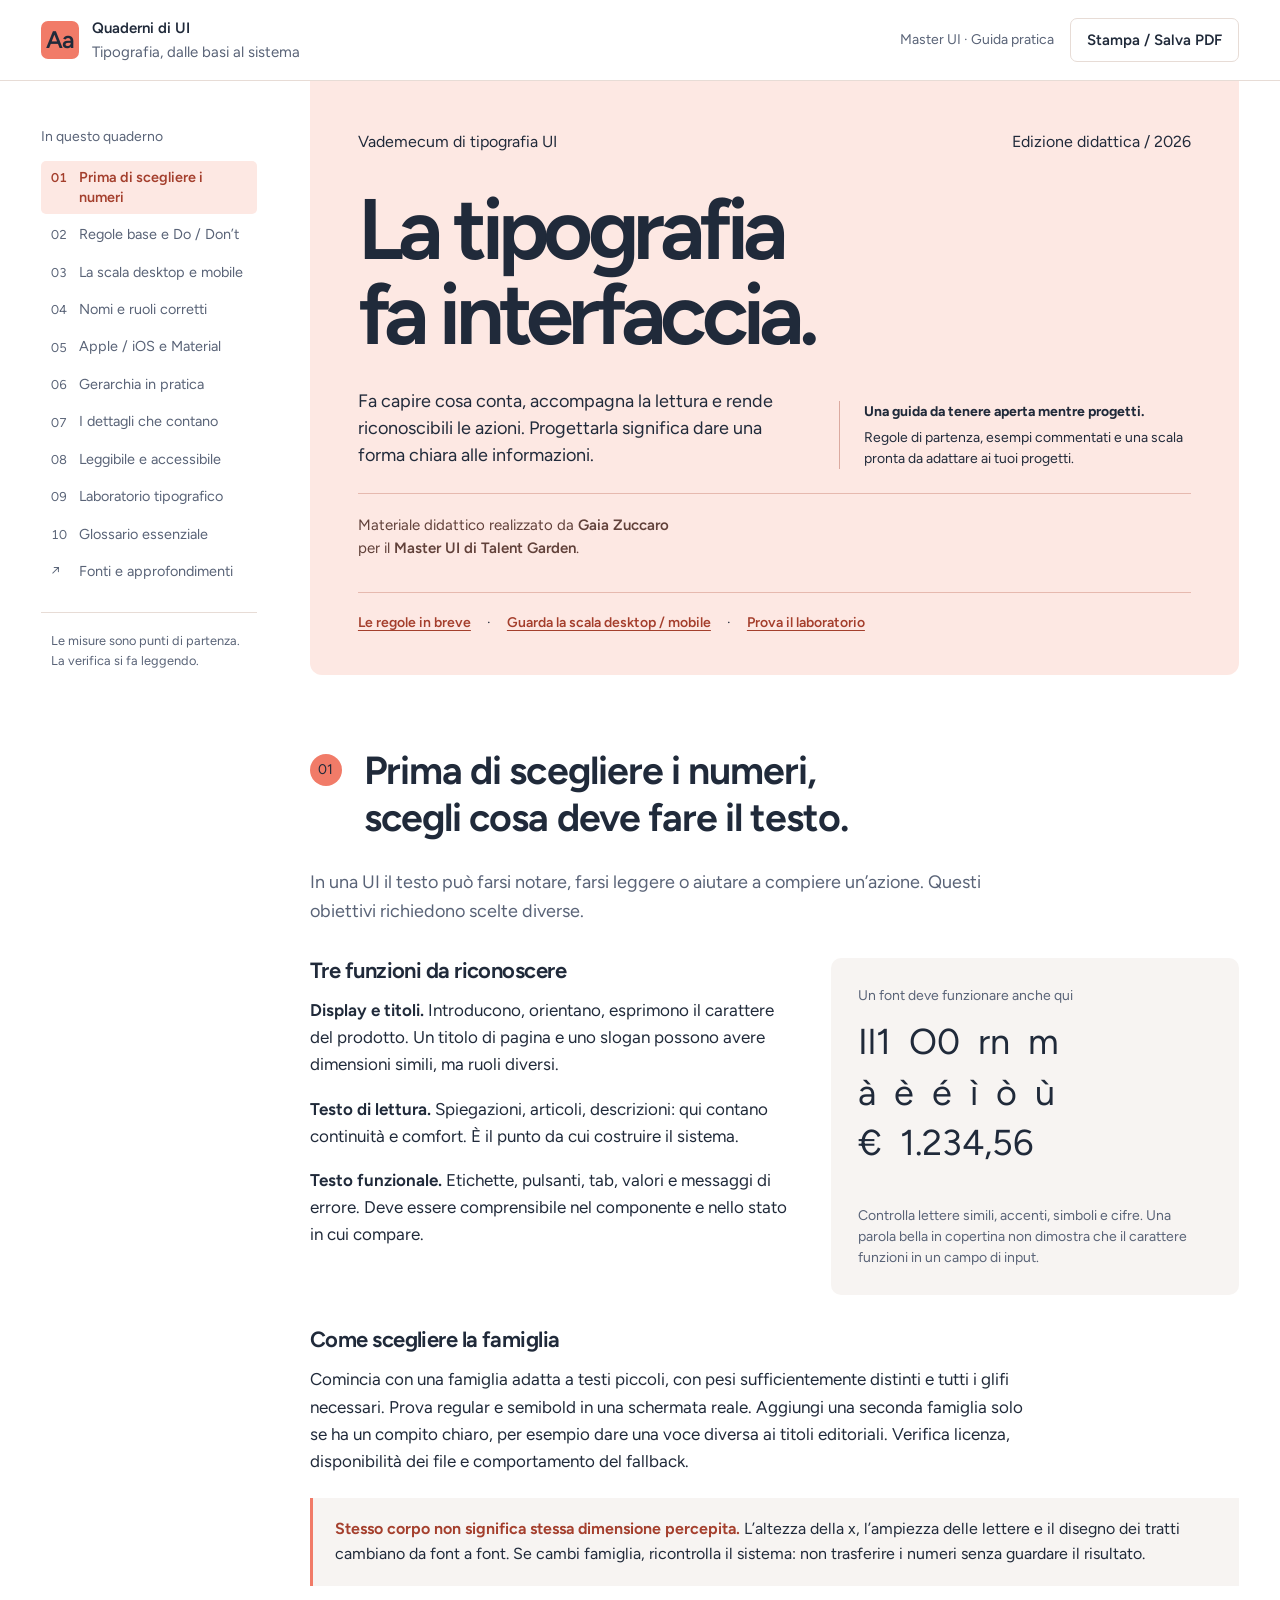
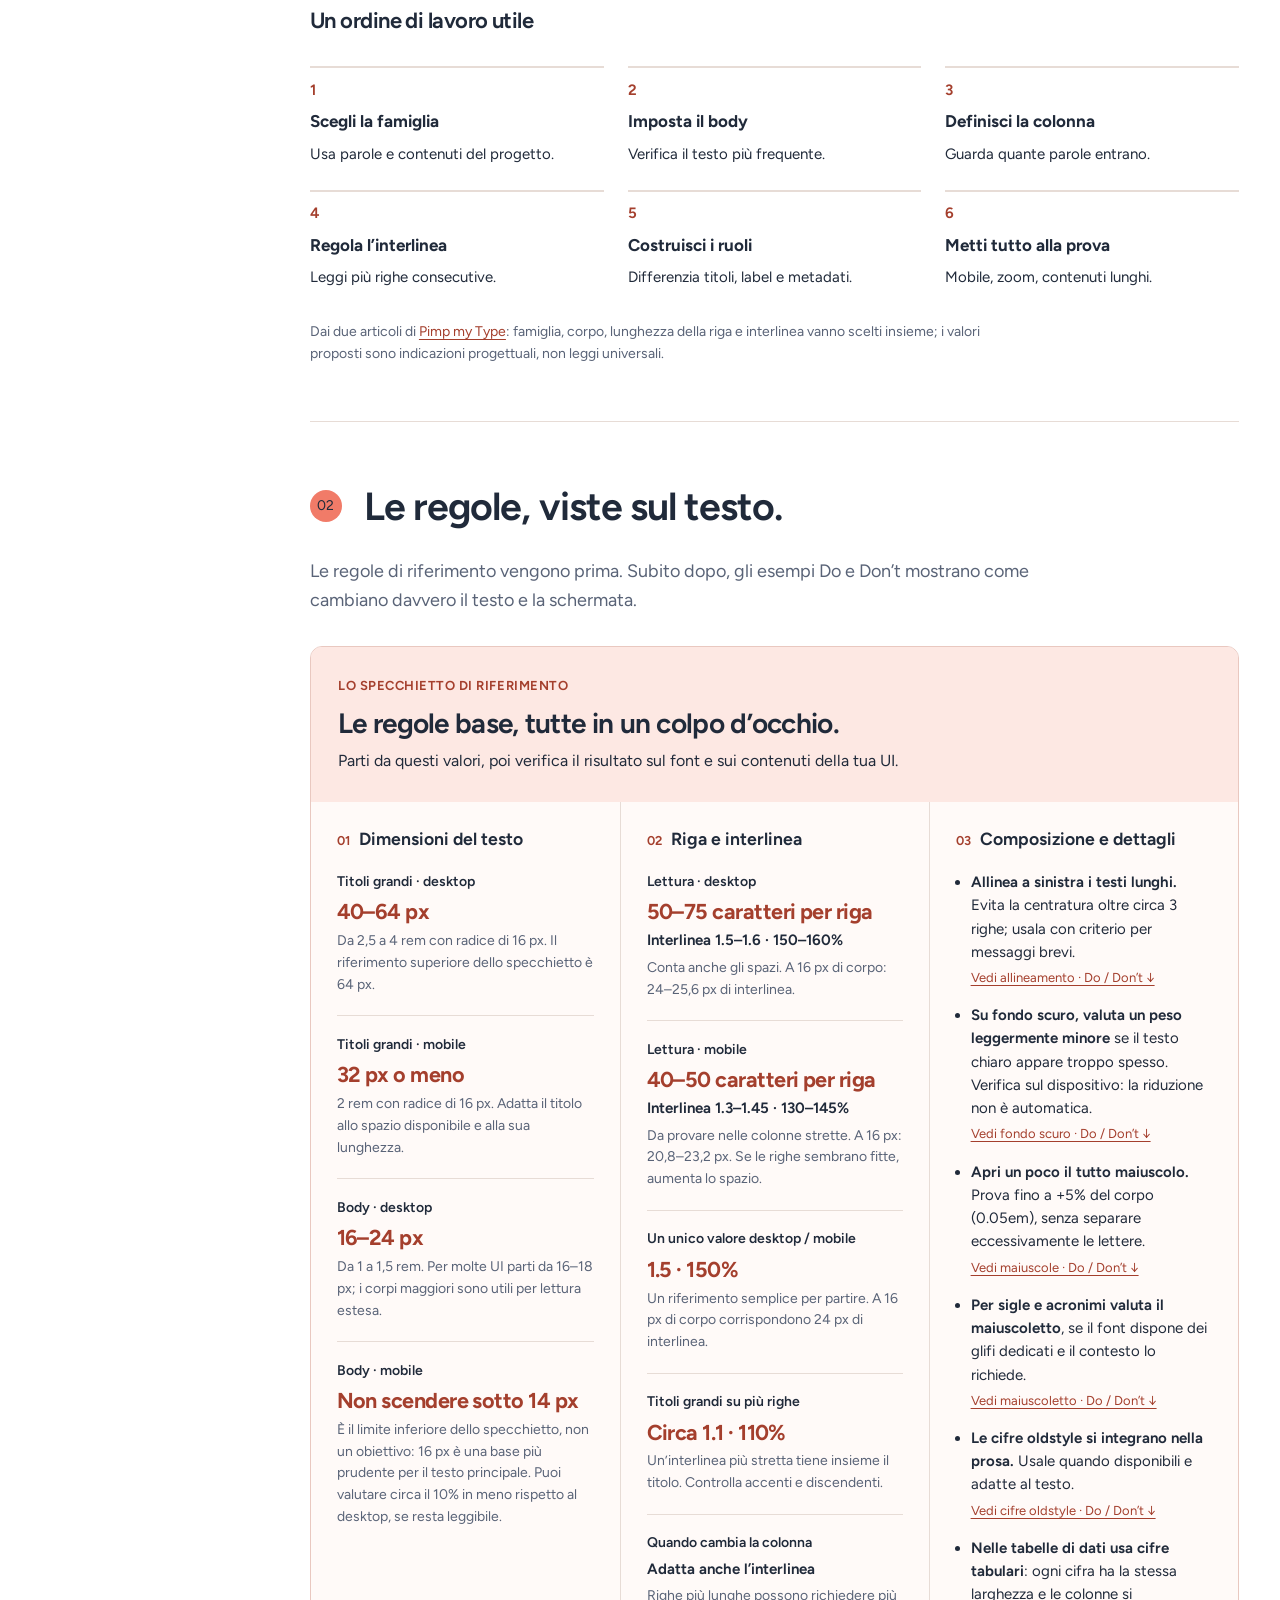
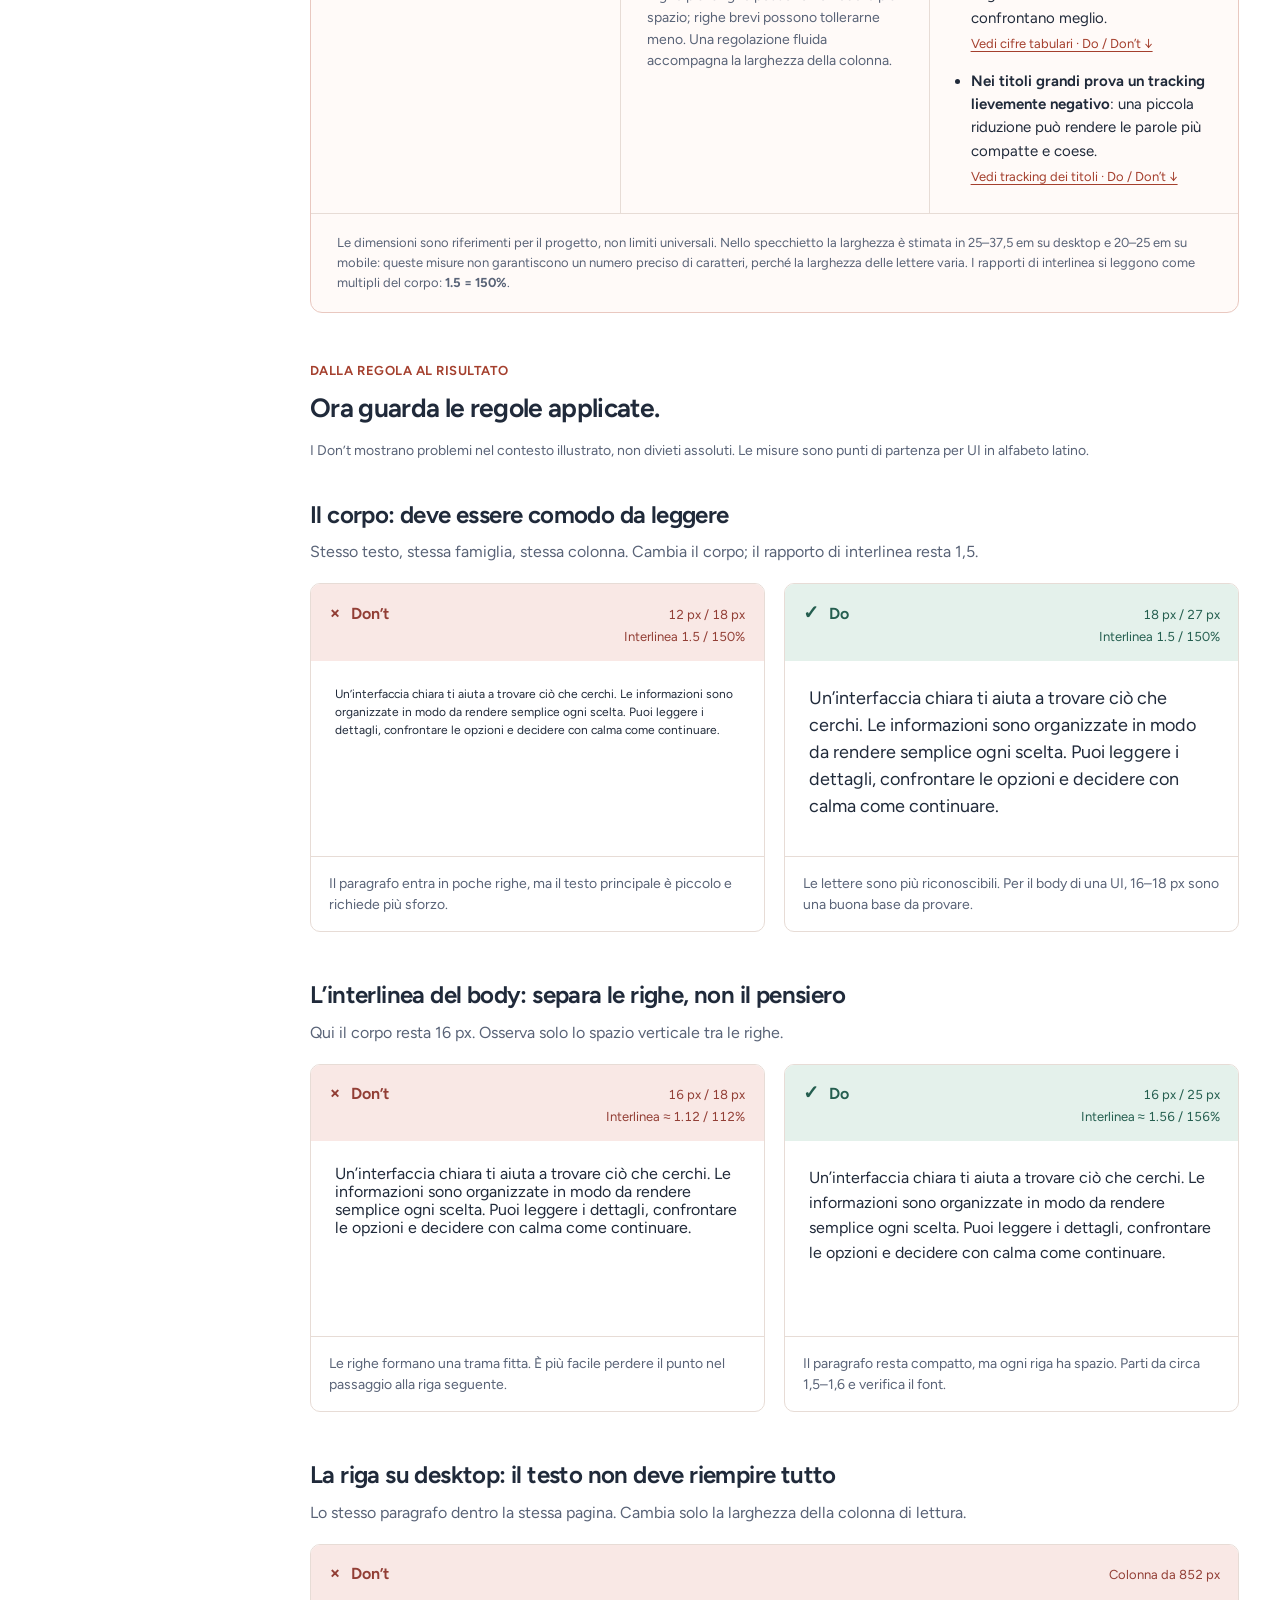
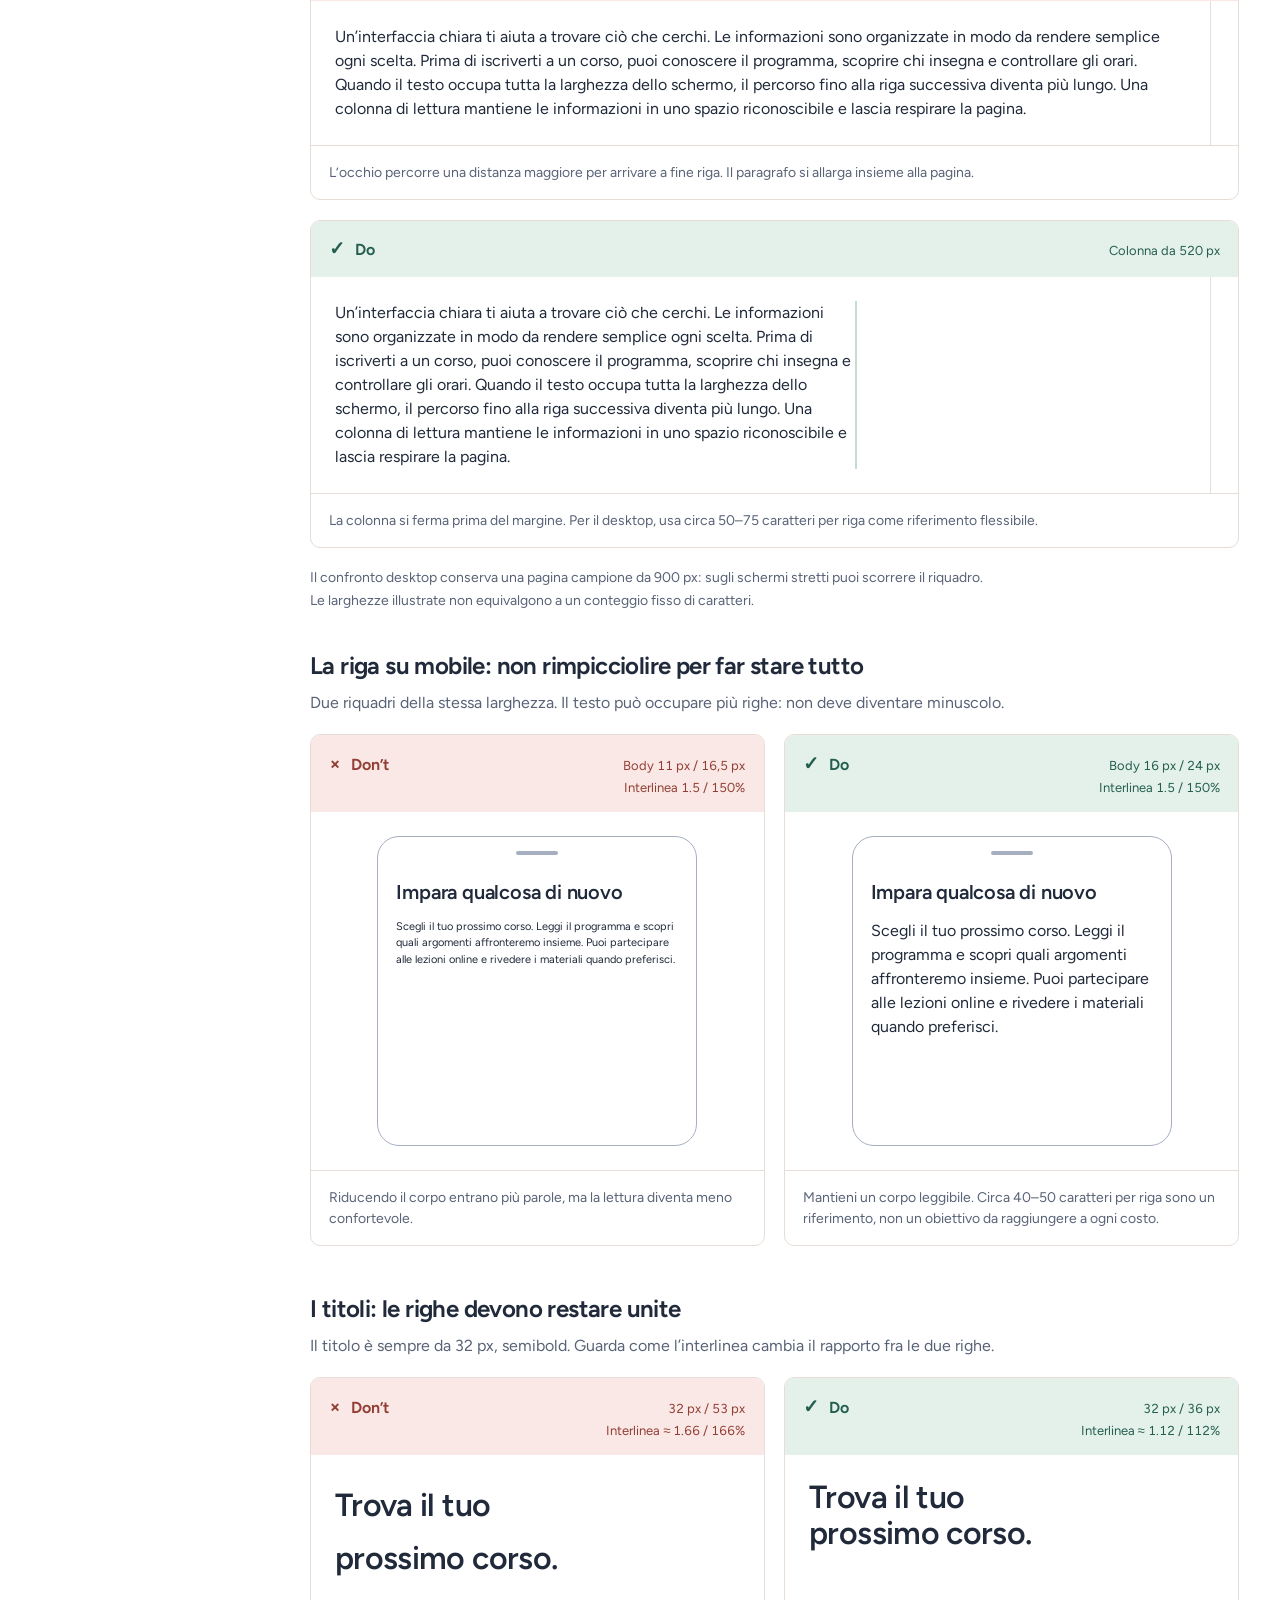
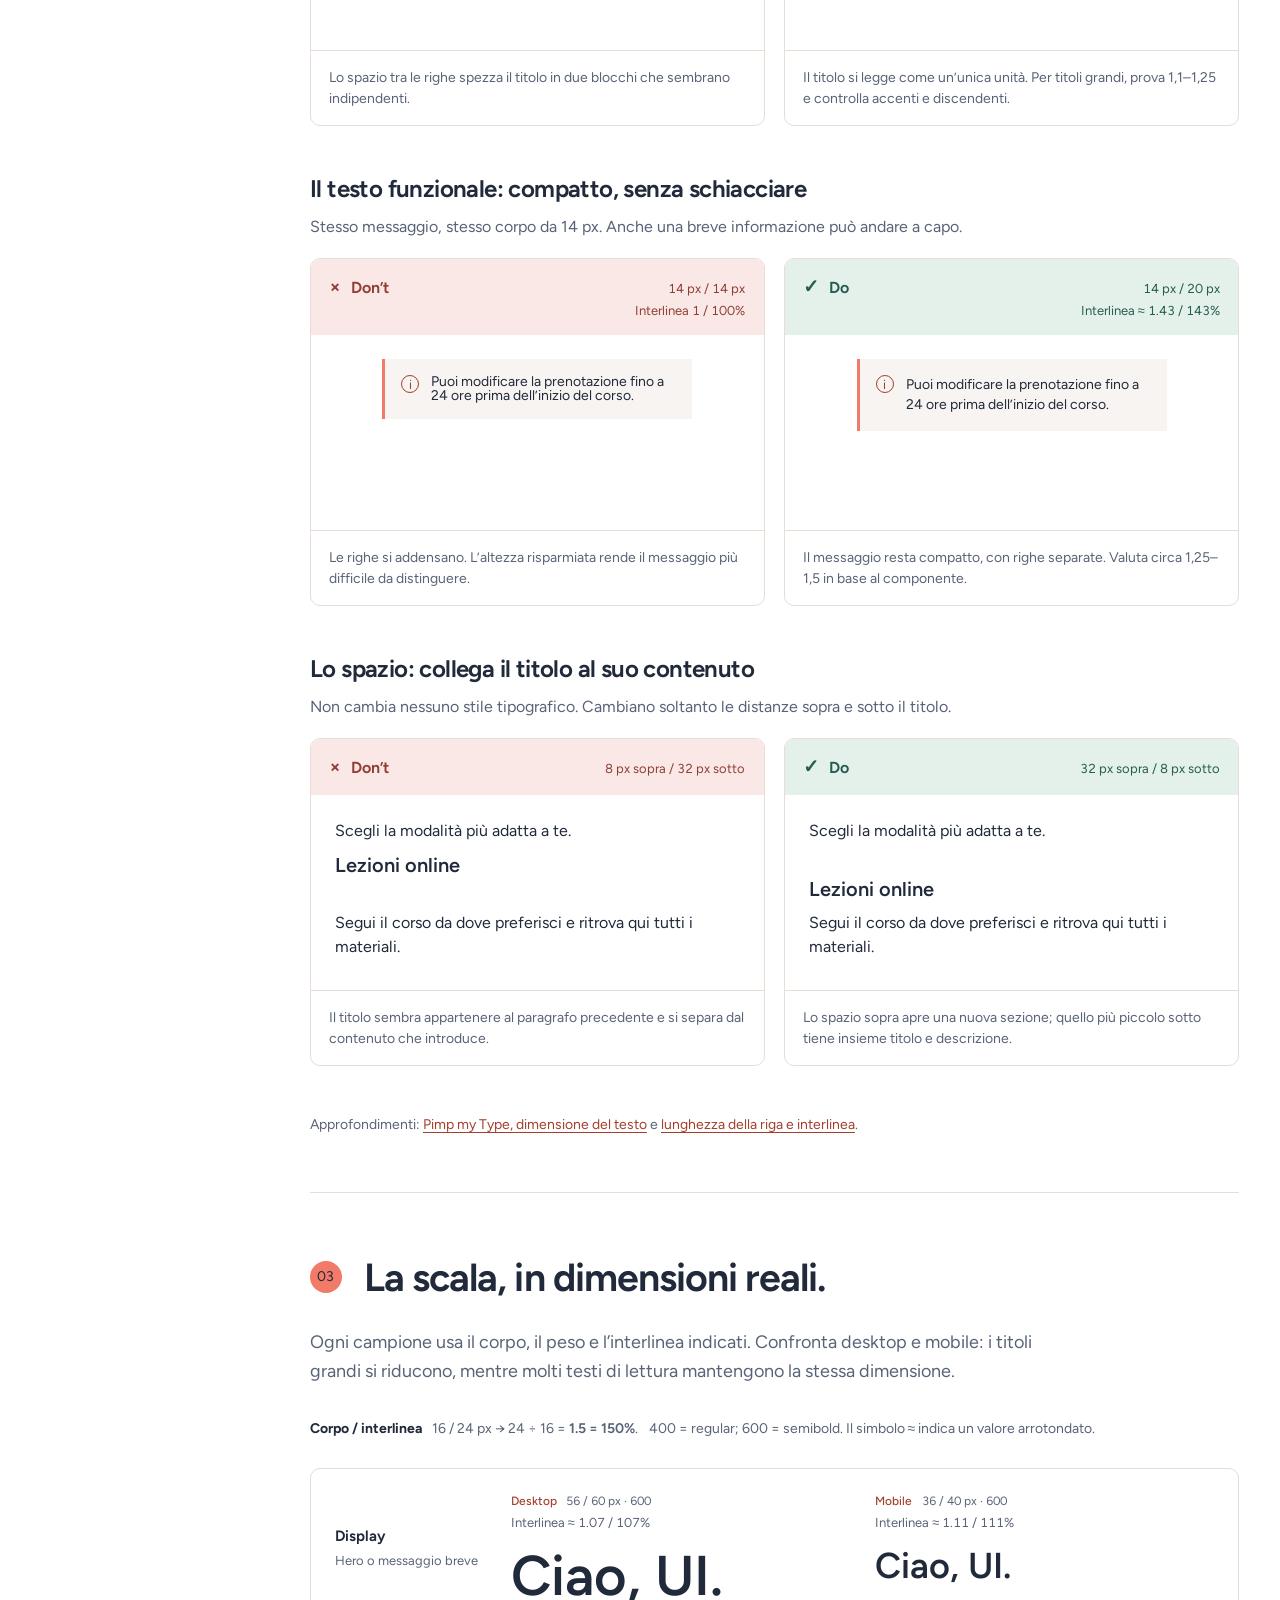
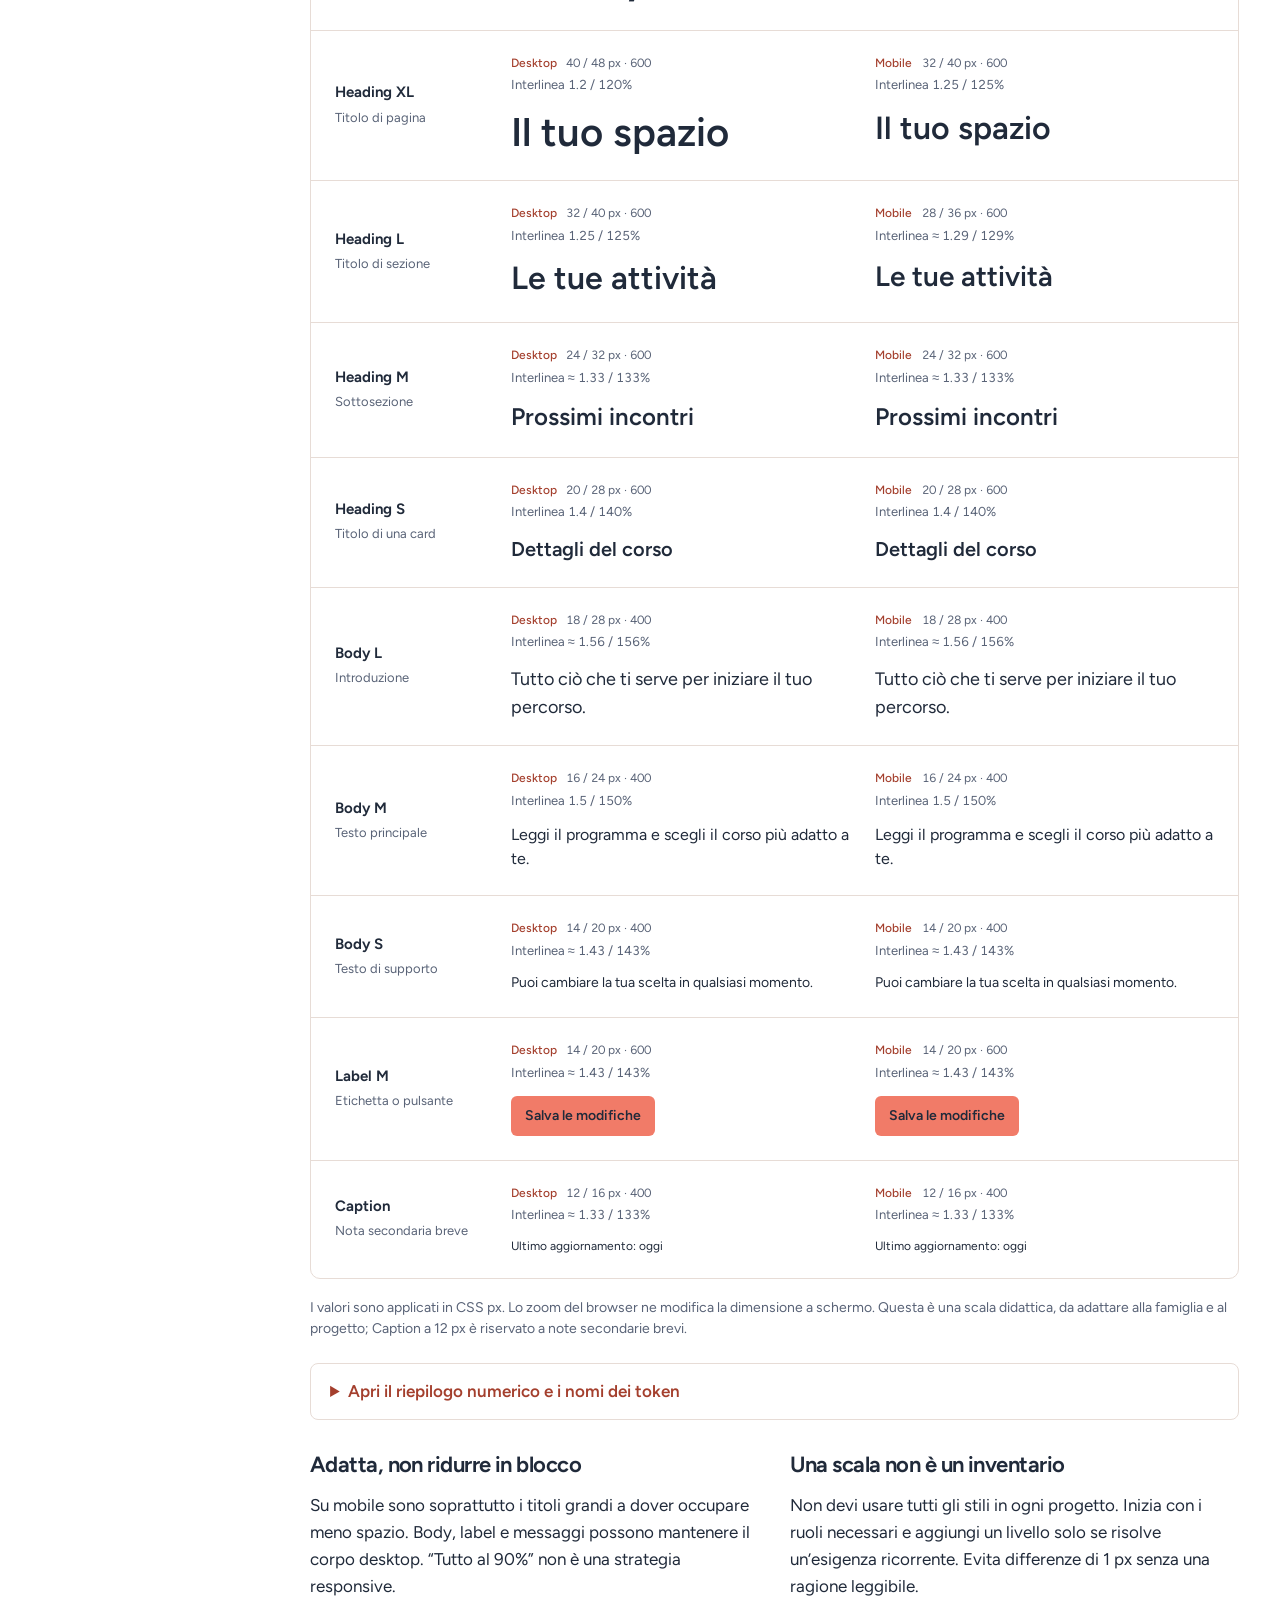
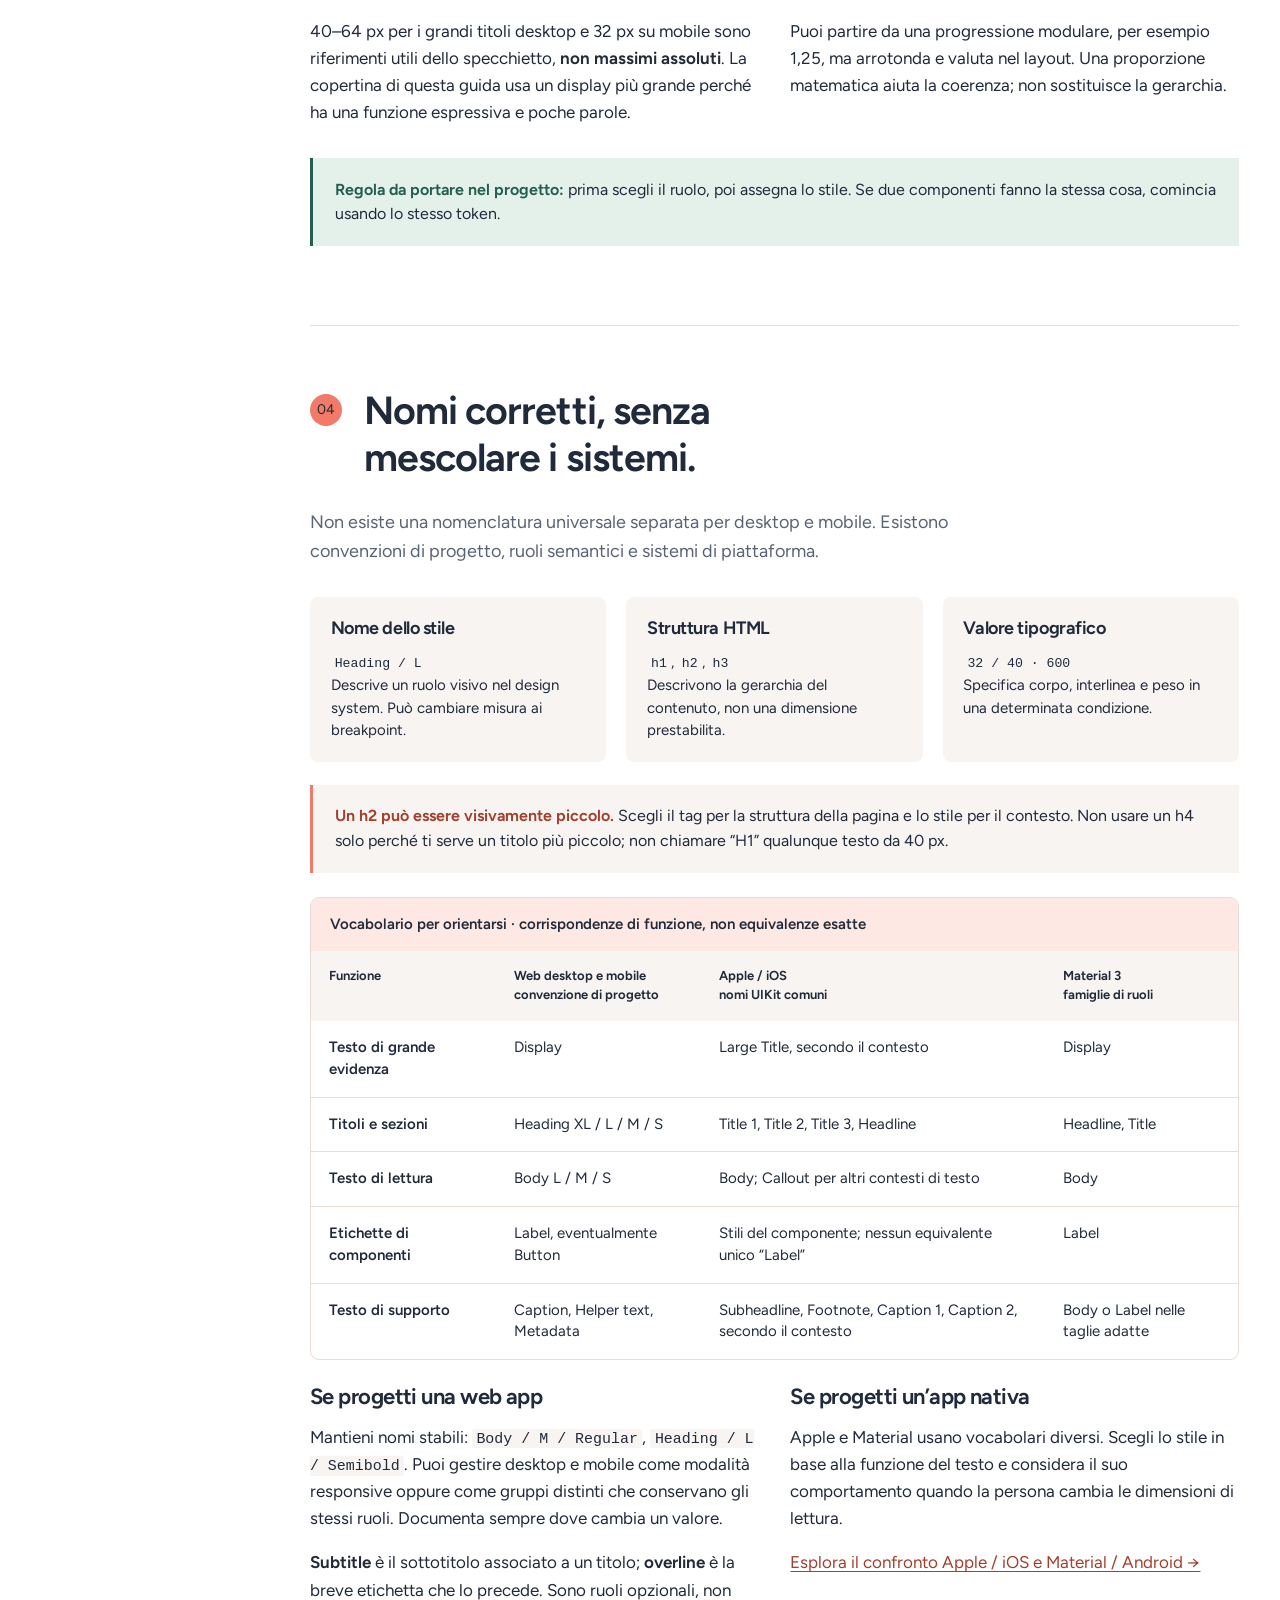
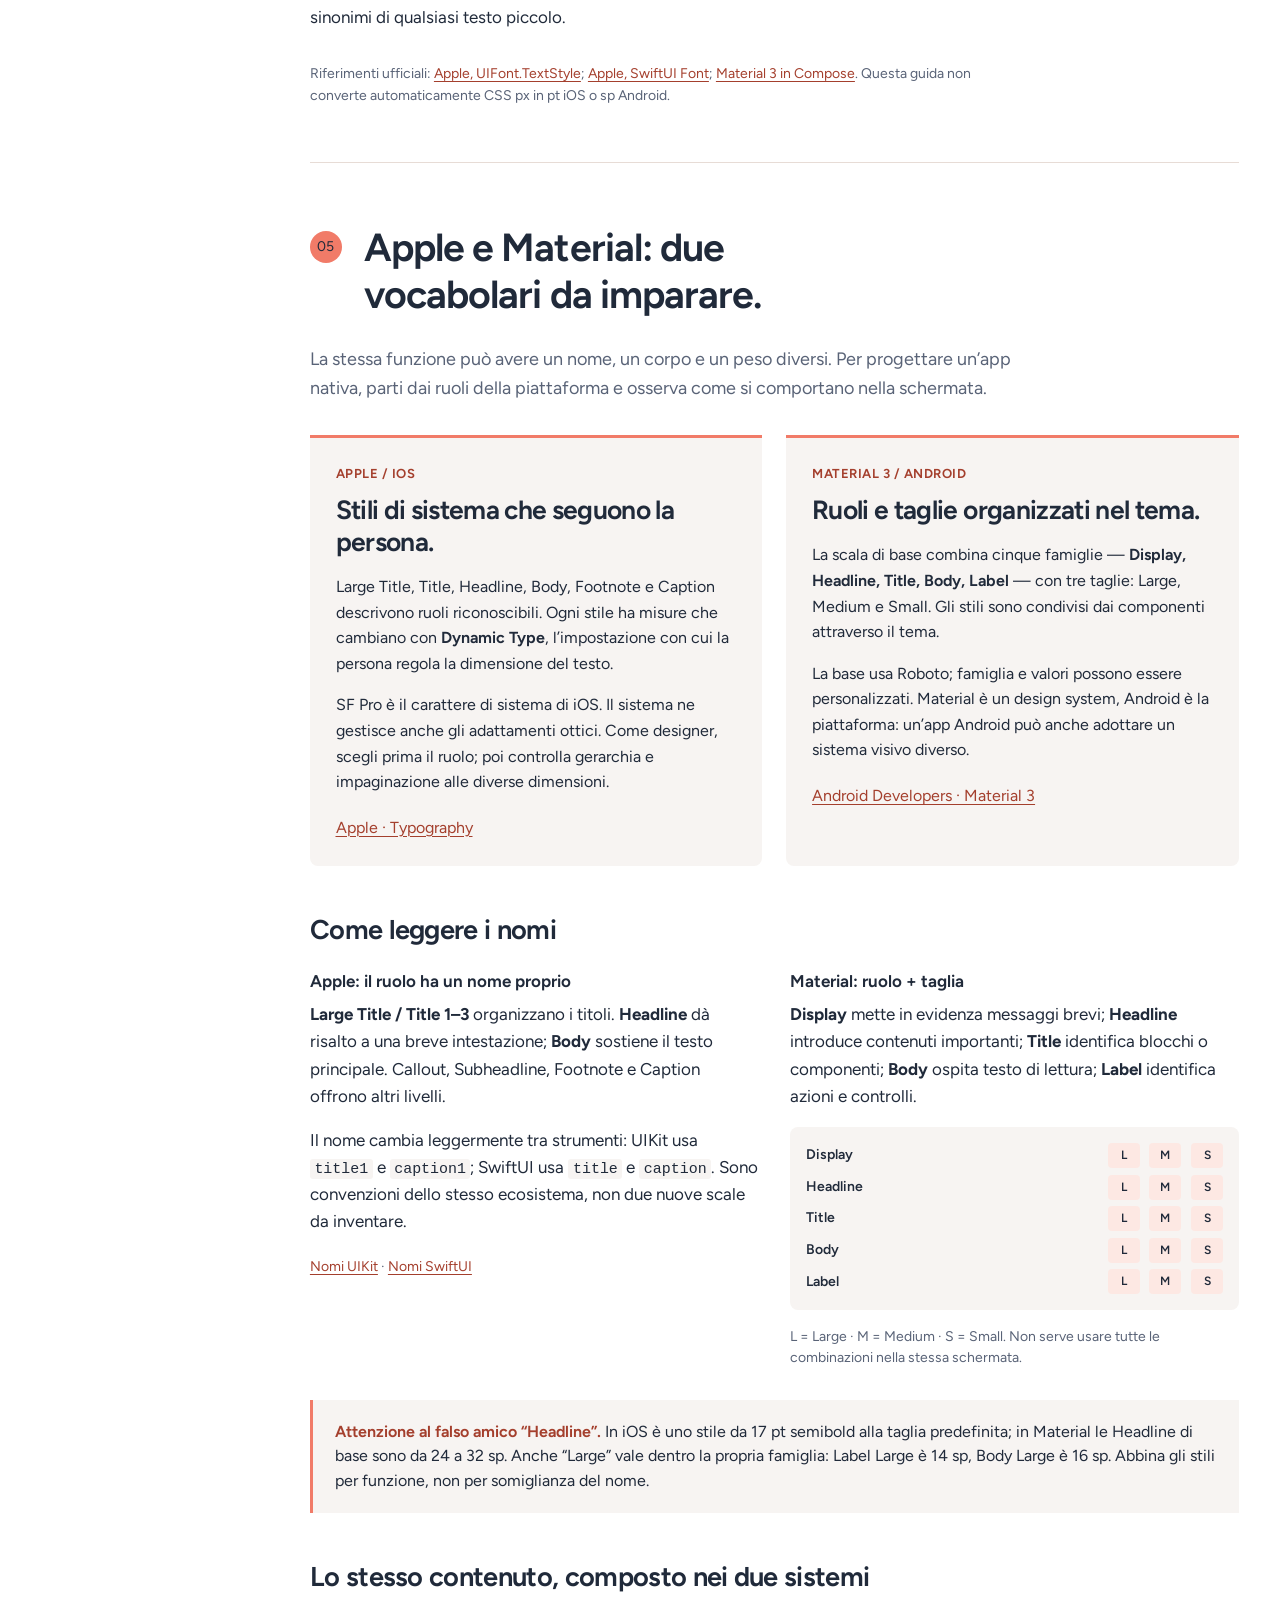
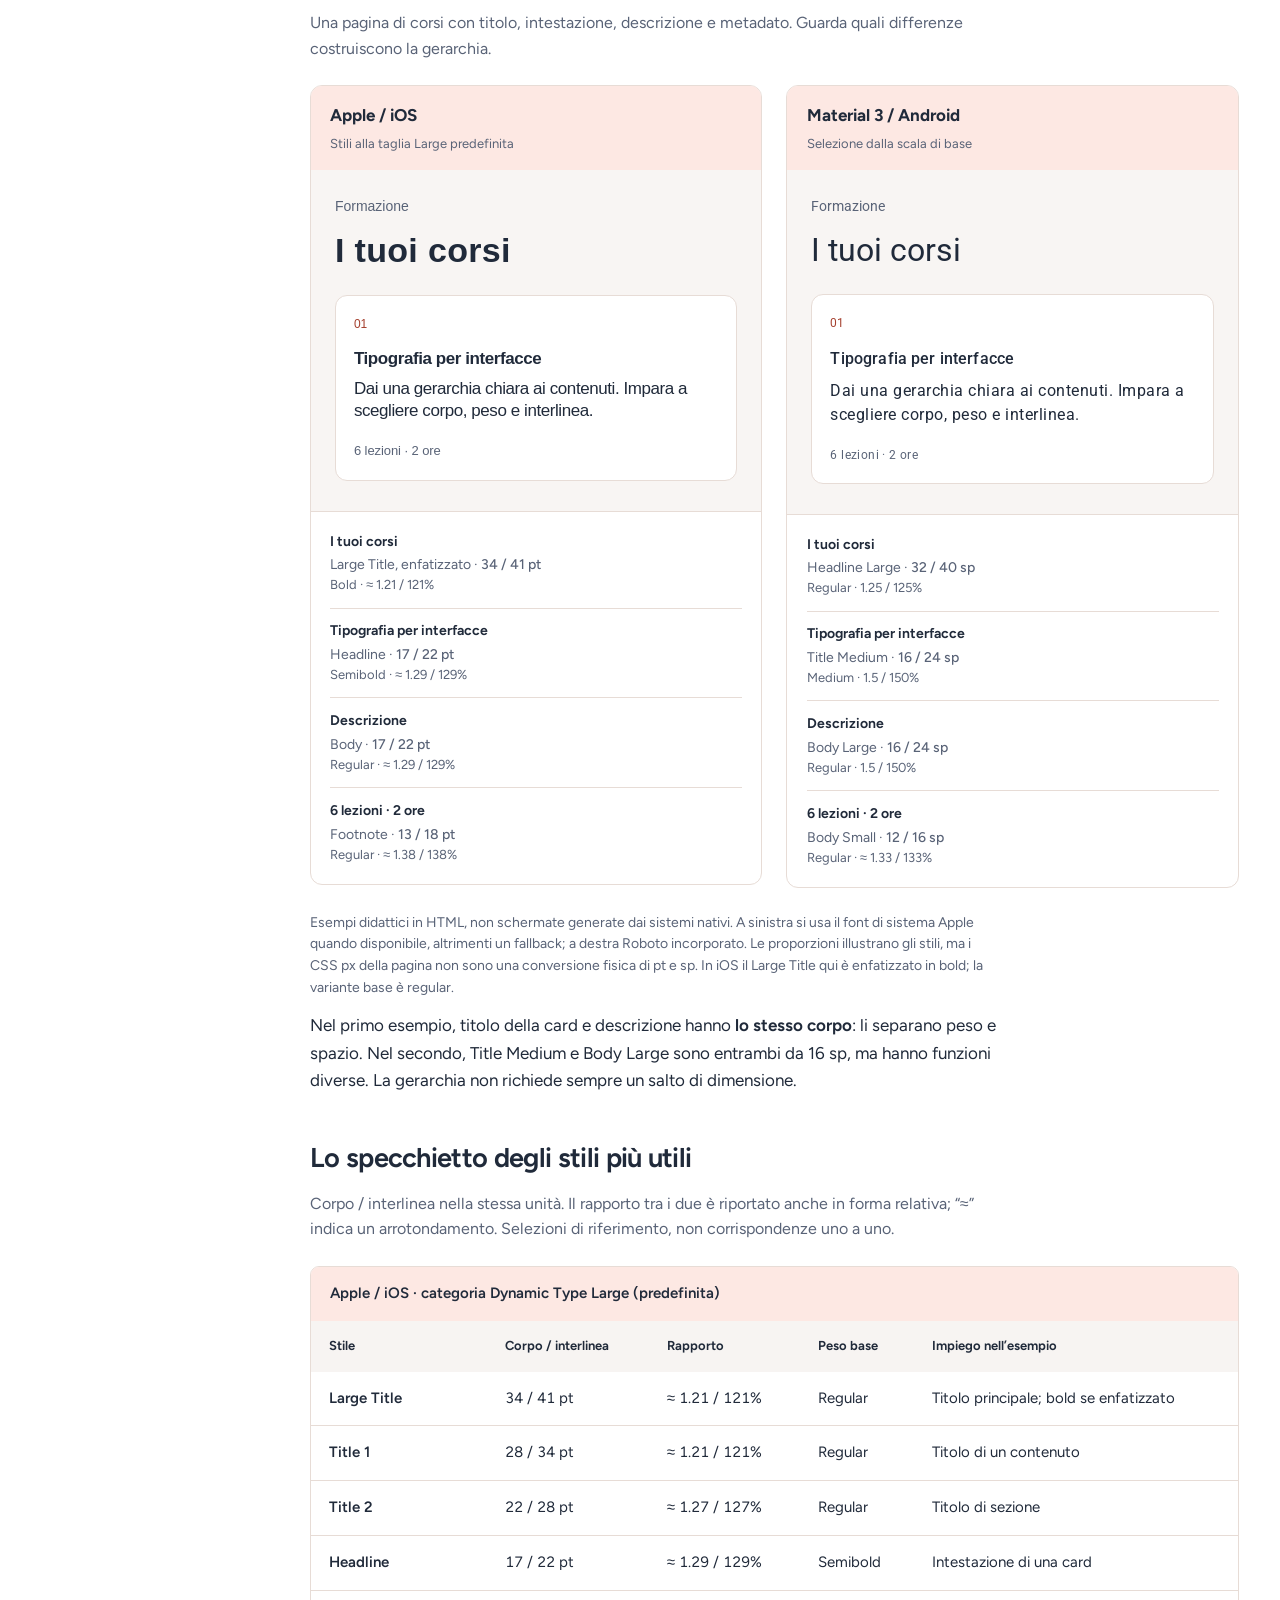
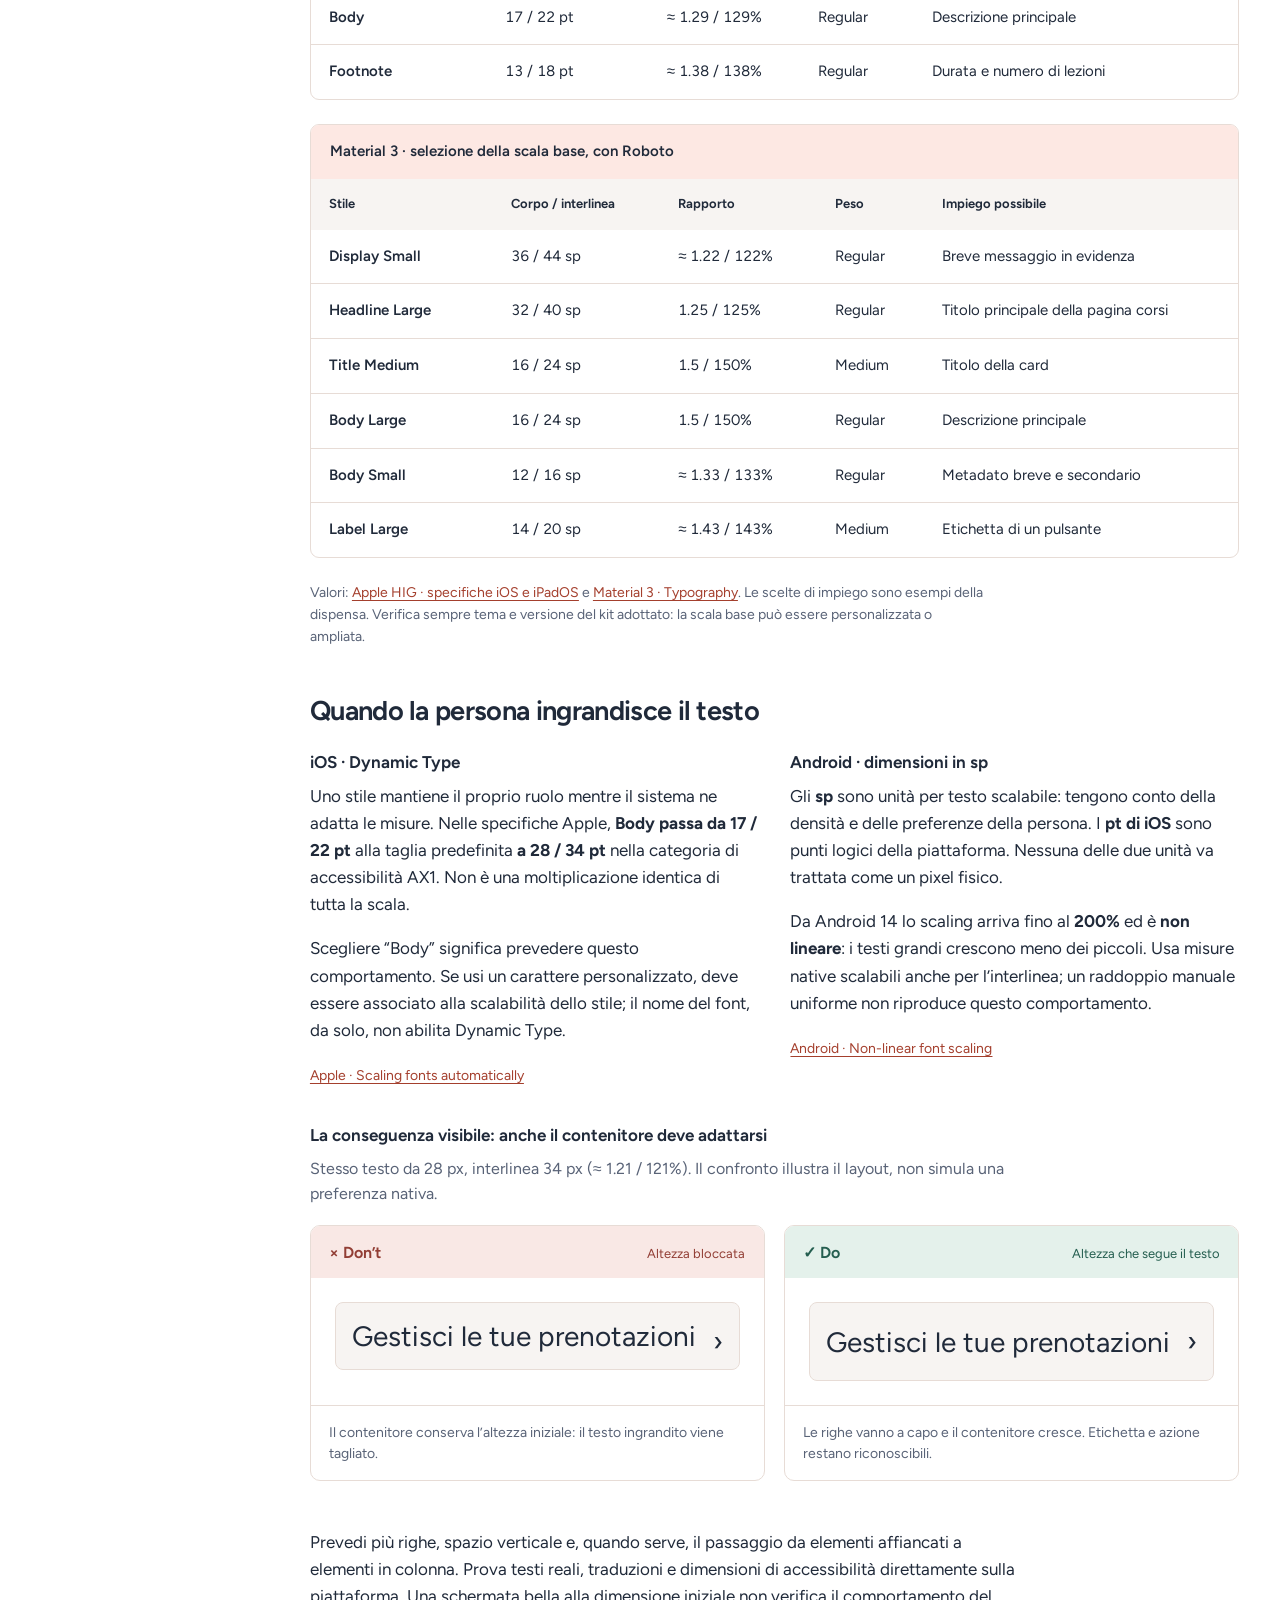
==== vademecum-tipografia-ui.html @ 77ad52da "Pubblica il vademecum di tipografia UI per Talent Garden" ====
<!DOCTYPE html>

<html lang="it">
<head>
<meta charset="utf-8"/>
<meta content="width=device-width, initial-scale=1" name="viewport"/>
<meta content="Un vademecum di tipografia UI per studenti di master: gerarchia, dimensioni, interlinea, nomenclature desktop e mobile, accessibilità ed esempi visivi." name="description"/>
<meta content="#f17b68" name="theme-color"/>
<title>La tipografia fa interfaccia — Vademecum UI</title>
<!-- Copyright 2022 The Figtree Project Authors (https://github.com/erikdkennedy/figtree)

This Font Software is licensed under the SIL Open Font License, Version 1.1.
This license is copied below, and is also available with a FAQ at:
http://scripts.sil.org/OFL


—————————————————————————————-
SIL OPEN FONT LICENSE Version 1.1 - 26 February 2007
—————————————————————————————-

PREAMBLE
The goals of the Open Font License (OFL) are to stimulate worldwide
development of collaborative font projects, to support the font creation
efforts of academic and linguistic communities, and to provide a free and
open framework in which fonts may be shared and improved in partnership
with others.

The OFL allows the licensed fonts to be used, studied, modified and
redistributed freely as long as they are not sold by themselves. The
fonts, including any derivative works, can be bundled, embedded, 
redistributed and/or sold with any software provided that any reserved
names are not used by derivative works. The fonts and derivatives,
however, cannot be released under any other type of license. The
requirement for fonts to remain under this license does not apply
to any document created using the fonts or their derivatives.

DEFINITIONS
"Font Software" refers to the set of files released by the Copyright
Holder(s) under this license and clearly marked as such. This may
include source files, build scripts and documentation.

"Reserved Font Name" refers to any names specified as such after the
copyright statement(s).

"Original Version" refers to the collection of Font Software components as
distributed by the Copyright Holder(s).

"Modified Version" refers to any derivative made by adding to, deleting,
or substituting — in part or in whole — any of the components of the
Original Version, by changing formats or by porting the Font Software to a
new environment.

"Author" refers to any designer, engineer, programmer, technical
writer or other person who contributed to the Font Software.

PERMISSION & CONDITIONS
Permission is hereby granted, free of charge, to any person obtaining
a copy of the Font Software, to use, study, copy, merge, embed, modify,
redistribute, and sell modified and unmodified copies of the Font
Software, subject to the following conditions:

1) Neither the Font Software nor any of its individual components,
in Original or Modified Versions, may be sold by itself.

2) Original or Modified Versions of the Font Software may be bundled,
redistributed and/or sold with any software, provided that each copy
contains the above copyright notice and this license. These can be
included either as stand-alone text files, human-readable headers or
in the appropriate machine-readable metadata fields within text or
binary files as long as those fields can be easily viewed by the user.

3) No Modified Version of the Font Software may use the Reserved Font
Name(s) unless explicit written permission is granted by the corresponding
Copyright Holder. This restriction only applies to the primary font name as
presented to the users.

4) The name(s) of the Copyright Holder(s) or the Author(s) of the Font
Software shall not be used to promote, endorse or advertise any
Modified Version, except to acknowledge the contribution(s) of the
Copyright Holder(s) and the Author(s) or with their explicit written
permission.

5) The Font Software, modified or unmodified, in part or in whole,
must be distributed entirely under this license, and must not be
distributed under any other license. The requirement for fonts to
remain under this license does not apply to any document created
using the Font Software.

TERMINATION
This license becomes null and void if any of the above conditions are
not met.

DISCLAIMER
THE FONT SOFTWARE IS PROVIDED "AS IS", WITHOUT WARRANTY OF ANY KIND,
EXPRESS OR IMPLIED, INCLUDING BUT NOT LIMITED TO ANY WARRANTIES OF
MERCHANTABILITY, FITNESS FOR A PARTICULAR PURPOSE AND NONINFRINGEMENT
OF COPYRIGHT, PATENT, TRADEMARK, OR OTHER RIGHT. IN NO EVENT SHALL THE
COPYRIGHT HOLDER BE LIABLE FOR ANY CLAIM, DAMAGES OR OTHER LIABILITY,
INCLUDING ANY GENERAL, SPECIAL, INDIRECT, INCIDENTAL, OR CONSEQUENTIAL
DAMAGES, WHETHER IN AN ACTION OF CONTRACT, TORT OR OTHERWISE, ARISING
FROM, OUT OF THE USE OR INABILITY TO USE THE FONT SOFTWARE OR FROM
OTHER DEALINGS IN THE FONT SOFTWARE.
 -->
<style>
@font-face{font-family:Figtree;src:url('[data-uri]') format('truetype');font-weight:300 900;font-style:normal;font-display:swap}
:root{--paper:#fff;--ink:#202a3a;--muted:#596377;--primary:#f17b68;--accent:#a43f2d;--accent-soft:#fde8e3;--tint:#f7f4f2;--line:#e7dcd6;--green:#245e4f;--mint:#e4f1eb;--rose:#f9e8e5;--red:#923e35;--font:Figtree,'Avenir Next','Segoe UI',sans-serif}
*{box-sizing:border-box}html{font-size:100%;scroll-behavior:smooth;scroll-padding-top:6rem}body{margin:0;color:var(--ink);background:var(--paper);font:400 1.0625rem/1.6 var(--font);text-rendering:optimizeLegibility}button,input,select{font:inherit}button,a,input,select{touch-action:manipulation}button{cursor:pointer}a{color:var(--accent);text-underline-offset:.2em;text-decoration-thickness:1px}a:hover{text-decoration-thickness:2px}a:focus-visible,button:focus-visible,input:focus-visible,select:focus-visible,summary:focus-visible,[tabindex]:focus-visible{outline:3px solid var(--accent);outline-offset:4px}p{margin:0 0 1em}p:last-child{margin-bottom:0}h1,h2,h3,h4{line-height:1.2;font-weight:650;margin:0 0 .6em;letter-spacing:-.025em}h2{font-size:clamp(1.875rem,1.45rem + 1.25vw,2.6rem);max-width:24ch;text-wrap:balance}h3{font-size:1.375rem}h4{font-size:1.0625rem;letter-spacing:0}ul,ol{padding-left:1.2em;margin:.7em 0 1.3em}li+li{margin-top:.45em}strong{font-weight:650}small,.small{font-size:.875rem;line-height:1.5}code{font:.88em/1.55 ui-monospace,SFMono-Regular,Consolas,monospace;overflow-wrap:anywhere;background:var(--tint);padding:.12em .3em;border-radius:3px}pre{max-width:100%;overflow:auto;white-space:pre-wrap;word-break:break-word;padding:1.4rem;background:var(--tint);border-radius:8px;font-size:.875rem}pre code{padding:0;background:none}figure{margin:0}button,.button{display:inline-flex;align-items:center;justify-content:center;gap:.5rem;border:1px solid var(--line);border-radius:7px;background:white;color:var(--ink);padding:.6rem 1rem;font-weight:600;font-size:.9375rem;line-height:1.4;text-decoration:none;min-height:44px}button:hover,.button:hover{background:var(--tint)}.primary{background:var(--primary);color:#fff;border-color:var(--primary)}.primary:hover{background:#e86f5c}.muted{color:var(--muted)}.measure{max-width:65ch}.skip{position:fixed;left:1rem;top:-5rem;z-index:100;background:#fff;padding:.6rem 1rem}.skip:focus{top:1rem}.topbar{height:auto;min-height:76px;display:flex;align-items:center;justify-content:space-between;gap:1rem;padding:1rem 3.2vw;border-bottom:1px solid var(--line);background:#fff;position:sticky;top:0;z-index:10}.brand{display:flex;align-items:center;gap:.8rem;color:var(--ink);text-decoration:none;font-size:.9375rem;font-weight:600}.brand-mark{display:grid;place-items:center;background:var(--primary);color:white;width:38px;height:38px;border-radius:7px;font-size:1.5rem;letter-spacing:-.06em;flex-shrink:0}.top-actions{display:flex;gap:1rem;align-items:center}.edition{font-size:.875rem;color:var(--muted)}.layout{max-width:1510px;margin:auto;display:grid;grid-template-columns:228px minmax(0,1fr);gap:3.2vw;padding:0 3.2vw}.sidebar{position:sticky;top:102px;align-self:start;max-height:calc(100vh - 122px);overflow:auto;padding:24px 12px 30px 0}.sidebar-label{font-size:.875rem;color:var(--muted);margin:0 0 .8rem}.sidebar nav{display:grid;gap:4px}.sidebar a{color:var(--muted);font-size:.9rem;padding:7px 10px;line-height:1.35;display:flex;gap:10px;border-radius:5px;text-decoration:none}.sidebar a span{font-variant-numeric:tabular-nums;font-size:.8rem;min-width:18px;padding-top:.08rem}.sidebar a:hover{background:var(--tint);color:var(--accent)}.sidebar a[aria-current="location"]{background:var(--accent-soft);color:#a43f2d;font-weight:600}.sidebar-foot{border-top:1px solid var(--line);margin-top:24px;padding:18px 10px 0;font-size:.8rem;color:var(--muted);line-height:1.5}.mobile-index{display:none}main{min-width:0;padding-bottom:2rem}.hero{background:var(--accent-soft);border-radius:0 0 12px 12px;padding:3rem 3rem 2.5rem;margin-bottom:3.5rem;position:relative}.hero-kicker{font-size:1rem;margin-bottom:2rem;display:flex;justify-content:space-between;gap:1rem}.hero h1{font-size:clamp(3.5rem,2rem + 4.2vw,6.6rem);line-height:.99;letter-spacing:-.065em;font-weight:650;max-width:12ch;margin-bottom:2rem;overflow-wrap:normal}.hero-intro{display:grid;grid-template-columns:1.25fr 1fr;gap:2.5rem;align-items:end}.hero-intro p{max-width:39ch;font-size:1.125rem;line-height:1.5;margin:0}.hero-meta{border-left:1px solid #dbaaa0;padding-left:1.5rem;font-size:.875rem;line-height:1.5}.hero-meta b{display:block;margin-bottom:.35rem}.hero-foot{border-top:1px solid #e6b9af;margin-top:2rem;padding-top:1.2rem;display:flex;gap:1rem;flex-wrap:wrap;font-size:.875rem}.hero-foot a{font-weight:600;color:#a43f2d}.chapter{padding:1rem 0 3.5rem;margin-bottom:2.8rem;border-bottom:1px solid var(--line);scroll-margin-top:6rem}.chapter-title{display:flex;align-items:flex-start;gap:1.4rem;margin-bottom:1.4rem}.chapter-num{font-size:.875rem;line-height:1;display:grid;place-items:center;background:var(--primary);color:#fff;min-width:32px;height:32px;border-radius:50%;margin-top:.45rem}.chapter-title h2{margin-bottom:.3rem}.intro{color:var(--muted);font-size:1.125rem;max-width:61ch;line-height:1.6;margin-bottom:2rem}.split{display:grid;grid-template-columns:minmax(0,1.2fr) minmax(0,1fr);gap:2rem;align-items:start;margin:1.5rem 0 2rem}.split.equal{grid-template-columns:1fr 1fr}.note{border-left:3px solid var(--primary);background:var(--tint);padding:1.2rem 1.4rem;margin:1.4rem 0}.note p{font-size:1rem;line-height:1.55}.note strong{color:#a43f2d}.note.mint{background:var(--mint);border-color:var(--green)}.note.mint strong{color:var(--green)}.specimen{border-radius:10px;background:var(--tint);padding:1.7rem;min-width:0}.specimen figcaption{font-size:.875rem;color:var(--muted);line-height:1.5;margin-top:1.2rem}.sample-word{font-size:4.5rem;line-height:1.25;letter-spacing:-.045em;margin:.2rem 0}.specimen-label{font-size:.875rem;display:block;color:var(--muted);margin-bottom:.65rem}.comparison{display:grid;grid-template-columns:1fr 1fr;gap:1.2rem;margin:1.5rem 0}.example{padding:1.5rem;background:var(--tint);border-radius:9px;min-width:0}.example.good{background:var(--mint)}.example.bad{background:var(--rose)}.example-title{font-size:.875rem;display:block;font-weight:600;color:var(--green);margin-bottom:1rem}.bad .example-title{color:var(--red)}.example p{font-size:1rem}.font-test{font-size:2.25rem;line-height:1.4;word-spacing:.25em;overflow-wrap:anywhere}.quick-grid{display:grid;grid-template-columns:1fr 1fr;gap:0 2.5rem;margin:1.5rem 0}.quick-item{border-top:1px solid var(--line);padding:1.2rem 0;display:grid;grid-template-columns:88px 1fr;gap:1rem}.quick-item b{font-size:1.375rem;line-height:1.3;letter-spacing:-.025em;color:var(--accent)}.quick-item p{font-size:.9375rem;line-height:1.5}.quick-item p strong{display:block;color:var(--ink)}.source-note{font-size:.875rem;line-height:1.55;color:var(--muted);margin-top:1.3rem;max-width:75ch}.steps{counter-reset:step;list-style:none;padding:0;display:grid;grid-template-columns:repeat(3,1fr);gap:1.5rem;margin:2rem 0}.steps li{margin:0;counter-increment:step;padding-top:.6rem;border-top:2px solid var(--line);font-size:.9375rem}.steps li::before{content:counter(step);display:block;color:var(--accent);font-weight:650;margin-bottom:.4rem}.steps b{display:block;font-size:1.0625rem;margin-bottom:.4rem}.table-wrap{width:100%;overflow-x:auto;overscroll-behavior-x:contain;margin:1.5rem 0;border:1px solid var(--line);border-radius:9px}.data-table{border-collapse:collapse;width:100%;font-size:.9375rem;line-height:1.45;min-width:675px}.data-table caption{text-align:left;padding:1rem 1.2rem;font-weight:600;background:var(--accent-soft)}.data-table th,.data-table td{padding:1rem 1.1rem;vertical-align:top;text-align:left;border-bottom:1px solid var(--line)}.data-table thead{background:var(--tint)}.data-table thead th{font-size:.8125rem;font-weight:650}.data-table tbody th{font-weight:600;min-width:152px}.data-table tbody th small{display:block;color:var(--muted);font-weight:400;margin-top:.2rem}.data-table tr:last-child>*{border-bottom:0}.data-table .numeric{white-space:nowrap;font-variant-numeric:tabular-nums}.data-table tbody tr:hover{background:#fff8f5}.data-table code{font-size:.8rem}.legend{display:flex;gap:.65rem;align-items:baseline;flex-wrap:wrap;font-size:.875rem;line-height:1.5;color:var(--muted)}.legend b{color:var(--ink)}.role-map{display:grid;grid-template-columns:repeat(3,minmax(0,1fr));gap:1.25rem;margin-top:1.5rem}.role-map>div{padding:1.3rem;background:var(--tint);border-radius:8px}.role-map h3{font-size:1.125rem}.role-map p{font-size:.9375rem;line-height:1.5}.demo-toolbar{display:flex;align-items:center;justify-content:space-between;gap:1rem;flex-wrap:wrap;margin-bottom:1.5rem}.segmented{display:flex;gap:3px;background:var(--tint);padding:4px;border-radius:9px}.segmented button{border:0;background:transparent;min-height:40px;padding:.45rem .85rem}.segmented button[aria-pressed="true"]{background:var(--primary);color:#fff}.ui-demo{padding:2rem;background:var(--tint);border-radius:10px}.ui-surface{width:100%;max-width:680px;margin:0 auto;background:white;padding:2rem;border:1px solid var(--line);border-radius:10px;transition:max-width .2s}.ui-surface.mobile{max-width:360px}.ui-heading{font-size:2.5rem;line-height:1.2;font-weight:650;letter-spacing:-.03em;margin:.25rem 0 1rem}.ui-surface.mobile .ui-heading{font-size:2rem;line-height:1.25}.ui-body{font-size:1rem;line-height:1.5;max-width:52ch}.ui-label{font-size:.875rem;line-height:1.43;font-weight:600}.ui-meta{font-size:.875rem;line-height:1.43;color:var(--muted)}.ui-demo-caption{font-size:.875rem;color:var(--muted);margin:1rem 0 0}.ui-field{border:1px solid #8994aa;border-radius:6px;padding:.7rem .8rem;font-size:1rem;line-height:1.5;margin:.4rem 0 1.25rem}.mock-button{display:inline-block;background:var(--primary);color:#fff;padding:.7rem 1.15rem;border-radius:7px;font-size:.875rem;font-weight:600}.rules{display:grid;grid-template-columns:1fr 1fr;gap:1.6rem 2rem}.rule{border-top:1px solid var(--line);padding-top:1.2rem}.rule h3{font-size:1.2rem}.rule p{font-size:1rem;line-height:1.6}.lab{border:1px solid var(--line);border-radius:12px;overflow:hidden;margin:1.5rem 0}.lab-controls{background:var(--accent-soft);padding:1.5rem;display:grid;grid-template-columns:repeat(3,minmax(0,1fr));gap:1.5rem}.control label{display:flex;justify-content:space-between;gap:1rem;font-size:.9375rem;font-weight:600}.control input{width:100%;accent-color:var(--accent);height:32px;margin:.5rem 0 0}.control output{font-variant-numeric:tabular-nums;font-weight:400}.lab-stage{padding:2rem;background:#fff}.lab-sample{font-size:18px;line-height:1.55;max-width:60ch;margin:0 auto;overflow-wrap:anywhere}.lab-readout{background:var(--tint);padding:1rem 1.5rem;display:flex;justify-content:space-between;gap:1rem;align-items:center;font-size:.875rem}.lab-readout p{margin:0;max-width:65ch}.lab-presets{display:flex;gap:.5rem;flex-wrap:wrap;margin:1rem 0}.lab-note{font-size:.875rem;color:var(--muted);margin:1rem 0}.glossary{display:grid;grid-template-columns:1fr 1fr;gap:0 2rem;margin:1.5rem 0}.glossary>div{padding:1rem 0;border-top:1px solid var(--line)}.glossary dt{font-weight:650;font-size:1rem;margin-bottom:.35rem}.glossary dd{margin:0;font-size:.9375rem;line-height:1.55}.checklist{padding:0;list-style:none;margin:1.5rem 0}.checklist li{margin:0;border-bottom:1px solid var(--line)}.checklist label{display:flex;align-items:flex-start;gap:.85rem;padding:1rem .2rem;cursor:pointer}.checklist input{accent-color:var(--accent);width:20px;height:20px;flex-shrink:0;margin:3px 0 0}.checklist span{font-size:1rem;line-height:1.5}.checklist input:checked+span{color:var(--muted)}.check-progress{color:var(--accent);font-weight:600}.exercise{background:var(--accent-soft);padding:2rem;border-radius:10px;margin:2rem 0}.exercise h3{font-size:1.5rem}.exercise p,.exercise li{font-size:1rem}.sources{padding:0;list-style:none;display:grid;grid-template-columns:1fr 1fr;gap:1.3rem 2rem}.sources li{margin:0;font-size:.9375rem;line-height:1.5}.sources a{font-weight:600}.sources small{display:block;margin-top:.2rem;color:var(--muted)}.back-top{font-size:.9375rem}.footer{font-size:.875rem;color:var(--muted);padding:1rem 0 2rem;display:flex;justify-content:space-between;gap:1.5rem}.license{font-size:.8125rem;margin-top:1.5rem;color:var(--muted)}.license pre{font-size:.75rem}.sr-only{position:absolute;width:1px;height:1px;padding:0;margin:-1px;overflow:hidden;clip:rect(0,0,0,0);white-space:nowrap;border:0}
@media(min-width:1500px){.layout{gap:50px}}
@media(max-width:1120px){.layout{grid-template-columns:185px minmax(0,1fr);gap:28px;padding:0 24px}.sidebar a{font-size:.84375rem}.hero{padding:2.5rem 2rem}.hero h1{font-size:4.8rem}.hero-intro{grid-template-columns:1fr}.hero-meta{display:none}.role-map{grid-template-columns:1fr}.quick-grid{gap:0 1.5rem}.quick-item{grid-template-columns:70px 1fr}}
@media(max-width:850px){.topbar{position:relative;padding:1rem 22px}.layout{display:block;padding:0 22px}.sidebar{display:none}.mobile-index{display:block;padding:1rem 0}.mobile-index summary{font-weight:600;cursor:pointer}.mobile-index nav{display:grid;grid-template-columns:1fr 1fr;gap:.6rem 1rem;margin:1rem 0}.mobile-index a{font-size:.9375rem;padding:.25rem 0}.hero{border-radius:10px;margin-top:.2rem}.hero h1{font-size:clamp(3.3rem,9.7vw,5.2rem)}.hero-intro{grid-template-columns:1.3fr 1fr}.hero-meta{display:block}.chapter{scroll-margin-top:1.5rem}html{scroll-padding-top:1rem}}
@media(max-width:590px){body{font-size:1rem}.topbar{padding:.9rem 18px}.brand{font-size:.8125rem;gap:.55rem}.brand-mark{width:32px;height:32px;font-size:1.3rem}.edition{display:none}.topbar button{font-size:.8125rem;padding:.5rem .7rem}.layout{padding:0 18px}.hero{padding:1.7rem 1.3rem 1.4rem;margin-bottom:2.3rem}.hero-kicker{font-size:.875rem;margin-bottom:1.6rem}.hero-kicker span:last-child{display:none}.hero h1{font-size:clamp(2.6rem,10.3vw,4rem);letter-spacing:-.055em}.hero-intro{grid-template-columns:1fr;gap:1rem}.hero-intro p{font-size:1.0625rem}.hero-meta{display:none}.hero-foot{gap:.5rem 1.5rem;font-size:.8125rem}.chapter{padding-bottom:2.5rem;margin-bottom:2rem}.chapter-title{gap:.85rem}.chapter-num{min-width:27px;height:27px;margin-top:.25rem;font-size:.8125rem}.intro{font-size:1.0625rem}.split,.split.equal,.comparison,.quick-grid,.rules,.glossary,.sources{grid-template-columns:1fr}.split{gap:1rem}.quick-item{grid-template-columns:85px 1fr}.steps{grid-template-columns:1fr 1fr}.lab-controls{grid-template-columns:1fr;gap:.7rem;padding:1.2rem}.lab-stage{padding:1.2rem}.lab-readout{align-items:flex-start;flex-direction:column}.lab-presets button{font-size:.875rem}.ui-demo{padding:1rem}.ui-surface{padding:1.3rem}.ui-heading{font-size:2rem}.exercise{padding:1.4rem}.footer{flex-direction:column;gap:.4rem}.mobile-index nav{grid-template-columns:1fr 1fr}.sample-word{font-size:3.7rem}.table-wrap{border-radius:6px}.data-table{font-size:.875rem}.data-table th,.data-table td{padding:.8rem}.demo-toolbar{align-items:flex-start;flex-direction:column}}
@media(prefers-reduced-motion:reduce){html{scroll-behavior:auto}*{transition:none!important}}
@page{size:A4;margin:16mm 15mm 18mm}
@media print{html{font-size:10pt;scroll-behavior:auto}body{font-size:10.5pt;line-height:1.5;color:#172131}.topbar,.sidebar,.mobile-index,.skip,.no-print,.back-top{display:none!important}.layout{display:block;padding:0;max-width:none}main{padding:0}.hero{margin:0 0 12mm;padding:12mm;background:#fde8e3!important;border-radius:6px;break-inside:avoid}.hero h1{font-size:53pt;max-width:11ch}.hero-kicker{margin-bottom:6mm}.hero-intro{grid-template-columns:1.2fr 1fr}.hero-meta{display:block}.hero-foot{display:none}.chapter{margin:0;padding:9mm 0 5mm;break-before:page;border:none;scroll-margin:0}.chapter-title{break-after:avoid}.chapter h2{font-size:25pt}.chapter h3{break-after:avoid}.intro{font-size:11.5pt;margin-bottom:6mm}.split{gap:7mm}.example,.specimen,.note,.rule,.exercise,.quick-item,.glossary>div{break-inside:avoid}.table-wrap{overflow:visible;border:none}.data-table{min-width:0;font-size:9pt}.data-table th,.data-table td{padding:3mm 2.5mm}.data-table thead{display:table-header-group}.data-table tr{break-inside:avoid}.data-table tbody th{min-width:0}.data-table code{font-size:8pt}.data-table caption{background:#fde8e3!important}.chapter-num{background:#f17b68!important;color:white!important}.sources{gap:4mm 6mm}.sources li{break-inside:avoid;font-size:9.5pt}.sources a::after{content:'\A' attr(href);white-space:pre-wrap;display:block;font-size:7.5pt;line-height:1.4;font-weight:400;color:#596377;overflow-wrap:anywhere;margin-top:1mm}.lab{break-inside:avoid}.lab-controls{display:none}.lab-stage{padding:6mm}.lab-sample{font-size:11pt!important;line-height:1.55!important;max-width:60ch!important}.lab-readout button,.lab-presets,.checklist input,.license{display:none}.checklist label{padding:3mm 0;break-inside:avoid}.checklist label::before{content:'□';font-size:12pt}.checklist input:checked+span{color:inherit}.check-progress{display:none}.role-map{grid-template-columns:repeat(3,1fr);gap:4mm}.role-map>div{padding:4mm}.role-map p{font-size:9.5pt}.ui-demo{break-inside:avoid}.ui-surface{max-width:100%!important}.ui-surface .ui-heading{font-size:26pt!important}.footer{margin-top:7mm}.print-color{print-color-adjust:exact;-webkit-print-color-adjust:exact}p,li{orphans:3;widows:3}a{color:#a43f2d}}
@media print{.chapter{break-before:auto;padding:7mm 0 3mm}#basi{break-before:page}.chapter-title{margin-bottom:4mm}.intro{margin-bottom:5mm;break-after:avoid}.split,.comparison{margin:5mm 0;gap:6mm;break-inside:avoid}.note{padding:4mm;margin:5mm 0}.quick-grid{margin:4mm 0}.quick-item{padding:3mm 0}.steps{margin:5mm 0;gap:4mm}.table-wrap{break-inside:avoid}.data-table{font-size:8.5pt;line-height:1.35}.data-table th,.data-table td{padding:2.5mm 2mm}.data-table tbody th small{font-size:8pt}.rule{padding-top:3mm}.rules{gap:4mm 6mm}.ui-demo{padding:5mm}.ui-surface{padding:5mm}.footer{margin-top:3mm;padding:0;break-inside:avoid}.glossary>div{padding:3mm 0}.sources{gap:3mm 5mm}.source-note{margin-top:3mm}.ui-demo-caption{margin-top:3mm}.exercise{margin:5mm 0;padding:5mm}.hero{margin-bottom:0}.hero h1{letter-spacing:-.045em}.hero-meta{font-size:10pt}.hero-intro p{font-size:12pt}}
@media print{html{font-size:9pt}body{font-size:10pt;line-height:1.42}.chapter{break-before:page;padding:0}.chapter-title{margin-bottom:3mm}.chapter h2{font-size:23pt;max-width:29ch}.intro{font-size:11pt;margin-bottom:4mm}.split,.comparison{margin:4mm 0;gap:5mm}.note{margin:4mm 0;padding:3.5mm}.steps{margin:4mm 0;gap:3mm}.quick-item{padding:2.5mm 0}.specimen{padding:5mm}.source-note{font-size:8.5pt}.rules{gap:4mm 5mm}.rule p{font-size:9.5pt;line-height:1.45}.data-table{font-size:8.5pt;line-height:1.3}.data-table th,.data-table td{padding:2mm}.data-table caption{padding:3mm}.data-table thead th{font-size:8pt}.data-table tbody th small{margin:0}.data-table code{font-size:7.5pt}.table-wrap{margin:4mm 0}.role-map{margin-top:4mm}.role-map p{font-size:9pt}.checklist span{font-size:9.5pt}.checklist label{padding:2.5mm 0}.exercise{font-size:9.5pt;margin:5mm 0;padding:5mm}.exercise p,.exercise li{font-size:9.5pt}.exercise h3{font-size:16pt}.glossary dd{font-size:9pt}.glossary dt{font-size:10pt}.glossary>div{padding:3mm 0}.sources li{font-size:9pt}.sources small{font-size:8.5pt}.sources a::after{font-size:7pt}.sources{gap:3mm 5mm}pre{font-size:8.5pt;line-height:1.25;padding:4mm;break-inside:avoid}pre code{line-height:1.25}.hero{padding:14mm}.hero h1{font-size:53pt}.ui-body{font-size:10pt;line-height:1.5}.ui-label,.ui-meta{font-size:9pt}.ui-field{font-size:10pt}.ui-surface .ui-heading{font-size:24pt!important}}
@media print{#scala .data-table th,#scala .data-table td{padding-top:1.3mm;padding-bottom:1.3mm}#scala .split p{font-size:9.5pt}#corpo .quick-item{padding:2mm 0}#corpo .note{margin:3mm 0}#handoff pre{padding:3mm;line-height:1.2}#handoff pre code{line-height:1.2}#handoff .split p{margin-bottom:.7em}#handoff .split{margin:3mm 0}}

/* Applied examples: the sample text uses explicit CSS pixel sizes. */
.demo-case{margin:2.4rem 0 3rem;break-inside:avoid}
.demo-case>h3{max-width:36ch;font-size:1.5rem;line-height:1.25;margin-bottom:.6rem}
.demo-intro{max-width:70ch;font-size:1rem;color:var(--muted);margin-bottom:1.15rem}
.do-dont{display:grid;grid-template-columns:minmax(0,1fr) minmax(0,1fr);gap:1.2rem;align-items:stretch}
.demo-panel{margin:0;border:1px solid var(--line);border-radius:10px;overflow:hidden;min-width:0;display:flex;flex-direction:column;background:#fff;break-inside:avoid}
.demo-panel>header{padding:.9rem 1.15rem;display:flex;align-items:baseline;justify-content:space-between;gap:1rem;background:var(--rose);color:var(--red);font-size:.8125rem;line-height:1.45;flex-wrap:wrap}
.demo-panel.do>header{background:var(--mint);color:var(--green)}
.demo-panel>header b{font-size:1rem;font-weight:650;white-space:nowrap}.demo-panel>header b span{font-size:1.2em;padding-right:.3em}
.demo-panel>header>span{text-align:right;font-variant-numeric:tabular-nums}
.demo-surface{padding:1.5rem;min-height:195px;flex:1;min-width:0;display:flex;align-items:flex-start}
.applied-text{margin:0;letter-spacing:normal;font-weight:400;color:var(--ink);text-wrap:wrap;font-family:var(--font);overflow-wrap:break-word}
.demo-panel figcaption{font-size:.875rem;line-height:1.5;color:var(--muted);border-top:1px solid var(--line);padding:1rem 1.15rem;margin:0}
.wide-case .do-dont{grid-template-columns:1fr}.wide-case .demo-surface{display:block;padding:0;min-height:0}.desktop-scroll{overflow-x:auto;max-width:100%;overscroll-behavior-x:contain}.desktop-canvas{width:900px;padding:24px;min-height:0;background:linear-gradient(to right,transparent calc(100% - 1px),var(--line) 1px);background-size:100% 100%}.measure-short{border-right:2px solid #c5dcd2;padding-right:0;box-sizing:content-box}.demo-footnote{margin-top:-1.8rem;font-size:.875rem;color:var(--muted);max-width:75ch}
.phone-sample{width:320px;max-width:100%;margin:0 auto;padding:14px 18px 24px;border:1px solid #a5afc0;border-radius:22px;min-height:310px;background:#fff}.phone-bar{height:4px;width:42px;border-radius:4px;background:#a5afc0;margin:0 auto 24px}.phone-heading{font-size:20px;line-height:26px;font-weight:600;margin:0 0 14px;letter-spacing:-.01em}
.alert-sample{display:flex;gap:12px;background:var(--tint);border-left:3px solid var(--primary);padding:16px;max-width:310px;margin:0 auto}.alert-symbol{flex-shrink:0;font-size:13px;line-height:18px;width:18px;height:18px;text-align:center;border:1px solid var(--accent);color:var(--accent);border-radius:50%}.spacing-sample{width:100%}
.visual-scale{margin:1.8rem 0 1.1rem;border:1px solid var(--line);border-radius:10px;overflow:hidden}
.scale-row{display:grid;grid-template-columns:150px minmax(0,1fr) minmax(0,1fr);gap:1.6rem;padding:1.5rem;border-bottom:1px solid var(--line);break-inside:avoid}
.scale-row:last-child{border-bottom:0}.scale-role{align-self:center}.scale-role h3{font-size:.9375rem;letter-spacing:0;margin:0 0 .35rem;line-height:1.3}.scale-role p{font-size:.8125rem;color:var(--muted);line-height:1.45;margin:0}.scale-cell{min-width:0}.scale-values{display:flex;gap:.6rem;flex-wrap:wrap;align-items:baseline;font-size:.75rem;line-height:1.4;color:var(--muted);margin-bottom:.8rem;font-variant-numeric:tabular-nums}.scale-values b{font-weight:500;color:var(--accent)}.scale-values span{white-space:nowrap}.scale-sample{margin:0;letter-spacing:0;overflow-wrap:normal}.scale-button{display:inline-block;background:var(--primary);color:white;border-radius:6px;padding:10px 14px}.scale-button .scale-sample{color:white}.scale-reference{border:1px solid var(--line);border-radius:8px;padding:1rem 1.2rem;margin:1.5rem 0 2rem}.scale-reference summary{font-weight:600;color:var(--accent);cursor:pointer;line-height:1.4}.scale-reference>.table-wrap{margin-bottom:1rem}.details-notes-title{margin-top:3rem}.amount-demo{width:100%;font-variant-numeric:lining-nums proportional-nums}.amount-demo>div{display:grid;grid-template-columns:minmax(0,1fr) 100px;gap:16px;align-items:baseline;padding:8px 0;border-bottom:1px solid var(--line)}.amount-demo span{font-size:14px;line-height:20px}.amount-demo b{font-size:20px;line-height:28px;font-weight:400;text-align:left;white-space:nowrap}.amount-good{font-variant-numeric:lining-nums tabular-nums}.amount-good b{text-align:right}
@media(max-width:1200px){.scale-row{grid-template-columns:minmax(0,1fr) minmax(0,1fr);gap:1rem}.scale-role{grid-column:1/-1;display:flex;align-items:baseline;gap:1rem}.scale-role h3{margin:0}.scale-role p{margin:0}}
@media(max-width:1100px) and (min-width:851px){.do-dont{grid-template-columns:1fr}.demo-surface{min-height:0}}
@media(max-width:650px){.do-dont{grid-template-columns:1fr}.demo-surface{min-height:0;padding:1.2rem}.demo-case{margin:2rem 0 2.5rem}.demo-case>h3{font-size:1.25rem}.scale-row{grid-template-columns:1fr;padding:1.25rem;gap:1.2rem}.scale-role{grid-column:auto;flex-wrap:wrap;gap:.3rem .8rem}.scale-values{margin-bottom:.5rem}.scale-cell+.scale-cell{padding-top:1rem;border-top:1px dashed var(--line)}.demo-panel>header>span{text-align:left}.scale-sample{overflow-wrap:break-word}.amount-demo>div{grid-template-columns:minmax(0,1fr) 92px;gap:8px}.amount-demo b{font-size:18px}.desktop-scroll{scrollbar-width:thin}}
@media print{.demo-case{margin:6mm 0;break-inside:avoid}.demo-case>h3{font-size:15pt;max-width:none;break-after:avoid}.demo-intro{font-size:10pt;margin-bottom:3mm;break-after:avoid}.do-dont{grid-template-columns:minmax(0,1fr) minmax(0,1fr);gap:4mm}.demo-panel{break-inside:avoid;border-radius:5px}.demo-panel>header{padding:3mm;font-size:8pt;gap:2mm;print-color-adjust:exact;-webkit-print-color-adjust:exact}.demo-panel>header b{font-size:10pt}.demo-panel figcaption{font-size:9pt;padding:3mm}.demo-surface{padding:4mm;min-height:0}.demo-footnote{margin-top:0;font-size:9pt}.phone-sample{width:100%;min-height:0;padding:12px 14px 18px}.phone-bar{margin-bottom:15px}.desktop-scroll{overflow:visible}.desktop-canvas{width:100%;padding:4mm;background:none}.desktop-canvas .measure-long{width:100%!important}.wide-case .demo-panel>header>span{display:none}.wide-case .dont>header::after{content:'Colonna a tutta pagina';font-size:9pt}.wide-case .do>header::after{content:'Colonna limitata';font-size:9pt}.wide-case .measure-short{max-width:100%}.alert-sample{padding:12px}.visual-scale{overflow:visible;border:0;margin:4mm 0}.scale-row{grid-template-columns:90px minmax(0,1fr) minmax(0,1fr);gap:4mm;padding:4mm 0;break-inside:avoid}.scale-role{grid-column:auto;display:block}.scale-role h3{font-size:9pt;margin-bottom:2mm}.scale-role p{font-size:8pt}.scale-cell+.scale-cell{padding:0;border:0}.scale-values{font-size:8pt;gap:2mm;margin-bottom:2mm}.scale-sample{overflow-wrap:normal}.scale-button{print-color-adjust:exact;-webkit-print-color-adjust:exact}#corpo>.note{margin:5mm 0;break-inside:avoid}#corpo .demo-case{break-inside:avoid}.amount-demo>div{grid-template-columns:minmax(0,1fr) 86px;gap:8px}.amount-demo b{font-size:18px}.details-notes-title{margin-top:5mm}}


.relative-leading{display:block;font-size:.8125rem;line-height:1.45;white-space:normal!important;font-weight:400;margin-top:.2rem}
.scale-values .relative-leading{flex-basis:100%;margin-top:-.3rem;color:var(--muted)}
.details-edge-cases{margin-top:2rem}
@media print{.relative-leading{font-size:8pt}.scale-values .relative-leading{margin-top:0}.scale-row{padding:3mm 0}.scale-values{gap:1mm}.details-edge-cases{margin-top:4mm}}

/* Quick reference and platform-specific teaching examples. */
@font-face{font-family:NativeRoboto;src:url('[data-uri]') format('truetype');font-weight:100 900;font-style:normal;font-display:swap}
.eyebrow{display:block;font-size:.8125rem;font-weight:650;letter-spacing:.04em;text-transform:uppercase;color:var(--accent);margin-bottom:.65rem}
.rules-sheet{margin:2rem 0 3rem;border:1px solid #e9c8c0;border-radius:12px;overflow:hidden;background:#fffaf8;scroll-margin-top:7rem}
.rules-sheet-heading{padding:1.8rem 1.7rem;background:var(--accent-soft)}.rules-sheet-heading h3{font-size:1.75rem;line-height:1.15;max-width:30ch;margin-bottom:.6rem}.rules-sheet-heading p{font-size:1rem;max-width:64ch;line-height:1.5}
.rules-sheet-grid{display:grid;grid-template-columns:repeat(3,minmax(0,1fr))}.rules-sheet-column{padding:1.6rem}.rules-sheet-column+.rules-sheet-column{border-left:1px solid var(--line)}.rules-sheet-column h4{font-size:1.1rem;display:flex;align-items:baseline;gap:.6rem;margin-bottom:1.4rem}.rules-sheet-column h4>span{font-size:.8rem;color:var(--accent)}.rules-sheet-column dl{margin:0}.rules-sheet-column dl>div+div{margin-top:1.25rem;padding-top:1.1rem;border-top:1px solid var(--line)}.rules-sheet-column dt{font-size:.875rem;font-weight:600;margin-bottom:.25rem}.rules-sheet-column dd{margin:0}.rules-sheet-column dd>b{display:block;font-size:1.35rem;letter-spacing:-.025em;line-height:1.3;color:var(--accent);margin-bottom:.3rem}.rules-sheet-column dd>strong{display:block;font-size:.9375rem;line-height:1.45;margin-bottom:.3rem}.rules-sheet-column small{display:block;font-size:.875rem;line-height:1.55;color:var(--muted)}.rules-sheet-column ul{margin:0;padding-left:1em;font-size:.9375rem;line-height:1.55}.rules-sheet-column li+li{margin-top:1rem}.rules-sheet-foot{border-top:1px solid var(--line);padding:1.2rem 1.6rem;font-size:.8125rem;line-height:1.55;color:var(--muted);margin:0}.examples-heading{margin:2rem 0 1rem}.examples-heading h3{font-size:1.65rem}
.platform-intros{display:grid;grid-template-columns:1fr 1fr;gap:1.5rem;margin:2rem 0 3rem}.platform-intros article{padding:1.6rem;background:var(--tint);border-top:3px solid var(--primary);border-radius:0 0 8px 8px}.platform-intros h3{font-size:1.65rem;line-height:1.2}.platform-intros p{font-size:1rem}.native-block{margin:3rem 0}.native-block>h3{font-size:1.7rem;max-width:35ch}.material-matrix{display:grid;grid-template-columns:minmax(0,1fr) repeat(3,32px);gap:.4rem .6rem;align-items:center;padding:1rem;background:var(--tint);border-radius:8px;margin:1rem 0;font-size:.875rem}.material-matrix b{font-size:.75rem;font-weight:600;background:var(--accent-soft);border-radius:4px;text-align:center;padding:3px}.material-matrix span{font-weight:600}.native-examples{display:grid;grid-template-columns:1fr 1fr;gap:1.5rem;align-items:start;margin:1.5rem 0}.native-example{border:1px solid var(--line);border-radius:12px;overflow:hidden;min-width:0}.native-example-label{background:var(--accent-soft);padding:1rem 1.2rem;display:grid;gap:.25rem;font-size:1.0625rem}.native-example-label>span{font-size:.8125rem;color:var(--muted)}.native-screen{padding:26px 24px 30px;min-height:340px;background:#f8f5f3}.native-ios{font-family:-apple-system,BlinkMacSystemFont,'Segoe UI',sans-serif}.native-material{font-family:NativeRoboto,Roboto,sans-serif}.native-screen p{margin:0;letter-spacing:normal;overflow-wrap:break-word}.native-screen .native-navigation{font-size:14px;line-height:20px;color:var(--muted);margin-bottom:14px}.native-screen .ios-large-title{font-size:34px;line-height:41px;font-weight:700;letter-spacing:.01em}.native-screen .m3-headline{font-size:32px;line-height:40px;font-weight:400}.native-course{margin-top:24px;padding:20px 18px;background:white;border:1px solid var(--line);border-radius:12px}.native-step{display:block;font-size:12px;line-height:16px;color:var(--accent);font-variant-numeric:tabular-nums;margin-bottom:16px}.native-screen .ios-headline{font-size:17px;line-height:22px;font-weight:600;letter-spacing:-.43px}.native-screen .ios-body{font-size:17px;line-height:22px;font-weight:400;letter-spacing:-.43px;margin-top:8px}.native-screen .ios-footnote{font-size:13px;line-height:18px;font-weight:400;letter-spacing:-.08px;margin-top:20px;color:var(--muted)}.native-screen .m3-title{font-size:16px;line-height:24px;font-weight:500;letter-spacing:.15px}.native-screen .m3-body{font-size:16px;line-height:24px;font-weight:400;letter-spacing:.5px;margin-top:8px}.native-screen .m3-support{font-size:12px;line-height:16px;font-weight:400;letter-spacing:.4px;margin-top:20px;color:var(--muted)}.native-example figcaption{padding:1.2rem;border-top:1px solid var(--line);font-size:.875rem;line-height:1.45}.native-example dl{margin:0}.native-example dl>div+div{margin-top:.8rem;padding-top:.8rem;border-top:1px solid var(--line)}.native-example dt{font-weight:650;margin-bottom:.2rem}.native-example dd{margin:0;color:var(--muted)}.native-example dd b{font-weight:500;white-space:nowrap}.native-example dd small{display:block;font-size:.8125rem}.native-table{min-width:640px}.native-table td:nth-child(2),.native-table td:nth-child(3){white-space:nowrap;font-variant-numeric:tabular-nums}.native-resize-row{display:flex;align-items:center;gap:16px;width:100%;background:var(--tint);padding:16px;border:1px solid var(--line);border-radius:8px}.native-resize-row p{min-width:0;margin:0;font:400 28px/34px var(--font);overflow-wrap:break-word}.native-resize-row>span{font-size:28px;flex-shrink:0;margin-left:auto}.native-resize-row.is-fixed{height:68px;overflow:hidden;align-items:flex-start}.native-reflow .demo-surface{min-height:0}.tracking-postscript{font-size:1.1rem;line-height:1.6;max-width:70ch;border-left:3px solid var(--primary);padding:1rem 1.2rem;background:var(--tint);margin:1.4rem 0}.tracking-title{font:600 40px/44px var(--font);margin:0;overflow-wrap:break-word}.tracking-comparison .demo-panel:not(.do)>header{background:var(--tint);color:var(--muted)}
@media(max-width:1200px){.rules-sheet-grid{grid-template-columns:1fr 1fr}.rules-sheet-column:last-child{grid-column:1/-1;border-left:0;border-top:1px solid var(--line)}.rules-sheet-column:last-child ul{columns:2;column-gap:2rem}.rules-sheet-column:last-child li{break-inside:avoid}.native-screen{padding:24px 16px}.native-course{padding:18px 14px}}
@media(max-width:1050px) and (min-width:851px){.native-examples,.platform-intros{grid-template-columns:1fr}.native-screen{padding:24px;min-height:0}.native-example figcaption dl{display:grid;grid-template-columns:1fr 1fr;gap:1rem}.native-example dl>div+div{border:0;padding:0;margin:0}}
@media(max-width:650px){.rules-sheet-grid,.platform-intros,.native-examples{grid-template-columns:1fr}.rules-sheet-column+.rules-sheet-column{border-left:0;border-top:1px solid var(--line)}.rules-sheet-column:last-child ul{columns:1}.rules-sheet-heading,.rules-sheet-column{padding:1.3rem}.rules-sheet-column:last-child{grid-column:auto}.rules-sheet-heading h3{font-size:1.5rem}.rules-sheet-foot{padding:1.3rem}.native-block>h3{font-size:1.4rem}.native-block{margin:2rem 0}.native-screen{min-height:0}.platform-intros article{padding:1.3rem}.platform-intros h3{font-size:1.4rem}.native-block .split.equal{grid-template-columns:1fr}.native-screen .ios-large-title{font-size:34px}.tracking-title{font-size:40px}.tracking-postscript{font-size:1rem}.native-reflow .demo-surface{padding:1rem}.native-resize-row{padding:12px;gap:8px}}
@media print{.rules-sheet{margin:4mm 0 7mm;background:#fffaf8!important;break-inside:avoid}.rules-sheet-heading{padding:4mm}.rules-sheet-heading h3{font-size:19pt}.rules-sheet-heading p{font-size:10pt}.rules-sheet-grid{grid-template-columns:repeat(3,minmax(0,1fr))}.rules-sheet-column{padding:4mm 3mm}.rules-sheet-column:last-child{grid-column:auto;border-left:1px solid var(--line);border-top:0}.rules-sheet-column:last-child ul{columns:1}.rules-sheet-column h4{font-size:11pt;margin-bottom:3mm}.rules-sheet-column dt{font-size:9pt}.rules-sheet-column small,.rules-sheet-column ul{font-size:8.5pt;line-height:1.4}.rules-sheet-column dd>b{font-size:13pt}.rules-sheet-column dd>strong{font-size:9pt}.rules-sheet-column dl>div+div{margin-top:3mm;padding-top:3mm}.rules-sheet-column li+li{margin-top:2.5mm}.rules-sheet-foot{font-size:8pt;padding:3mm}.eyebrow{font-size:8pt}.examples-heading{break-before:page;break-after:avoid;margin:0}.platform-intros{gap:5mm;margin:5mm 0;break-inside:avoid}.platform-intros article{padding:4mm}.platform-intros h3{font-size:16pt}.platform-intros p{font-size:10pt}.native-block{margin:6mm 0}.native-block>h3{font-size:17pt}.native-examples{grid-template-columns:1fr 1fr;gap:5mm;break-inside:avoid}.native-example{break-inside:avoid}.native-example-label{padding:3mm}.native-screen{padding:18px 14px;min-height:350px}.native-course{padding:16px 12px}.native-example figcaption{padding:3mm;font-size:9pt}.native-example dd small{font-size:8pt}.native-example dl>div+div{margin-top:2mm;padding-top:2mm}.native-table{min-width:0}.native-table td:nth-child(2),.native-table td:nth-child(3){white-space:normal}.native-block .table-wrap{break-inside:avoid}.native-decisions{break-inside:avoid}.tracking-postscript{font-size:10pt;padding:3mm}.tracking-title{font-size:40px!important;line-height:44px!important}.material-matrix{padding:3mm}.native-example-label,.platform-intros article,.native-screen{print-color-adjust:exact;-webkit-print-color-adjust:exact}}

.tracking-comparison{margin-bottom:1.3rem}
@media print{.footer{display:none!important}.tracking-comparison{margin-bottom:4mm}}

/* Real OpenType features in the embedded Roboto font. */
.detail-applied{scroll-margin-top:7rem}.rule-reminder{max-width:72ch;border-left:3px solid var(--primary);background:var(--tint);padding:1rem 1.2rem;font-size:1rem;line-height:1.55;margin:1.2rem 0}.rule-reminder>b{color:var(--accent)}.detail-note.demo-footnote{margin:1rem 0 0;max-width:78ch}.dark-demo-surface{background:#202a3a;color:#f2f3f7;print-color-adjust:exact;-webkit-print-color-adjust:exact;align-items:stretch}.dark-ui-sample{width:100%}.dark-ui-title{font:600 22px/28px var(--font);letter-spacing:-.015em;margin:0 0 16px;color:#f2f3f7}.dark-ui-body{font-family:var(--font);font-size:18px;line-height:27px;margin:0;letter-spacing:normal;color:#f2f3f7}.uppercase-card{width:100%;padding:20px;background:var(--tint);border:1px solid var(--line);border-radius:9px}.uppercase-label{font:600 16px/24px var(--font);color:var(--accent);margin:0 0 12px}.uppercase-card-title{font:600 24px/30px var(--font);letter-spacing:-.025em;margin:0 0 12px}.uppercase-card-body{font:400 16px/24px var(--font);letter-spacing:normal;margin:0}.glyph-demo-surface{display:flex;flex-direction:column;justify-content:space-between;gap:28px}.glyph-prose{font:400 22px/33px NativeRoboto,Roboto,sans-serif;letter-spacing:normal;margin:0;overflow-wrap:break-word;font-synthesis:none}.faux-smallcaps{font-size:75%;font-variant-caps:normal}.true-smallcaps{font-variant-caps:all-small-caps;font-synthesis:none}.glyph-enlargement{width:100%;padding-top:16px;border-top:1px solid var(--line)}.glyph-enlargement-label{display:block;font:400 .8125rem/1.5 var(--font);color:var(--muted);margin-bottom:10px}.glyph-enlargement>p{font:400 36px/48px NativeRoboto,Roboto,sans-serif;margin:0;letter-spacing:normal;overflow-wrap:break-word;font-synthesis:none}.glyph-enlargement .glyph-lowercase{color:var(--muted)}.lining-figures{font-variant-numeric:lining-nums proportional-nums}.oldstyle-figures{font-variant-numeric:oldstyle-nums proportional-nums}.glyph-enlargement>.figure-specimen{display:table;font-size:48px;line-height:64px;background:linear-gradient(to bottom,transparent 49px,#baa69b 49px,#baa69b 50px,transparent 50px);padding:0 6px}.glyph-enlargement>.figure-specimen.oldstyle-figures{font-variant-numeric:oldstyle-nums proportional-nums}.rules-sheet-column li>a{display:block;margin-top:.25rem;font-size:.8125rem}.detail-applied .do-dont{margin-top:1rem}
@media(max-width:650px){.uppercase-card{padding:16px}.glyph-enlargement>p{font-size:32px;line-height:44px}.rule-reminder{padding:.9rem 1rem}.glyph-prose{font-size:22px;line-height:33px}}
@media print{.detail-applied{break-inside:avoid}.rule-reminder{font-size:9.5pt;padding:3mm;margin:3mm 0}.detail-note.demo-footnote{font-size:8.5pt;line-height:1.4;margin-top:3mm}.glyph-demo-surface{gap:5mm}.glyph-enlargement{padding-top:3mm}.glyph-enlargement-label{font-size:8pt}.glyph-enlargement>p{font-size:32px;line-height:44px}.glyph-enlargement>.figure-specimen{font-size:48px;line-height:64px}.uppercase-card{padding:14px}.rules-sheet-column li>a{font-size:8pt}.rules-sheet-column li+li{margin-top:2mm}}

.author-credit{margin:1.5rem 0 0;padding-top:1.2rem;border-top:1px solid #e6b9af;font-size:.9375rem;line-height:1.55;color:#61413a}.author-credit strong{font-weight:600}.tracking-comparison .dont>header{background:var(--rose)!important;color:var(--red)!important}
@media print{.author-credit{margin-top:7mm;padding-top:5mm;font-size:10pt}}

/* Talent Garden primary observed in the official site CSS (2026-10-01):
   https://talentgarden.com/hubfs/hub_generated/template_assets/1/173606809205/1790863797959/template_global.min.css
   #F17B68 / rgb(241 123 104). #A43F2D is a derived text tone for contrast. */
.primary,.brand-mark,.chapter-num,.mock-button,.scale-button,.scale-button .scale-sample,.segmented button[aria-pressed="true"]{color:var(--ink)}
@media print{.chapter-num{background:var(--primary)!important;color:var(--ink)!important}}

</style>
<meta content="Gaia Zuccaro" name="author"/></head>
<body id="inizio">
<a class="skip" href="#contenuto">Salta al contenuto</a>
<header class="topbar">
<a aria-label="Tipografia UI, inizio" class="brand" href="#inizio"><span aria-hidden="true" class="brand-mark">Aa</span><span>Quaderni di UI<br/><span class="muted" style="font-weight:400">Tipografia, dalle basi al sistema</span></span></a>
<div class="top-actions"><span class="edition">Master UI · Guida pratica</span><button id="print-button" type="button">Stampa / Salva PDF</button></div>
</header>
<div class="layout">
<aside aria-label="Indice della guida" class="sidebar">
<p class="sidebar-label">In questo quaderno</p>
<nav id="desktop-nav">
<a href="#basi"><span>01</span>Prima di scegliere i numeri</a>
<a href="#corpo"><span>02</span>Regole base e Do / Don’t</a>
<a href="#scala"><span>03</span>La scala desktop e mobile</a>
<a href="#nomi"><span>04</span>Nomi e ruoli corretti</a>
<a href="#piattaforme"><span>05</span>Apple / iOS e Material</a>
<a href="#gerarchia"><span>06</span>Gerarchia in pratica</a>
<a href="#dettagli"><span>07</span>I dettagli che contano</a>
<a href="#accessibilita"><span>08</span>Leggibile e accessibile</a>
<a href="#laboratorio"><span>09</span>Laboratorio tipografico</a>
<a href="#glossario"><span>10</span>Glossario essenziale</a>
<a href="#fonti"><span>↗</span>Fonti e approfondimenti</a>
</nav>
<p class="sidebar-foot">Le misure sono punti di partenza.<br/>La verifica si fa leggendo.</p>
</aside>
<main id="contenuto">
<details class="mobile-index"><summary>Esplora il vademecum</summary><nav aria-label="Indice mobile" id="mobile-nav"></nav></details>
<div class="hero print-color">
<div class="hero-kicker"><span>Vademecum di tipografia UI</span><span>Edizione didattica / 2026</span></div>
<h1>La tipografia<br/>fa interfaccia.</h1>
<div class="hero-intro"><p>Fa capire cosa conta, accompagna la lettura e rende riconoscibili le azioni. Progettarla significa dare una forma chiara alle informazioni.</p><div class="hero-meta"><b>Una guida da tenere aperta mentre progetti.</b>Regole di partenza, esempi commentati e una scala pronta da adattare ai tuoi progetti.</div></div>
<p class="author-credit">Materiale didattico realizzato da <strong>Gaia Zuccaro</strong><br/>per il <strong>Master UI di Talent Garden</strong>.</p><div class="hero-foot"><a href="#regole-base">Le regole in breve</a><span aria-hidden="true">·</span><a href="#scala">Guarda la scala desktop / mobile</a><span aria-hidden="true">·</span><a href="#laboratorio">Prova il laboratorio</a></div>
</div>
<section aria-labelledby="basi-title" class="chapter" id="basi">
<div class="chapter-title"><span aria-hidden="true" class="chapter-num print-color">01</span><h2 id="basi-title">Prima di scegliere i numeri, scegli cosa deve fare il testo.</h2></div>
<p class="intro">In una UI il testo può farsi notare, farsi leggere o aiutare a compiere un’azione. Questi obiettivi richiedono scelte diverse.</p>
<div class="split">
<div><h3>Tre funzioni da riconoscere</h3><p><strong>Display e titoli.</strong> Introducono, orientano, esprimono il carattere del prodotto. Un titolo di pagina e uno slogan possono avere dimensioni simili, ma ruoli diversi.</p><p><strong>Testo di lettura.</strong> Spiegazioni, articoli, descrizioni: qui contano continuità e comfort. È il punto da cui costruire il sistema.</p><p><strong>Testo funzionale.</strong> Etichette, pulsanti, tab, valori e messaggi di errore. Deve essere comprensibile nel componente e nello stato in cui compare.</p></div>
<figure class="specimen"><span class="specimen-label">Un font deve funzionare anche qui</span><p class="font-test">Il1 O0 rn m<br/>à è é ì ò ù<br/>€ 1.234,56</p><figcaption>Controlla lettere simili, accenti, simboli e cifre. Una parola bella in copertina non dimostra che il carattere funzioni in un campo di input.</figcaption></figure>
</div>
<h3>Come scegliere la famiglia</h3><p class="measure">Comincia con una famiglia adatta a testi piccoli, con pesi sufficientemente distinti e tutti i glifi necessari. Prova regular e semibold in una schermata reale. Aggiungi una seconda famiglia solo se ha un compito chiaro, per esempio dare una voce diversa ai titoli editoriali. Verifica licenza, disponibilità dei file e comportamento del fallback.</p>
<div class="note"><p><strong>Stesso corpo non significa stessa dimensione percepita.</strong> L’altezza della x, l’ampiezza delle lettere e il disegno dei tratti cambiano da font a font. Se cambi famiglia, ricontrolla il sistema: non trasferire i numeri senza guardare il risultato.</p></div>
<h3>Un ordine di lavoro utile</h3>
<ol class="steps"><li><b>Scegli la famiglia</b>Usa parole e contenuti del progetto.</li><li><b>Imposta il body</b>Verifica il testo più frequente.</li><li><b>Definisci la colonna</b>Guarda quante parole entrano.</li><li><b>Regola l’interlinea</b>Leggi più righe consecutive.</li><li><b>Costruisci i ruoli</b>Differenzia titoli, label e metadati.</li><li><b>Metti tutto alla prova</b>Mobile, zoom, contenuti lunghi.</li></ol>
<p class="source-note">Dai due articoli di <a href="#fonte-pmt-size">Pimp my Type</a>: famiglia, corpo, lunghezza della riga e interlinea vanno scelti insieme; i valori proposti sono indicazioni progettuali, non leggi universali.</p>
</section>
<section aria-labelledby="corpo-title" class="chapter" id="corpo">
<div class="chapter-title"><span aria-hidden="true" class="chapter-num print-color">02</span><h2 id="corpo-title">Le regole, viste sul testo.</h2></div>
<p class="intro">Le regole di riferimento vengono prima. Subito dopo, gli esempi Do e Don’t mostrano come cambiano davvero il testo e la schermata.</p><div class="rules-sheet print-color" id="regole-base">
<div class="rules-sheet-heading"><span class="eyebrow">Lo specchietto di riferimento</span><h3>Le regole base, tutte in un colpo d’occhio.</h3><p>Parti da questi valori, poi verifica il risultato sul font e sui contenuti della tua UI.</p></div>
<div class="rules-sheet-grid">
<div class="rules-sheet-column"><h4><span>01</span> Dimensioni del testo</h4><dl>
<div><dt>Titoli grandi · desktop</dt><dd><b>40–64 px</b><small>Da 2,5 a 4 rem con radice di 16 px. Il riferimento superiore dello specchietto è 64 px.</small></dd></div>
<div><dt>Titoli grandi · mobile</dt><dd><b>32 px o meno</b><small>2 rem con radice di 16 px. Adatta il titolo allo spazio disponibile e alla sua lunghezza.</small></dd></div>
<div><dt>Body · desktop</dt><dd><b>16–24 px</b><small>Da 1 a 1,5 rem. Per molte UI parti da 16–18 px; i corpi maggiori sono utili per lettura estesa.</small></dd></div>
<div><dt>Body · mobile</dt><dd><b>Non scendere sotto 14 px</b><small>È il limite inferiore dello specchietto, non un obiettivo: 16 px è una base più prudente per il testo principale. Puoi valutare circa il 10% in meno rispetto al desktop, se resta leggibile.</small></dd></div>
</dl></div>
<div class="rules-sheet-column"><h4><span>02</span> Riga e interlinea</h4><dl>
<div><dt>Lettura · desktop</dt><dd><b>50–75 caratteri per riga</b><strong>Interlinea 1.5–1.6 · 150–160%</strong><small>Conta anche gli spazi. A 16 px di corpo: 24–25,6 px di interlinea.</small></dd></div>
<div><dt>Lettura · mobile</dt><dd><b>40–50 caratteri per riga</b><strong>Interlinea 1.3–1.45 · 130–145%</strong><small>Da provare nelle colonne strette. A 16 px: 20,8–23,2 px. Se le righe sembrano fitte, aumenta lo spazio.</small></dd></div>
<div><dt>Un unico valore desktop / mobile</dt><dd><b>1.5 · 150%</b><small>Un riferimento semplice per partire. A 16 px di corpo corrispondono 24 px di interlinea.</small></dd></div>
<div><dt>Titoli grandi su più righe</dt><dd><b>Circa 1.1 · 110%</b><small>Un’interlinea più stretta tiene insieme il titolo. Controlla accenti e discendenti.</small></dd></div>
<div><dt>Quando cambia la colonna</dt><dd><strong>Adatta anche l’interlinea</strong><small>Righe più lunghe possono richiedere più spazio; righe brevi possono tollerarne meno. Una regolazione fluida accompagna la larghezza della colonna.</small></dd></div>
</dl></div>
<div class="rules-sheet-column"><h4><span>03</span> Composizione e dettagli</h4><ul>
<li><strong>Allinea a sinistra i testi lunghi.</strong> Evita la centratura oltre circa 3 righe; usala con criterio per messaggi brevi.<a href="#esempio-allineamento">Vedi allineamento · Do / Don’t ↓</a></li>
<li><strong>Su fondo scuro, valuta un peso leggermente minore</strong> se il testo chiaro appare troppo spesso. Verifica sul dispositivo: la riduzione non è automatica.<a href="#esempio-fondo-scuro">Vedi fondo scuro · Do / Don’t ↓</a></li>
<li><strong>Apri un poco il tutto maiuscolo.</strong> Prova fino a +5% del corpo (0.05em), senza separare eccessivamente le lettere.<a href="#esempio-maiuscole">Vedi maiuscole · Do / Don’t ↓</a></li>
<li><strong>Per sigle e acronimi valuta il maiuscoletto</strong>, se il font dispone dei glifi dedicati e il contesto lo richiede.<a href="#esempio-maiuscoletto">Vedi maiuscoletto · Do / Don’t ↓</a></li>
<li><strong>Le cifre oldstyle si integrano nella prosa.</strong> Usale quando disponibili e adatte al testo.<a href="#esempio-oldstyle">Vedi cifre oldstyle · Do / Don’t ↓</a></li>
<li><strong>Nelle tabelle di dati usa cifre tabulari</strong>: ogni cifra ha la stessa larghezza e le colonne si confrontano meglio.<a href="#esempio-tabulari">Vedi cifre tabulari · Do / Don’t ↓</a></li>
<li><strong>Nei titoli grandi prova un tracking lievemente negativo</strong>: una piccola riduzione può rendere le parole più compatte e coese. <a href="#tracking-titoli">Vedi tracking dei titoli · Do / Don’t ↓</a></li>
</ul></div>
</div>
<p class="rules-sheet-foot">Le dimensioni sono riferimenti per il progetto, non limiti universali. Nello specchietto la larghezza è stimata in 25–37,5 em su desktop e 20–25 em su mobile: queste misure non garantiscono un numero preciso di caratteri, perché la larghezza delle lettere varia. I rapporti di interlinea si leggono come multipli del corpo: <b>1.5 = 150%</b>.</p>
</div>
<div class="examples-heading"><span class="eyebrow">Dalla regola al risultato</span><h3>Ora guarda le regole applicate.</h3></div>
<p class="small muted">I Don’t mostrano problemi nel contesto illustrato, non divieti assoluti. Le misure sono punti di partenza per UI in alfabeto latino.</p>
<article class="demo-case" id="esempio-corpo">
<h3>Il corpo: deve essere comodo da leggere</h3><p class="demo-intro">Stesso testo, stessa famiglia, stessa colonna. Cambia il corpo; il rapporto di interlinea resta 1,5.</p>
<div class="do-dont">
<figure class="demo-panel dont"><header><b><span aria-hidden="true">×</span> Don’t</b><span>12 px / 18 px<small class="relative-leading">Interlinea 1.5 / 150%</small></span></header><div class="demo-surface"><p class="applied-text" style="font-size:12px;line-height:18px">Un’interfaccia chiara ti aiuta a trovare ciò che cerchi. Le informazioni sono organizzate in modo da rendere semplice ogni scelta. Puoi leggere i dettagli, confrontare le opzioni e decidere con calma come continuare.</p></div><figcaption>Il paragrafo entra in poche righe, ma il testo principale è piccolo e richiede più sforzo.</figcaption></figure>
<figure class="demo-panel do"><header><b><span aria-hidden="true">✓</span> Do</b><span>18 px / 27 px<small class="relative-leading">Interlinea 1.5 / 150%</small></span></header><div class="demo-surface"><p class="applied-text" style="font-size:18px;line-height:27px">Un’interfaccia chiara ti aiuta a trovare ciò che cerchi. Le informazioni sono organizzate in modo da rendere semplice ogni scelta. Puoi leggere i dettagli, confrontare le opzioni e decidere con calma come continuare.</p></div><figcaption>Le lettere sono più riconoscibili. Per il body di una UI, 16–18 px sono una buona base da provare.</figcaption></figure>
</div></article>
<article class="demo-case">
<h3>L’interlinea del body: separa le righe, non il pensiero</h3><p class="demo-intro">Qui il corpo resta 16 px. Osserva solo lo spazio verticale tra le righe.</p>
<div class="do-dont">
<figure class="demo-panel dont"><header><b><span aria-hidden="true">×</span> Don’t</b><span>16 px / 18 px<small class="relative-leading">Interlinea ≈ 1.12 / 112%</small></span></header><div class="demo-surface"><p class="applied-text" style="font-size:16px;line-height:18px">Un’interfaccia chiara ti aiuta a trovare ciò che cerchi. Le informazioni sono organizzate in modo da rendere semplice ogni scelta. Puoi leggere i dettagli, confrontare le opzioni e decidere con calma come continuare.</p></div><figcaption>Le righe formano una trama fitta. È più facile perdere il punto nel passaggio alla riga seguente.</figcaption></figure>
<figure class="demo-panel do"><header><b><span aria-hidden="true">✓</span> Do</b><span>16 px / 25 px<small class="relative-leading">Interlinea ≈ 1.56 / 156%</small></span></header><div class="demo-surface"><p class="applied-text" style="font-size:16px;line-height:25px">Un’interfaccia chiara ti aiuta a trovare ciò che cerchi. Le informazioni sono organizzate in modo da rendere semplice ogni scelta. Puoi leggere i dettagli, confrontare le opzioni e decidere con calma come continuare.</p></div><figcaption>Il paragrafo resta compatto, ma ogni riga ha spazio. Parti da circa 1,5–1,6 e verifica il font.</figcaption></figure>
</div></article>
<article class="demo-case wide-case">
<h3>La riga su desktop: il testo non deve riempire tutto</h3><p class="demo-intro">Lo stesso paragrafo dentro la stessa pagina. Cambia solo la larghezza della colonna di lettura.</p>
<div class="do-dont">
<figure class="demo-panel dont"><header><b><span aria-hidden="true">×</span> Don’t</b><span>Colonna da 852 px</span></header><div class="demo-surface"><div aria-label="Esempio desktop con riga lunga, scorribile" class="desktop-scroll" role="region" tabindex="0"><div class="desktop-canvas"><p class="applied-text measure-long" style="font-size:16px;line-height:24px;width:852px">Un’interfaccia chiara ti aiuta a trovare ciò che cerchi. Le informazioni sono organizzate in modo da rendere semplice ogni scelta. Prima di iscriverti a un corso, puoi conoscere il programma, scoprire chi insegna e controllare gli orari. Quando il testo occupa tutta la larghezza dello schermo, il percorso fino alla riga successiva diventa più lungo. Una colonna di lettura mantiene le informazioni in uno spazio riconoscibile e lascia respirare la pagina.</p></div></div></div><figcaption>L’occhio percorre una distanza maggiore per arrivare a fine riga. Il paragrafo si allarga insieme alla pagina.</figcaption></figure>
<figure class="demo-panel do"><header><b><span aria-hidden="true">✓</span> Do</b><span>Colonna da 520 px</span></header><div class="demo-surface"><div aria-label="Esempio desktop con colonna limitata, scorribile" class="desktop-scroll" role="region" tabindex="0"><div class="desktop-canvas"><p class="applied-text measure-short" style="font-size:16px;line-height:24px;width:520px">Un’interfaccia chiara ti aiuta a trovare ciò che cerchi. Le informazioni sono organizzate in modo da rendere semplice ogni scelta. Prima di iscriverti a un corso, puoi conoscere il programma, scoprire chi insegna e controllare gli orari. Quando il testo occupa tutta la larghezza dello schermo, il percorso fino alla riga successiva diventa più lungo. Una colonna di lettura mantiene le informazioni in uno spazio riconoscibile e lascia respirare la pagina.</p></div></div></div><figcaption>La colonna si ferma prima del margine. Per il desktop, usa circa 50–75 caratteri per riga come riferimento flessibile.</figcaption></figure>
</div></article>
<p class="demo-footnote">Il confronto desktop conserva una pagina campione da 900 px: sugli schermi stretti puoi scorrere il riquadro. Le larghezze illustrate non equivalgono a un conteggio fisso di caratteri.</p>
<article class="demo-case">
<h3>La riga su mobile: non rimpicciolire per far stare tutto</h3><p class="demo-intro">Due riquadri della stessa larghezza. Il testo può occupare più righe: non deve diventare minuscolo.</p>
<div class="do-dont">
<figure class="demo-panel dont"><header><b><span aria-hidden="true">×</span> Don’t</b><span>Body 11 px / 16,5 px<small class="relative-leading">Interlinea 1.5 / 150%</small></span></header><div class="demo-surface"><div class="phone-sample"><div aria-hidden="true" class="phone-bar"></div><p class="phone-heading">Impara qualcosa di nuovo</p><p class="applied-text" style="font-size:11px;line-height:16.5px">Scegli il tuo prossimo corso. Leggi il programma e scopri quali argomenti affronteremo insieme. Puoi partecipare alle lezioni online e rivedere i materiali quando preferisci.</p></div></div><figcaption>Riducendo il corpo entrano più parole, ma la lettura diventa meno confortevole.</figcaption></figure>
<figure class="demo-panel do"><header><b><span aria-hidden="true">✓</span> Do</b><span>Body 16 px / 24 px<small class="relative-leading">Interlinea 1.5 / 150%</small></span></header><div class="demo-surface"><div class="phone-sample"><div aria-hidden="true" class="phone-bar"></div><p class="phone-heading">Impara qualcosa di nuovo</p><p class="applied-text" style="font-size:16px;line-height:24px">Scegli il tuo prossimo corso. Leggi il programma e scopri quali argomenti affronteremo insieme. Puoi partecipare alle lezioni online e rivedere i materiali quando preferisci.</p></div></div><figcaption>Mantieni un corpo leggibile. Circa 40–50 caratteri per riga sono un riferimento, non un obiettivo da raggiungere a ogni costo.</figcaption></figure>
</div></article>
<article class="demo-case">
<h3>I titoli: le righe devono restare unite</h3><p class="demo-intro">Il titolo è sempre da 32 px, semibold. Guarda come l’interlinea cambia il rapporto fra le due righe.</p>
<div class="do-dont">
<figure class="demo-panel dont"><header><b><span aria-hidden="true">×</span> Don’t</b><span>32 px / 53 px<small class="relative-leading">Interlinea ≈ 1.66 / 166%</small></span></header><div class="demo-surface"><p class="applied-text" style="font-size:32px;line-height:53px;font-weight:600;letter-spacing:-.02em">Trova il tuo<br/>prossimo corso.</p></div><figcaption>Lo spazio tra le righe spezza il titolo in due blocchi che sembrano indipendenti.</figcaption></figure>
<figure class="demo-panel do"><header><b><span aria-hidden="true">✓</span> Do</b><span>32 px / 36 px<small class="relative-leading">Interlinea ≈ 1.12 / 112%</small></span></header><div class="demo-surface"><p class="applied-text" style="font-size:32px;line-height:36px;font-weight:600;letter-spacing:-.02em">Trova il tuo<br/>prossimo corso.</p></div><figcaption>Il titolo si legge come un’unica unità. Per titoli grandi, prova 1,1–1,25 e controlla accenti e discendenti.</figcaption></figure>
</div></article>
<article class="demo-case">
<h3>Il testo funzionale: compatto, senza schiacciare</h3><p class="demo-intro">Stesso messaggio, stesso corpo da 14 px. Anche una breve informazione può andare a capo.</p>
<div class="do-dont">
<figure class="demo-panel dont"><header><b><span aria-hidden="true">×</span> Don’t</b><span>14 px / 14 px<small class="relative-leading">Interlinea 1 / 100%</small></span></header><div class="demo-surface"><div class="alert-sample"><span aria-hidden="true" class="alert-symbol">i</span><p class="applied-text" style="font-size:14px;line-height:14px">Puoi modificare la prenotazione fino a 24 ore prima dell’inizio del corso.</p></div></div><figcaption>Le righe si addensano. L’altezza risparmiata rende il messaggio più difficile da distinguere.</figcaption></figure>
<figure class="demo-panel do"><header><b><span aria-hidden="true">✓</span> Do</b><span>14 px / 20 px<small class="relative-leading">Interlinea ≈ 1.43 / 143%</small></span></header><div class="demo-surface"><div class="alert-sample"><span aria-hidden="true" class="alert-symbol">i</span><p class="applied-text" style="font-size:14px;line-height:20px">Puoi modificare la prenotazione fino a 24 ore prima dell’inizio del corso.</p></div></div><figcaption>Il messaggio resta compatto, con righe separate. Valuta circa 1,25–1,5 in base al componente.</figcaption></figure>
</div></article>
<article class="demo-case">
<h3>Lo spazio: collega il titolo al suo contenuto</h3><p class="demo-intro">Non cambia nessuno stile tipografico. Cambiano soltanto le distanze sopra e sotto il titolo.</p>
<div class="do-dont">
<figure class="demo-panel dont"><header><b><span aria-hidden="true">×</span> Don’t</b><span>8 px sopra / 32 px sotto</span></header><div class="demo-surface"><div class="spacing-sample"><p class="applied-text" style="font-size:16px;line-height:24px">Scegli la modalità più adatta a te.</p><p class="applied-text" style="font-size:20px;line-height:28px;font-weight:600;margin-top:8px;margin-bottom:32px">Lezioni online</p><p class="applied-text" style="font-size:16px;line-height:24px">Segui il corso da dove preferisci e ritrova qui tutti i materiali.</p></div></div><figcaption>Il titolo sembra appartenere al paragrafo precedente e si separa dal contenuto che introduce.</figcaption></figure>
<figure class="demo-panel do"><header><b><span aria-hidden="true">✓</span> Do</b><span>32 px sopra / 8 px sotto</span></header><div class="demo-surface"><div class="spacing-sample"><p class="applied-text" style="font-size:16px;line-height:24px">Scegli la modalità più adatta a te.</p><p class="applied-text" style="font-size:20px;line-height:28px;font-weight:600;margin-top:32px;margin-bottom:8px">Lezioni online</p><p class="applied-text" style="font-size:16px;line-height:24px">Segui il corso da dove preferisci e ritrova qui tutti i materiali.</p></div></div><figcaption>Lo spazio sopra apre una nuova sezione; quello più piccolo sotto tiene insieme titolo e descrizione.</figcaption></figure>
</div></article>
<p class="source-note">Approfondimenti: <a href="https://pimpmytype.com/font-size/">Pimp my Type, dimensione del testo</a> e <a href="https://pimpmytype.com/line-length-line-height/">lunghezza della riga e interlinea</a>.</p>
</section>
<section aria-labelledby="scala-title" class="chapter" id="scala">
<div class="chapter-title"><span aria-hidden="true" class="chapter-num print-color">03</span><h2 id="scala-title">La scala, in dimensioni reali.</h2></div>
<p class="intro">Ogni campione usa il corpo, il peso e l’interlinea indicati. Confronta desktop e mobile: i titoli grandi si riducono, mentre molti testi di lettura mantengono la stessa dimensione.</p>
<div class="legend"><b>Corpo / interlinea</b><span>16 / 24 px → 24 ÷ 16 = <strong>1.5 = 150%</strong>.</span><span>400 = regular; 600 = semibold. Il simbolo ≈ indica un valore arrotondato.</span></div>
<div aria-label="Campioni della scala tipografica su desktop e mobile" class="visual-scale"><div class="scale-row"><div class="scale-role"><h3>Display</h3><p>Hero o messaggio breve</p></div><div class="scale-cell"><div class="scale-values"><b>Desktop</b><span>56 / 60 px · 600</span><span class="relative-leading">Interlinea ≈ 1.07 / 107%</span></div><p class="applied-text scale-sample" style="font-size:56px;line-height:60px;font-weight:600">Ciao, UI.</p></div><div class="scale-cell"><div class="scale-values"><b>Mobile</b><span>36 / 40 px · 600</span><span class="relative-leading">Interlinea ≈ 1.11 / 111%</span></div><p class="applied-text scale-sample" style="font-size:36px;line-height:40px;font-weight:600">Ciao, UI.</p></div></div><div class="scale-row"><div class="scale-role"><h3>Heading XL</h3><p>Titolo di pagina</p></div><div class="scale-cell"><div class="scale-values"><b>Desktop</b><span>40 / 48 px · 600</span><span class="relative-leading">Interlinea 1.2 / 120%</span></div><p class="applied-text scale-sample" style="font-size:40px;line-height:48px;font-weight:600">Il tuo spazio</p></div><div class="scale-cell"><div class="scale-values"><b>Mobile</b><span>32 / 40 px · 600</span><span class="relative-leading">Interlinea 1.25 / 125%</span></div><p class="applied-text scale-sample" style="font-size:32px;line-height:40px;font-weight:600">Il tuo spazio</p></div></div><div class="scale-row"><div class="scale-role"><h3>Heading L</h3><p>Titolo di sezione</p></div><div class="scale-cell"><div class="scale-values"><b>Desktop</b><span>32 / 40 px · 600</span><span class="relative-leading">Interlinea 1.25 / 125%</span></div><p class="applied-text scale-sample" style="font-size:32px;line-height:40px;font-weight:600">Le tue attività</p></div><div class="scale-cell"><div class="scale-values"><b>Mobile</b><span>28 / 36 px · 600</span><span class="relative-leading">Interlinea ≈ 1.29 / 129%</span></div><p class="applied-text scale-sample" style="font-size:28px;line-height:36px;font-weight:600">Le tue attività</p></div></div><div class="scale-row"><div class="scale-role"><h3>Heading M</h3><p>Sottosezione</p></div><div class="scale-cell"><div class="scale-values"><b>Desktop</b><span>24 / 32 px · 600</span><span class="relative-leading">Interlinea ≈ 1.33 / 133%</span></div><p class="applied-text scale-sample" style="font-size:24px;line-height:32px;font-weight:600">Prossimi incontri</p></div><div class="scale-cell"><div class="scale-values"><b>Mobile</b><span>24 / 32 px · 600</span><span class="relative-leading">Interlinea ≈ 1.33 / 133%</span></div><p class="applied-text scale-sample" style="font-size:24px;line-height:32px;font-weight:600">Prossimi incontri</p></div></div><div class="scale-row"><div class="scale-role"><h3>Heading S</h3><p>Titolo di una card</p></div><div class="scale-cell"><div class="scale-values"><b>Desktop</b><span>20 / 28 px · 600</span><span class="relative-leading">Interlinea 1.4 / 140%</span></div><p class="applied-text scale-sample" style="font-size:20px;line-height:28px;font-weight:600">Dettagli del corso</p></div><div class="scale-cell"><div class="scale-values"><b>Mobile</b><span>20 / 28 px · 600</span><span class="relative-leading">Interlinea 1.4 / 140%</span></div><p class="applied-text scale-sample" style="font-size:20px;line-height:28px;font-weight:600">Dettagli del corso</p></div></div><div class="scale-row"><div class="scale-role"><h3>Body L</h3><p>Introduzione</p></div><div class="scale-cell"><div class="scale-values"><b>Desktop</b><span>18 / 28 px · 400</span><span class="relative-leading">Interlinea ≈ 1.56 / 156%</span></div><p class="applied-text scale-sample" style="font-size:18px;line-height:28px;font-weight:400">Tutto ciò che ti serve per iniziare il tuo percorso.</p></div><div class="scale-cell"><div class="scale-values"><b>Mobile</b><span>18 / 28 px · 400</span><span class="relative-leading">Interlinea ≈ 1.56 / 156%</span></div><p class="applied-text scale-sample" style="font-size:18px;line-height:28px;font-weight:400">Tutto ciò che ti serve per iniziare il tuo percorso.</p></div></div><div class="scale-row"><div class="scale-role"><h3>Body M</h3><p>Testo principale</p></div><div class="scale-cell"><div class="scale-values"><b>Desktop</b><span>16 / 24 px · 400</span><span class="relative-leading">Interlinea 1.5 / 150%</span></div><p class="applied-text scale-sample" style="font-size:16px;line-height:24px;font-weight:400">Leggi il programma e scegli il corso più adatto a te.</p></div><div class="scale-cell"><div class="scale-values"><b>Mobile</b><span>16 / 24 px · 400</span><span class="relative-leading">Interlinea 1.5 / 150%</span></div><p class="applied-text scale-sample" style="font-size:16px;line-height:24px;font-weight:400">Leggi il programma e scegli il corso più adatto a te.</p></div></div><div class="scale-row"><div class="scale-role"><h3>Body S</h3><p>Testo di supporto</p></div><div class="scale-cell"><div class="scale-values"><b>Desktop</b><span>14 / 20 px · 400</span><span class="relative-leading">Interlinea ≈ 1.43 / 143%</span></div><p class="applied-text scale-sample" style="font-size:14px;line-height:20px;font-weight:400">Puoi cambiare la tua scelta in qualsiasi momento.</p></div><div class="scale-cell"><div class="scale-values"><b>Mobile</b><span>14 / 20 px · 400</span><span class="relative-leading">Interlinea ≈ 1.43 / 143%</span></div><p class="applied-text scale-sample" style="font-size:14px;line-height:20px;font-weight:400">Puoi cambiare la tua scelta in qualsiasi momento.</p></div></div><div class="scale-row"><div class="scale-role"><h3>Label M</h3><p>Etichetta o pulsante</p></div><div class="scale-cell"><div class="scale-values"><b>Desktop</b><span>14 / 20 px · 600</span><span class="relative-leading">Interlinea ≈ 1.43 / 143%</span></div><div class="scale-button"><p class="applied-text scale-sample" style="font-size:14px;line-height:20px;font-weight:600">Salva le modifiche</p></div></div><div class="scale-cell"><div class="scale-values"><b>Mobile</b><span>14 / 20 px · 600</span><span class="relative-leading">Interlinea ≈ 1.43 / 143%</span></div><div class="scale-button"><p class="applied-text scale-sample" style="font-size:14px;line-height:20px;font-weight:600">Salva le modifiche</p></div></div></div><div class="scale-row"><div class="scale-role"><h3>Caption</h3><p>Nota secondaria breve</p></div><div class="scale-cell"><div class="scale-values"><b>Desktop</b><span>12 / 16 px · 400</span><span class="relative-leading">Interlinea ≈ 1.33 / 133%</span></div><p class="applied-text scale-sample" style="font-size:12px;line-height:16px;font-weight:400">Ultimo aggiornamento: oggi</p></div><div class="scale-cell"><div class="scale-values"><b>Mobile</b><span>12 / 16 px · 400</span><span class="relative-leading">Interlinea ≈ 1.33 / 133%</span></div><p class="applied-text scale-sample" style="font-size:12px;line-height:16px;font-weight:400">Ultimo aggiornamento: oggi</p></div></div></div><p class="small muted">I valori sono applicati in CSS px. Lo zoom del browser ne modifica la dimensione a schermo. Questa è una scala didattica, da adattare alla famiglia e al progetto; Caption a 12 px è riservato a note secondarie brevi.</p><details class="scale-reference no-print"><summary>Apri il riepilogo numerico e i nomi dei token</summary><div aria-label="Scala tipografica desktop e mobile, scorribile orizzontalmente" class="table-wrap" role="region" tabindex="0">
<table class="data-table"><caption>Scala proposta · valori in CSS px, da adattare al font</caption><thead><tr><th scope="col">Stile / token</th><th scope="col">Desktop<br/>corpo / interlinea</th><th scope="col">Mobile<br/>corpo / interlinea</th><th scope="col">Peso</th><th scope="col">Quando usarlo</th></tr></thead><tbody>
<tr><th scope="row">Display<small><code>display.lg</code></small></th><td class="numeric">56 / 60<small class="relative-leading">≈ 1.07 / 107%</small></td><td class="numeric">36 / 40<small class="relative-leading">≈ 1.11 / 111%</small></td><td>600</td><td>Hero o messaggio editoriale breve. Opzionale.</td></tr>
<tr><th scope="row">Heading XL<small><code>heading.xl</code></small></th><td class="numeric">40 / 48<small class="relative-leading">1.2 / 120%</small></td><td class="numeric">32 / 40<small class="relative-leading">1.25 / 125%</small></td><td>600</td><td>Titolo principale di pagina.</td></tr>
<tr><th scope="row">Heading L<small><code>heading.lg</code></small></th><td class="numeric">32 / 40<small class="relative-leading">1.25 / 125%</small></td><td class="numeric">28 / 36<small class="relative-leading">≈ 1.29 / 129%</small></td><td>600</td><td>Titolo di sezione.</td></tr>
<tr><th scope="row">Heading M<small><code>heading.md</code></small></th><td class="numeric">24 / 32<small class="relative-leading">≈ 1.33 / 133%</small></td><td class="numeric">24 / 32<small class="relative-leading">≈ 1.33 / 133%</small></td><td>600</td><td>Sottosezione o gruppo rilevante.</td></tr>
<tr><th scope="row">Heading S<small><code>heading.sm</code></small></th><td class="numeric">20 / 28<small class="relative-leading">1.4 / 140%</small></td><td class="numeric">20 / 28<small class="relative-leading">1.4 / 140%</small></td><td>600</td><td>Titolo di card o piccolo blocco.</td></tr>
<tr><th scope="row">Body L<small><code>body.lg</code></small></th><td class="numeric">18 / 28<small class="relative-leading">≈ 1.56 / 156%</small></td><td class="numeric">18 / 28<small class="relative-leading">≈ 1.56 / 156%</small></td><td>400</td><td>Introduzione o lettura più distesa.</td></tr>
<tr><th scope="row">Body M<small><code>body.md</code></small></th><td class="numeric">16 / 24<small class="relative-leading">1.5 / 150%</small></td><td class="numeric">16 / 24<small class="relative-leading">1.5 / 150%</small></td><td>400</td><td>Testo standard, descrizioni e input.</td></tr>
<tr><th scope="row">Body S<small><code>body.sm</code></small></th><td class="numeric">14 / 20<small class="relative-leading">≈ 1.43 / 143%</small></td><td class="numeric">14 / 20<small class="relative-leading">≈ 1.43 / 143%</small></td><td>400</td><td>Testo di supporto breve. Verifica la leggibilità.</td></tr>
<tr><th scope="row">Label M<small><code>label.md</code></small></th><td class="numeric">14 / 20<small class="relative-leading">≈ 1.43 / 143%</small></td><td class="numeric">14 / 20<small class="relative-leading">≈ 1.43 / 143%</small></td><td>600</td><td>Etichette, tab e pulsanti. Valuta 16 px se serve.</td></tr>
<tr><th scope="row">Caption<small><code>caption</code></small></th><td class="numeric">12 / 16<small class="relative-leading">≈ 1.33 / 133%</small></td><td class="numeric">12 / 16<small class="relative-leading">≈ 1.33 / 133%</small></td><td>400</td><td>Nota secondaria molto breve; preferisci 14 px quando possibile.</td></tr>
</tbody></table></div>
<p class="small muted">Su schermi piccoli la tabella scorre lateralmente. I nomi e i valori sono una proposta didattica, non la scala ufficiale di Apple o Material.</p></details>
<div class="split equal"><div><h3>Adatta, non ridurre in blocco</h3><p>Su mobile sono soprattutto i titoli grandi a dover occupare meno spazio. Body, label e messaggi possono mantenere il corpo desktop. “Tutto al 90%” non è una strategia responsive.</p><p>40–64 px per i grandi titoli desktop e 32 px su mobile sono riferimenti utili dello specchietto, <strong>non massimi assoluti</strong>. La copertina di questa guida usa un display più grande perché ha una funzione espressiva e poche parole.</p></div><div><h3>Una scala non è un inventario</h3><p>Non devi usare tutti gli stili in ogni progetto. Inizia con i ruoli necessari e aggiungi un livello solo se risolve un’esigenza ricorrente. Evita differenze di 1 px senza una ragione leggibile.</p><p>Puoi partire da una progressione modulare, per esempio 1,25, ma arrotonda e valuta nel layout. Una proporzione matematica aiuta la coerenza; non sostituisce la gerarchia.</p></div></div>
<div class="note mint"><p><strong>Regola da portare nel progetto:</strong> prima scegli il ruolo, poi assegna lo stile. Se due componenti fanno la stessa cosa, comincia usando lo stesso token.</p></div>
</section>
<section aria-labelledby="nomi-title" class="chapter" id="nomi">
<div class="chapter-title"><span aria-hidden="true" class="chapter-num print-color">04</span><h2 id="nomi-title">Nomi corretti, senza mescolare i sistemi.</h2></div>
<p class="intro">Non esiste una nomenclatura universale separata per desktop e mobile. Esistono convenzioni di progetto, ruoli semantici e sistemi di piattaforma.</p>
<div class="role-map"><div><h3>Nome dello stile</h3><p><code>Heading / L</code><br/>Descrive un ruolo visivo nel design system. Può cambiare misura ai breakpoint.</p></div><div><h3>Struttura HTML</h3><p><code>h1</code>, <code>h2</code>, <code>h3</code><br/>Descrivono la gerarchia del contenuto, non una dimensione prestabilita.</p></div><div><h3>Valore tipografico</h3><p><code>32 / 40 · 600</code><br/>Specifica corpo, interlinea e peso in una determinata condizione.</p></div></div>
<div class="note"><p><strong>Un h2 può essere visivamente piccolo.</strong> Scegli il tag per la struttura della pagina e lo stile per il contesto. Non usare un h4 solo perché ti serve un titolo più piccolo; non chiamare “H1” qualunque testo da 40 px.</p></div>
<div aria-label="Confronto delle nomenclature tipografiche" class="table-wrap" role="region" tabindex="0">
<table class="data-table"><caption>Vocabolario per orientarsi · corrispondenze di funzione, non equivalenze esatte</caption><thead><tr><th scope="col">Funzione</th><th scope="col">Web desktop e mobile<br/>convenzione di progetto</th><th scope="col">Apple / iOS<br/>nomi UIKit comuni</th><th scope="col">Material 3<br/>famiglie di ruoli</th></tr></thead><tbody>
<tr><th scope="row">Testo di grande evidenza</th><td>Display</td><td>Large Title, secondo il contesto</td><td>Display</td></tr>
<tr><th scope="row">Titoli e sezioni</th><td>Heading XL / L / M / S</td><td>Title 1, Title 2, Title 3, Headline</td><td>Headline, Title</td></tr>
<tr><th scope="row">Testo di lettura</th><td>Body L / M / S</td><td>Body; Callout per altri contesti di testo</td><td>Body</td></tr>
<tr><th scope="row">Etichette di componenti</th><td>Label, eventualmente Button</td><td>Stili del componente; nessun equivalente unico “Label”</td><td>Label</td></tr>
<tr><th scope="row">Testo di supporto</th><td>Caption, Helper text, Metadata</td><td>Subheadline, Footnote, Caption 1, Caption 2, secondo il contesto</td><td>Body o Label nelle taglie adatte</td></tr>
</tbody></table></div>
<div class="split equal"><div><h3>Se progetti una web app</h3><p>Mantieni nomi stabili: <code>Body / M / Regular</code>, <code>Heading / L / Semibold</code>. Puoi gestire desktop e mobile come modalità responsive oppure come gruppi distinti che conservano gli stessi ruoli. Documenta sempre dove cambia un valore.</p><p><strong>Subtitle</strong> è il sottotitolo associato a un titolo; <strong>overline</strong> è la breve etichetta che lo precede. Sono ruoli opzionali, non sinonimi di qualsiasi testo piccolo.</p></div><div><h3>Se progetti un’app nativa</h3><p>Apple e Material usano vocabolari diversi. Scegli lo stile in base alla funzione del testo e considera il suo comportamento quando la persona cambia le dimensioni di lettura.</p><p><a href="#piattaforme">Esplora il confronto Apple / iOS e Material / Android →</a></p></div></div>
<p class="source-note">Riferimenti ufficiali: <a href="https://developer.apple.com/documentation/uikit/uifont/textstyle">Apple, UIFont.TextStyle</a>; <a href="https://developer.apple.com/documentation/swiftui/font/title">Apple, SwiftUI Font</a>; <a href="https://developer.android.com/develop/ui/compose/designsystems/material3">Material 3 in Compose</a>. Questa guida non converte automaticamente CSS px in pt iOS o sp Android.</p>
</section>
<section aria-labelledby="piattaforme-title" class="chapter" id="piattaforme">
<div class="chapter-title"><span aria-hidden="true" class="chapter-num print-color">05</span><h2 id="piattaforme-title">Apple e Material: due vocabolari da imparare.</h2></div>
<p class="intro">La stessa funzione può avere un nome, un corpo e un peso diversi. Per progettare un’app nativa, parti dai ruoli della piattaforma e osserva come si comportano nella schermata.</p>
<div class="platform-intros">
<article><span class="eyebrow">Apple / iOS</span><h3>Stili di sistema che seguono la persona.</h3><p>Large Title, Title, Headline, Body, Footnote e Caption descrivono ruoli riconoscibili. Ogni stile ha misure che cambiano con <strong>Dynamic Type</strong>, l’impostazione con cui la persona regola la dimensione del testo.</p><p>SF Pro è il carattere di sistema di iOS. Il sistema ne gestisce anche gli adattamenti ottici. Come designer, scegli prima il ruolo; poi controlla gerarchia e impaginazione alle diverse dimensioni.</p><p class="source-note"><a href="https://developer.apple.com/design/human-interface-guidelines/typography">Apple · Typography</a></p></article>
<article><span class="eyebrow">Material 3 / Android</span><h3>Ruoli e taglie organizzati nel tema.</h3><p>La scala di base combina cinque famiglie — <strong>Display, Headline, Title, Body, Label</strong> — con tre taglie: Large, Medium e Small. Gli stili sono condivisi dai componenti attraverso il tema.</p><p>La base usa Roboto; famiglia e valori possono essere personalizzati. Material è un design system, Android è la piattaforma: un’app Android può anche adottare un sistema visivo diverso.</p><p class="source-note"><a href="https://developer.android.com/develop/ui/compose/designsystems/material3">Android Developers · Material 3</a></p></article>
</div>
<div class="native-block">
<h3>Come leggere i nomi</h3>
<div class="split equal"><div><h4>Apple: il ruolo ha un nome proprio</h4><p><b>Large Title / Title 1–3</b> organizzano i titoli. <b>Headline</b> dà risalto a una breve intestazione; <b>Body</b> sostiene il testo principale. Callout, Subheadline, Footnote e Caption offrono altri livelli.</p><p>Il nome cambia leggermente tra strumenti: UIKit usa <code>title1</code> e <code>caption1</code>; SwiftUI usa <code>title</code> e <code>caption</code>. Sono convenzioni dello stesso ecosistema, non due nuove scale da inventare.</p><p class="source-note"><a href="https://developer.apple.com/documentation/uikit/uifont/textstyle">Nomi UIKit</a> · <a href="https://developer.apple.com/documentation/swiftui/font/title">Nomi SwiftUI</a></p></div><div><h4>Material: ruolo + taglia</h4><p><b>Display</b> mette in evidenza messaggi brevi; <b>Headline</b> introduce contenuti importanti; <b>Title</b> identifica blocchi o componenti; <b>Body</b> ospita testo di lettura; <b>Label</b> identifica azioni e controlli.</p><div aria-label="Le 15 combinazioni della scala base Material" class="material-matrix"><span>Display</span><b>L</b><b>M</b><b>S</b><span>Headline</span><b>L</b><b>M</b><b>S</b><span>Title</span><b>L</b><b>M</b><b>S</b><span>Body</span><b>L</b><b>M</b><b>S</b><span>Label</span><b>L</b><b>M</b><b>S</b></div><p class="small muted">L = Large · M = Medium · S = Small. Non serve usare tutte le combinazioni nella stessa schermata.</p></div></div>
<div class="note"><p><strong>Attenzione al falso amico “Headline”.</strong> In iOS è uno stile da 17 pt semibold alla taglia predefinita; in Material le Headline di base sono da 24 a 32 sp. Anche “Large” vale dentro la propria famiglia: Label Large è 14 sp, Body Large è 16 sp. Abbina gli stili per funzione, non per somiglianza del nome.</p></div>
</div>
<div class="native-block" id="esempi-nativi">
<h3>Lo stesso contenuto, composto nei due sistemi</h3><p class="demo-intro">Una pagina di corsi con titolo, intestazione, descrizione e metadato. Guarda quali differenze costruiscono la gerarchia.</p>
<div class="native-examples">
<figure class="native-example"><div class="native-example-label"><b>Apple / iOS</b><span>Stili alla taglia Large predefinita</span></div><div class="native-screen native-ios"><p class="native-navigation">Formazione</p><p class="ios-large-title">I tuoi corsi</p><div class="native-course"><span class="native-step">01</span><p class="ios-headline">Tipografia per interfacce</p><p class="ios-body">Dai una gerarchia chiara ai contenuti. Impara a scegliere corpo, peso e interlinea.</p><p class="ios-footnote">6 lezioni · 2 ore</p></div></div><figcaption><dl><div><dt>I tuoi corsi</dt><dd>Large Title, enfatizzato · <b>34 / 41 pt</b><small>Bold · ≈ 1.21 / 121%</small></dd></div><div><dt>Tipografia per interfacce</dt><dd>Headline · <b>17 / 22 pt</b><small>Semibold · ≈ 1.29 / 129%</small></dd></div><div><dt>Descrizione</dt><dd>Body · <b>17 / 22 pt</b><small>Regular · ≈ 1.29 / 129%</small></dd></div><div><dt>6 lezioni · 2 ore</dt><dd>Footnote · <b>13 / 18 pt</b><small>Regular · ≈ 1.38 / 138%</small></dd></div></dl></figcaption></figure>
<figure class="native-example"><div class="native-example-label"><b>Material 3 / Android</b><span>Selezione dalla scala di base</span></div><div class="native-screen native-material"><p class="native-navigation">Formazione</p><p class="m3-headline">I tuoi corsi</p><div class="native-course"><span class="native-step">01</span><p class="m3-title">Tipografia per interfacce</p><p class="m3-body">Dai una gerarchia chiara ai contenuti. Impara a scegliere corpo, peso e interlinea.</p><p class="m3-support">6 lezioni · 2 ore</p></div></div><figcaption><dl><div><dt>I tuoi corsi</dt><dd>Headline Large · <b>32 / 40 sp</b><small>Regular · 1.25 / 125%</small></dd></div><div><dt>Tipografia per interfacce</dt><dd>Title Medium · <b>16 / 24 sp</b><small>Medium · 1.5 / 150%</small></dd></div><div><dt>Descrizione</dt><dd>Body Large · <b>16 / 24 sp</b><small>Regular · 1.5 / 150%</small></dd></div><div><dt>6 lezioni · 2 ore</dt><dd>Body Small · <b>12 / 16 sp</b><small>Regular · ≈ 1.33 / 133%</small></dd></div></dl></figcaption></figure>
</div>
<p class="source-note">Esempi didattici in HTML, non schermate generate dai sistemi nativi. A sinistra si usa il font di sistema Apple quando disponibile, altrimenti un fallback; a destra Roboto incorporato. Le proporzioni illustrano gli stili, ma i CSS px della pagina non sono una conversione fisica di pt e sp. In iOS il Large Title qui è enfatizzato in bold; la variante base è regular.</p>
<p class="measure">Nel primo esempio, titolo della card e descrizione hanno <strong>lo stesso corpo</strong>: li separano peso e spazio. Nel secondo, Title Medium e Body Large sono entrambi da 16 sp, ma hanno funzioni diverse. La gerarchia non richiede sempre un salto di dimensione.</p>
</div>
<div class="native-block">
<h3>Lo specchietto degli stili più utili</h3><p class="demo-intro">Corpo / interlinea nella stessa unità. Il rapporto tra i due è riportato anche in forma relativa; “≈” indica un arrotondamento. Selezioni di riferimento, non corrispondenze uno a uno.</p>
<div aria-label="Stili Apple iOS" class="table-wrap" role="region" tabindex="0"><table class="data-table native-table"><caption>Apple / iOS · categoria Dynamic Type Large (predefinita)</caption><thead><tr><th scope="col">Stile</th><th scope="col">Corpo / interlinea</th><th scope="col">Rapporto</th><th scope="col">Peso base</th><th scope="col">Impiego nell’esempio</th></tr></thead><tbody>
<tr><th scope="row">Large Title</th><td>34 / 41 pt</td><td>≈ 1.21 / 121%</td><td>Regular</td><td>Titolo principale; bold se enfatizzato</td></tr>
<tr><th scope="row">Title 1</th><td>28 / 34 pt</td><td>≈ 1.21 / 121%</td><td>Regular</td><td>Titolo di un contenuto</td></tr>
<tr><th scope="row">Title 2</th><td>22 / 28 pt</td><td>≈ 1.27 / 127%</td><td>Regular</td><td>Titolo di sezione</td></tr>
<tr><th scope="row">Headline</th><td>17 / 22 pt</td><td>≈ 1.29 / 129%</td><td>Semibold</td><td>Intestazione di una card</td></tr>
<tr><th scope="row">Body</th><td>17 / 22 pt</td><td>≈ 1.29 / 129%</td><td>Regular</td><td>Descrizione principale</td></tr>
<tr><th scope="row">Footnote</th><td>13 / 18 pt</td><td>≈ 1.38 / 138%</td><td>Regular</td><td>Durata e numero di lezioni</td></tr>
</tbody></table></div>
<div aria-label="Stili Material 3" class="table-wrap" role="region" tabindex="0"><table class="data-table native-table"><caption>Material 3 · selezione della scala base, con Roboto</caption><thead><tr><th scope="col">Stile</th><th scope="col">Corpo / interlinea</th><th scope="col">Rapporto</th><th scope="col">Peso</th><th scope="col">Impiego possibile</th></tr></thead><tbody>
<tr><th scope="row">Display Small</th><td>36 / 44 sp</td><td>≈ 1.22 / 122%</td><td>Regular</td><td>Breve messaggio in evidenza</td></tr>
<tr><th scope="row">Headline Large</th><td>32 / 40 sp</td><td>1.25 / 125%</td><td>Regular</td><td>Titolo principale della pagina corsi</td></tr>
<tr><th scope="row">Title Medium</th><td>16 / 24 sp</td><td>1.5 / 150%</td><td>Medium</td><td>Titolo della card</td></tr>
<tr><th scope="row">Body Large</th><td>16 / 24 sp</td><td>1.5 / 150%</td><td>Regular</td><td>Descrizione principale</td></tr>
<tr><th scope="row">Body Small</th><td>12 / 16 sp</td><td>≈ 1.33 / 133%</td><td>Regular</td><td>Metadato breve e secondario</td></tr>
<tr><th scope="row">Label Large</th><td>14 / 20 sp</td><td>≈ 1.43 / 143%</td><td>Medium</td><td>Etichetta di un pulsante</td></tr>
</tbody></table></div>
<p class="source-note">Valori: <a href="https://developer.apple.com/design/human-interface-guidelines/typography">Apple HIG · specifiche iOS e iPadOS</a> e <a href="https://developer.android.com/develop/ui/compose/designsystems/material3#typography">Material 3 · Typography</a>. Le scelte di impiego sono esempi della dispensa. Verifica sempre tema e versione del kit adottato: la scala base può essere personalizzata o ampliata.</p>
</div>
<div class="native-block">
<h3>Quando la persona ingrandisce il testo</h3>
<div class="split equal"><div><h4>iOS · Dynamic Type</h4><p>Uno stile mantiene il proprio ruolo mentre il sistema ne adatta le misure. Nelle specifiche Apple, <b>Body passa da 17 / 22 pt</b> alla taglia predefinita <b>a 28 / 34 pt</b> nella categoria di accessibilità AX1. Non è una moltiplicazione identica di tutta la scala.</p><p>Scegliere “Body” significa prevedere questo comportamento. Se usi un carattere personalizzato, deve essere associato alla scalabilità dello stile; il nome del font, da solo, non abilita Dynamic Type.</p><p class="source-note"><a href="https://developer.apple.com/documentation/uikit/scaling-fonts-automatically">Apple · Scaling fonts automatically</a></p></div><div><h4>Android · dimensioni in sp</h4><p>Gli <b>sp</b> sono unità per testo scalabile: tengono conto della densità e delle preferenze della persona. I <b>pt di iOS</b> sono punti logici della piattaforma. Nessuna delle due unità va trattata come un pixel fisico.</p><p>Da Android 14 lo scaling arriva fino al <b>200%</b> ed è <b>non lineare</b>: i testi grandi crescono meno dei piccoli. Usa misure native scalabili anche per l’interlinea; un raddoppio manuale uniforme non riproduce questo comportamento.</p><p class="source-note"><a href="https://developer.android.com/about/versions/14/features#non-linear-font-scaling">Android · Non-linear font scaling</a></p></div></div>
<article class="demo-case native-reflow"><h4>La conseguenza visibile: anche il contenitore deve adattarsi</h4><p class="demo-intro">Stesso testo da 28 px, interlinea 34 px (≈ 1.21 / 121%). Il confronto illustra il layout, non simula una preferenza nativa.</p><div class="do-dont">
<figure class="demo-panel dont"><header><b>× Don’t</b><span>Altezza bloccata</span></header><div class="demo-surface"><div class="native-resize-row is-fixed"><p>Gestisci le tue prenotazioni</p><span aria-hidden="true">›</span></div></div><figcaption>Il contenitore conserva l’altezza iniziale: il testo ingrandito viene tagliato.</figcaption></figure>
<figure class="demo-panel do"><header><b>✓ Do</b><span>Altezza che segue il testo</span></header><div class="demo-surface"><div class="native-resize-row"><p>Gestisci le tue prenotazioni</p><span aria-hidden="true">›</span></div></div><figcaption>Le righe vanno a capo e il contenitore cresce. Etichetta e azione restano riconoscibili.</figcaption></figure>
</div></article>
<p class="measure">Prevedi più righe, spazio verticale e, quando serve, il passaggio da elementi affiancati a elementi in colonna. Prova testi reali, traduzioni e dimensioni di accessibilità direttamente sulla piattaforma. Una schermata bella alla dimensione iniziale non verifica il comportamento del sistema.</p><p class="source-note"><a href="https://developer.apple.com/videos/play/wwdc2024/10074/">Apple WWDC · Get started with Dynamic Type</a></p>
</div>
<div class="native-block native-decisions"><h3>Come scegliere, nel progetto</h3><ol class="steps"><li><b>Nomina la funzione</b>“Titolo della card”, “descrizione”, “azione”. Parti dal contenuto.</li><li><b>Abbina un ruolo nativo</b>Per esempio Headline iOS o Title Medium Material per una breve intestazione.</li><li><b>Componi la schermata</b>Confronta peso, spazio e contrasto. Non trasferire soltanto i numeri.</li><li><b>Definisci il carattere del brand</b>Un font personalizzato è possibile in entrambi i sistemi. Ricontrolla misure e resa.</li><li><b>Verifica lo scaling</b>Stessi contenuti a dimensioni standard e di accessibilità, senza informazioni tagliate.</li><li><b>Documenta le eccezioni</b>Se cambi un ruolo, spiega dove si applica; riutilizzalo con coerenza.</li></ol><p class="note"><strong>Un prodotto, due interpretazioni coerenti.</strong> Mantieni la priorità delle informazioni e il tono del brand. Lascia che nomi, misure e comportamento rispondano alla piattaforma: coerenza significa riconoscere lo stesso prodotto, senza pretendere che ogni etichetta abbia lo stesso numero.</p></div>
</section>
<section aria-labelledby="gerarchia-title" class="chapter" id="gerarchia">
<div class="chapter-title"><span aria-hidden="true" class="chapter-num print-color">06</span><h2 id="gerarchia-title">La gerarchia si deve vedere prima di leggere.</h2></div>
<p class="intro">Dimensione, peso, spazio e posizione lavorano insieme. Non affidare tutta la differenza al colore.</p>
<div class="demo-toolbar"><h3 style="margin:0">Gli stessi ruoli, due larghezze</h3><div aria-label="Larghezza dell’esempio" class="segmented no-print" role="group"><button aria-pressed="true" data-preview="desktop" type="button">Desktop</button><button aria-pressed="false" data-preview="mobile" type="button">Mobile</button></div></div>
<figure class="ui-demo"><div class="ui-surface" id="ui-surface"><p class="ui-meta">Il tuo profilo</p><p class="ui-heading">Come ti chiami?</p><p class="ui-body">Il tuo nome aiuta il team a riconoscerti. Puoi modificarlo in qualsiasi momento dalle impostazioni.</p><p class="ui-label" style="margin:1.5rem 0 0">Nome e cognome</p><div class="ui-field">Giulia Rossi</div><span class="mock-button">Salva il nome</span><p class="ui-meta" style="margin-top:1rem">Visibile solo alle persone del tuo team.</p></div><figcaption class="ui-demo-caption">Esempio visivo, non un modulo attivo. Heading XL: 40 / 48 → 32 / 40. Body M: 16 / 24. Label M: 14 / 20, semibold. Testo di supporto: Body S.</figcaption></figure>
<div class="split equal"><div><h3>Rendi leggibili le relazioni</h3><p>Un titolo deve stare più vicino al contenuto che introduce che al blocco precedente. Una label deve essere associata al proprio campo, anche quando compare un errore.</p><p>In una card bastano spesso tre livelli: titolo, descrizione e metadato. Se ogni riga sembra un titolo, il percorso di lettura scompare.</p></div><div><h3>Usa il peso con intenzione</h3><p>Regular per la lettura, medium o semibold per etichette e titoli sono una base da provare. Non evidenziare interi paragrafi: scegli poche parole che aiutino a orientarsi.</p><p>I numeri 400 e 600 indicano valori di peso, ma la differenza visiva cambia tra famiglie. Verifica anche che i pesi richiesti esistano: un grassetto simulato può alterare il disegno.</p></div></div>
<div class="note mint"><p><strong>Test rapido:</strong> guarda la schermata per pochi secondi. Riesci a individuare titolo, contenuto principale e azione? Se servono spiegazioni, intervieni su gerarchia e raggruppamenti.</p></div>
</section>
<section aria-labelledby="dettagli-title" class="chapter" id="dettagli"><div class="chapter-title"><span aria-hidden="true" class="chapter-num print-color">07</span><h2 id="dettagli-title">I dettagli che fanno la differenza.</h2></div><p class="intro">Le sette regole dello specchietto, applicate al testo. In ogni confronto guarda che cosa cambia e in quale contesto la scelta funziona.</p><p class="small muted">I Don’t mostrano un problema preciso nell’esempio: non trasformano ogni variante tipografica in una scelta sempre giusta o sempre sbagliata.</p><article class="demo-case" id="esempio-allineamento">
<h3>Allineamento: osserva dove comincia ogni riga</h3><p class="demo-intro">Lo stesso paragrafo lungo, con la stessa colonna. Cambia solo l’allineamento.</p>
<div class="do-dont">
<figure class="demo-panel dont"><header><b><span aria-hidden="true">×</span> Don’t</b><span>Paragrafo centrato</span></header><div class="demo-surface"><p class="applied-text" style="font-size:16px;line-height:24px;text-align:center">Puoi organizzare le lezioni secondo i tuoi impegni. Scegli un orario, consulta i materiali del corso e ritrova qui le attività che hai iniziato. Il tuo percorso resta sempre a portata di mano.</p></div><figcaption>L’inizio delle righe si sposta continuamente: il punto di ritorno è meno prevedibile.</figcaption></figure>
<figure class="demo-panel do"><header><b><span aria-hidden="true">✓</span> Do</b><span>Paragrafo a sinistra</span></header><div class="demo-surface"><p class="applied-text" style="font-size:16px;line-height:24px;text-align:left">Puoi organizzare le lezioni secondo i tuoi impegni. Scegli un orario, consulta i materiali del corso e ritrova qui le attività che hai iniziato. Il tuo percorso resta sempre a portata di mano.</p></div><figcaption>Il margine sinistro stabile accompagna la lettura. La centratura può invece funzionare per titoli o messaggi brevi.</figcaption></figure>
</div></article><article class="demo-case detail-applied" id="esempio-fondo-scuro">
<h3>Fondo scuro: alleggerisci il peso quando il testo appare troppo denso</h3>
<p class="rule-reminder"><b>La regola.</b> Il testo chiaro su fondo scuro può sembrare più spesso. Se succede, prova un peso leggermente minore, mantenendo tratti ben definiti e un buon contrasto.</p>
<p class="demo-intro">Stesso sfondo, colore, corpo e interlinea. Cambia soltanto il peso del paragrafo: 600 → 450. Il valore giusto dipende dal font e dallo schermo.</p>
<div class="do-dont">
<figure class="demo-panel dont"><header><b><span aria-hidden="true">×</span> Don’t</b><span>Tutto il paragrafo in semibold</span></header><div class="demo-surface dark-demo-surface"><div class="dark-ui-sample"><p class="dark-ui-title">Il tuo prossimo corso</p><p class="dark-ui-body" style="font-weight:600">Esplora il programma e scegli la lezione da cui iniziare. Puoi ritrovare qui i materiali e continuare quando preferisci.</p></div></div><figcaption>Il testo di lettura ha troppo peso rispetto al titolo: il blocco appare fitto e la gerarchia si attenua.</figcaption></figure>
<figure class="demo-panel do"><header><b><span aria-hidden="true">✓</span> Do</b><span>Un peso più leggero, ma stabile</span></header><div class="demo-surface dark-demo-surface"><div class="dark-ui-sample"><p class="dark-ui-title">Il tuo prossimo corso</p><p class="dark-ui-body" style="font-weight:450">Esplora il programma e scegli la lezione da cui iniziare. Puoi ritrovare qui i materiali e continuare quando preferisci.</p></div></div><figcaption>Il paragrafo risulta meno denso e il titolo resta in evidenza. Alleggerire non significa scegliere automaticamente un peso thin.</figcaption></figure>
</div><p class="demo-footnote detail-note">Campione: Figtree, body 18 / 27 px · interlinea 1.5 / 150%. Riduci il peso soltanto se la resa lo richiede; non applicare la stessa correzione a tutti i testi della modalità scura.</p>
</article>
<article class="demo-case detail-applied" id="esempio-maiuscole">
<h3>Tutto maiuscolo: lascia un po’ di spazio tra le lettere</h3>
<p class="rule-reminder"><b>La regola.</b> Per una breve etichetta tutta maiuscola, prova una lieve apertura del tracking, fino a circa +5% del corpo. Controlla che la parola resti unita.</p>
<p class="demo-intro">La stessa etichetta di categoria sopra la stessa card. A sinistra è compressa; a destra ha una piccola apertura.</p>
<div class="do-dont">
<figure class="demo-panel dont"><header><b><span aria-hidden="true">×</span> Don’t</b><span>Tracking −0.04em · −4% del corpo</span></header><div class="demo-surface"><div class="uppercase-card"><p class="uppercase-label" style="letter-spacing:-.04em">LEZIONI ONLINE</p><p class="uppercase-card-title">Impara al tuo ritmo</p><p class="uppercase-card-body">Segui il corso e ritrova tutti i materiali nella tua area personale.</p></div></div><figcaption>Le maiuscole sono strette fra loro: la sequenza forma un blocco più chiuso e alcune coppie sembrano schiacciate.</figcaption></figure>
<figure class="demo-panel do"><header><b><span aria-hidden="true">✓</span> Do</b><span>Tracking +0.05em · +5% del corpo</span></header><div class="demo-surface"><div class="uppercase-card"><p class="uppercase-label" style="letter-spacing:.05em">LEZIONI ONLINE</p><p class="uppercase-card-title">Impara al tuo ritmo</p><p class="uppercase-card-body">Segui il corso e ritrova tutti i materiali nella tua area personale.</p></div></div><figcaption>Un po’ di spazio rende più distinte le lettere. L’etichetta conserva un ritmo compatto e resta separata dal titolo.</figcaption></figure>
</div><p class="demo-footnote detail-note">Etichetta: 16 / 24 px · interlinea 1.5 / 150% · semibold. Il tracking normale può già funzionare: il Don’t mostra una compressione eccessiva, non un obbligo di aprire ogni maiuscola. Per pulsanti e testi lunghi, valuta prima il sentence case.</p>
</article>
<article class="demo-case detail-applied" id="esempio-maiuscoletto">
<h3>Sigle nella prosa: usa un vero maiuscoletto</h3>
<p class="rule-reminder"><b>La regola.</b> Se scegli il maiuscoletto per integrare una sigla nel testo, usa i glifi disegnati dal font. Rimpicciolire normali maiuscole cambia anche lo spessore dei tratti.</p>
<p class="demo-intro">Stesso font e stesso paragrafo. Guarda il peso delle sigle rispetto alle minuscole. Sotto trovi un dettaglio ingrandito.</p>
<div class="do-dont">
<figure class="demo-panel dont"><header><b><span aria-hidden="true">×</span> Don’t</b><span>Maiuscole ridotte artificialmente</span></header><div class="demo-surface glyph-demo-surface"><p class="glyph-prose">Il corso di <span class="faux-smallcaps">UI</span> e <span class="faux-smallcaps">UX</span> ti aiuta a progettare interfacce chiare. Per gli esempi usiamo <span class="faux-smallcaps">HTML</span>.</p><div aria-hidden="true" class="glyph-enlargement"><span class="glyph-enlargement-label">Dettaglio ingrandito</span><p><span class="faux-smallcaps">UI UX HTML</span><span class="glyph-lowercase"> abc</span></p></div></div><figcaption>Le sigle sono maiuscole portate al 75% del corpo: anche i tratti si assottigliano e il peso si allontana da quello del testo.</figcaption></figure>
<figure class="demo-panel do"><header><b><span aria-hidden="true">✓</span> Do</b><span>Maiuscoletto disegnato nel font</span></header><div class="demo-surface glyph-demo-surface"><p class="glyph-prose">Il corso di <span class="true-smallcaps">UI</span> e <span class="true-smallcaps">UX</span> ti aiuta a progettare interfacce chiare. Per gli esempi usiamo <span class="true-smallcaps">HTML</span>.</p><div aria-hidden="true" class="glyph-enlargement"><span class="glyph-enlargement-label">Dettaglio ingrandito</span><p><span class="true-smallcaps">UI UX HTML</span><span class="glyph-lowercase"> abc</span></p></div></div><figcaption>Altezza, proporzioni e peso sono progettati per convivere con le minuscole: le sigle si inseriscono nel paragrafo in modo più omogeneo.</figcaption></figure>
</div><p class="demo-footnote detail-note">Campione: Roboto, 22 / 33 px · interlinea 1.5 / 150%, con veri glifi small caps incorporati. È una scelta adatta ad alcuni testi editoriali: nelle etichette di una UI, le normali sigle maiuscole possono restare la soluzione più chiara.</p>
</article>
<article class="demo-case detail-applied" id="esempio-oldstyle">
<h3>Cifre oldstyle: segui il ritmo della prosa con coerenza</h3>
<p class="rule-reminder"><b>La regola.</b> Le cifre oldstyle hanno altezze diverse e alcune scendono sotto la linea di base: possono integrarsi con il ritmo delle minuscole. Quando le scegli per un paragrafo, mantieni coerente il trattamento dei numeri.</p>
<p class="demo-intro">Lo stesso breve testo editoriale. A sinistra vengono mescolate cifre lining e oldstyle; a destra tutti i numeri usano le oldstyle.</p>
<div class="do-dont">
<figure class="demo-panel dont"><header><b><span aria-hidden="true">×</span> Don’t</b><span>Varianti mescolate senza motivo</span></header><div class="demo-surface glyph-demo-surface"><p class="glyph-prose">Dal <span class="lining-figures">2019</span> raccogliamo storie di design. Nel <span class="oldstyle-figures">2026</span> l’archivio supera i <span class="lining-figures">365</span> progetti raccontati.</p><div aria-hidden="true" class="glyph-enlargement"><span class="glyph-enlargement-label">Lining accanto a oldstyle</span><p class="figure-specimen"><span class="lining-figures">35</span><span class="oldstyle-figures">79</span></p></div></div><figcaption>Numeri con lo stesso ruolo cambiano disegno: alcuni hanno un’altezza uniforme, altri ascendenti e discendenti. Il ritmo diventa discontinuo.</figcaption></figure>
<figure class="demo-panel do"><header><b><span aria-hidden="true">✓</span> Do</b><span>Oldstyle coerenti nel paragrafo</span></header><div class="demo-surface glyph-demo-surface"><p class="glyph-prose oldstyle-figures">Dal 2019 raccogliamo storie di design. Nel 2026 l’archivio supera i 365 progetti raccontati.</p><div aria-hidden="true" class="glyph-enlargement"><span class="glyph-enlargement-label">Tutte oldstyle · osserva le discendenti</span><p class="figure-specimen oldstyle-figures">3579</p></div></div><figcaption>Il trattamento è uniforme. Le cifre entrano nel ritmo della prosa senza assumere tutte l’altezza delle maiuscole.</figcaption></figure>
</div><p class="demo-footnote detail-note">Campione: Roboto, 22 / 33 px · interlinea 1.5 / 150%. Le cifre lining non sono un errore: sono spesso adatte alle UI. Il Don’t riguarda il mescolare varianti senza una funzione. Per importi e dati da confrontare, conta soprattutto la larghezza tabulare: guarda l’esempio successivo.</p>
</article>
<article class="demo-case" id="esempio-tabulari">
<h3>Numeri: fai combaciare le colonne</h3><p class="demo-intro">Gli stessi prezzi, con due modi diversi di comporli.</p>
<div class="do-dont">
<figure class="demo-panel dont"><header><b><span aria-hidden="true">×</span> Don’t</b><span>Cifre proporzionali, importi a sinistra</span></header><div class="demo-surface"><div class="amount-demo amount-bad"><div><span>Corso base</span><b>111,00 €</b></div><div><span>Corso avanzato</span><b>888,00 €</b></div><div><span>Workshop</span><b>28,50 €</b></div></div></div><figcaption>Le cifre hanno larghezze diverse e i decimali non creano una colonna stabile.</figcaption></figure>
<figure class="demo-panel do"><header><b><span aria-hidden="true">✓</span> Do</b><span>Cifre tabulari, importi a destra</span></header><div class="demo-surface"><div class="amount-demo amount-good"><div><span>Corso base</span><b>111,00 €</b></div><div><span>Corso avanzato</span><b>888,00 €</b></div><div><span>Workshop</span><b>28,50 €</b></div></div></div><figcaption>Le cifre tabulari e l’allineamento a destra rendono più facile confrontare gli importi.</figcaption></figure>
</div></article><article class="demo-case" id="tracking-titoli">
<h3>Nei titoli grandi, una lieve chiusura può aiutare</h3>
<p class="tracking-postscript"><strong>Postilla sul tracking.</strong> Nei titoli di grande corpo, ridurre leggermente la spaziatura tra le lettere può rendere le parole più compatte e visivamente coese, aiutando a percepire il titolo come un’unità. La riduzione deve essere lieve: le forme devono restare ben distinguibili.</p>
<p class="demo-intro">Lo stesso titolo, 40 px semibold con interlinea 44 px (1.1 / 110%). A sinistra il tracking è troppo aperto per l’effetto compatto cercato; a destra è lievemente negativo.</p>
<div class="do-dont tracking-comparison">
<figure class="demo-panel dont"><header><b><span aria-hidden="true">×</span> Don’t</b><span>+0.06em · +6% del corpo</span></header><div class="demo-surface"><p class="tracking-title" style="letter-spacing:.06em">Dai forma<br/>alle idee.</p></div><figcaption>Qui l’apertura aggiunta disperde le lettere e rende il titolo meno coeso. Non serve applicare ai titoli lo stesso tracking di una label tutta maiuscola.</figcaption></figure>
<figure class="demo-panel do"><header><b><span aria-hidden="true">✓</span> Do</b><span>−0.025em · −2,5% del corpo</span></header><div class="demo-surface"><p class="tracking-title" style="letter-spacing:-.025em">Dai forma<br/>alle idee.</p></div><figcaption>In questo esempio si sottrae 1 px alla spaziatura tra le lettere. La parola è più compatta e le forme restano distinguibili.</figcaption></figure>
</div>
<p class="measure"><strong>Parti comunque dalla spaziatura del font:</strong> il tracking normale può già funzionare bene. <strong>Come provarlo:</strong> per un titolo grande, confronta il valore di partenza con una piccola riduzione, per esempio da <b>−1% a −3% del corpo</b> (−0.01em / −0.03em). È un intervallo di prova proposto qui, non una regola per ogni font. Guarda le coppie ravvicinate, le forme tonde e gli accenti. Non usare il tracking per far entrare a forza un titolo.</p>
<p class="source-note">Per titoli piccoli e testo di lettura, conserva di norma la spaziatura del font. Nei sistemi nativi parti dai valori dello stile: i font Apple hanno adattamenti ottici gestiti dal sistema e Material prevede valori di tracking nei suoi stili. Non aggiungere automaticamente un’altra riduzione. Riferimenti: <a href="https://developer.mozilla.org/en-US/docs/Web/CSS/Reference/Properties/letter-spacing">MDN · Letter-spacing</a> e <a href="https://developer.apple.com/design/human-interface-guidelines/typography">Apple · Typography</a>. Qui la percentuale indica una quota del corpo, non una dichiarazione CSS in percentuale.</p>
</article><article class="demo-case" id="esempio-tracking-body">
<h3>Tracking: le lettere hanno bisogno del proprio spazio</h3><p class="demo-intro">Stesso font, corpo e testo. Qui il confronto rende visibile un tracking troppo negativo.</p>
<div class="do-dont">
<figure class="demo-panel dont"><header><b><span aria-hidden="true">×</span> Don’t</b><span>Letter-spacing −0,07em</span></header><div class="demo-surface"><p class="applied-text" style="font-size:16px;line-height:24px;letter-spacing:-.07em">Prenotazione confermata. Riceverai i dettagli del corso via email.</p></div><figcaption>Le lettere diventano troppo vicine: comprimere il testo non è un buon modo per farlo entrare.</figcaption></figure>
<figure class="demo-panel do"><header><b><span aria-hidden="true">✓</span> Do</b><span>Letter-spacing normale</span></header><div class="demo-surface"><p class="applied-text" style="font-size:16px;line-height:24px;letter-spacing:normal">Prenotazione confermata. Riceverai i dettagli del corso via email.</p></div><figcaption>La spaziatura progettata nel font mantiene le forme più distinguibili nel testo piccolo.</figcaption></figure>
</div></article><div class="measure details-edge-cases"><div><h3>Progetta anche i casi scomodi</h3><p>Prova titoli lunghi, email, prezzi, traduzioni e nomi reali. Non inserire ritorni a capo manuali solo per abbellire una schermata: su un’altra larghezza possono spezzare il senso.</p><p>Evita il troncamento di errori e istruzioni essenziali. Se tronchi nomi o valori per necessità, prevedi un modo accessibile per recuperarne il contenuto completo.</p><p>Usa gli accenti corretti: “È”, non “E’”. Tieni insieme elementi come “20 €” quando la separazione renderebbe ambiguo il testo.</p></div></div><p class="source-note">Per le proprietà e il supporto del font: <a href="https://developer.mozilla.org/en-US/docs/Web/CSS/Reference/Properties/font-variant-numeric">MDN, font-variant-numeric</a> e <a href="https://developer.mozilla.org/en-US/docs/Web/CSS/Reference/Properties/font-variant-caps">font-variant-caps</a>.</p></section>
<section aria-labelledby="accessibilita-title" class="chapter" id="accessibilita">
<div class="chapter-title"><span aria-hidden="true" class="chapter-num print-color">08</span><h2 id="accessibilita-title">La leggibilità non si misura solo in pixel.</h2></div>
<p class="intro">Una buona base tipografica deve funzionare anche quando le persone ingrandiscono il testo o modificano le spaziature.</p>
<div class="rules">
<div class="rule"><h3>Contrasto del testo</h3><p>Per WCAG 2.2 AA: almeno <strong>4,5:1</strong> per il testo normale e <strong>3:1</strong> per il testo grande, cioè almeno 24 CSS px regular o circa 18,67 CSS px bold. “Heading” non significa automaticamente “testo grande”. Verifica testo secondario e placeholder; non arrotondare per superare la soglia.</p><p class="source-note"><a href="https://www.w3.org/WAI/WCAG22/Understanding/contrast-minimum.html">WCAG 1.4.3 · Contrast (Minimum)</a></p></div>
<div class="rule"><h3>Testo ingrandito</h3><p>Il testo deve poter arrivare al <strong>200%</strong> senza perdita di contenuto o funzionalità, salvo le eccezioni del criterio. Controlla pulsanti, label, messaggi e componenti con altezze fisse. Un design in rem aiuta, ma da solo non dimostra la conformità.</p><p class="source-note"><a href="https://www.w3.org/WAI/WCAG22/Understanding/resize-text.html">WCAG 1.4.4 · Resize Text</a></p></div>
<div class="rule"><h3>Contenuto che si riadatta</h3><p>Per contenuti a scorrimento verticale, verifica il reflow a <strong>320 CSS px</strong>: niente perdita di informazioni né scorrimento in due direzioni, salvo contenuti che richiedono una disposizione bidimensionale, come alcune tabelle. Un test tipico è una viewport di 1280 px al 400% di zoom.</p><p class="source-note"><a href="https://www.w3.org/WAI/WCAG22/Understanding/reflow.html">WCAG 1.4.10 · Reflow</a></p></div>
<div class="rule"><h3>Spaziature personalizzabili</h3><p>Verifica che l’utente possa impostare insieme: interlinea <strong>1,5×</strong>, spazio dopo i paragrafi <strong>2×</strong>, tra lettere <strong>0,12×</strong> e tra parole <strong>0,16×</strong> il corpo, senza perdite. Sono valori di prova per la personalizzazione, non lo stile obbligatorio della tua UI.</p><p class="source-note"><a href="https://www.w3.org/WAI/WCAG22/Understanding/text-spacing.html">WCAG 1.4.12 · Text Spacing</a></p></div>
</div>
<div class="note"><p><strong>14 px non è un “minimo WCAG”.</strong> Questi criteri non fissano un corpo minimo universale. In questa guida 16 px è la base progettuale del body; 12–14 px richiedono cautela e non sono una buona scorciatoia per far entrare informazioni importanti.</p></div>
<p class="measure">Nella UI, la dimensione del testo e l’area interattiva sono decisioni diverse: una label da 14 px non deve produrre un pulsante alto 14 px. Usa spazio interno adeguato e verifica separatamente l’accessibilità dei controlli. Non usare il placeholder come unica etichetta del campo.</p>
<p class="small muted">Questa selezione riguarda la tipografia; non sostituisce una valutazione completa dell’accessibilità del prodotto.</p>
</section>
<section aria-labelledby="laboratorio-title" class="chapter" id="laboratorio">
<div class="chapter-title"><span aria-hidden="true" class="chapter-num print-color">09</span><h2 id="laboratorio-title">Muovi una variabile. Guarda cosa cambia.</h2></div>
<p class="intro">Un piccolo laboratorio per allenare l’occhio. Parti dalla base, allarga la colonna, poi cerca un’interlinea che renda facile tornare all’inizio della riga.</p>
<noscript><p class="note">Il testo e la guida sono disponibili senza JavaScript. Attivalo per usare i controlli del laboratorio.</p></noscript>
<div aria-label="Configurazioni del laboratorio" class="lab-presets no-print" role="group"><button data-preset="base" type="button">Base di lettura</button><button data-preset="dense" type="button">Riga lunga e densa</button><button data-preset="narrow" type="button">Colonna stretta</button></div>
<div class="lab">
<div class="lab-controls print-color">
<div class="control"><label for="font-size">Corpo <output for="font-size" id="size-value">18 px</output></label><input aria-describedby="lab-help" id="font-size" max="26" min="14" step="1" type="range" value="18"/></div>
<div class="control"><label for="line-height">Interlinea <output for="line-height" id="height-value">1.55 / 155%</output></label><input id="line-height" max="200" min="110" step="5" type="range" value="155"/></div>
<div class="control"><label for="line-width">Larghezza massima <output for="line-width" id="width-value">60 ch</output></label><input id="line-width" max="85" min="25" step="1" type="range" value="60"/></div>
</div>
<div class="lab-stage"><p class="lab-sample" id="lab-sample">Prima di scegliere un nuovo carattere, osserva il testo che hai davanti. Una persona deve capire dove si trova, quali informazioni le servono e cosa può fare. La tipografia costruisce questo percorso attraverso differenze di dimensione, peso e spazio. Un paragrafo ben composto permette di seguire il pensiero senza perdere il punto. Quando cambi la larghezza della colonna, cambia anche il ritmo: alcune righe diventano più lunghe, altre si spezzano prima. Non esiste un numero capace di decidere al posto tuo. Leggi, confronta e correggi una scelta alla volta.</p></div>
<div class="lab-readout"><p aria-live="polite" id="lab-status" role="status">18 px di corpo × 1.55 (155%) = 27,9 px di interlinea.</p><button class="no-print" id="lab-reset" type="button">Ripristina</button></div>
</div>
<p class="lab-note" id="lab-help">La larghezza è un limite massimo: se lo spazio disponibile è minore, il testo si restringe. I ch non contano i caratteri effettivi. In stampa il campione torna alla configurazione di lettura.</p>
<div class="split equal"><div><h3>Osserva il ritorno a capo</h3><p>Con una riga larga e un’interlinea molto stretta, riesci a trovare facilmente l’inizio della riga successiva? Aumenta l’interlinea senza cambiare il corpo e confronta.</p></div><div><h3>Osserva la coesione</h3><p>Con una colonna stretta e molta interlinea, le righe sembrano ancora un paragrafo? Riduci lo spazio gradualmente, senza comprimere accenti e discendenti.</p></div></div>
</section>
<section aria-labelledby="glossario-title" class="chapter" id="glossario">
<div class="chapter-title"><span aria-hidden="true" class="chapter-num print-color">10</span><h2 id="glossario-title">Il lessico essenziale.</h2></div>
<p class="intro">Le parole da usare quando progetti, fai una review o consegni il lavoro a chi sviluppa.</p>
<dl class="glossary">
<div><dt>Carattere tipografico · Typeface</dt><dd>Il disegno delle lettere. Una famiglia raccoglie varianti coerenti, come pesi e corsivi.</dd></div>
<div><dt>Font</dt><dd>L’implementazione utilizzabile del carattere. Un font variabile può contenere più pesi o altri assi nello stesso file.</dd></div>
<div><dt>Glifo · Glyph</dt><dd>Una forma disegnata nel font: una lettera, una cifra, un segno o una variante. Carattere testuale e glifo non coincidono sempre uno a uno.</dd></div>
<div><dt>Corpo · Font size</dt><dd>La dimensione nominale del font. Non è l’altezza visibile di ogni lettera.</dd></div>
<div><dt>Altezza della x · X-height</dt><dd>L’altezza della minuscola x, riferimento per il corpo visivo delle minuscole.</dd></div>
<div><dt>Linea di base · Baseline</dt><dd>La linea su cui si appoggiano molte lettere. Le discendenti, come in p e g, scendono sotto.</dd></div>
<div><dt>Interlinea · Leading / Line-height</dt><dd>Nel lavoro UI indica comunemente il passo tra le righe. In CSS line-height governa la line box, non soltanto lo spazio bianco tra i glifi.</dd></div>
<div><dt>Giustezza · Measure / Line length</dt><dd>La larghezza del blocco di testo; si può descrivere anche con un numero indicativo di caratteri per riga.</dd></div>
<div><dt>Peso · Weight</dt><dd>Lo spessore relativo dei tratti, per esempio regular, medium e bold. I nomi e la resa dipendono dalla famiglia.</dd></div>
<div><dt>Tracking · Letter-spacing</dt><dd>La variazione della spaziatura applicata a una sequenza di caratteri.</dd></div>
<div><dt>Crenatura · Kerning</dt><dd>L’aggiustamento della distanza di specifiche coppie di glifi, come AV. Non è la spaziatura uniforme dell’intera parola.</dd></div>
<div><dt>Maiuscoletto · Small caps</dt><dd>Glifi con forma di maiuscole e dimensioni vicine alle minuscole, idealmente disegnati appositamente.</dd></div>
<div><dt>Cifre tabulari · Tabular figures</dt><dd>Cifre che occupano tutte la stessa larghezza, utili per colonne e valori che si aggiornano.</dd></div>
<div><dt>Cifre proporzionali · Proportional figures</dt><dd>Cifre la cui larghezza varia secondo il disegno, utili quando il ritmo del testo conta più dell’allineamento in colonna.</dd></div>
<div><dt>Cifre allineate / elzeviriane · Lining / Oldstyle</dt><dd>Le lining hanno altezza uniforme; le oldstyle alternano altezze e possono avere ascendenti o discendenti. È una scelta distinta dalla larghezza delle cifre.</dd></div>
<div><dt>Scala e token tipografici · Type scale / Type tokens</dt><dd>La scala organizza i livelli; i token nominano valori o stili riutilizzabili, così una modifica resta coerente nel prodotto.</dd></div>
</dl>
</section>
<section aria-labelledby="fonti-title" class="chapter" id="fonti">
<div class="chapter-title"><h2 id="fonti-title">Da dove partire per approfondire.</h2></div>
<p class="intro">Materiale didattico realizzato da Gaia Zuccaro per il Master UI di Talent Garden. La dispensa sviluppa lo specchietto della docente con spiegazioni, esempi e riferimenti di approfondimento.</p>
<ul class="sources">
<li id="fonte-pmt-size"><a href="https://pimpmytype.com/font-size/">Pimp my Type · What’s the right font size in web design?</a><small>Oliver Schöndorfer. Corpo del testo, funzione e dimensione percepita. Aggiornato il 27 maggio 2023.</small></li>
<li><a href="https://pimpmytype.com/line-length-line-height/">Pimp my Type · The ideal line length &amp; line height in web design</a><small>Oliver Schöndorfer. Relazione tra colonna e interlinea. Aggiornato il 18 novembre 2022.</small></li>
<li><a href="https://www.w3.org/WAI/WCAG22/Understanding/contrast-minimum.html">W3C · Contrast (Minimum), 1.4.3</a><small>Soglie di contrasto per testo normale e grande.</small></li>
<li><a href="https://www.w3.org/WAI/WCAG22/Understanding/resize-text.html">W3C · Resize Text, 1.4.4</a><small>Ingrandimento del testo fino al 200%.</small></li>
<li><a href="https://www.w3.org/WAI/WCAG22/Understanding/reflow.html">W3C · Reflow, 1.4.10</a><small>Adattamento del contenuto a viewport strette.</small></li>
<li><a href="https://www.w3.org/WAI/WCAG22/Understanding/text-spacing.html">W3C · Text Spacing, 1.4.12</a><small>Personalizzazione della spaziatura senza perdita di contenuti.</small></li>
<li><a href="https://developer.apple.com/documentation/uikit/uifont/textstyle">Apple · UIFont.TextStyle</a><small>Nomi degli stili tipografici UIKit.</small></li>
<li><a href="https://developer.apple.com/documentation/swiftui/font/title">Apple · SwiftUI Font</a><small>Convenzioni degli stili tipografici in SwiftUI.</small></li>
<li><a href="https://developer.android.com/develop/ui/compose/designsystems/material3">Android Developers · Material 3 in Compose</a><small>Display, Headline, Title, Body e Label.</small></li>
<li><a href="https://developer.android.com/codelabs/m3-design-theming?hl=en">Android Developers · Accessible Material Design 3</a><small>Testo scalabile e uso delle unità sp.</small></li>
<li><a href="https://developer.mozilla.org/en-US/docs/Web/CSS/Reference/Values/length">MDN · Unità di lunghezza CSS</a><small>Definizioni di px, rem, em e ch.</small></li>
<li><a href="https://developer.mozilla.org/en-US/docs/Web/CSS/Reference/Properties/font-variant-numeric">MDN · Font-variant-numeric</a><small>Varianti numeriche e proprietà OpenType.</small></li>
<li><a href="https://developer.mozilla.org/en-US/docs/Web/CSS/Reference/Properties/font-variant-caps">MDN · Font-variant-caps</a><small>Maiuscoletto e comportamento dei glifi alternativi.</small></li>
<li><a href="https://developer.apple.com/design/human-interface-guidelines/typography">Apple · Typography</a><small>Specifiche iOS, Dynamic Type e font di sistema.</small></li><li><a href="https://developer.apple.com/documentation/uikit/scaling-fonts-automatically">Apple · Scaling fonts automatically</a><small>Comportamento degli stili e dei font personalizzati.</small></li><li><a href="https://developer.apple.com/videos/play/wwdc2024/10074/">Apple WWDC · Get started with Dynamic Type</a><small>Adattare il layout alle dimensioni di accessibilità.</small></li><li><a href="https://developer.android.com/about/versions/14/features#non-linear-font-scaling">Android · Non-linear font scaling</a><small>Scaling fino al 200% da Android 14.</small></li><li><a href="https://developer.mozilla.org/en-US/docs/Web/CSS/Reference/Properties/letter-spacing">MDN · Letter-spacing</a><small>Spaziatura tra lettere e leggibilità.</small></li></ul>
<p class="source-note">Fonti consultate il 1° ottobre 2026. Esempi riferiti a UI in alfabeto latino: altre scritture e lingue richiedono verifiche dedicate. Figtree e Roboto sono incorporati nel file con licenza SIL Open Font License 1.1. Il campione Apple usa il font di sistema del dispositivo.</p>
<details class="license"><summary>Licenza del font Figtree</summary><pre>Copyright 2022 The Figtree Project Authors (https://github.com/erikdkennedy/figtree)

This Font Software is licensed under the SIL Open Font License, Version 1.1.
This license is copied below, and is also available with a FAQ at:
http://scripts.sil.org/OFL


-----------------------------------------------------------
SIL OPEN FONT LICENSE Version 1.1 - 26 February 2007
-----------------------------------------------------------

PREAMBLE
The goals of the Open Font License (OFL) are to stimulate worldwide
development of collaborative font projects, to support the font creation
efforts of academic and linguistic communities, and to provide a free and
open framework in which fonts may be shared and improved in partnership
with others.

The OFL allows the licensed fonts to be used, studied, modified and
redistributed freely as long as they are not sold by themselves. The
fonts, including any derivative works, can be bundled, embedded, 
redistributed and/or sold with any software provided that any reserved
names are not used by derivative works. The fonts and derivatives,
however, cannot be released under any other type of license. The
requirement for fonts to remain under this license does not apply
to any document created using the fonts or their derivatives.

DEFINITIONS
&quot;Font Software&quot; refers to the set of files released by the Copyright
Holder(s) under this license and clearly marked as such. This may
include source files, build scripts and documentation.

&quot;Reserved Font Name&quot; refers to any names specified as such after the
copyright statement(s).

&quot;Original Version&quot; refers to the collection of Font Software components as
distributed by the Copyright Holder(s).

&quot;Modified Version&quot; refers to any derivative made by adding to, deleting,
or substituting -- in part or in whole -- any of the components of the
Original Version, by changing formats or by porting the Font Software to a
new environment.

&quot;Author&quot; refers to any designer, engineer, programmer, technical
writer or other person who contributed to the Font Software.

PERMISSION &amp; CONDITIONS
Permission is hereby granted, free of charge, to any person obtaining
a copy of the Font Software, to use, study, copy, merge, embed, modify,
redistribute, and sell modified and unmodified copies of the Font
Software, subject to the following conditions:

1) Neither the Font Software nor any of its individual components,
in Original or Modified Versions, may be sold by itself.

2) Original or Modified Versions of the Font Software may be bundled,
redistributed and/or sold with any software, provided that each copy
contains the above copyright notice and this license. These can be
included either as stand-alone text files, human-readable headers or
in the appropriate machine-readable metadata fields within text or
binary files as long as those fields can be easily viewed by the user.

3) No Modified Version of the Font Software may use the Reserved Font
Name(s) unless explicit written permission is granted by the corresponding
Copyright Holder. This restriction only applies to the primary font name as
presented to the users.

4) The name(s) of the Copyright Holder(s) or the Author(s) of the Font
Software shall not be used to promote, endorse or advertise any
Modified Version, except to acknowledge the contribution(s) of the
Copyright Holder(s) and the Author(s) or with their explicit written
permission.

5) The Font Software, modified or unmodified, in part or in whole,
must be distributed entirely under this license, and must not be
distributed under any other license. The requirement for fonts to
remain under this license does not apply to any document created
using the Font Software.

TERMINATION
This license becomes null and void if any of the above conditions are
not met.

DISCLAIMER
THE FONT SOFTWARE IS PROVIDED &quot;AS IS&quot;, WITHOUT WARRANTY OF ANY KIND,
EXPRESS OR IMPLIED, INCLUDING BUT NOT LIMITED TO ANY WARRANTIES OF
MERCHANTABILITY, FITNESS FOR A PARTICULAR PURPOSE AND NONINFRINGEMENT
OF COPYRIGHT, PATENT, TRADEMARK, OR OTHER RIGHT. IN NO EVENT SHALL THE
COPYRIGHT HOLDER BE LIABLE FOR ANY CLAIM, DAMAGES OR OTHER LIABILITY,
INCLUDING ANY GENERAL, SPECIAL, INDIRECT, INCIDENTAL, OR CONSEQUENTIAL
DAMAGES, WHETHER IN AN ACTION OF CONTRACT, TORT OR OTHERWISE, ARISING
FROM, OUT OF THE USE OR INABILITY TO USE THE FONT SOFTWARE OR FROM
OTHER DEALINGS IN THE FONT SOFTWARE.
</pre></details><details class="license"><summary>Licenza del font Roboto</summary><pre>Copyright 2011 The Roboto Project Authors (https://github.com/googlefonts/roboto-classic)

This Font Software is licensed under the SIL Open Font License, Version 1.1.
This license is copied below, and is also available with a FAQ at:
https://openfontlicense.org


-----------------------------------------------------------
SIL OPEN FONT LICENSE Version 1.1 - 26 February 2007
-----------------------------------------------------------

PREAMBLE
The goals of the Open Font License (OFL) are to stimulate worldwide
development of collaborative font projects, to support the font creation
efforts of academic and linguistic communities, and to provide a free and
open framework in which fonts may be shared and improved in partnership
with others.

The OFL allows the licensed fonts to be used, studied, modified and
redistributed freely as long as they are not sold by themselves. The
fonts, including any derivative works, can be bundled, embedded, 
redistributed and/or sold with any software provided that any reserved
names are not used by derivative works. The fonts and derivatives,
however, cannot be released under any other type of license. The
requirement for fonts to remain under this license does not apply
to any document created using the fonts or their derivatives.

DEFINITIONS
&quot;Font Software&quot; refers to the set of files released by the Copyright
Holder(s) under this license and clearly marked as such. This may
include source files, build scripts and documentation.

&quot;Reserved Font Name&quot; refers to any names specified as such after the
copyright statement(s).

&quot;Original Version&quot; refers to the collection of Font Software components as
distributed by the Copyright Holder(s).

&quot;Modified Version&quot; refers to any derivative made by adding to, deleting,
or substituting -- in part or in whole -- any of the components of the
Original Version, by changing formats or by porting the Font Software to a
new environment.

&quot;Author&quot; refers to any designer, engineer, programmer, technical
writer or other person who contributed to the Font Software.

PERMISSION &amp; CONDITIONS
Permission is hereby granted, free of charge, to any person obtaining
a copy of the Font Software, to use, study, copy, merge, embed, modify,
redistribute, and sell modified and unmodified copies of the Font
Software, subject to the following conditions:

1) Neither the Font Software nor any of its individual components,
in Original or Modified Versions, may be sold by itself.

2) Original or Modified Versions of the Font Software may be bundled,
redistributed and/or sold with any software, provided that each copy
contains the above copyright notice and this license. These can be
included either as stand-alone text files, human-readable headers or
in the appropriate machine-readable metadata fields within text or
binary files as long as those fields can be easily viewed by the user.

3) No Modified Version of the Font Software may use the Reserved Font
Name(s) unless explicit written permission is granted by the corresponding
Copyright Holder. This restriction only applies to the primary font name as
presented to the users.

4) The name(s) of the Copyright Holder(s) or the Author(s) of the Font
Software shall not be used to promote, endorse or advertise any
Modified Version, except to acknowledge the contribution(s) of the
Copyright Holder(s) and the Author(s) or with their explicit written
permission.

5) The Font Software, modified or unmodified, in part or in whole,
must be distributed entirely under this license, and must not be
distributed under any other license. The requirement for fonts to
remain under this license does not apply to any document created
using the Font Software.

TERMINATION
This license becomes null and void if any of the above conditions are
not met.

DISCLAIMER
THE FONT SOFTWARE IS PROVIDED &quot;AS IS&quot;, WITHOUT WARRANTY OF ANY KIND,
EXPRESS OR IMPLIED, INCLUDING BUT NOT LIMITED TO ANY WARRANTIES OF
MERCHANTABILITY, FITNESS FOR A PARTICULAR PURPOSE AND NONINFRINGEMENT
OF COPYRIGHT, PATENT, TRADEMARK, OR OTHER RIGHT. IN NO EVENT SHALL THE
COPYRIGHT HOLDER BE LIABLE FOR ANY CLAIM, DAMAGES OR OTHER LIABILITY,
INCLUDING ANY GENERAL, SPECIAL, INDIRECT, INCIDENTAL, OR CONSEQUENTIAL
DAMAGES, WHETHER IN AN ACTION OF CONTRACT, TORT OR OTHERWISE, ARISING
FROM, OUT OF THE USE OR INABILITY TO USE THE FONT SOFTWARE OR FROM
OTHER DEALINGS IN THE FONT SOFTWARE.
</pre></details>
</section>
<footer class="footer"><span>Gaia Zuccaro · Master UI · Talent Garden</span><a class="back-top" href="#inizio">Torna all’inizio ↑</a></footer>
</main></div>
<script>
(() => {
  'use strict';
  document.getElementById('print-button').addEventListener('click', () => window.print());
  const desktopNav = document.getElementById('desktop-nav');
  document.getElementById('mobile-nav').innerHTML = desktopNav.innerHTML;
  document.querySelectorAll('#mobile-nav a').forEach(link => link.addEventListener('click', () => { document.querySelector('.mobile-index').open = false; }));
  const navLinks = [...desktopNav.querySelectorAll('a')];
  const sections = [...document.querySelectorAll('section.chapter')];
  let ticking = false;
  function updateNav() {
    const target = [...sections].reverse().find(section => section.getBoundingClientRect().top <= 180) || sections[0];
    navLinks.forEach(link => { if (link.hash === '#' + target.id) link.setAttribute('aria-current', 'location'); else link.removeAttribute('aria-current'); });
    ticking = false;
  }
  window.addEventListener('scroll', () => { if (!ticking) { ticking = true; requestAnimationFrame(updateNav); } }, {passive:true});
  updateNav();
  document.querySelectorAll('[data-preview]').forEach(button => button.addEventListener('click', () => {
    document.querySelectorAll('[data-preview]').forEach(other => other.setAttribute('aria-pressed', String(other === button)));
    document.getElementById('ui-surface').classList.toggle('mobile', button.dataset.preview === 'mobile');
  }));
  const size = document.getElementById('font-size');
  const height = document.getElementById('line-height');
  const width = document.getElementById('line-width');
  const sample = document.getElementById('lab-sample');
  const format = number => new Intl.NumberFormat('it-IT', {maximumFractionDigits:2}).format(number);
  function updateLab() {
    const s = Number(size.value), h = Number(height.value) / 100, w = Number(width.value);
    sample.style.fontSize = s + 'px'; sample.style.lineHeight = h; sample.style.maxWidth = w + 'ch';
    document.getElementById('size-value').textContent = s + ' px';
    document.getElementById('height-value').textContent = h + ' / ' + format(h * 100) + '%';
    document.getElementById('width-value').textContent = w + ' ch';
    size.setAttribute('aria-valuetext', s + ' pixel'); height.setAttribute('aria-valuetext', format(h) + ' volte il corpo'); width.setAttribute('aria-valuetext', w + ' ch');
    document.getElementById('lab-status').textContent = s + ' px di corpo × ' + h + ' (' + format(h * 100) + '%) = ' + format(s * h) + ' px di interlinea.';
  }
  [size, height, width].forEach(input => input.addEventListener('input', updateLab));
  const presets = {base:[18,155,60], dense:[16,115,85], narrow:[18,150,32]};
  function applyPreset(name) { [size.value,height.value,width.value] = presets[name]; updateLab(); }
  document.querySelectorAll('[data-preset]').forEach(button => button.addEventListener('click', () => applyPreset(button.dataset.preset)));
  document.getElementById('lab-reset').addEventListener('click', () => applyPreset('base'));
  let previousPrintStatus;
  window.addEventListener('beforeprint', () => { previousPrintStatus = document.getElementById('lab-status').textContent; document.getElementById('lab-status').textContent = 'Campione di lettura per la stampa: corpo 11 pt, interlinea 1.55 / 155%.'; });
  window.addEventListener('afterprint', () => { if (previousPrintStatus) document.getElementById('lab-status').textContent = previousPrintStatus; });
  updateLab();
})();
</script>
</body>
</html>
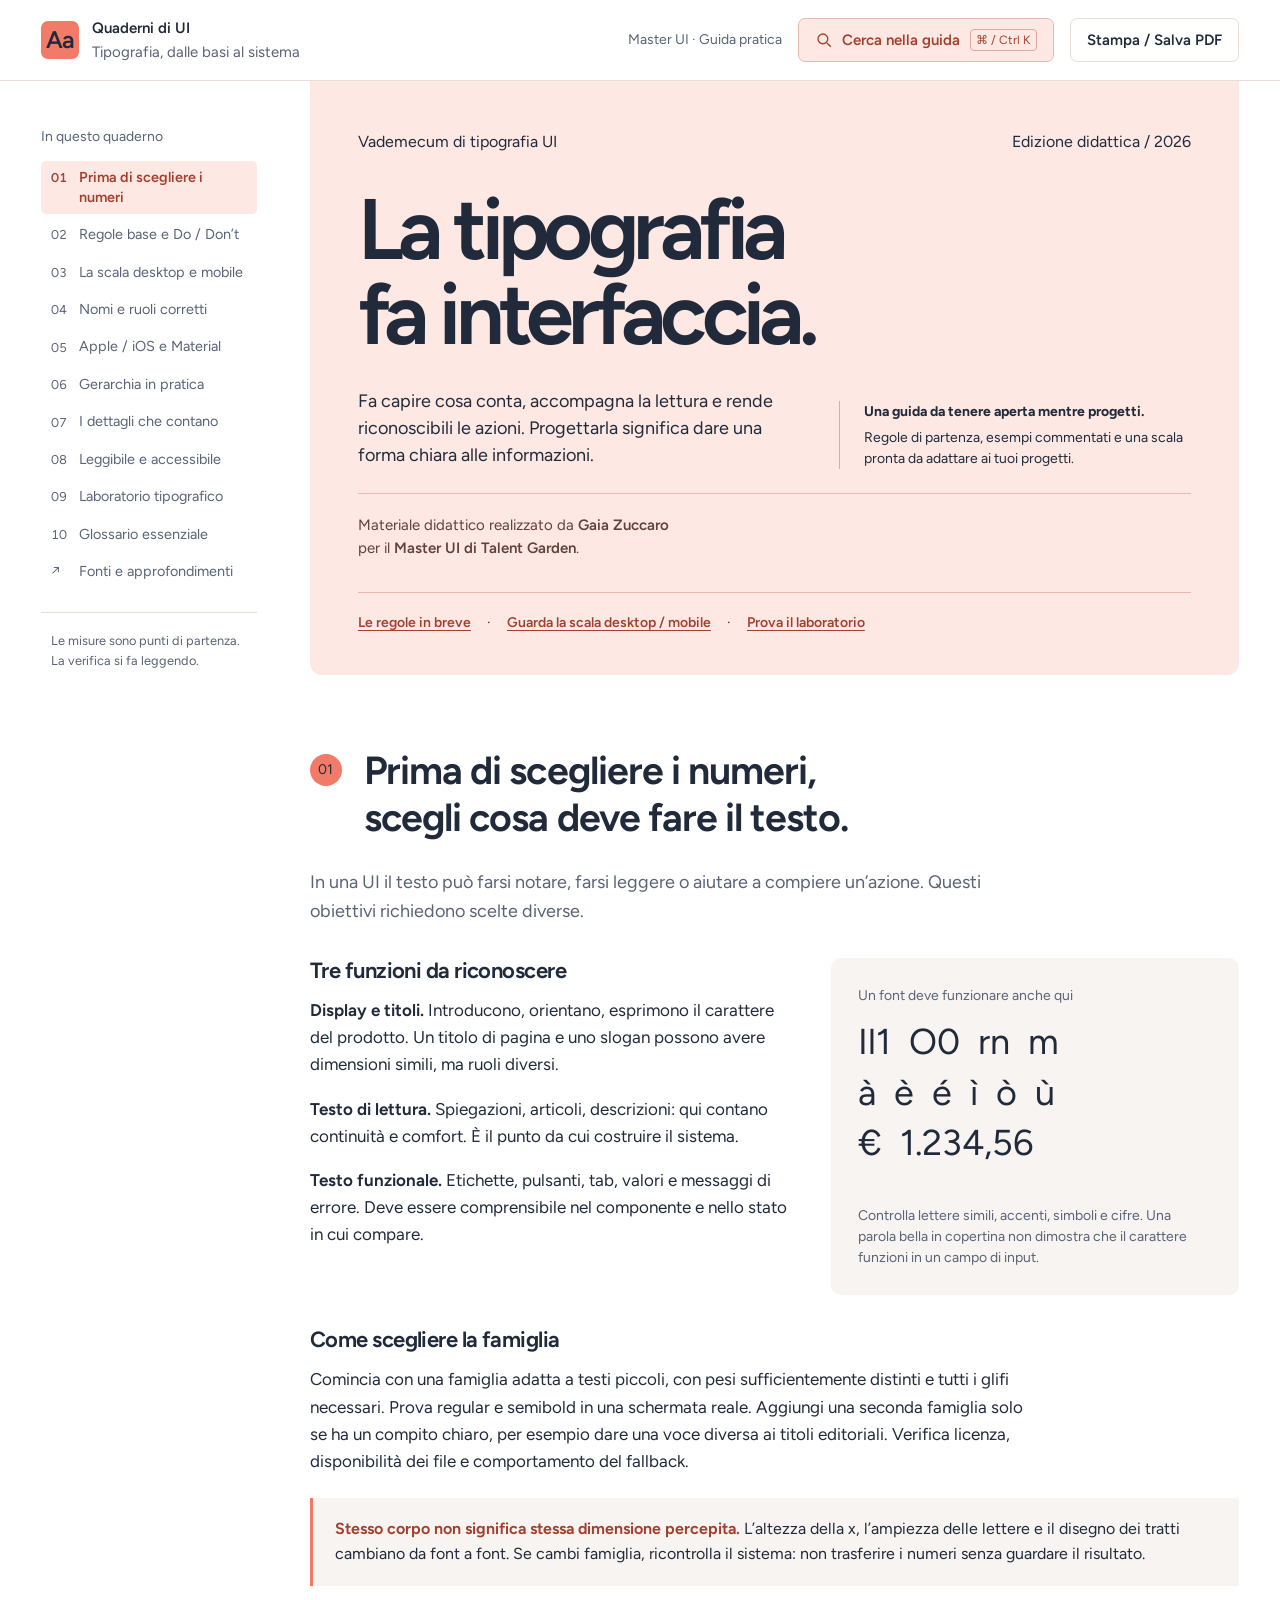
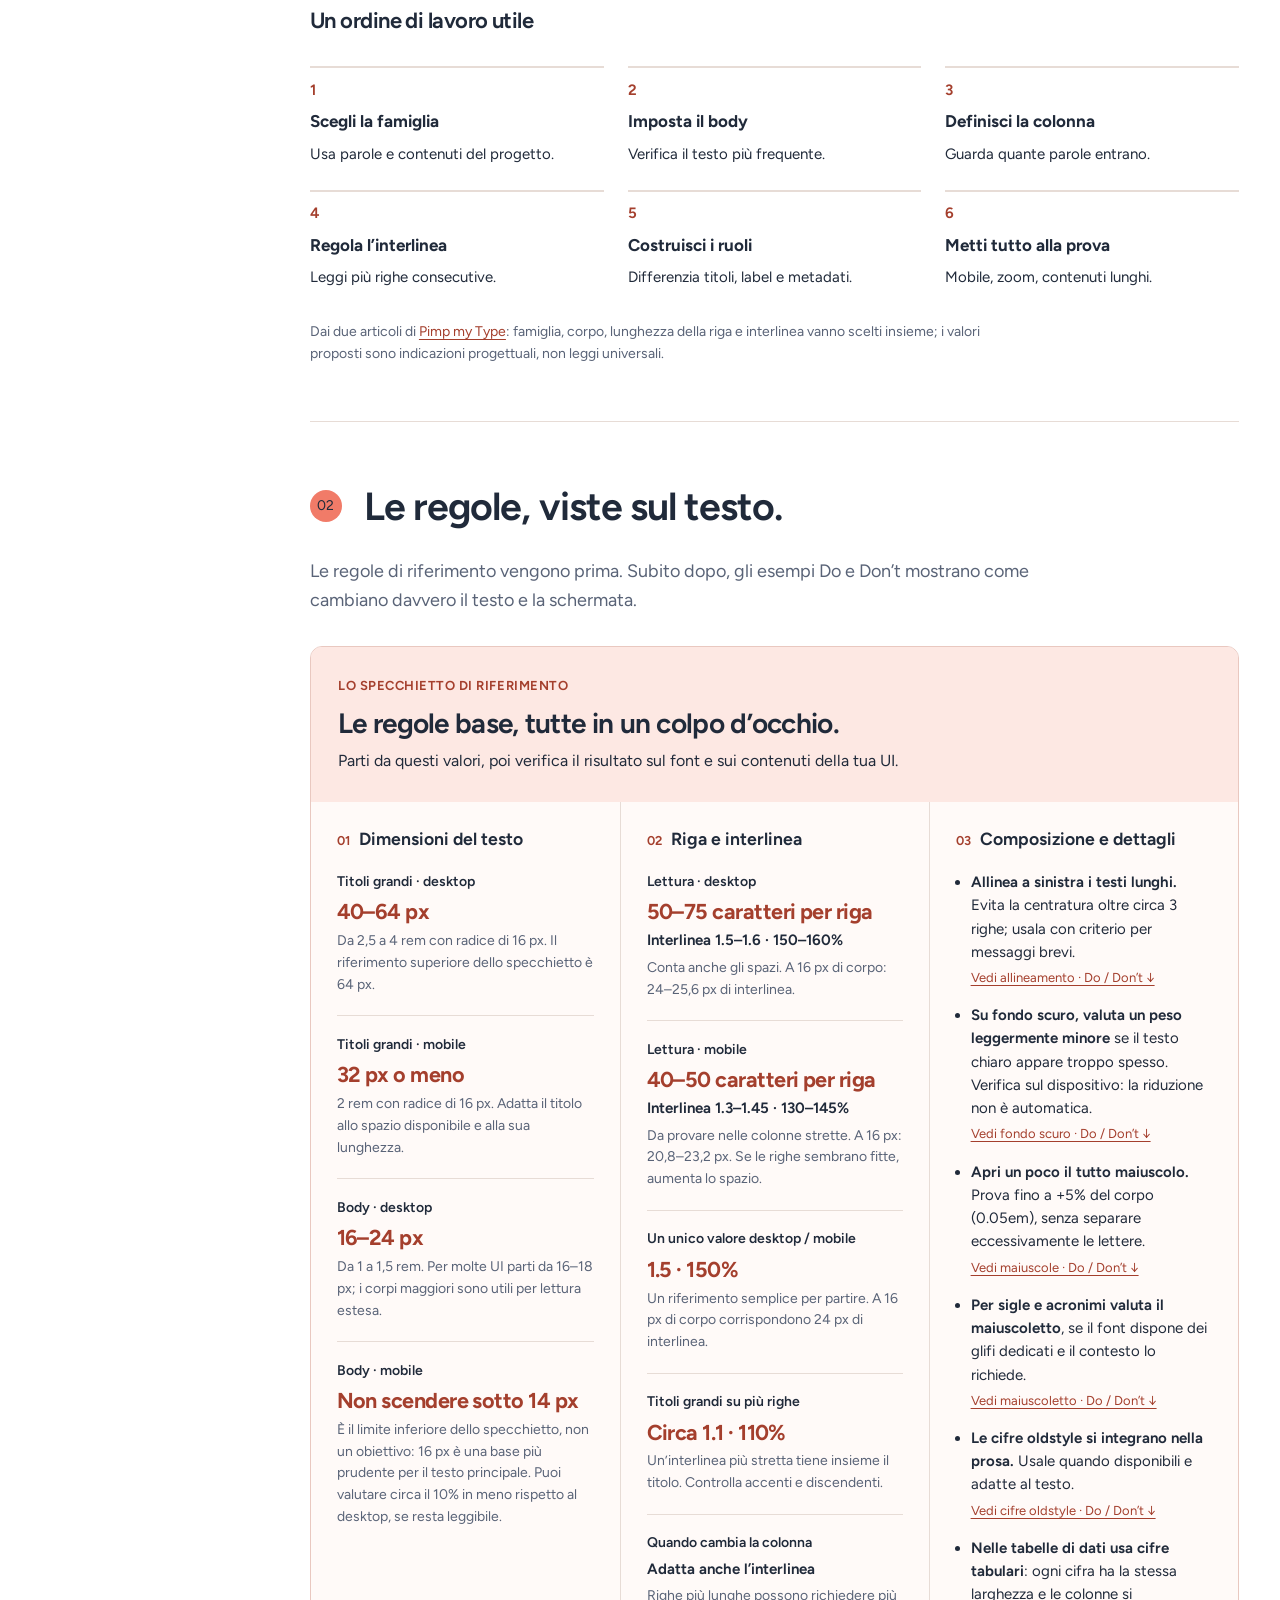
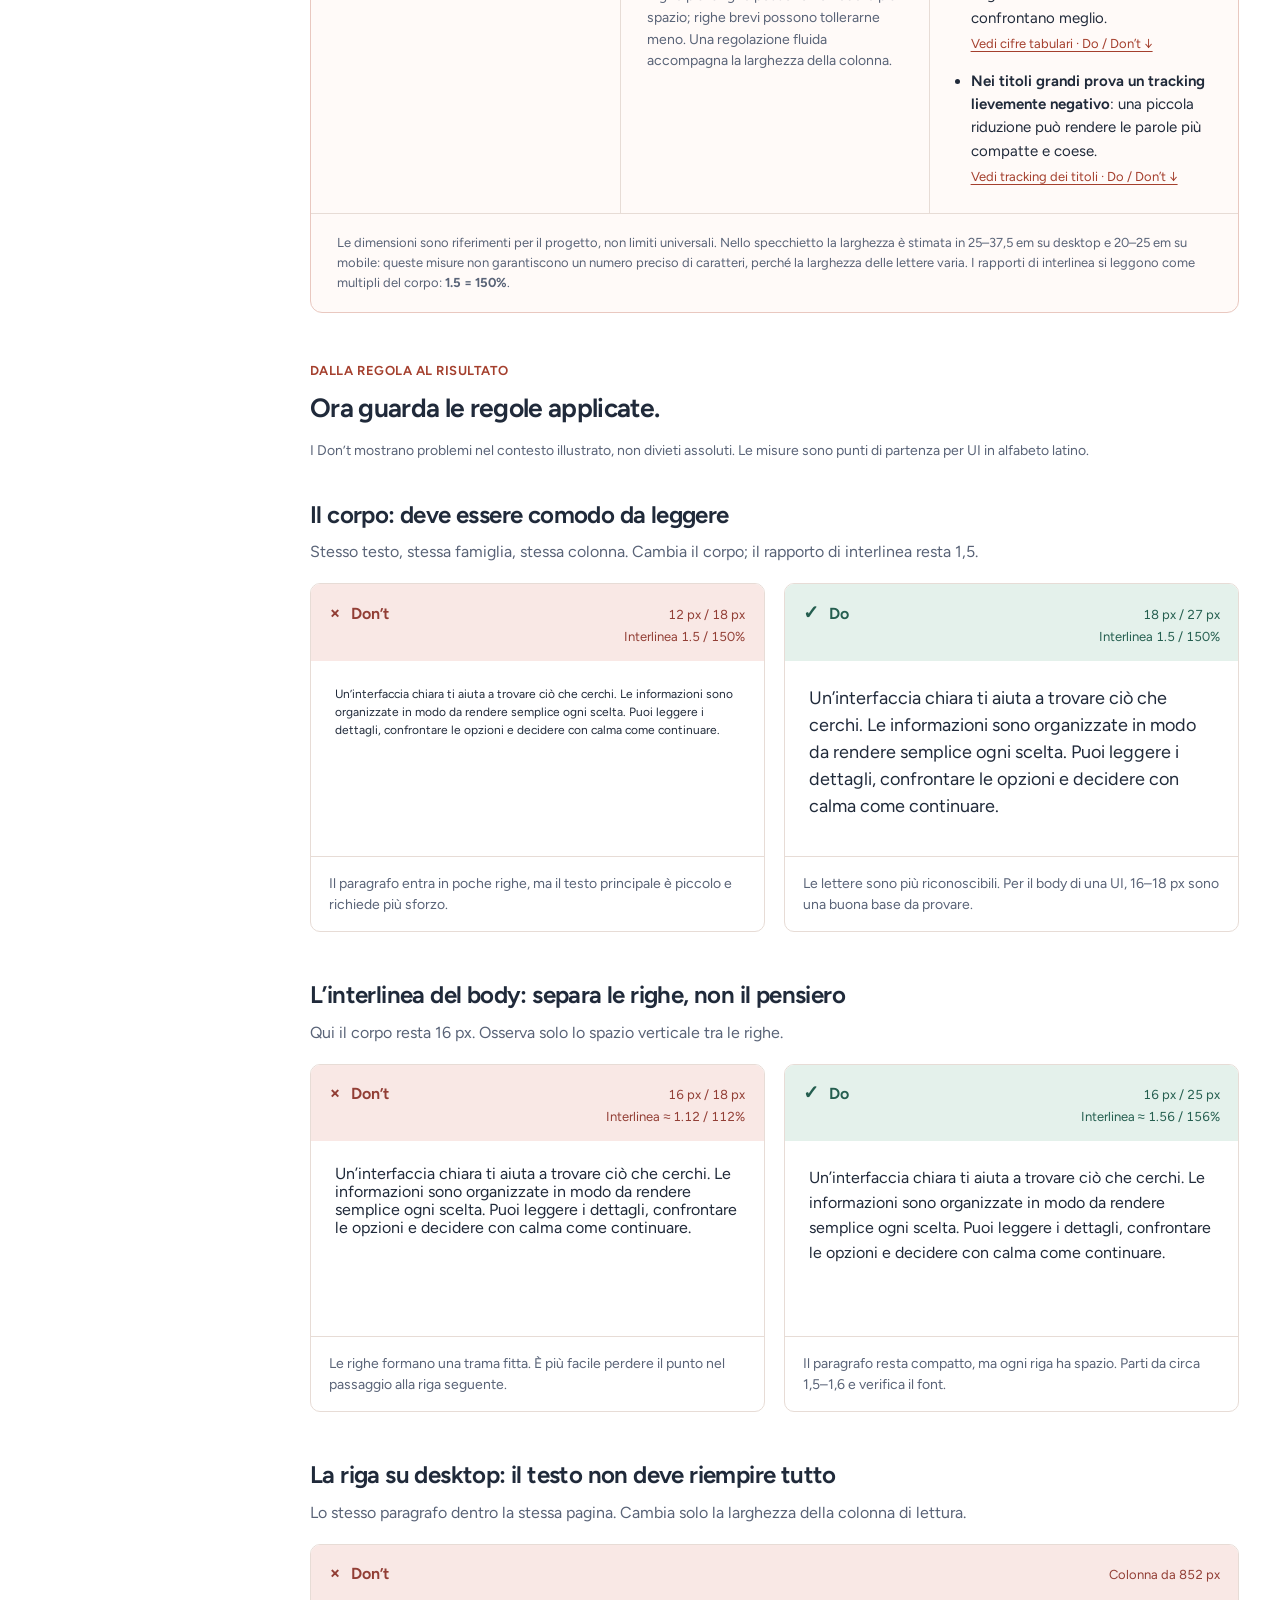
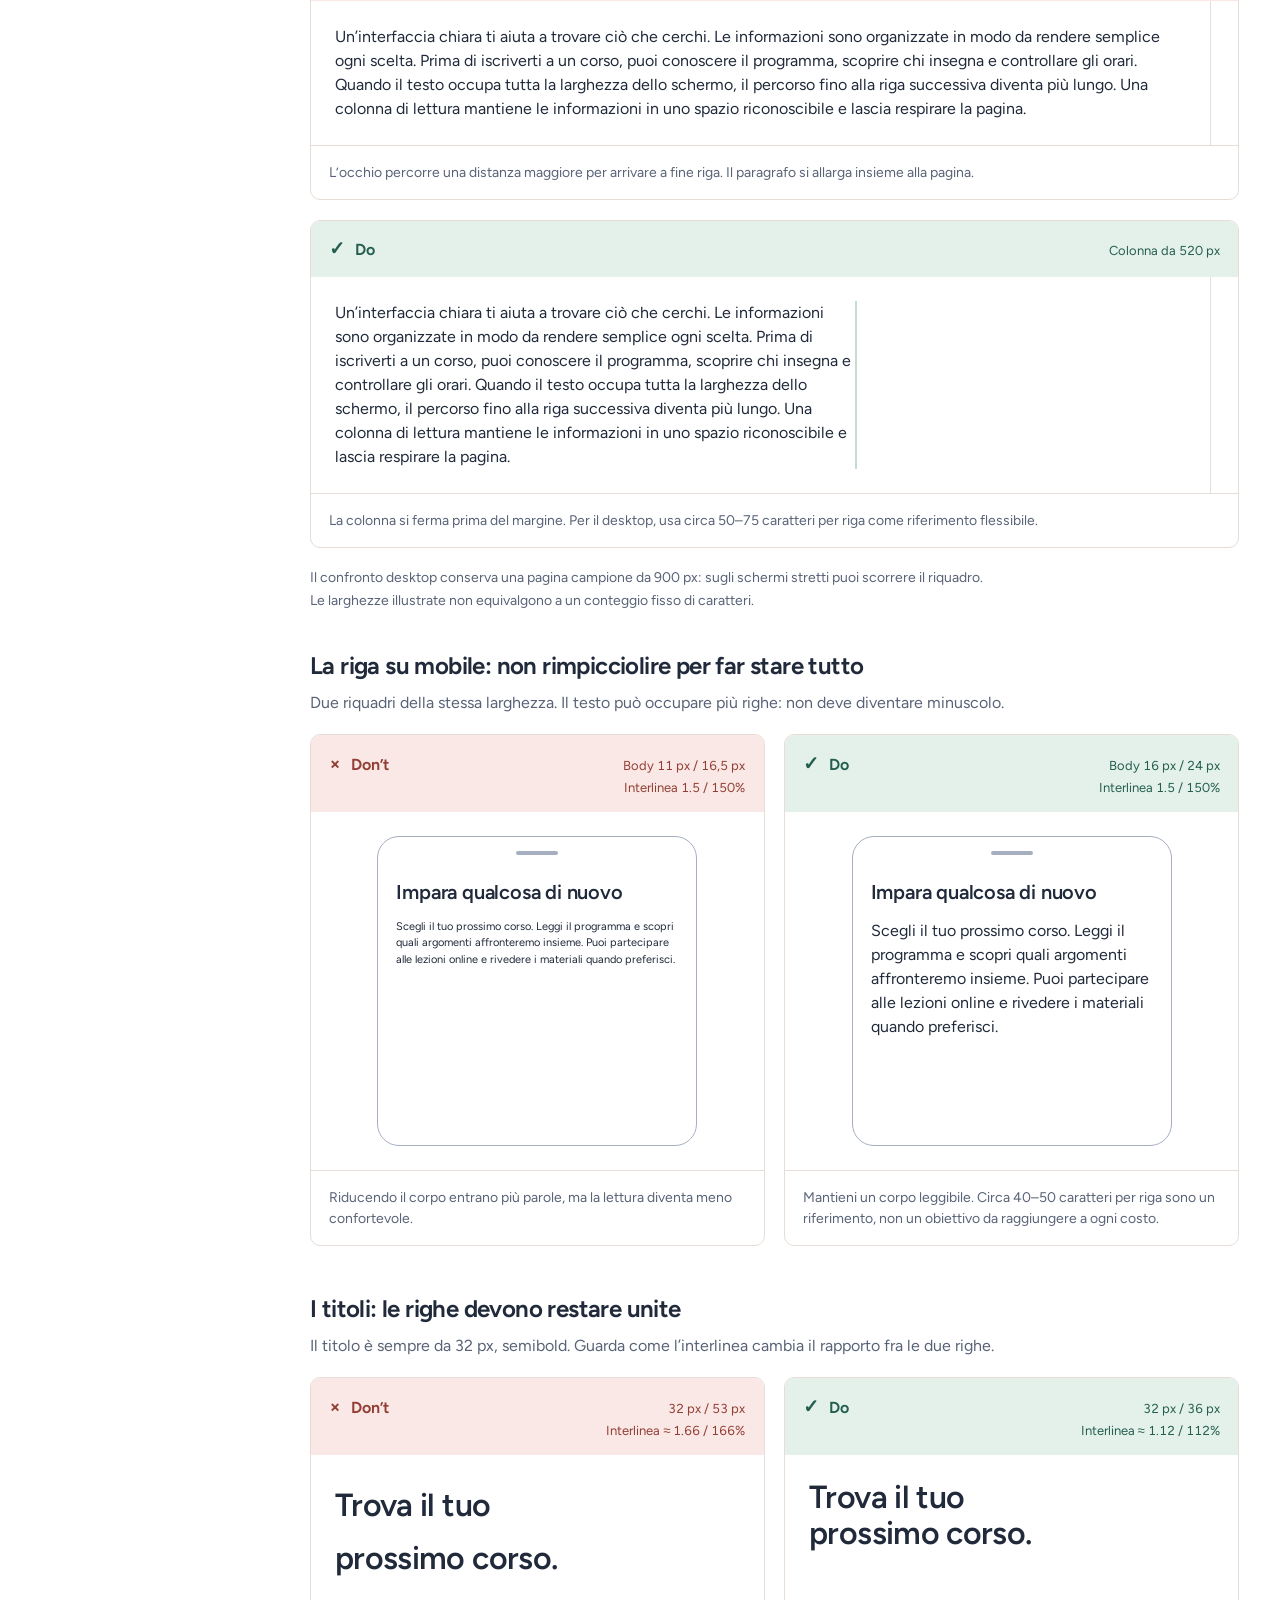
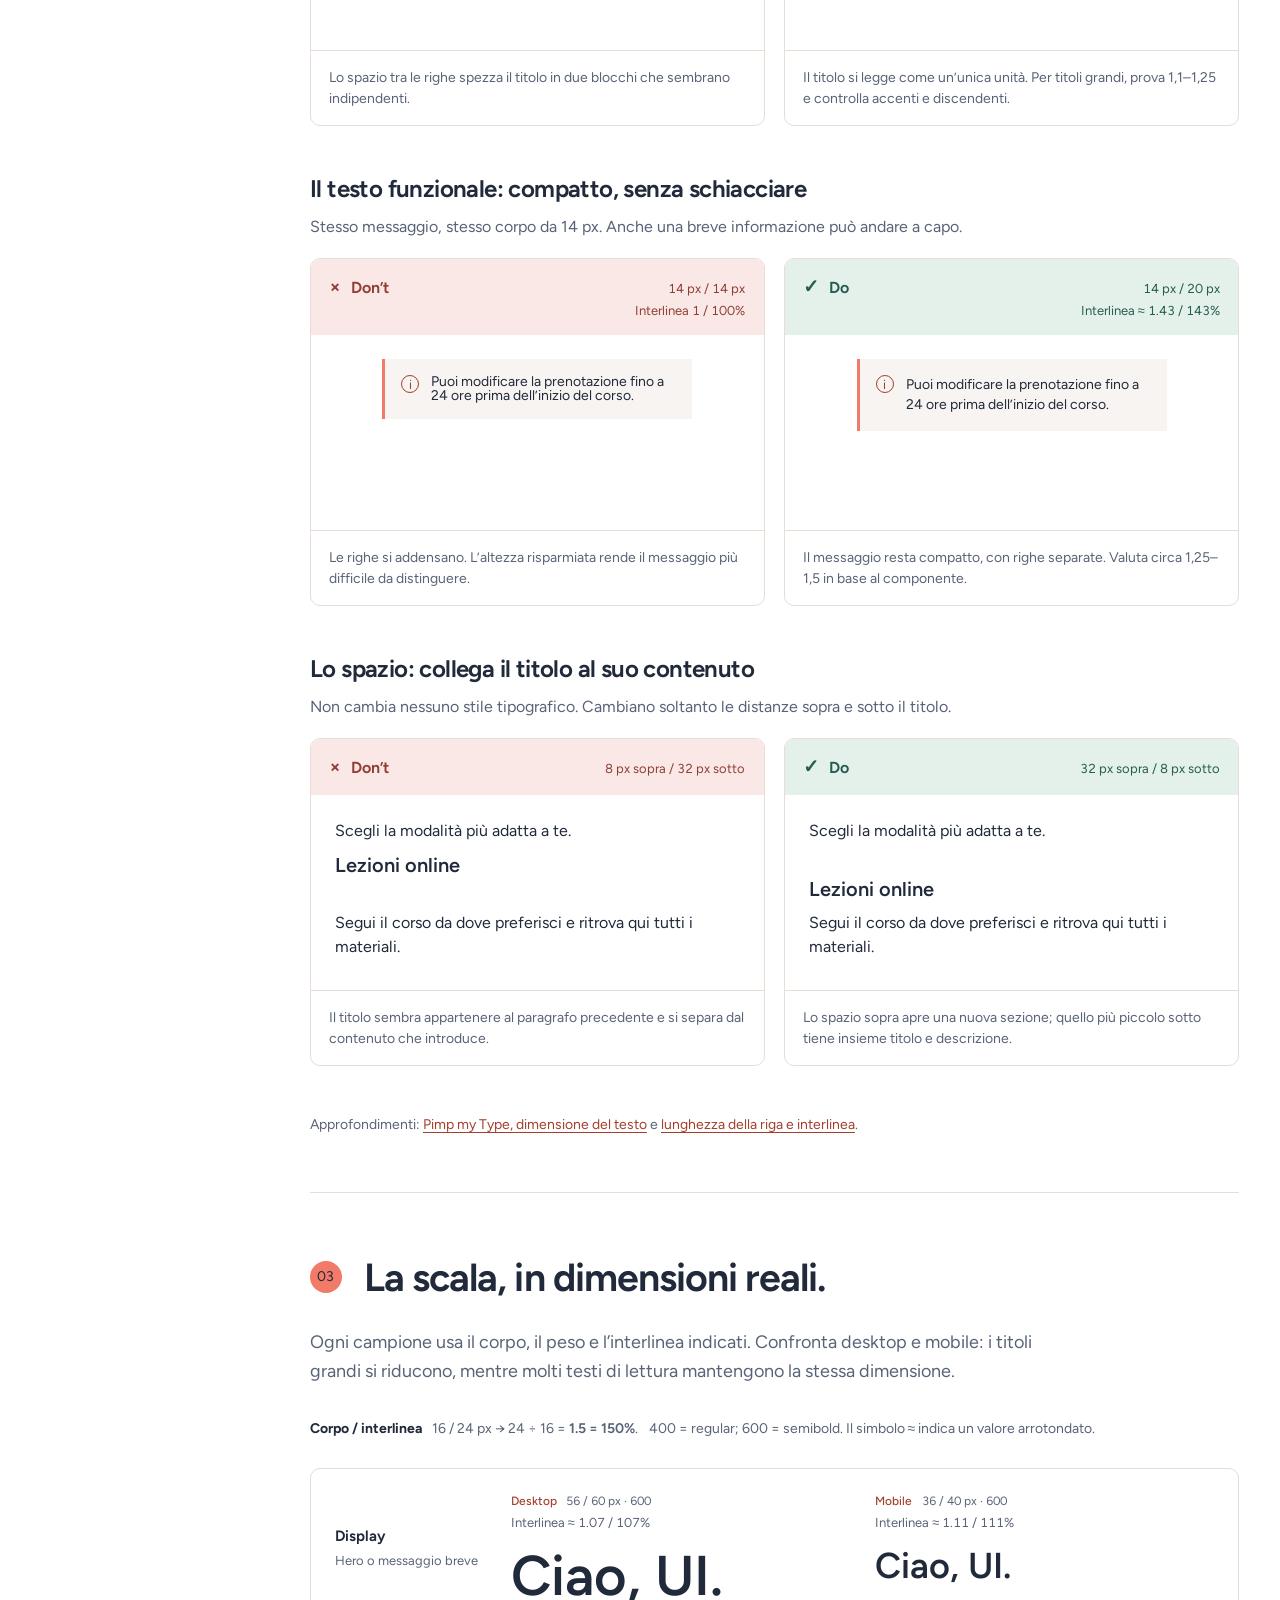
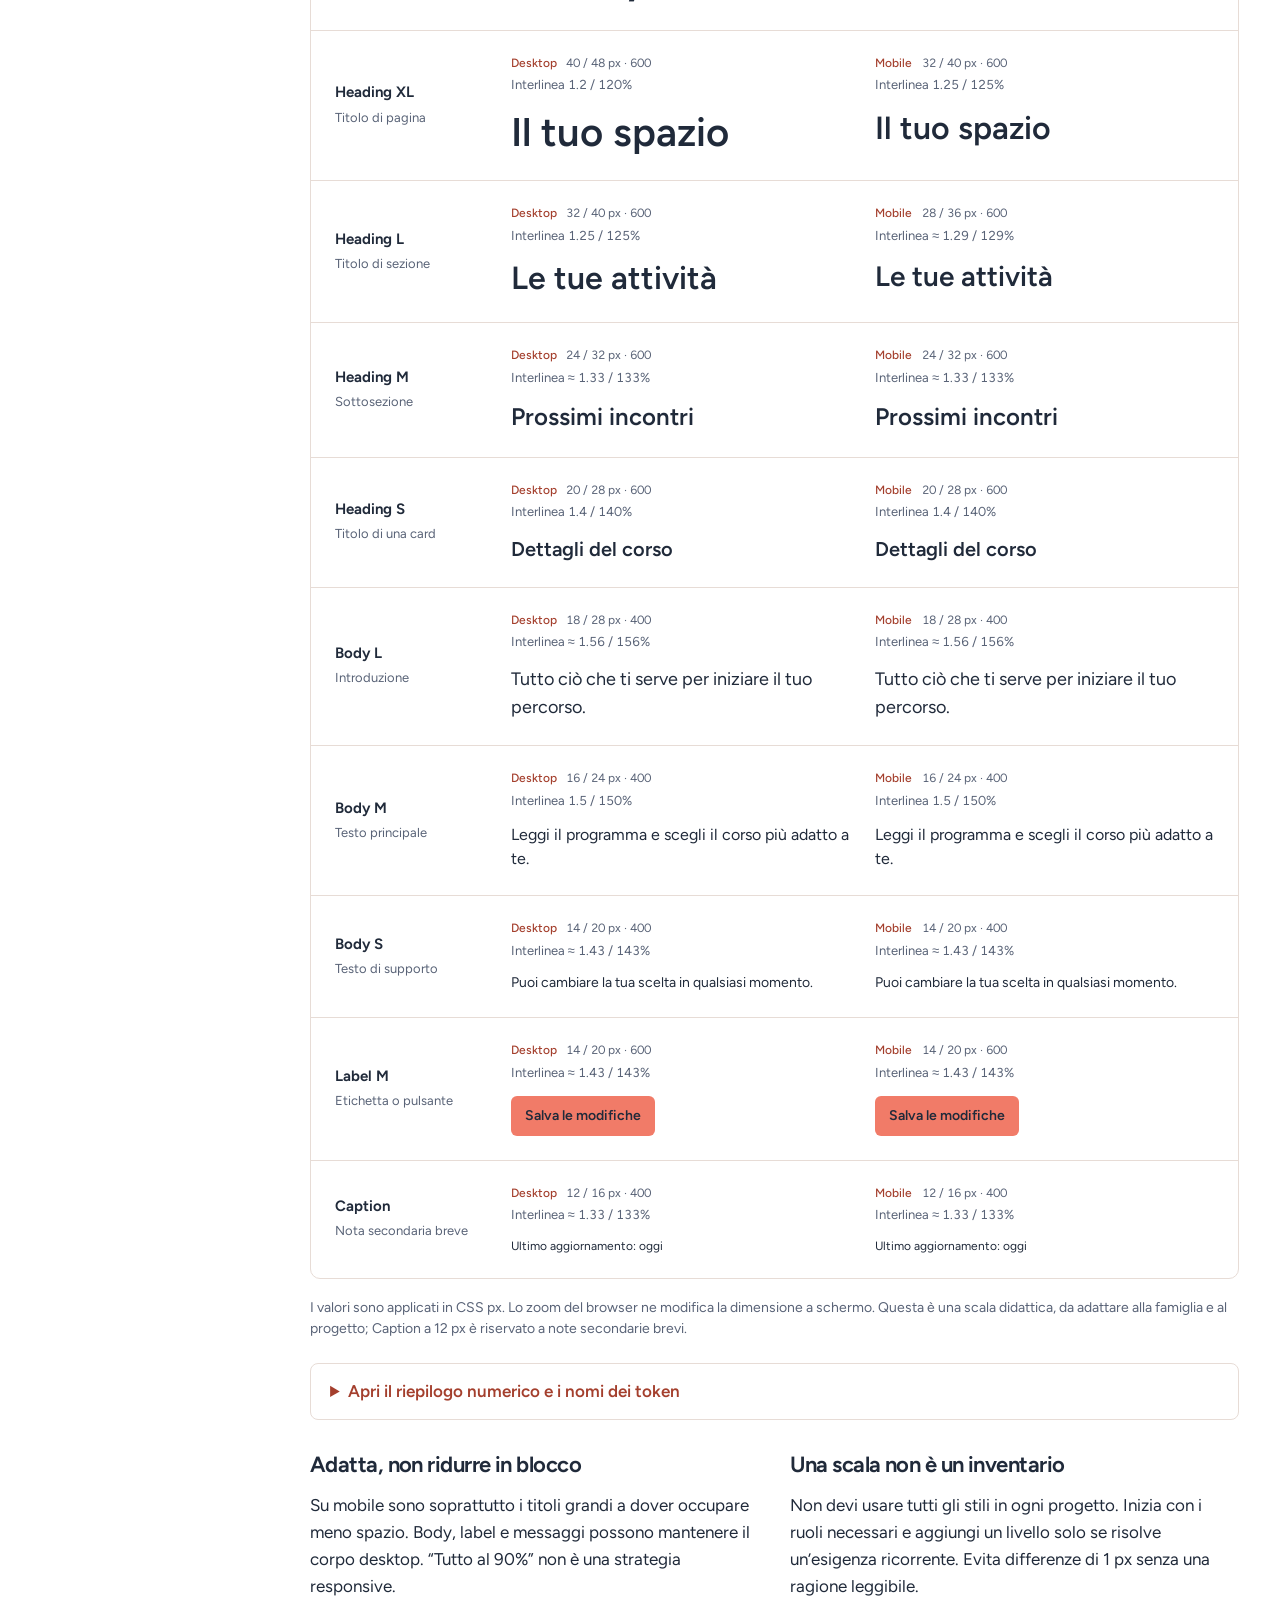
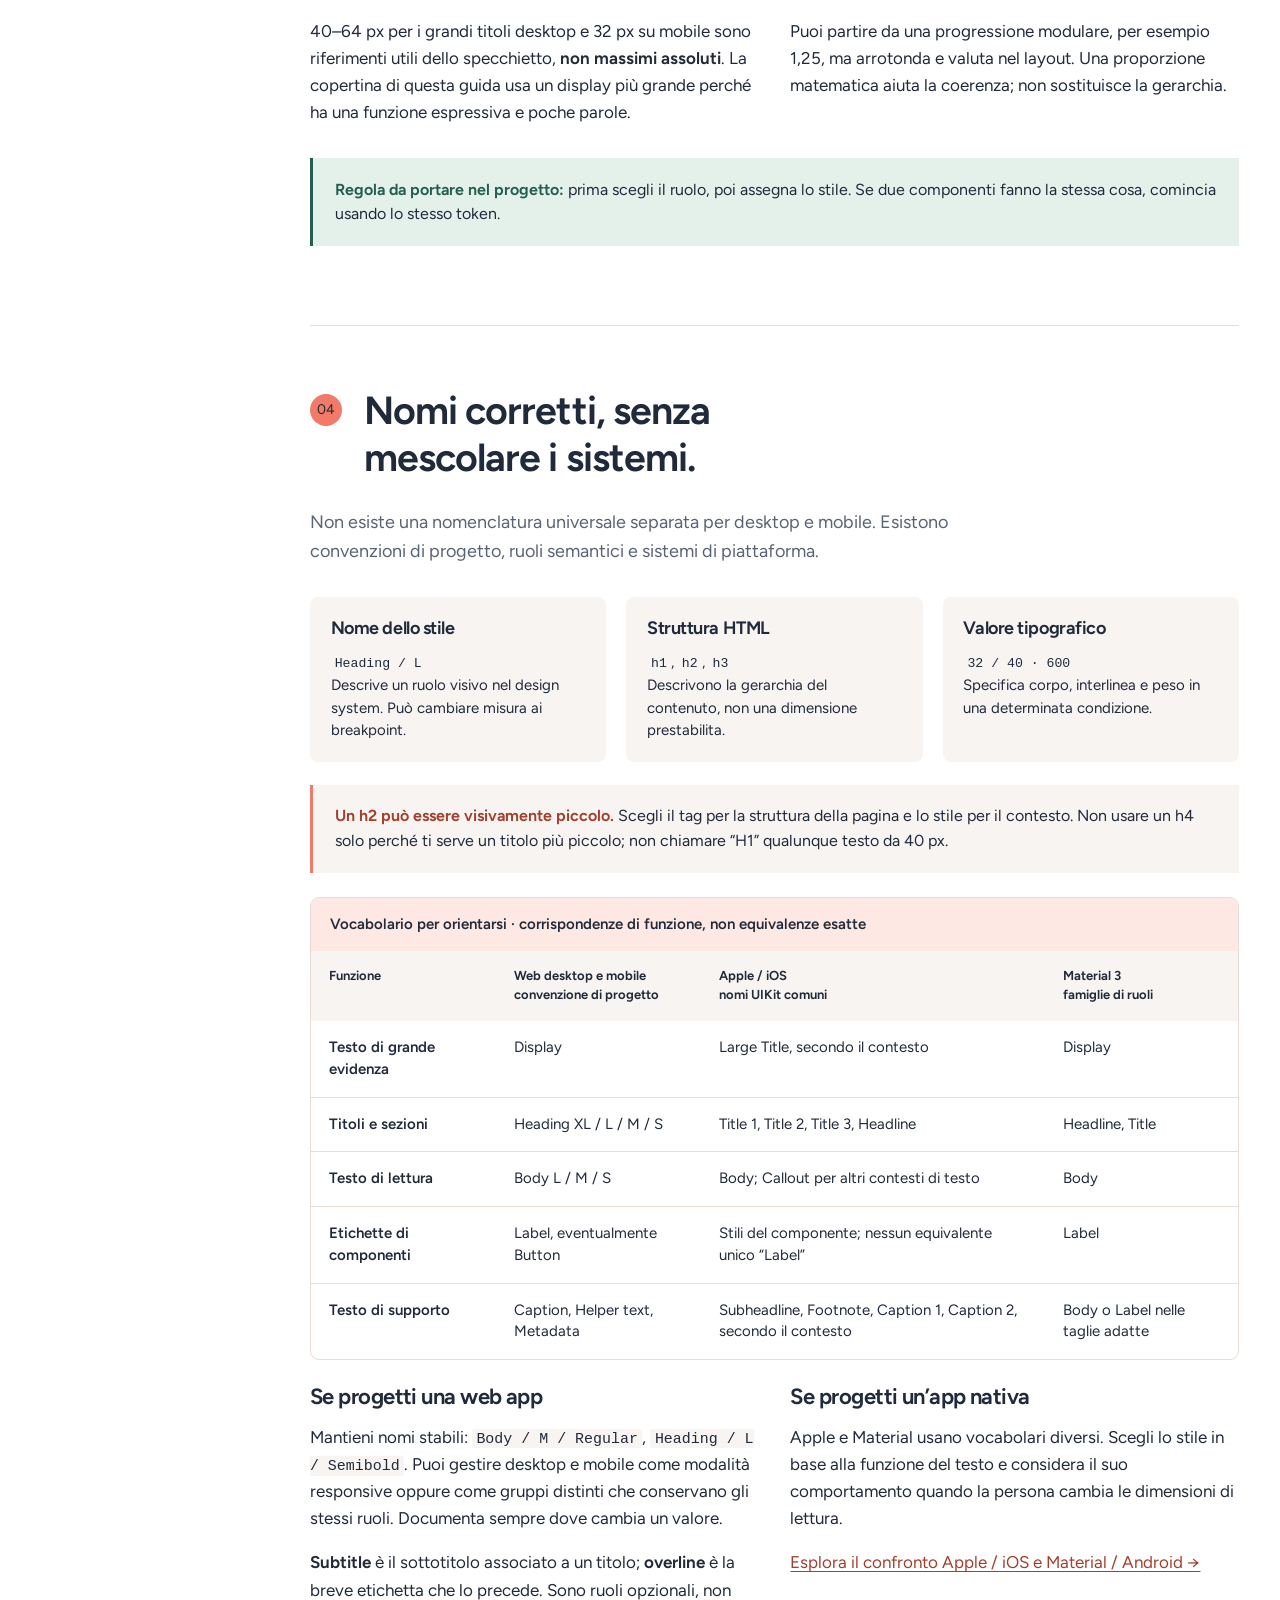
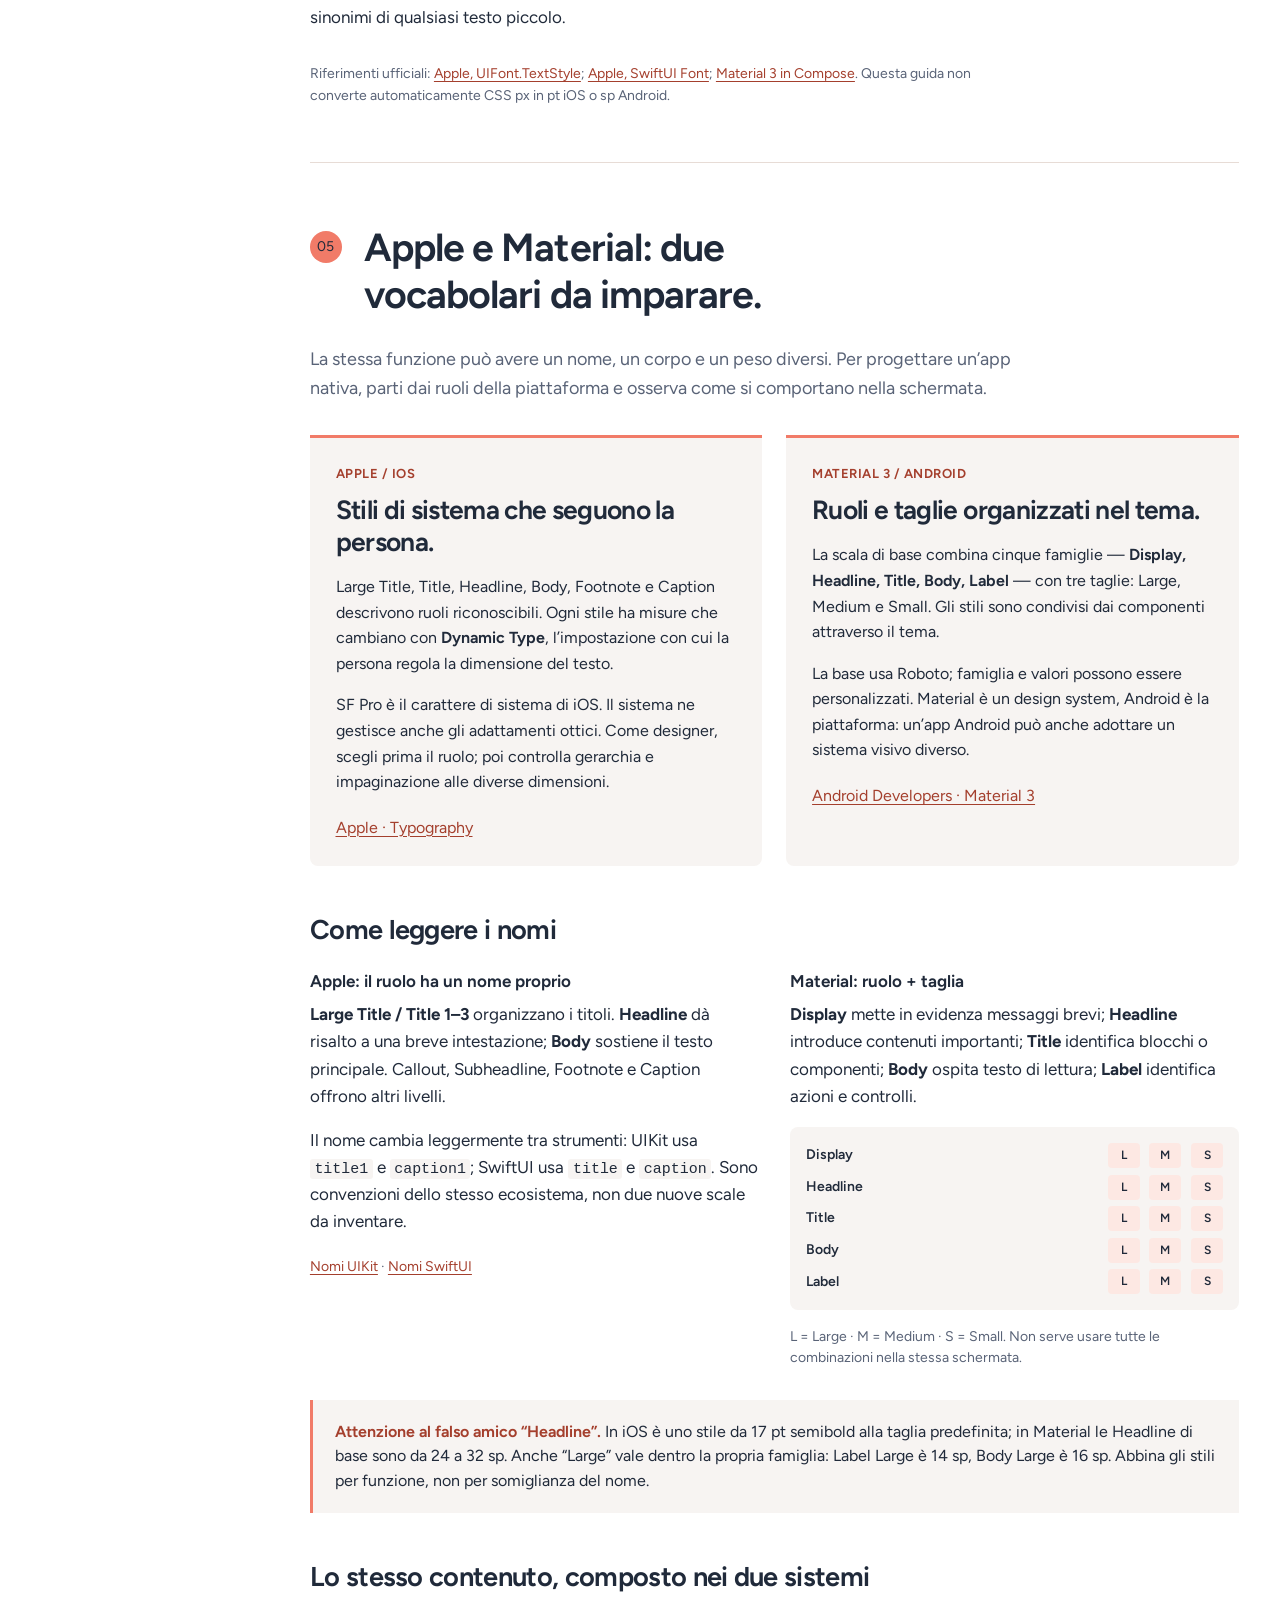
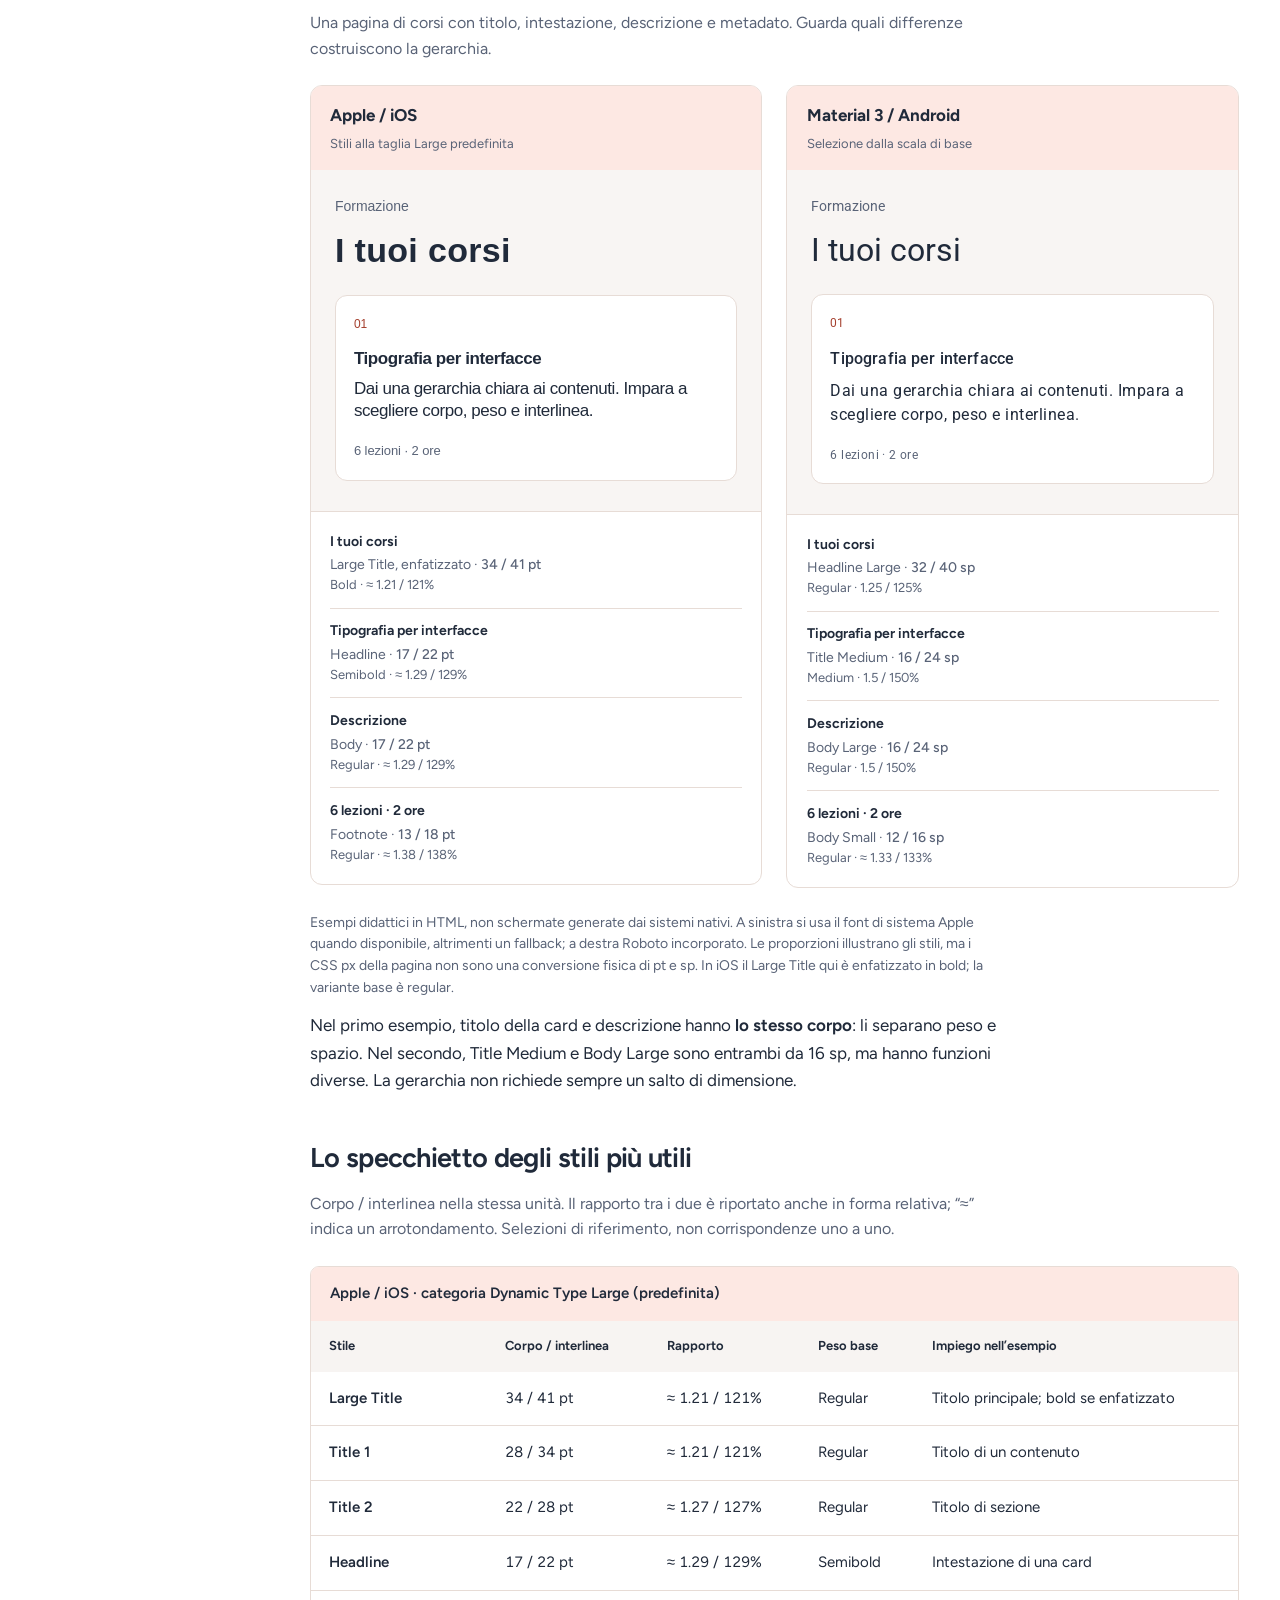
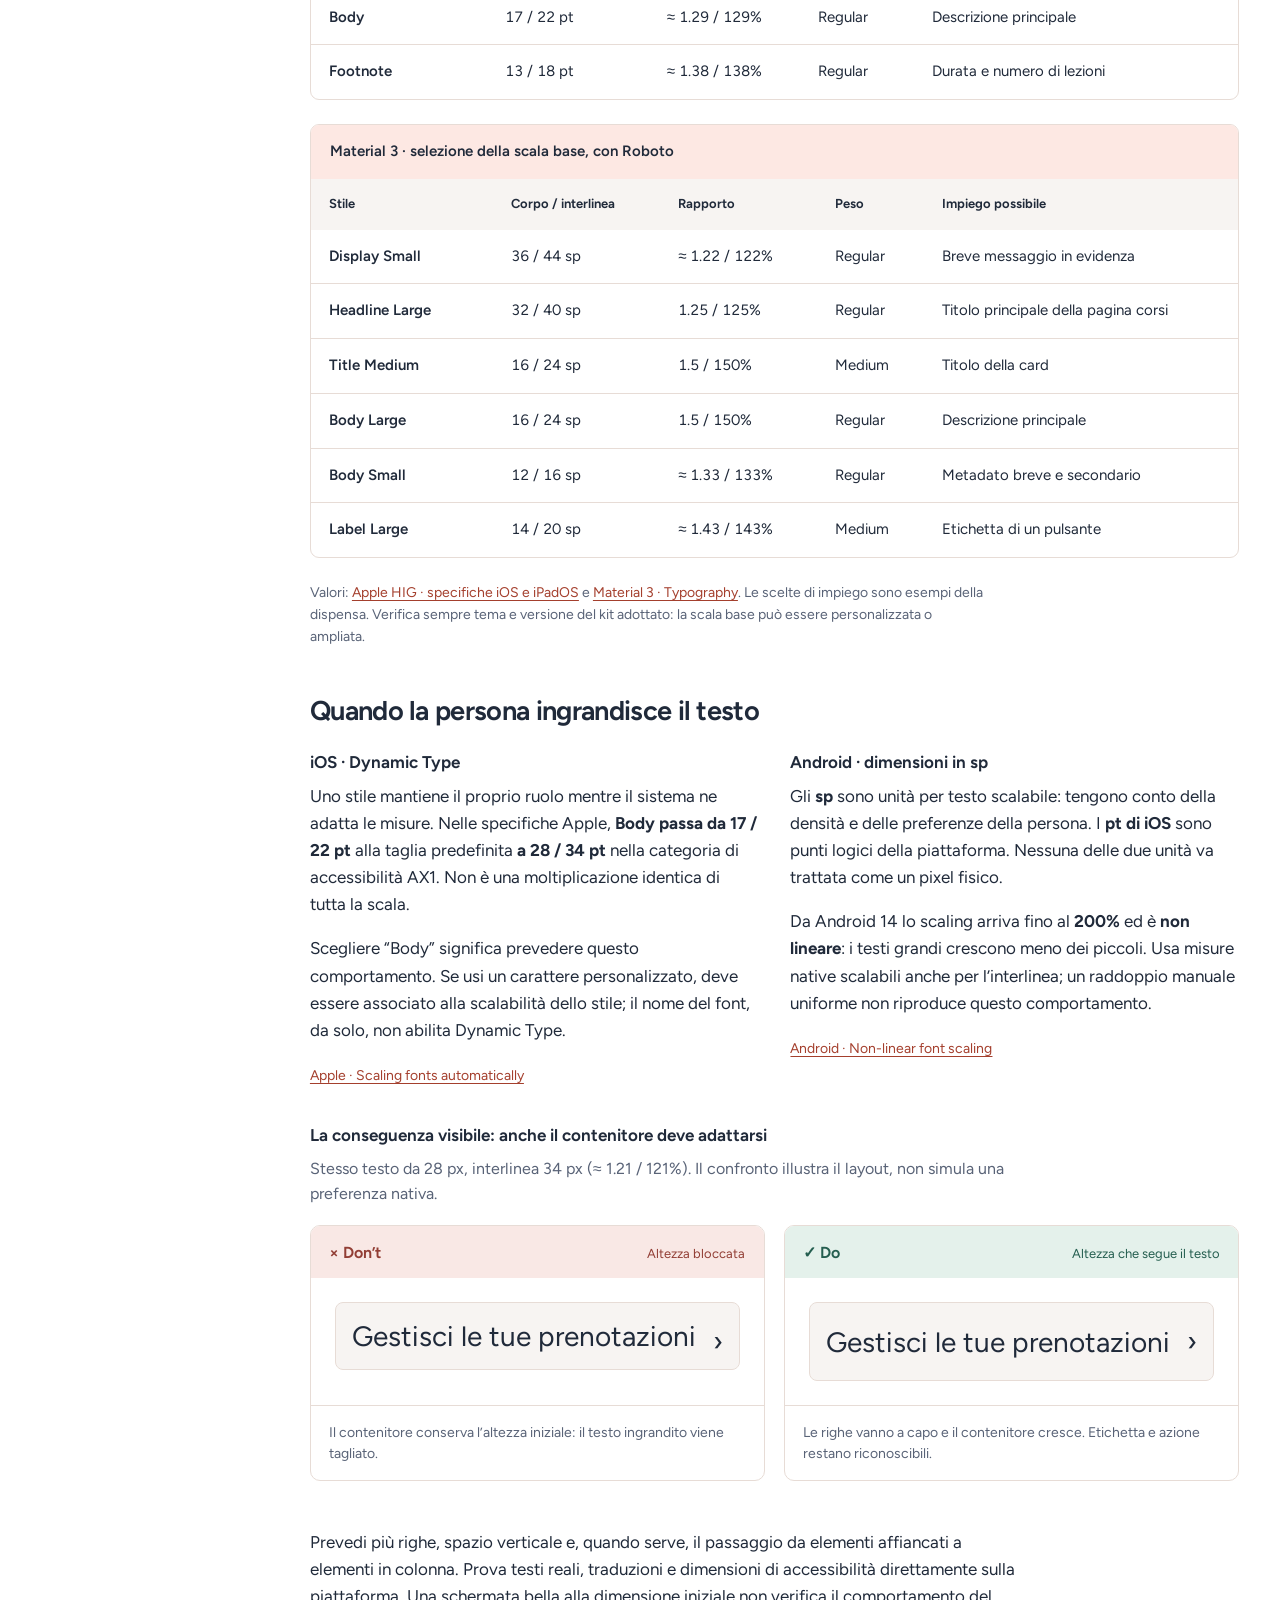
==== commit ee3f8287: "Aggiunge ricerca per domande e navigazione ai passaggi della guida" ====
--- a/vademecum-tipografia-ui.html
+++ b/vademecum-tipografia-ui.html
@@ -175,14 +175,28 @@
 .primary,.brand-mark,.chapter-num,.mock-button,.scale-button,.scale-button .scale-sample,.segmented button[aria-pressed="true"]{color:var(--ink)}
 @media print{.chapter-num{background:var(--primary)!important;color:var(--ink)!important}}
 
+
+/* Search inherits the guide's TAG palette and typography. */
+[hidden]{display:none!important}.search-trigger{background:var(--accent-soft);border-color:#e6b9af;color:var(--accent);gap:.6rem}.search-trigger svg{width:18px;height:18px;flex-shrink:0}.search-trigger kbd{font:400 .75rem/1 var(--font);padding:.25rem .35rem;border:1px solid #dbaaa0;border-radius:4px}.search-label-short{display:none}.search-dialog{padding:0;border:1px solid var(--line);border-radius:14px;width:min(760px,calc(100% - 40px));max-height:84vh;max-height:84dvh;margin:7vh auto auto;color:var(--ink);background:var(--paper);box-shadow:0 20px 80px #202a3a26;overflow:hidden}.search-dialog[open]{display:flex;flex-direction:column}.search-dialog::backdrop{background:rgb(32 42 58 / .38)}.search-dialog-top{padding:24px 26px 18px;border-bottom:1px solid var(--line);flex-shrink:0}.search-dialog-heading{display:flex;align-items:center;justify-content:space-between;gap:1rem;margin-bottom:12px}.search-dialog-heading h2{font-size:1.5rem;line-height:1.2;letter-spacing:-.025em;margin:0;max-width:none}.search-close{width:44px;min-width:44px;padding:0;font-size:1.5rem;border:0;background:var(--tint)}.search-help{font-size:.9375rem;line-height:1.5;color:var(--muted);margin:0 0 16px;max-width:60ch}.search-form{display:flex;gap:8px;align-items:center}.search-input-wrap{display:flex;align-items:center;min-width:0;flex:1;border:1px solid #97847c;border-radius:7px;background:white}.search-input-wrap:focus-within{outline:3px solid var(--accent);outline-offset:2px}.search-input-wrap input{font:400 1rem/1.5 var(--font);color:var(--ink);width:100%;min-width:0;padding:12px;border:0;background:transparent;outline:none;border-radius:7px}.search-input-wrap input::-webkit-search-cancel-button{display:none}.search-clear{border:0;padding:0;width:36px;min-width:36px;min-height:44px;color:var(--muted);background:transparent}.search-clear:hover{background:var(--tint)}.search-go{background:var(--primary);border-color:var(--primary);white-space:nowrap;min-height:48px;color:var(--ink)}.search-go:hover{background:#e86f5c}.search-go:disabled{background:var(--tint);color:var(--muted);border-color:var(--line);cursor:default}.search-body{overflow:auto;overscroll-behavior:contain;padding:18px 26px 24px;min-height:0}.search-status{font-size:.875rem;line-height:1.5;color:var(--muted);margin:0 0 14px}.search-results{list-style:none;padding:0;margin:0;display:grid;gap:10px}.search-results li{margin:0}.search-result{display:block;padding:16px 18px;border:1px solid var(--line);border-radius:8px;text-decoration:none;color:var(--ink);background:white;overflow-wrap:anywhere}.search-results li:first-child .search-result{border-color:#dbaaa0;background:#fffaf8}.search-result:hover{border-color:var(--accent);background:var(--tint)}.search-result-context{display:block;font-size:.75rem;color:var(--muted);margin-bottom:5px}.search-result-title{display:block;font-size:1.125rem;font-weight:650;line-height:1.3;letter-spacing:-.015em;margin-bottom:7px}.search-result-preview{display:block;font-size:.9375rem;line-height:1.5;color:var(--muted)}.search-result-action{display:block;font-size:.8125rem;font-weight:600;color:var(--accent);margin-top:10px}.search-result mark{background:var(--accent-soft);color:inherit;border-radius:2px}.search-suggestions{display:flex;flex-direction:column;align-items:stretch;gap:8px}.search-suggestions button{text-align:left;justify-content:flex-start;font-weight:400;line-height:1.5;background:var(--tint)}.search-suggestions button:hover{background:var(--accent-soft);border-color:#dbaaa0}.search-is-open{overflow:hidden}.search-hit{outline:3px solid var(--accent)!important;outline-offset:7px;border-radius:3px}.search-hit:focus{outline:3px solid var(--accent)}
+@media(max-width:1050px){.top-actions .edition{display:none}.search-trigger kbd{display:none}}
+@media(max-width:650px){.search-label-long{display:none}.search-label-short{display:inline}.topbar{gap:8px}.top-actions{gap:6px}.topbar .brand>span:last-child br,.topbar .brand .muted{display:none}.topbar .brand{font-size:.8125rem;gap:.5rem;min-width:0}.topbar .brand>span:last-child{max-width:75px;line-height:1.25}.topbar button{padding:.5rem .65rem}.print-label-long{display:none}.print-label-short{display:inline!important}.search-trigger{gap:.4rem}.search-dialog{width:calc(100% - 24px);margin:12px auto;max-height:calc(100dvh - 24px);border-radius:10px}.search-dialog-top{padding:16px}.search-dialog-heading h2{font-size:1.3rem}.search-help{font-size:.875rem}.search-form{gap:7px}.search-input-wrap input{padding:12px 8px}.search-go{padding:12px 10px}.search-body{padding:16px}.search-result{padding:14px}.search-result-title{font-size:1.0625rem}.search-result-preview{font-size:.875rem}.search-suggestions button{font-size:.9375rem}.search-hit{outline-offset:3px}}
+@media print{.search-dialog,.search-dialog::backdrop,[data-open-search],#search-navigation-status{display:none!important}.search-is-open{overflow:visible}.search-hit,.search-hit:focus{outline:0!important;box-shadow:none}}
+
 </style>
 <meta content="Gaia Zuccaro" name="author"/></head>
 <body id="inizio">
 <a class="skip" href="#contenuto">Salta al contenuto</a>
 <header class="topbar">
 <a aria-label="Tipografia UI, inizio" class="brand" href="#inizio"><span aria-hidden="true" class="brand-mark">Aa</span><span>Quaderni di UI<br/><span class="muted" style="font-weight:400">Tipografia, dalle basi al sistema</span></span></a>
-<div class="top-actions"><span class="edition">Master UI · Guida pratica</span><button id="print-button" type="button">Stampa / Salva PDF</button></div>
+<div class="top-actions"><span class="edition">Master UI · Guida pratica</span><button aria-controls="guide-search" aria-haspopup="dialog" class="search-trigger" data-open-search="" hidden="" type="button"><svg aria-hidden="true" fill="none" stroke="currentColor" stroke-width="1.8" viewbox="0 0 24 24"><circle cx="10.5" cy="10.5" r="6.5"></circle><path d="m16 16 5 5"></path></svg><span class="search-label-long">Cerca nella guida</span><span class="search-label-short">Cerca</span><kbd aria-hidden="true">⌘ / Ctrl K</kbd></button><button aria-label="Stampa o salva la guida in PDF" id="print-button" type="button"><span class="print-label-long">Stampa / Salva PDF</span><span class="print-label-short" style="display:none">PDF</span></button></div>
 </header>
+<dialog aria-describedby="guide-search-help" aria-labelledby="guide-search-title" class="search-dialog no-print" id="guide-search">
+<div class="search-dialog-top"><div class="search-dialog-heading"><h2 id="guide-search-title">Che cosa vuoi trovare?</h2><button aria-label="Chiudi la ricerca" class="search-close" id="guide-search-close" type="button">×</button></div>
+<p class="search-help" id="guide-search-help">Scrivi una domanda o un argomento. Ti mostro i passaggi della guida in cui trovarlo.</p>
+<form class="search-form" id="guide-search-form" role="search"><label class="sr-only" for="guide-search-input">Domanda o argomento da cercare nella guida</label><div class="search-input-wrap"><input aria-describedby="guide-search-help" autocomplete="off" enterkeyhint="go" id="guide-search-input" maxlength="240" placeholder="Es. Qual è il corpo minimo sul web?" type="search"/><button aria-label="Cancella la ricerca" class="search-clear" hidden="" id="guide-search-clear" type="button">×</button></div><button class="search-go" disabled="" id="guide-search-go" type="submit">Vai</button></form></div>
+<div class="search-body"><p aria-atomic="true" aria-live="polite" class="search-status" id="guide-search-status" role="status"></p><div class="search-suggestions" id="guide-search-suggestions"><button type="button">Qual è la dimensione minima del body sul web?</button><button type="button">Come regolo il tracking dei titoli?</button><button type="button">Quanta interlinea serve su mobile?</button></div><ol aria-label="Passaggi trovati" class="search-results" id="guide-search-results"></ol></div>
+</dialog><p aria-live="polite" class="sr-only" id="search-navigation-status" role="status"></p>
+
 <div class="layout">
 <aside aria-label="Indice della guida" class="sidebar">
 <p class="sidebar-label">In questo quaderno</p>
@@ -213,11 +227,11 @@
 <div class="chapter-title"><span aria-hidden="true" class="chapter-num print-color">01</span><h2 id="basi-title">Prima di scegliere i numeri, scegli cosa deve fare il testo.</h2></div>
 <p class="intro">In una UI il testo può farsi notare, farsi leggere o aiutare a compiere un’azione. Questi obiettivi richiedono scelte diverse.</p>
 <div class="split">
-<div><h3>Tre funzioni da riconoscere</h3><p><strong>Display e titoli.</strong> Introducono, orientano, esprimono il carattere del prodotto. Un titolo di pagina e uno slogan possono avere dimensioni simili, ma ruoli diversi.</p><p><strong>Testo di lettura.</strong> Spiegazioni, articoli, descrizioni: qui contano continuità e comfort. È il punto da cui costruire il sistema.</p><p><strong>Testo funzionale.</strong> Etichette, pulsanti, tab, valori e messaggi di errore. Deve essere comprensibile nel componente e nello stato in cui compare.</p></div>
+<div data-search-tags="" data-search-title="Tre funzioni da riconoscere" id="guida-basi-tre-funzioni-da-riconoscere"><h3>Tre funzioni da riconoscere</h3><p><strong>Display e titoli.</strong> Introducono, orientano, esprimono il carattere del prodotto. Un titolo di pagina e uno slogan possono avere dimensioni simili, ma ruoli diversi.</p><p><strong>Testo di lettura.</strong> Spiegazioni, articoli, descrizioni: qui contano continuità e comfort. È il punto da cui costruire il sistema.</p><p><strong>Testo funzionale.</strong> Etichette, pulsanti, tab, valori e messaggi di errore. Deve essere comprensibile nel componente e nello stato in cui compare.</p></div>
 <figure class="specimen"><span class="specimen-label">Un font deve funzionare anche qui</span><p class="font-test">Il1 O0 rn m<br/>à è é ì ò ù<br/>€ 1.234,56</p><figcaption>Controlla lettere simili, accenti, simboli e cifre. Una parola bella in copertina non dimostra che il carattere funzioni in un campo di input.</figcaption></figure>
 </div>
 <h3>Come scegliere la famiglia</h3><p class="measure">Comincia con una famiglia adatta a testi piccoli, con pesi sufficientemente distinti e tutti i glifi necessari. Prova regular e semibold in una schermata reale. Aggiungi una seconda famiglia solo se ha un compito chiaro, per esempio dare una voce diversa ai titoli editoriali. Verifica licenza, disponibilità dei file e comportamento del fallback.</p>
-<div class="note"><p><strong>Stesso corpo non significa stessa dimensione percepita.</strong> L’altezza della x, l’ampiezza delle lettere e il disegno dei tratti cambiano da font a font. Se cambi famiglia, ricontrolla il sistema: non trasferire i numeri senza guardare il risultato.</p></div>
+<div class="note" data-search-tags="" data-search-title="Stesso corpo non significa stessa dimensione percepita." id="guida-basi-stesso-corpo-non-significa-stessa-dimensione-percepita"><p><strong>Stesso corpo non significa stessa dimensione percepita.</strong> L’altezza della x, l’ampiezza delle lettere e il disegno dei tratti cambiano da font a font. Se cambi famiglia, ricontrolla il sistema: non trasferire i numeri senza guardare il risultato.</p></div>
 <h3>Un ordine di lavoro utile</h3>
 <ol class="steps"><li><b>Scegli la famiglia</b>Usa parole e contenuti del progetto.</li><li><b>Imposta il body</b>Verifica il testo più frequente.</li><li><b>Definisci la colonna</b>Guarda quante parole entrano.</li><li><b>Regola l’interlinea</b>Leggi più righe consecutive.</li><li><b>Costruisci i ruoli</b>Differenzia titoli, label e metadati.</li><li><b>Metti tutto alla prova</b>Mobile, zoom, contenuti lunghi.</li></ol>
 <p class="source-note">Dai due articoli di <a href="#fonte-pmt-size">Pimp my Type</a>: famiglia, corpo, lunghezza della riga e interlinea vanno scelti insieme; i valori proposti sono indicazioni progettuali, non leggi universali.</p>
@@ -228,17 +242,17 @@
 <div class="rules-sheet-heading"><span class="eyebrow">Lo specchietto di riferimento</span><h3>Le regole base, tutte in un colpo d’occhio.</h3><p>Parti da questi valori, poi verifica il risultato sul font e sui contenuti della tua UI.</p></div>
 <div class="rules-sheet-grid">
 <div class="rules-sheet-column"><h4><span>01</span> Dimensioni del testo</h4><dl>
-<div><dt>Titoli grandi · desktop</dt><dd><b>40–64 px</b><small>Da 2,5 a 4 rem con radice di 16 px. Il riferimento superiore dello specchietto è 64 px.</small></dd></div>
-<div><dt>Titoli grandi · mobile</dt><dd><b>32 px o meno</b><small>2 rem con radice di 16 px. Adatta il titolo allo spazio disponibile e alla sua lunghezza.</small></dd></div>
-<div><dt>Body · desktop</dt><dd><b>16–24 px</b><small>Da 1 a 1,5 rem. Per molte UI parti da 16–18 px; i corpi maggiori sono utili per lettura estesa.</small></dd></div>
-<div><dt>Body · mobile</dt><dd><b>Non scendere sotto 14 px</b><small>È il limite inferiore dello specchietto, non un obiettivo: 16 px è una base più prudente per il testo principale. Puoi valutare circa il 10% in meno rispetto al desktop, se resta leggibile.</small></dd></div>
+<div data-search-priority="3" data-search-tags="dimensione minimo massimo titolo heading web desktop font size" data-search-title="Titoli grandi su desktop: 40–64 px" id="regola-titoli-desktop"><dt>Titoli grandi · desktop</dt><dd><b>40–64 px</b><small>Da 2,5 a 4 rem con radice di 16 px. Il riferimento superiore dello specchietto è 64 px.</small></dd></div>
+<div data-search-priority="3" data-search-tags="dimensione titolo heading mobile telefono massimo" data-search-title="Titoli grandi su mobile: 32 px o meno" id="regola-titoli-mobile"><dt>Titoli grandi · mobile</dt><dd><b>32 px o meno</b><small>2 rem con radice di 16 px. Adatta il titolo allo spazio disponibile e alla sua lunghezza.</small></dd></div>
+<div data-search-priority="3" data-search-tags="body dimensione minima minimo web sito browser desktop testo principale paragrafo font size" data-search-title="Body sul web: da quale dimensione partire?" id="regola-body-web"><dt>Body · desktop</dt><dd><b>16–24 px</b><small>Da 1 a 1,5 rem. Per molte UI parti da 16–18 px; i corpi maggiori sono utili per lettura estesa.</small></dd></div>
+<div data-search-priority="3" data-search-tags="body dimensione minima minimo mobile smartphone telefono testo principale font size" data-search-title="Body su mobile: limite inferiore e base consigliata" id="regola-body-mobile"><dt>Body · mobile</dt><dd><b>Non scendere sotto 14 px</b><small>È il limite inferiore dello specchietto, non un obiettivo: 16 px è una base più prudente per il testo principale. Puoi valutare circa il 10% in meno rispetto al desktop, se resta leggibile.</small></dd></div>
 </dl></div>
 <div class="rules-sheet-column"><h4><span>02</span> Riga e interlinea</h4><dl>
-<div><dt>Lettura · desktop</dt><dd><b>50–75 caratteri per riga</b><strong>Interlinea 1.5–1.6 · 150–160%</strong><small>Conta anche gli spazi. A 16 px di corpo: 24–25,6 px di interlinea.</small></dd></div>
-<div><dt>Lettura · mobile</dt><dd><b>40–50 caratteri per riga</b><strong>Interlinea 1.3–1.45 · 130–145%</strong><small>Da provare nelle colonne strette. A 16 px: 20,8–23,2 px. Se le righe sembrano fitte, aumenta lo spazio.</small></dd></div>
-<div><dt>Un unico valore desktop / mobile</dt><dd><b>1.5 · 150%</b><small>Un riferimento semplice per partire. A 16 px di corpo corrispondono 24 px di interlinea.</small></dd></div>
-<div><dt>Titoli grandi su più righe</dt><dd><b>Circa 1.1 · 110%</b><small>Un’interlinea più stretta tiene insieme il titolo. Controlla accenti e discendenti.</small></dd></div>
-<div><dt>Quando cambia la colonna</dt><dd><strong>Adatta anche l’interlinea</strong><small>Righe più lunghe possono richiedere più spazio; righe brevi possono tollerarne meno. Una regolazione fluida accompagna la larghezza della colonna.</small></dd></div>
+<div data-search-priority="3" data-search-tags="lunghezza larghezza riga caratteri desktop interlinea body percentuale" data-search-title="Riga e interlinea su desktop" id="regola-riga-desktop"><dt>Lettura · desktop</dt><dd><b>50–75 caratteri per riga</b><strong>Interlinea 1.5–1.6 · 150–160%</strong><small>Conta anche gli spazi. A 16 px di corpo: 24–25,6 px di interlinea.</small></dd></div>
+<div data-search-priority="3" data-search-tags="lunghezza larghezza riga caratteri mobile interlinea body percentuale" data-search-title="Riga e interlinea su mobile" id="regola-riga-mobile"><dt>Lettura · mobile</dt><dd><b>40–50 caratteri per riga</b><strong>Interlinea 1.3–1.45 · 130–145%</strong><small>Da provare nelle colonne strette. A 16 px: 20,8–23,2 px. Se le righe sembrano fitte, aumenta lo spazio.</small></dd></div>
+<div data-search-priority="3" data-search-tags="interlinea unica body rapporto percentuale 1.5 150" data-search-title="Una sola interlinea per desktop e mobile" id="regola-interlinea-unica"><dt>Un unico valore desktop / mobile</dt><dd><b>1.5 · 150%</b><small>Un riferimento semplice per partire. A 16 px di corpo corrispondono 24 px di interlinea.</small></dd></div>
+<div data-search-priority="3" data-search-tags="interlinea titolo heading 1.1 110 rapporto percentuale" data-search-title="Interlinea dei titoli grandi" id="regola-interlinea-titoli"><dt>Titoli grandi su più righe</dt><dd><b>Circa 1.1 · 110%</b><small>Un’interlinea più stretta tiene insieme il titolo. Controlla accenti e discendenti.</small></dd></div>
+<div data-search-priority="3" data-search-tags="interlinea fluida responsive colonna larghezza riga" data-search-title="Come adattare l’interlinea alla colonna" id="regola-interlinea-fluida"><dt>Quando cambia la colonna</dt><dd><strong>Adatta anche l’interlinea</strong><small>Righe più lunghe possono richiedere più spazio; righe brevi possono tollerarne meno. Una regolazione fluida accompagna la larghezza della colonna.</small></dd></div>
 </dl></div>
 <div class="rules-sheet-column"><h4><span>03</span> Composizione e dettagli</h4><ul>
 <li><strong>Allinea a sinistra i testi lunghi.</strong> Evita la centratura oltre circa 3 righe; usala con criterio per messaggi brevi.<a href="#esempio-allineamento">Vedi allineamento · Do / Don’t ↓</a></li>
@@ -254,44 +268,44 @@
 </div>
 <div class="examples-heading"><span class="eyebrow">Dalla regola al risultato</span><h3>Ora guarda le regole applicate.</h3></div>
 <p class="small muted">I Don’t mostrano problemi nel contesto illustrato, non divieti assoluti. Le misure sono punti di partenza per UI in alfabeto latino.</p>
-<article class="demo-case" id="esempio-corpo">
+<article class="demo-case" data-search-tags="esempio esempi confronto do dont body dimensione leggibilita esempio piccolo grande" data-search-title="Il corpo: deve essere comodo da leggere" id="esempio-corpo">
 <h3>Il corpo: deve essere comodo da leggere</h3><p class="demo-intro">Stesso testo, stessa famiglia, stessa colonna. Cambia il corpo; il rapporto di interlinea resta 1,5.</p>
 <div class="do-dont">
 <figure class="demo-panel dont"><header><b><span aria-hidden="true">×</span> Don’t</b><span>12 px / 18 px<small class="relative-leading">Interlinea 1.5 / 150%</small></span></header><div class="demo-surface"><p class="applied-text" style="font-size:12px;line-height:18px">Un’interfaccia chiara ti aiuta a trovare ciò che cerchi. Le informazioni sono organizzate in modo da rendere semplice ogni scelta. Puoi leggere i dettagli, confrontare le opzioni e decidere con calma come continuare.</p></div><figcaption>Il paragrafo entra in poche righe, ma il testo principale è piccolo e richiede più sforzo.</figcaption></figure>
 <figure class="demo-panel do"><header><b><span aria-hidden="true">✓</span> Do</b><span>18 px / 27 px<small class="relative-leading">Interlinea 1.5 / 150%</small></span></header><div class="demo-surface"><p class="applied-text" style="font-size:18px;line-height:27px">Un’interfaccia chiara ti aiuta a trovare ciò che cerchi. Le informazioni sono organizzate in modo da rendere semplice ogni scelta. Puoi leggere i dettagli, confrontare le opzioni e decidere con calma come continuare.</p></div><figcaption>Le lettere sono più riconoscibili. Per il body di una UI, 16–18 px sono una buona base da provare.</figcaption></figure>
 </div></article>
-<article class="demo-case">
+<article class="demo-case" data-search-tags="esempio esempi confronto do dont" data-search-title="L’interlinea del body: separa le righe, non il pensiero" id="guida-corpo-linterlinea-del-body-separa-le-righe-non-il-pensiero">
 <h3>L’interlinea del body: separa le righe, non il pensiero</h3><p class="demo-intro">Qui il corpo resta 16 px. Osserva solo lo spazio verticale tra le righe.</p>
 <div class="do-dont">
 <figure class="demo-panel dont"><header><b><span aria-hidden="true">×</span> Don’t</b><span>16 px / 18 px<small class="relative-leading">Interlinea ≈ 1.12 / 112%</small></span></header><div class="demo-surface"><p class="applied-text" style="font-size:16px;line-height:18px">Un’interfaccia chiara ti aiuta a trovare ciò che cerchi. Le informazioni sono organizzate in modo da rendere semplice ogni scelta. Puoi leggere i dettagli, confrontare le opzioni e decidere con calma come continuare.</p></div><figcaption>Le righe formano una trama fitta. È più facile perdere il punto nel passaggio alla riga seguente.</figcaption></figure>
 <figure class="demo-panel do"><header><b><span aria-hidden="true">✓</span> Do</b><span>16 px / 25 px<small class="relative-leading">Interlinea ≈ 1.56 / 156%</small></span></header><div class="demo-surface"><p class="applied-text" style="font-size:16px;line-height:25px">Un’interfaccia chiara ti aiuta a trovare ciò che cerchi. Le informazioni sono organizzate in modo da rendere semplice ogni scelta. Puoi leggere i dettagli, confrontare le opzioni e decidere con calma come continuare.</p></div><figcaption>Il paragrafo resta compatto, ma ogni riga ha spazio. Parti da circa 1,5–1,6 e verifica il font.</figcaption></figure>
 </div></article>
-<article class="demo-case wide-case">
+<article class="demo-case wide-case" data-search-tags="esempio esempi confronto do dont" data-search-title="La riga su desktop: il testo non deve riempire tutto" id="guida-corpo-la-riga-su-desktop-il-testo-non-deve-riempire-tutto">
 <h3>La riga su desktop: il testo non deve riempire tutto</h3><p class="demo-intro">Lo stesso paragrafo dentro la stessa pagina. Cambia solo la larghezza della colonna di lettura.</p>
 <div class="do-dont">
 <figure class="demo-panel dont"><header><b><span aria-hidden="true">×</span> Don’t</b><span>Colonna da 852 px</span></header><div class="demo-surface"><div aria-label="Esempio desktop con riga lunga, scorribile" class="desktop-scroll" role="region" tabindex="0"><div class="desktop-canvas"><p class="applied-text measure-long" style="font-size:16px;line-height:24px;width:852px">Un’interfaccia chiara ti aiuta a trovare ciò che cerchi. Le informazioni sono organizzate in modo da rendere semplice ogni scelta. Prima di iscriverti a un corso, puoi conoscere il programma, scoprire chi insegna e controllare gli orari. Quando il testo occupa tutta la larghezza dello schermo, il percorso fino alla riga successiva diventa più lungo. Una colonna di lettura mantiene le informazioni in uno spazio riconoscibile e lascia respirare la pagina.</p></div></div></div><figcaption>L’occhio percorre una distanza maggiore per arrivare a fine riga. Il paragrafo si allarga insieme alla pagina.</figcaption></figure>
 <figure class="demo-panel do"><header><b><span aria-hidden="true">✓</span> Do</b><span>Colonna da 520 px</span></header><div class="demo-surface"><div aria-label="Esempio desktop con colonna limitata, scorribile" class="desktop-scroll" role="region" tabindex="0"><div class="desktop-canvas"><p class="applied-text measure-short" style="font-size:16px;line-height:24px;width:520px">Un’interfaccia chiara ti aiuta a trovare ciò che cerchi. Le informazioni sono organizzate in modo da rendere semplice ogni scelta. Prima di iscriverti a un corso, puoi conoscere il programma, scoprire chi insegna e controllare gli orari. Quando il testo occupa tutta la larghezza dello schermo, il percorso fino alla riga successiva diventa più lungo. Una colonna di lettura mantiene le informazioni in uno spazio riconoscibile e lascia respirare la pagina.</p></div></div></div><figcaption>La colonna si ferma prima del margine. Per il desktop, usa circa 50–75 caratteri per riga come riferimento flessibile.</figcaption></figure>
 </div></article>
 <p class="demo-footnote">Il confronto desktop conserva una pagina campione da 900 px: sugli schermi stretti puoi scorrere il riquadro. Le larghezze illustrate non equivalgono a un conteggio fisso di caratteri.</p>
-<article class="demo-case">
+<article class="demo-case" data-search-tags="esempio esempi confronto do dont" data-search-title="La riga su mobile: non rimpicciolire per far stare tutto" id="guida-corpo-la-riga-su-mobile-non-rimpicciolire-per-far-stare-tutto">
 <h3>La riga su mobile: non rimpicciolire per far stare tutto</h3><p class="demo-intro">Due riquadri della stessa larghezza. Il testo può occupare più righe: non deve diventare minuscolo.</p>
 <div class="do-dont">
 <figure class="demo-panel dont"><header><b><span aria-hidden="true">×</span> Don’t</b><span>Body 11 px / 16,5 px<small class="relative-leading">Interlinea 1.5 / 150%</small></span></header><div class="demo-surface"><div class="phone-sample"><div aria-hidden="true" class="phone-bar"></div><p class="phone-heading">Impara qualcosa di nuovo</p><p class="applied-text" style="font-size:11px;line-height:16.5px">Scegli il tuo prossimo corso. Leggi il programma e scopri quali argomenti affronteremo insieme. Puoi partecipare alle lezioni online e rivedere i materiali quando preferisci.</p></div></div><figcaption>Riducendo il corpo entrano più parole, ma la lettura diventa meno confortevole.</figcaption></figure>
 <figure class="demo-panel do"><header><b><span aria-hidden="true">✓</span> Do</b><span>Body 16 px / 24 px<small class="relative-leading">Interlinea 1.5 / 150%</small></span></header><div class="demo-surface"><div class="phone-sample"><div aria-hidden="true" class="phone-bar"></div><p class="phone-heading">Impara qualcosa di nuovo</p><p class="applied-text" style="font-size:16px;line-height:24px">Scegli il tuo prossimo corso. Leggi il programma e scopri quali argomenti affronteremo insieme. Puoi partecipare alle lezioni online e rivedere i materiali quando preferisci.</p></div></div><figcaption>Mantieni un corpo leggibile. Circa 40–50 caratteri per riga sono un riferimento, non un obiettivo da raggiungere a ogni costo.</figcaption></figure>
 </div></article>
-<article class="demo-case">
+<article class="demo-case" data-search-tags="esempio esempi confronto do dont" data-search-title="I titoli: le righe devono restare unite" id="guida-corpo-i-titoli-le-righe-devono-restare-unite">
 <h3>I titoli: le righe devono restare unite</h3><p class="demo-intro">Il titolo è sempre da 32 px, semibold. Guarda come l’interlinea cambia il rapporto fra le due righe.</p>
 <div class="do-dont">
 <figure class="demo-panel dont"><header><b><span aria-hidden="true">×</span> Don’t</b><span>32 px / 53 px<small class="relative-leading">Interlinea ≈ 1.66 / 166%</small></span></header><div class="demo-surface"><p class="applied-text" style="font-size:32px;line-height:53px;font-weight:600;letter-spacing:-.02em">Trova il tuo<br/>prossimo corso.</p></div><figcaption>Lo spazio tra le righe spezza il titolo in due blocchi che sembrano indipendenti.</figcaption></figure>
 <figure class="demo-panel do"><header><b><span aria-hidden="true">✓</span> Do</b><span>32 px / 36 px<small class="relative-leading">Interlinea ≈ 1.12 / 112%</small></span></header><div class="demo-surface"><p class="applied-text" style="font-size:32px;line-height:36px;font-weight:600;letter-spacing:-.02em">Trova il tuo<br/>prossimo corso.</p></div><figcaption>Il titolo si legge come un’unica unità. Per titoli grandi, prova 1,1–1,25 e controlla accenti e discendenti.</figcaption></figure>
 </div></article>
-<article class="demo-case">
+<article class="demo-case" data-search-tags="esempio esempi confronto do dont" data-search-title="Il testo funzionale: compatto, senza schiacciare" id="guida-corpo-il-testo-funzionale-compatto-senza-schiacciare">
 <h3>Il testo funzionale: compatto, senza schiacciare</h3><p class="demo-intro">Stesso messaggio, stesso corpo da 14 px. Anche una breve informazione può andare a capo.</p>
 <div class="do-dont">
 <figure class="demo-panel dont"><header><b><span aria-hidden="true">×</span> Don’t</b><span>14 px / 14 px<small class="relative-leading">Interlinea 1 / 100%</small></span></header><div class="demo-surface"><div class="alert-sample"><span aria-hidden="true" class="alert-symbol">i</span><p class="applied-text" style="font-size:14px;line-height:14px">Puoi modificare la prenotazione fino a 24 ore prima dell’inizio del corso.</p></div></div><figcaption>Le righe si addensano. L’altezza risparmiata rende il messaggio più difficile da distinguere.</figcaption></figure>
 <figure class="demo-panel do"><header><b><span aria-hidden="true">✓</span> Do</b><span>14 px / 20 px<small class="relative-leading">Interlinea ≈ 1.43 / 143%</small></span></header><div class="demo-surface"><div class="alert-sample"><span aria-hidden="true" class="alert-symbol">i</span><p class="applied-text" style="font-size:14px;line-height:20px">Puoi modificare la prenotazione fino a 24 ore prima dell’inizio del corso.</p></div></div><figcaption>Il messaggio resta compatto, con righe separate. Valuta circa 1,25–1,5 in base al componente.</figcaption></figure>
 </div></article>
-<article class="demo-case">
+<article class="demo-case" data-search-tags="esempio esempi confronto do dont" data-search-title="Lo spazio: collega il titolo al suo contenuto" id="guida-corpo-lo-spazio-collega-il-titolo-al-suo-contenuto">
 <h3>Lo spazio: collega il titolo al suo contenuto</h3><p class="demo-intro">Non cambia nessuno stile tipografico. Cambiano soltanto le distanze sopra e sotto il titolo.</p>
 <div class="do-dont">
 <figure class="demo-panel dont"><header><b><span aria-hidden="true">×</span> Don’t</b><span>8 px sopra / 32 px sotto</span></header><div class="demo-surface"><div class="spacing-sample"><p class="applied-text" style="font-size:16px;line-height:24px">Scegli la modalità più adatta a te.</p><p class="applied-text" style="font-size:20px;line-height:28px;font-weight:600;margin-top:8px;margin-bottom:32px">Lezioni online</p><p class="applied-text" style="font-size:16px;line-height:24px">Segui il corso da dove preferisci e ritrova qui tutti i materiali.</p></div></div><figcaption>Il titolo sembra appartenere al paragrafo precedente e si separa dal contenuto che introduce.</figcaption></figure>
@@ -303,28 +317,28 @@
 <div class="chapter-title"><span aria-hidden="true" class="chapter-num print-color">03</span><h2 id="scala-title">La scala, in dimensioni reali.</h2></div>
 <p class="intro">Ogni campione usa il corpo, il peso e l’interlinea indicati. Confronta desktop e mobile: i titoli grandi si riducono, mentre molti testi di lettura mantengono la stessa dimensione.</p>
 <div class="legend"><b>Corpo / interlinea</b><span>16 / 24 px → 24 ÷ 16 = <strong>1.5 = 150%</strong>.</span><span>400 = regular; 600 = semibold. Il simbolo ≈ indica un valore arrotondato.</span></div>
-<div aria-label="Campioni della scala tipografica su desktop e mobile" class="visual-scale"><div class="scale-row"><div class="scale-role"><h3>Display</h3><p>Hero o messaggio breve</p></div><div class="scale-cell"><div class="scale-values"><b>Desktop</b><span>56 / 60 px · 600</span><span class="relative-leading">Interlinea ≈ 1.07 / 107%</span></div><p class="applied-text scale-sample" style="font-size:56px;line-height:60px;font-weight:600">Ciao, UI.</p></div><div class="scale-cell"><div class="scale-values"><b>Mobile</b><span>36 / 40 px · 600</span><span class="relative-leading">Interlinea ≈ 1.11 / 111%</span></div><p class="applied-text scale-sample" style="font-size:36px;line-height:40px;font-weight:600">Ciao, UI.</p></div></div><div class="scale-row"><div class="scale-role"><h3>Heading XL</h3><p>Titolo di pagina</p></div><div class="scale-cell"><div class="scale-values"><b>Desktop</b><span>40 / 48 px · 600</span><span class="relative-leading">Interlinea 1.2 / 120%</span></div><p class="applied-text scale-sample" style="font-size:40px;line-height:48px;font-weight:600">Il tuo spazio</p></div><div class="scale-cell"><div class="scale-values"><b>Mobile</b><span>32 / 40 px · 600</span><span class="relative-leading">Interlinea 1.25 / 125%</span></div><p class="applied-text scale-sample" style="font-size:32px;line-height:40px;font-weight:600">Il tuo spazio</p></div></div><div class="scale-row"><div class="scale-role"><h3>Heading L</h3><p>Titolo di sezione</p></div><div class="scale-cell"><div class="scale-values"><b>Desktop</b><span>32 / 40 px · 600</span><span class="relative-leading">Interlinea 1.25 / 125%</span></div><p class="applied-text scale-sample" style="font-size:32px;line-height:40px;font-weight:600">Le tue attività</p></div><div class="scale-cell"><div class="scale-values"><b>Mobile</b><span>28 / 36 px · 600</span><span class="relative-leading">Interlinea ≈ 1.29 / 129%</span></div><p class="applied-text scale-sample" style="font-size:28px;line-height:36px;font-weight:600">Le tue attività</p></div></div><div class="scale-row"><div class="scale-role"><h3>Heading M</h3><p>Sottosezione</p></div><div class="scale-cell"><div class="scale-values"><b>Desktop</b><span>24 / 32 px · 600</span><span class="relative-leading">Interlinea ≈ 1.33 / 133%</span></div><p class="applied-text scale-sample" style="font-size:24px;line-height:32px;font-weight:600">Prossimi incontri</p></div><div class="scale-cell"><div class="scale-values"><b>Mobile</b><span>24 / 32 px · 600</span><span class="relative-leading">Interlinea ≈ 1.33 / 133%</span></div><p class="applied-text scale-sample" style="font-size:24px;line-height:32px;font-weight:600">Prossimi incontri</p></div></div><div class="scale-row"><div class="scale-role"><h3>Heading S</h3><p>Titolo di una card</p></div><div class="scale-cell"><div class="scale-values"><b>Desktop</b><span>20 / 28 px · 600</span><span class="relative-leading">Interlinea 1.4 / 140%</span></div><p class="applied-text scale-sample" style="font-size:20px;line-height:28px;font-weight:600">Dettagli del corso</p></div><div class="scale-cell"><div class="scale-values"><b>Mobile</b><span>20 / 28 px · 600</span><span class="relative-leading">Interlinea 1.4 / 140%</span></div><p class="applied-text scale-sample" style="font-size:20px;line-height:28px;font-weight:600">Dettagli del corso</p></div></div><div class="scale-row"><div class="scale-role"><h3>Body L</h3><p>Introduzione</p></div><div class="scale-cell"><div class="scale-values"><b>Desktop</b><span>18 / 28 px · 400</span><span class="relative-leading">Interlinea ≈ 1.56 / 156%</span></div><p class="applied-text scale-sample" style="font-size:18px;line-height:28px;font-weight:400">Tutto ciò che ti serve per iniziare il tuo percorso.</p></div><div class="scale-cell"><div class="scale-values"><b>Mobile</b><span>18 / 28 px · 400</span><span class="relative-leading">Interlinea ≈ 1.56 / 156%</span></div><p class="applied-text scale-sample" style="font-size:18px;line-height:28px;font-weight:400">Tutto ciò che ti serve per iniziare il tuo percorso.</p></div></div><div class="scale-row"><div class="scale-role"><h3>Body M</h3><p>Testo principale</p></div><div class="scale-cell"><div class="scale-values"><b>Desktop</b><span>16 / 24 px · 400</span><span class="relative-leading">Interlinea 1.5 / 150%</span></div><p class="applied-text scale-sample" style="font-size:16px;line-height:24px;font-weight:400">Leggi il programma e scegli il corso più adatto a te.</p></div><div class="scale-cell"><div class="scale-values"><b>Mobile</b><span>16 / 24 px · 400</span><span class="relative-leading">Interlinea 1.5 / 150%</span></div><p class="applied-text scale-sample" style="font-size:16px;line-height:24px;font-weight:400">Leggi il programma e scegli il corso più adatto a te.</p></div></div><div class="scale-row"><div class="scale-role"><h3>Body S</h3><p>Testo di supporto</p></div><div class="scale-cell"><div class="scale-values"><b>Desktop</b><span>14 / 20 px · 400</span><span class="relative-leading">Interlinea ≈ 1.43 / 143%</span></div><p class="applied-text scale-sample" style="font-size:14px;line-height:20px;font-weight:400">Puoi cambiare la tua scelta in qualsiasi momento.</p></div><div class="scale-cell"><div class="scale-values"><b>Mobile</b><span>14 / 20 px · 400</span><span class="relative-leading">Interlinea ≈ 1.43 / 143%</span></div><p class="applied-text scale-sample" style="font-size:14px;line-height:20px;font-weight:400">Puoi cambiare la tua scelta in qualsiasi momento.</p></div></div><div class="scale-row"><div class="scale-role"><h3>Label M</h3><p>Etichetta o pulsante</p></div><div class="scale-cell"><div class="scale-values"><b>Desktop</b><span>14 / 20 px · 600</span><span class="relative-leading">Interlinea ≈ 1.43 / 143%</span></div><div class="scale-button"><p class="applied-text scale-sample" style="font-size:14px;line-height:20px;font-weight:600">Salva le modifiche</p></div></div><div class="scale-cell"><div class="scale-values"><b>Mobile</b><span>14 / 20 px · 600</span><span class="relative-leading">Interlinea ≈ 1.43 / 143%</span></div><div class="scale-button"><p class="applied-text scale-sample" style="font-size:14px;line-height:20px;font-weight:600">Salva le modifiche</p></div></div></div><div class="scale-row"><div class="scale-role"><h3>Caption</h3><p>Nota secondaria breve</p></div><div class="scale-cell"><div class="scale-values"><b>Desktop</b><span>12 / 16 px · 400</span><span class="relative-leading">Interlinea ≈ 1.33 / 133%</span></div><p class="applied-text scale-sample" style="font-size:12px;line-height:16px;font-weight:400">Ultimo aggiornamento: oggi</p></div><div class="scale-cell"><div class="scale-values"><b>Mobile</b><span>12 / 16 px · 400</span><span class="relative-leading">Interlinea ≈ 1.33 / 133%</span></div><p class="applied-text scale-sample" style="font-size:12px;line-height:16px;font-weight:400">Ultimo aggiornamento: oggi</p></div></div></div><p class="small muted">I valori sono applicati in CSS px. Lo zoom del browser ne modifica la dimensione a schermo. Questa è una scala didattica, da adattare alla famiglia e al progetto; Caption a 12 px è riservato a note secondarie brevi.</p><details class="scale-reference no-print"><summary>Apri il riepilogo numerico e i nomi dei token</summary><div aria-label="Scala tipografica desktop e mobile, scorribile orizzontalmente" class="table-wrap" role="region" tabindex="0">
+<div aria-label="Campioni della scala tipografica su desktop e mobile" class="visual-scale"><div class="scale-row" data-search-tags="scala tipografica desktop mobile dimensione interlinea Display" data-search-title="Scala visiva · Display" id="guida-scala-scala-visiva-display"><div class="scale-role"><h3>Display</h3><p>Hero o messaggio breve</p></div><div class="scale-cell"><div class="scale-values"><b>Desktop</b><span>56 / 60 px · 600</span><span class="relative-leading">Interlinea ≈ 1.07 / 107%</span></div><p class="applied-text scale-sample" style="font-size:56px;line-height:60px;font-weight:600">Ciao, UI.</p></div><div class="scale-cell"><div class="scale-values"><b>Mobile</b><span>36 / 40 px · 600</span><span class="relative-leading">Interlinea ≈ 1.11 / 111%</span></div><p class="applied-text scale-sample" style="font-size:36px;line-height:40px;font-weight:600">Ciao, UI.</p></div></div><div class="scale-row" data-search-tags="scala tipografica desktop mobile dimensione interlinea Heading XL" data-search-title="Scala visiva · Heading XL" id="guida-scala-scala-visiva-heading-xl"><div class="scale-role"><h3>Heading XL</h3><p>Titolo di pagina</p></div><div class="scale-cell"><div class="scale-values"><b>Desktop</b><span>40 / 48 px · 600</span><span class="relative-leading">Interlinea 1.2 / 120%</span></div><p class="applied-text scale-sample" style="font-size:40px;line-height:48px;font-weight:600">Il tuo spazio</p></div><div class="scale-cell"><div class="scale-values"><b>Mobile</b><span>32 / 40 px · 600</span><span class="relative-leading">Interlinea 1.25 / 125%</span></div><p class="applied-text scale-sample" style="font-size:32px;line-height:40px;font-weight:600">Il tuo spazio</p></div></div><div class="scale-row" data-search-tags="scala tipografica desktop mobile dimensione interlinea Heading L" data-search-title="Scala visiva · Heading L" id="guida-scala-scala-visiva-heading-l"><div class="scale-role"><h3>Heading L</h3><p>Titolo di sezione</p></div><div class="scale-cell"><div class="scale-values"><b>Desktop</b><span>32 / 40 px · 600</span><span class="relative-leading">Interlinea 1.25 / 125%</span></div><p class="applied-text scale-sample" style="font-size:32px;line-height:40px;font-weight:600">Le tue attività</p></div><div class="scale-cell"><div class="scale-values"><b>Mobile</b><span>28 / 36 px · 600</span><span class="relative-leading">Interlinea ≈ 1.29 / 129%</span></div><p class="applied-text scale-sample" style="font-size:28px;line-height:36px;font-weight:600">Le tue attività</p></div></div><div class="scale-row" data-search-tags="scala tipografica desktop mobile dimensione interlinea Heading M" data-search-title="Scala visiva · Heading M" id="guida-scala-scala-visiva-heading-m"><div class="scale-role"><h3>Heading M</h3><p>Sottosezione</p></div><div class="scale-cell"><div class="scale-values"><b>Desktop</b><span>24 / 32 px · 600</span><span class="relative-leading">Interlinea ≈ 1.33 / 133%</span></div><p class="applied-text scale-sample" style="font-size:24px;line-height:32px;font-weight:600">Prossimi incontri</p></div><div class="scale-cell"><div class="scale-values"><b>Mobile</b><span>24 / 32 px · 600</span><span class="relative-leading">Interlinea ≈ 1.33 / 133%</span></div><p class="applied-text scale-sample" style="font-size:24px;line-height:32px;font-weight:600">Prossimi incontri</p></div></div><div class="scale-row" data-search-tags="scala tipografica desktop mobile dimensione interlinea Heading S" data-search-title="Scala visiva · Heading S" id="guida-scala-scala-visiva-heading-s"><div class="scale-role"><h3>Heading S</h3><p>Titolo di una card</p></div><div class="scale-cell"><div class="scale-values"><b>Desktop</b><span>20 / 28 px · 600</span><span class="relative-leading">Interlinea 1.4 / 140%</span></div><p class="applied-text scale-sample" style="font-size:20px;line-height:28px;font-weight:600">Dettagli del corso</p></div><div class="scale-cell"><div class="scale-values"><b>Mobile</b><span>20 / 28 px · 600</span><span class="relative-leading">Interlinea 1.4 / 140%</span></div><p class="applied-text scale-sample" style="font-size:20px;line-height:28px;font-weight:600">Dettagli del corso</p></div></div><div class="scale-row" data-search-tags="scala tipografica desktop mobile dimensione interlinea Body L" data-search-title="Scala visiva · Body L" id="guida-scala-scala-visiva-body-l"><div class="scale-role"><h3>Body L</h3><p>Introduzione</p></div><div class="scale-cell"><div class="scale-values"><b>Desktop</b><span>18 / 28 px · 400</span><span class="relative-leading">Interlinea ≈ 1.56 / 156%</span></div><p class="applied-text scale-sample" style="font-size:18px;line-height:28px;font-weight:400">Tutto ciò che ti serve per iniziare il tuo percorso.</p></div><div class="scale-cell"><div class="scale-values"><b>Mobile</b><span>18 / 28 px · 400</span><span class="relative-leading">Interlinea ≈ 1.56 / 156%</span></div><p class="applied-text scale-sample" style="font-size:18px;line-height:28px;font-weight:400">Tutto ciò che ti serve per iniziare il tuo percorso.</p></div></div><div class="scale-row" data-search-tags="scala tipografica desktop mobile dimensione interlinea Body M" data-search-title="Scala visiva · Body M" id="guida-scala-scala-visiva-body-m"><div class="scale-role"><h3>Body M</h3><p>Testo principale</p></div><div class="scale-cell"><div class="scale-values"><b>Desktop</b><span>16 / 24 px · 400</span><span class="relative-leading">Interlinea 1.5 / 150%</span></div><p class="applied-text scale-sample" style="font-size:16px;line-height:24px;font-weight:400">Leggi il programma e scegli il corso più adatto a te.</p></div><div class="scale-cell"><div class="scale-values"><b>Mobile</b><span>16 / 24 px · 400</span><span class="relative-leading">Interlinea 1.5 / 150%</span></div><p class="applied-text scale-sample" style="font-size:16px;line-height:24px;font-weight:400">Leggi il programma e scegli il corso più adatto a te.</p></div></div><div class="scale-row" data-search-tags="scala tipografica desktop mobile dimensione interlinea Body S" data-search-title="Scala visiva · Body S" id="guida-scala-scala-visiva-body-s"><div class="scale-role"><h3>Body S</h3><p>Testo di supporto</p></div><div class="scale-cell"><div class="scale-values"><b>Desktop</b><span>14 / 20 px · 400</span><span class="relative-leading">Interlinea ≈ 1.43 / 143%</span></div><p class="applied-text scale-sample" style="font-size:14px;line-height:20px;font-weight:400">Puoi cambiare la tua scelta in qualsiasi momento.</p></div><div class="scale-cell"><div class="scale-values"><b>Mobile</b><span>14 / 20 px · 400</span><span class="relative-leading">Interlinea ≈ 1.43 / 143%</span></div><p class="applied-text scale-sample" style="font-size:14px;line-height:20px;font-weight:400">Puoi cambiare la tua scelta in qualsiasi momento.</p></div></div><div class="scale-row" data-search-tags="scala tipografica desktop mobile dimensione interlinea Label M" data-search-title="Scala visiva · Label M" id="guida-scala-scala-visiva-label-m"><div class="scale-role"><h3>Label M</h3><p>Etichetta o pulsante</p></div><div class="scale-cell"><div class="scale-values"><b>Desktop</b><span>14 / 20 px · 600</span><span class="relative-leading">Interlinea ≈ 1.43 / 143%</span></div><div class="scale-button"><p class="applied-text scale-sample" style="font-size:14px;line-height:20px;font-weight:600">Salva le modifiche</p></div></div><div class="scale-cell"><div class="scale-values"><b>Mobile</b><span>14 / 20 px · 600</span><span class="relative-leading">Interlinea ≈ 1.43 / 143%</span></div><div class="scale-button"><p class="applied-text scale-sample" style="font-size:14px;line-height:20px;font-weight:600">Salva le modifiche</p></div></div></div><div class="scale-row" data-search-tags="scala tipografica desktop mobile dimensione interlinea Caption" data-search-title="Scala visiva · Caption" id="guida-scala-scala-visiva-caption"><div class="scale-role"><h3>Caption</h3><p>Nota secondaria breve</p></div><div class="scale-cell"><div class="scale-values"><b>Desktop</b><span>12 / 16 px · 400</span><span class="relative-leading">Interlinea ≈ 1.33 / 133%</span></div><p class="applied-text scale-sample" style="font-size:12px;line-height:16px;font-weight:400">Ultimo aggiornamento: oggi</p></div><div class="scale-cell"><div class="scale-values"><b>Mobile</b><span>12 / 16 px · 400</span><span class="relative-leading">Interlinea ≈ 1.33 / 133%</span></div><p class="applied-text scale-sample" style="font-size:12px;line-height:16px;font-weight:400">Ultimo aggiornamento: oggi</p></div></div></div><p class="small muted">I valori sono applicati in CSS px. Lo zoom del browser ne modifica la dimensione a schermo. Questa è una scala didattica, da adattare alla famiglia e al progetto; Caption a 12 px è riservato a note secondarie brevi.</p><details class="scale-reference no-print"><summary>Apri il riepilogo numerico e i nomi dei token</summary><div aria-label="Scala tipografica desktop e mobile, scorribile orizzontalmente" class="table-wrap" role="region" tabindex="0">
 <table class="data-table"><caption>Scala proposta · valori in CSS px, da adattare al font</caption><thead><tr><th scope="col">Stile / token</th><th scope="col">Desktop<br/>corpo / interlinea</th><th scope="col">Mobile<br/>corpo / interlinea</th><th scope="col">Peso</th><th scope="col">Quando usarlo</th></tr></thead><tbody>
-<tr><th scope="row">Display<small><code>display.lg</code></small></th><td class="numeric">56 / 60<small class="relative-leading">≈ 1.07 / 107%</small></td><td class="numeric">36 / 40<small class="relative-leading">≈ 1.11 / 111%</small></td><td>600</td><td>Hero o messaggio editoriale breve. Opzionale.</td></tr>
-<tr><th scope="row">Heading XL<small><code>heading.xl</code></small></th><td class="numeric">40 / 48<small class="relative-leading">1.2 / 120%</small></td><td class="numeric">32 / 40<small class="relative-leading">1.25 / 125%</small></td><td>600</td><td>Titolo principale di pagina.</td></tr>
-<tr><th scope="row">Heading L<small><code>heading.lg</code></small></th><td class="numeric">32 / 40<small class="relative-leading">1.25 / 125%</small></td><td class="numeric">28 / 36<small class="relative-leading">≈ 1.29 / 129%</small></td><td>600</td><td>Titolo di sezione.</td></tr>
-<tr><th scope="row">Heading M<small><code>heading.md</code></small></th><td class="numeric">24 / 32<small class="relative-leading">≈ 1.33 / 133%</small></td><td class="numeric">24 / 32<small class="relative-leading">≈ 1.33 / 133%</small></td><td>600</td><td>Sottosezione o gruppo rilevante.</td></tr>
-<tr><th scope="row">Heading S<small><code>heading.sm</code></small></th><td class="numeric">20 / 28<small class="relative-leading">1.4 / 140%</small></td><td class="numeric">20 / 28<small class="relative-leading">1.4 / 140%</small></td><td>600</td><td>Titolo di card o piccolo blocco.</td></tr>
-<tr><th scope="row">Body L<small><code>body.lg</code></small></th><td class="numeric">18 / 28<small class="relative-leading">≈ 1.56 / 156%</small></td><td class="numeric">18 / 28<small class="relative-leading">≈ 1.56 / 156%</small></td><td>400</td><td>Introduzione o lettura più distesa.</td></tr>
-<tr><th scope="row">Body M<small><code>body.md</code></small></th><td class="numeric">16 / 24<small class="relative-leading">1.5 / 150%</small></td><td class="numeric">16 / 24<small class="relative-leading">1.5 / 150%</small></td><td>400</td><td>Testo standard, descrizioni e input.</td></tr>
-<tr><th scope="row">Body S<small><code>body.sm</code></small></th><td class="numeric">14 / 20<small class="relative-leading">≈ 1.43 / 143%</small></td><td class="numeric">14 / 20<small class="relative-leading">≈ 1.43 / 143%</small></td><td>400</td><td>Testo di supporto breve. Verifica la leggibilità.</td></tr>
-<tr><th scope="row">Label M<small><code>label.md</code></small></th><td class="numeric">14 / 20<small class="relative-leading">≈ 1.43 / 143%</small></td><td class="numeric">14 / 20<small class="relative-leading">≈ 1.43 / 143%</small></td><td>600</td><td>Etichette, tab e pulsanti. Valuta 16 px se serve.</td></tr>
-<tr><th scope="row">Caption<small><code>caption</code></small></th><td class="numeric">12 / 16<small class="relative-leading">≈ 1.33 / 133%</small></td><td class="numeric">12 / 16<small class="relative-leading">≈ 1.33 / 133%</small></td><td>400</td><td>Nota secondaria molto breve; preferisci 14 px quando possibile.</td></tr>
+<tr data-search-tags="token scala valori numerici Display display.lg" data-search-title="Riepilogo numerico · Display display.lg" id="guida-scala-riepilogo-numerico-display-display-lg"><th scope="row">Display<small><code>display.lg</code></small></th><td class="numeric">56 / 60<small class="relative-leading">≈ 1.07 / 107%</small></td><td class="numeric">36 / 40<small class="relative-leading">≈ 1.11 / 111%</small></td><td>600</td><td>Hero o messaggio editoriale breve. Opzionale.</td></tr>
+<tr data-search-tags="token scala valori numerici Heading XL heading.xl" data-search-title="Riepilogo numerico · Heading XL heading.xl" id="guida-scala-riepilogo-numerico-heading-xl-heading-xl"><th scope="row">Heading XL<small><code>heading.xl</code></small></th><td class="numeric">40 / 48<small class="relative-leading">1.2 / 120%</small></td><td class="numeric">32 / 40<small class="relative-leading">1.25 / 125%</small></td><td>600</td><td>Titolo principale di pagina.</td></tr>
+<tr data-search-tags="token scala valori numerici Heading L heading.lg" data-search-title="Riepilogo numerico · Heading L heading.lg" id="guida-scala-riepilogo-numerico-heading-l-heading-lg"><th scope="row">Heading L<small><code>heading.lg</code></small></th><td class="numeric">32 / 40<small class="relative-leading">1.25 / 125%</small></td><td class="numeric">28 / 36<small class="relative-leading">≈ 1.29 / 129%</small></td><td>600</td><td>Titolo di sezione.</td></tr>
+<tr data-search-tags="token scala valori numerici Heading M heading.md" data-search-title="Riepilogo numerico · Heading M heading.md" id="guida-scala-riepilogo-numerico-heading-m-heading-md"><th scope="row">Heading M<small><code>heading.md</code></small></th><td class="numeric">24 / 32<small class="relative-leading">≈ 1.33 / 133%</small></td><td class="numeric">24 / 32<small class="relative-leading">≈ 1.33 / 133%</small></td><td>600</td><td>Sottosezione o gruppo rilevante.</td></tr>
+<tr data-search-tags="token scala valori numerici Heading S heading.sm" data-search-title="Riepilogo numerico · Heading S heading.sm" id="guida-scala-riepilogo-numerico-heading-s-heading-sm"><th scope="row">Heading S<small><code>heading.sm</code></small></th><td class="numeric">20 / 28<small class="relative-leading">1.4 / 140%</small></td><td class="numeric">20 / 28<small class="relative-leading">1.4 / 140%</small></td><td>600</td><td>Titolo di card o piccolo blocco.</td></tr>
+<tr data-search-tags="token scala valori numerici Body L body.lg" data-search-title="Riepilogo numerico · Body L body.lg" id="guida-scala-riepilogo-numerico-body-l-body-lg"><th scope="row">Body L<small><code>body.lg</code></small></th><td class="numeric">18 / 28<small class="relative-leading">≈ 1.56 / 156%</small></td><td class="numeric">18 / 28<small class="relative-leading">≈ 1.56 / 156%</small></td><td>400</td><td>Introduzione o lettura più distesa.</td></tr>
+<tr data-search-tags="token scala valori numerici Body M body.md" data-search-title="Riepilogo numerico · Body M body.md" id="guida-scala-riepilogo-numerico-body-m-body-md"><th scope="row">Body M<small><code>body.md</code></small></th><td class="numeric">16 / 24<small class="relative-leading">1.5 / 150%</small></td><td class="numeric">16 / 24<small class="relative-leading">1.5 / 150%</small></td><td>400</td><td>Testo standard, descrizioni e input.</td></tr>
+<tr data-search-tags="token scala valori numerici Body S body.sm" data-search-title="Riepilogo numerico · Body S body.sm" id="guida-scala-riepilogo-numerico-body-s-body-sm"><th scope="row">Body S<small><code>body.sm</code></small></th><td class="numeric">14 / 20<small class="relative-leading">≈ 1.43 / 143%</small></td><td class="numeric">14 / 20<small class="relative-leading">≈ 1.43 / 143%</small></td><td>400</td><td>Testo di supporto breve. Verifica la leggibilità.</td></tr>
+<tr data-search-tags="token scala valori numerici Label M label.md" data-search-title="Riepilogo numerico · Label M label.md" id="guida-scala-riepilogo-numerico-label-m-label-md"><th scope="row">Label M<small><code>label.md</code></small></th><td class="numeric">14 / 20<small class="relative-leading">≈ 1.43 / 143%</small></td><td class="numeric">14 / 20<small class="relative-leading">≈ 1.43 / 143%</small></td><td>600</td><td>Etichette, tab e pulsanti. Valuta 16 px se serve.</td></tr>
+<tr data-search-tags="token scala valori numerici Caption caption" data-search-title="Riepilogo numerico · Caption caption" id="guida-scala-riepilogo-numerico-caption-caption"><th scope="row">Caption<small><code>caption</code></small></th><td class="numeric">12 / 16<small class="relative-leading">≈ 1.33 / 133%</small></td><td class="numeric">12 / 16<small class="relative-leading">≈ 1.33 / 133%</small></td><td>400</td><td>Nota secondaria molto breve; preferisci 14 px quando possibile.</td></tr>
 </tbody></table></div>
 <p class="small muted">Su schermi piccoli la tabella scorre lateralmente. I nomi e i valori sono una proposta didattica, non la scala ufficiale di Apple o Material.</p></details>
-<div class="split equal"><div><h3>Adatta, non ridurre in blocco</h3><p>Su mobile sono soprattutto i titoli grandi a dover occupare meno spazio. Body, label e messaggi possono mantenere il corpo desktop. “Tutto al 90%” non è una strategia responsive.</p><p>40–64 px per i grandi titoli desktop e 32 px su mobile sono riferimenti utili dello specchietto, <strong>non massimi assoluti</strong>. La copertina di questa guida usa un display più grande perché ha una funzione espressiva e poche parole.</p></div><div><h3>Una scala non è un inventario</h3><p>Non devi usare tutti gli stili in ogni progetto. Inizia con i ruoli necessari e aggiungi un livello solo se risolve un’esigenza ricorrente. Evita differenze di 1 px senza una ragione leggibile.</p><p>Puoi partire da una progressione modulare, per esempio 1,25, ma arrotonda e valuta nel layout. Una proporzione matematica aiuta la coerenza; non sostituisce la gerarchia.</p></div></div>
-<div class="note mint"><p><strong>Regola da portare nel progetto:</strong> prima scegli il ruolo, poi assegna lo stile. Se due componenti fanno la stessa cosa, comincia usando lo stesso token.</p></div>
+<div class="split equal"><div data-search-tags="" data-search-title="Adatta, non ridurre in blocco" id="guida-scala-adatta-non-ridurre-in-blocco"><h3>Adatta, non ridurre in blocco</h3><p>Su mobile sono soprattutto i titoli grandi a dover occupare meno spazio. Body, label e messaggi possono mantenere il corpo desktop. “Tutto al 90%” non è una strategia responsive.</p><p>40–64 px per i grandi titoli desktop e 32 px su mobile sono riferimenti utili dello specchietto, <strong>non massimi assoluti</strong>. La copertina di questa guida usa un display più grande perché ha una funzione espressiva e poche parole.</p></div><div data-search-tags="" data-search-title="Una scala non è un inventario" id="guida-scala-una-scala-non-e-un-inventario"><h3>Una scala non è un inventario</h3><p>Non devi usare tutti gli stili in ogni progetto. Inizia con i ruoli necessari e aggiungi un livello solo se risolve un’esigenza ricorrente. Evita differenze di 1 px senza una ragione leggibile.</p><p>Puoi partire da una progressione modulare, per esempio 1,25, ma arrotonda e valuta nel layout. Una proporzione matematica aiuta la coerenza; non sostituisce la gerarchia.</p></div></div>
+<div class="note mint" data-search-tags="" data-search-title="Regola da portare nel progetto:" id="guida-scala-regola-da-portare-nel-progetto"><p><strong>Regola da portare nel progetto:</strong> prima scegli il ruolo, poi assegna lo stile. Se due componenti fanno la stessa cosa, comincia usando lo stesso token.</p></div>
 </section>
 <section aria-labelledby="nomi-title" class="chapter" id="nomi">
 <div class="chapter-title"><span aria-hidden="true" class="chapter-num print-color">04</span><h2 id="nomi-title">Nomi corretti, senza mescolare i sistemi.</h2></div>
 <p class="intro">Non esiste una nomenclatura universale separata per desktop e mobile. Esistono convenzioni di progetto, ruoli semantici e sistemi di piattaforma.</p>
-<div class="role-map"><div><h3>Nome dello stile</h3><p><code>Heading / L</code><br/>Descrive un ruolo visivo nel design system. Può cambiare misura ai breakpoint.</p></div><div><h3>Struttura HTML</h3><p><code>h1</code>, <code>h2</code>, <code>h3</code><br/>Descrivono la gerarchia del contenuto, non una dimensione prestabilita.</p></div><div><h3>Valore tipografico</h3><p><code>32 / 40 · 600</code><br/>Specifica corpo, interlinea e peso in una determinata condizione.</p></div></div>
-<div class="note"><p><strong>Un h2 può essere visivamente piccolo.</strong> Scegli il tag per la struttura della pagina e lo stile per il contesto. Non usare un h4 solo perché ti serve un titolo più piccolo; non chiamare “H1” qualunque testo da 40 px.</p></div>
+<div class="role-map"><div data-search-tags="" data-search-title="Nome dello stile" id="guida-nomi-nome-dello-stile"><h3>Nome dello stile</h3><p><code>Heading / L</code><br/>Descrive un ruolo visivo nel design system. Può cambiare misura ai breakpoint.</p></div><div data-search-tags="" data-search-title="Struttura HTML" id="guida-nomi-struttura-html"><h3>Struttura HTML</h3><p><code>h1</code>, <code>h2</code>, <code>h3</code><br/>Descrivono la gerarchia del contenuto, non una dimensione prestabilita.</p></div><div data-search-tags="" data-search-title="Valore tipografico" id="guida-nomi-valore-tipografico"><h3>Valore tipografico</h3><p><code>32 / 40 · 600</code><br/>Specifica corpo, interlinea e peso in una determinata condizione.</p></div></div>
+<div class="note" data-search-tags="" data-search-title="Un h2 può essere visivamente piccolo." id="guida-nomi-un-h2-puo-essere-visivamente-piccolo"><p><strong>Un h2 può essere visivamente piccolo.</strong> Scegli il tag per la struttura della pagina e lo stile per il contesto. Non usare un h4 solo perché ti serve un titolo più piccolo; non chiamare “H1” qualunque testo da 40 px.</p></div>
 <div aria-label="Confronto delle nomenclature tipografiche" class="table-wrap" role="region" tabindex="0">
 <table class="data-table"><caption>Vocabolario per orientarsi · corrispondenze di funzione, non equivalenze esatte</caption><thead><tr><th scope="col">Funzione</th><th scope="col">Web desktop e mobile<br/>convenzione di progetto</th><th scope="col">Apple / iOS<br/>nomi UIKit comuni</th><th scope="col">Material 3<br/>famiglie di ruoli</th></tr></thead><tbody>
 <tr><th scope="row">Testo di grande evidenza</th><td>Display</td><td>Large Title, secondo il contesto</td><td>Display</td></tr>
@@ -333,23 +347,23 @@
 <tr><th scope="row">Etichette di componenti</th><td>Label, eventualmente Button</td><td>Stili del componente; nessun equivalente unico “Label”</td><td>Label</td></tr>
 <tr><th scope="row">Testo di supporto</th><td>Caption, Helper text, Metadata</td><td>Subheadline, Footnote, Caption 1, Caption 2, secondo il contesto</td><td>Body o Label nelle taglie adatte</td></tr>
 </tbody></table></div>
-<div class="split equal"><div><h3>Se progetti una web app</h3><p>Mantieni nomi stabili: <code>Body / M / Regular</code>, <code>Heading / L / Semibold</code>. Puoi gestire desktop e mobile come modalità responsive oppure come gruppi distinti che conservano gli stessi ruoli. Documenta sempre dove cambia un valore.</p><p><strong>Subtitle</strong> è il sottotitolo associato a un titolo; <strong>overline</strong> è la breve etichetta che lo precede. Sono ruoli opzionali, non sinonimi di qualsiasi testo piccolo.</p></div><div><h3>Se progetti un’app nativa</h3><p>Apple e Material usano vocabolari diversi. Scegli lo stile in base alla funzione del testo e considera il suo comportamento quando la persona cambia le dimensioni di lettura.</p><p><a href="#piattaforme">Esplora il confronto Apple / iOS e Material / Android →</a></p></div></div>
+<div class="split equal"><div data-search-tags="" data-search-title="Se progetti una web app" id="guida-nomi-se-progetti-una-web-app"><h3>Se progetti una web app</h3><p>Mantieni nomi stabili: <code>Body / M / Regular</code>, <code>Heading / L / Semibold</code>. Puoi gestire desktop e mobile come modalità responsive oppure come gruppi distinti che conservano gli stessi ruoli. Documenta sempre dove cambia un valore.</p><p><strong>Subtitle</strong> è il sottotitolo associato a un titolo; <strong>overline</strong> è la breve etichetta che lo precede. Sono ruoli opzionali, non sinonimi di qualsiasi testo piccolo.</p></div><div data-search-tags="" data-search-title="Se progetti un’app nativa" id="guida-nomi-se-progetti-unapp-nativa"><h3>Se progetti un’app nativa</h3><p>Apple e Material usano vocabolari diversi. Scegli lo stile in base alla funzione del testo e considera il suo comportamento quando la persona cambia le dimensioni di lettura.</p><p><a href="#piattaforme">Esplora il confronto Apple / iOS e Material / Android →</a></p></div></div>
 <p class="source-note">Riferimenti ufficiali: <a href="https://developer.apple.com/documentation/uikit/uifont/textstyle">Apple, UIFont.TextStyle</a>; <a href="https://developer.apple.com/documentation/swiftui/font/title">Apple, SwiftUI Font</a>; <a href="https://developer.android.com/develop/ui/compose/designsystems/material3">Material 3 in Compose</a>. Questa guida non converte automaticamente CSS px in pt iOS o sp Android.</p>
 </section>
 <section aria-labelledby="piattaforme-title" class="chapter" id="piattaforme">
 <div class="chapter-title"><span aria-hidden="true" class="chapter-num print-color">05</span><h2 id="piattaforme-title">Apple e Material: due vocabolari da imparare.</h2></div>
 <p class="intro">La stessa funzione può avere un nome, un corpo e un peso diversi. Per progettare un’app nativa, parti dai ruoli della piattaforma e osserva come si comportano nella schermata.</p>
 <div class="platform-intros">
-<article><span class="eyebrow">Apple / iOS</span><h3>Stili di sistema che seguono la persona.</h3><p>Large Title, Title, Headline, Body, Footnote e Caption descrivono ruoli riconoscibili. Ogni stile ha misure che cambiano con <strong>Dynamic Type</strong>, l’impostazione con cui la persona regola la dimensione del testo.</p><p>SF Pro è il carattere di sistema di iOS. Il sistema ne gestisce anche gli adattamenti ottici. Come designer, scegli prima il ruolo; poi controlla gerarchia e impaginazione alle diverse dimensioni.</p><p class="source-note"><a href="https://developer.apple.com/design/human-interface-guidelines/typography">Apple · Typography</a></p></article>
-<article><span class="eyebrow">Material 3 / Android</span><h3>Ruoli e taglie organizzati nel tema.</h3><p>La scala di base combina cinque famiglie — <strong>Display, Headline, Title, Body, Label</strong> — con tre taglie: Large, Medium e Small. Gli stili sono condivisi dai componenti attraverso il tema.</p><p>La base usa Roboto; famiglia e valori possono essere personalizzati. Material è un design system, Android è la piattaforma: un’app Android può anche adottare un sistema visivo diverso.</p><p class="source-note"><a href="https://developer.android.com/develop/ui/compose/designsystems/material3">Android Developers · Material 3</a></p></article>
+<article data-search-tags="" data-search-title="Stili di sistema che seguono la persona." id="guida-piattaforme-stili-di-sistema-che-seguono-la-persona"><span class="eyebrow">Apple / iOS</span><h3>Stili di sistema che seguono la persona.</h3><p>Large Title, Title, Headline, Body, Footnote e Caption descrivono ruoli riconoscibili. Ogni stile ha misure che cambiano con <strong>Dynamic Type</strong>, l’impostazione con cui la persona regola la dimensione del testo.</p><p>SF Pro è il carattere di sistema di iOS. Il sistema ne gestisce anche gli adattamenti ottici. Come designer, scegli prima il ruolo; poi controlla gerarchia e impaginazione alle diverse dimensioni.</p><p class="source-note"><a href="https://developer.apple.com/design/human-interface-guidelines/typography">Apple · Typography</a></p></article>
+<article data-search-tags="" data-search-title="Ruoli e taglie organizzati nel tema." id="guida-piattaforme-ruoli-e-taglie-organizzati-nel-tema"><span class="eyebrow">Material 3 / Android</span><h3>Ruoli e taglie organizzati nel tema.</h3><p>La scala di base combina cinque famiglie — <strong>Display, Headline, Title, Body, Label</strong> — con tre taglie: Large, Medium e Small. Gli stili sono condivisi dai componenti attraverso il tema.</p><p>La base usa Roboto; famiglia e valori possono essere personalizzati. Material è un design system, Android è la piattaforma: un’app Android può anche adottare un sistema visivo diverso.</p><p class="source-note"><a href="https://developer.android.com/develop/ui/compose/designsystems/material3">Android Developers · Material 3</a></p></article>
 </div>
 <div class="native-block">
-<h3>Come leggere i nomi</h3>
-<div class="split equal"><div><h4>Apple: il ruolo ha un nome proprio</h4><p><b>Large Title / Title 1–3</b> organizzano i titoli. <b>Headline</b> dà risalto a una breve intestazione; <b>Body</b> sostiene il testo principale. Callout, Subheadline, Footnote e Caption offrono altri livelli.</p><p>Il nome cambia leggermente tra strumenti: UIKit usa <code>title1</code> e <code>caption1</code>; SwiftUI usa <code>title</code> e <code>caption</code>. Sono convenzioni dello stesso ecosistema, non due nuove scale da inventare.</p><p class="source-note"><a href="https://developer.apple.com/documentation/uikit/uifont/textstyle">Nomi UIKit</a> · <a href="https://developer.apple.com/documentation/swiftui/font/title">Nomi SwiftUI</a></p></div><div><h4>Material: ruolo + taglia</h4><p><b>Display</b> mette in evidenza messaggi brevi; <b>Headline</b> introduce contenuti importanti; <b>Title</b> identifica blocchi o componenti; <b>Body</b> ospita testo di lettura; <b>Label</b> identifica azioni e controlli.</p><div aria-label="Le 15 combinazioni della scala base Material" class="material-matrix"><span>Display</span><b>L</b><b>M</b><b>S</b><span>Headline</span><b>L</b><b>M</b><b>S</b><span>Title</span><b>L</b><b>M</b><b>S</b><span>Body</span><b>L</b><b>M</b><b>S</b><span>Label</span><b>L</b><b>M</b><b>S</b></div><p class="small muted">L = Large · M = Medium · S = Small. Non serve usare tutte le combinazioni nella stessa schermata.</p></div></div>
+<h3 data-search-tags="ios apple android material confronto" data-search-title="Come leggere i nomi" id="guida-piattaforme-come-leggere-i-nomi">Come leggere i nomi</h3>
+<div class="split equal"><div data-search-tags="" data-search-title="Apple: il ruolo ha un nome proprio" id="guida-piattaforme-apple-il-ruolo-ha-un-nome-proprio"><h4>Apple: il ruolo ha un nome proprio</h4><p><b>Large Title / Title 1–3</b> organizzano i titoli. <b>Headline</b> dà risalto a una breve intestazione; <b>Body</b> sostiene il testo principale. Callout, Subheadline, Footnote e Caption offrono altri livelli.</p><p>Il nome cambia leggermente tra strumenti: UIKit usa <code>title1</code> e <code>caption1</code>; SwiftUI usa <code>title</code> e <code>caption</code>. Sono convenzioni dello stesso ecosistema, non due nuove scale da inventare.</p><p class="source-note"><a href="https://developer.apple.com/documentation/uikit/uifont/textstyle">Nomi UIKit</a> · <a href="https://developer.apple.com/documentation/swiftui/font/title">Nomi SwiftUI</a></p></div><div data-search-tags="" data-search-title="Material: ruolo + taglia" id="guida-piattaforme-material-ruolo-taglia"><h4>Material: ruolo + taglia</h4><p><b>Display</b> mette in evidenza messaggi brevi; <b>Headline</b> introduce contenuti importanti; <b>Title</b> identifica blocchi o componenti; <b>Body</b> ospita testo di lettura; <b>Label</b> identifica azioni e controlli.</p><div aria-label="Le 15 combinazioni della scala base Material" class="material-matrix"><span>Display</span><b>L</b><b>M</b><b>S</b><span>Headline</span><b>L</b><b>M</b><b>S</b><span>Title</span><b>L</b><b>M</b><b>S</b><span>Body</span><b>L</b><b>M</b><b>S</b><span>Label</span><b>L</b><b>M</b><b>S</b></div><p class="small muted">L = Large · M = Medium · S = Small. Non serve usare tutte le combinazioni nella stessa schermata.</p></div></div>
 <div class="note"><p><strong>Attenzione al falso amico “Headline”.</strong> In iOS è uno stile da 17 pt semibold alla taglia predefinita; in Material le Headline di base sono da 24 a 32 sp. Anche “Large” vale dentro la propria famiglia: Label Large è 14 sp, Body Large è 16 sp. Abbina gli stili per funzione, non per somiglianza del nome.</p></div>
 </div>
 <div class="native-block" id="esempi-nativi">
-<h3>Lo stesso contenuto, composto nei due sistemi</h3><p class="demo-intro">Una pagina di corsi con titolo, intestazione, descrizione e metadato. Guarda quali differenze costruiscono la gerarchia.</p>
+<h3 data-search-tags="ios apple android material confronto" data-search-title="Lo stesso contenuto, composto nei due sistemi" id="guida-piattaforme-lo-stesso-contenuto-composto-nei-due-sistemi">Lo stesso contenuto, composto nei due sistemi</h3><p class="demo-intro">Una pagina di corsi con titolo, intestazione, descrizione e metadato. Guarda quali differenze costruiscono la gerarchia.</p>
 <div class="native-examples">
 <figure class="native-example"><div class="native-example-label"><b>Apple / iOS</b><span>Stili alla taglia Large predefinita</span></div><div class="native-screen native-ios"><p class="native-navigation">Formazione</p><p class="ios-large-title">I tuoi corsi</p><div class="native-course"><span class="native-step">01</span><p class="ios-headline">Tipografia per interfacce</p><p class="ios-body">Dai una gerarchia chiara ai contenuti. Impara a scegliere corpo, peso e interlinea.</p><p class="ios-footnote">6 lezioni · 2 ore</p></div></div><figcaption><dl><div><dt>I tuoi corsi</dt><dd>Large Title, enfatizzato · <b>34 / 41 pt</b><small>Bold · ≈ 1.21 / 121%</small></dd></div><div><dt>Tipografia per interfacce</dt><dd>Headline · <b>17 / 22 pt</b><small>Semibold · ≈ 1.29 / 129%</small></dd></div><div><dt>Descrizione</dt><dd>Body · <b>17 / 22 pt</b><small>Regular · ≈ 1.29 / 129%</small></dd></div><div><dt>6 lezioni · 2 ore</dt><dd>Footnote · <b>13 / 18 pt</b><small>Regular · ≈ 1.38 / 138%</small></dd></div></dl></figcaption></figure>
 <figure class="native-example"><div class="native-example-label"><b>Material 3 / Android</b><span>Selezione dalla scala di base</span></div><div class="native-screen native-material"><p class="native-navigation">Formazione</p><p class="m3-headline">I tuoi corsi</p><div class="native-course"><span class="native-step">01</span><p class="m3-title">Tipografia per interfacce</p><p class="m3-body">Dai una gerarchia chiara ai contenuti. Impara a scegliere corpo, peso e interlinea.</p><p class="m3-support">6 lezioni · 2 ore</p></div></div><figcaption><dl><div><dt>I tuoi corsi</dt><dd>Headline Large · <b>32 / 40 sp</b><small>Regular · 1.25 / 125%</small></dd></div><div><dt>Tipografia per interfacce</dt><dd>Title Medium · <b>16 / 24 sp</b><small>Medium · 1.5 / 150%</small></dd></div><div><dt>Descrizione</dt><dd>Body Large · <b>16 / 24 sp</b><small>Regular · 1.5 / 150%</small></dd></div><div><dt>6 lezioni · 2 ore</dt><dd>Body Small · <b>12 / 16 sp</b><small>Regular · ≈ 1.33 / 133%</small></dd></div></dl></figcaption></figure>
@@ -358,50 +372,50 @@
 <p class="measure">Nel primo esempio, titolo della card e descrizione hanno <strong>lo stesso corpo</strong>: li separano peso e spazio. Nel secondo, Title Medium e Body Large sono entrambi da 16 sp, ma hanno funzioni diverse. La gerarchia non richiede sempre un salto di dimensione.</p>
 </div>
 <div class="native-block">
-<h3>Lo specchietto degli stili più utili</h3><p class="demo-intro">Corpo / interlinea nella stessa unità. Il rapporto tra i due è riportato anche in forma relativa; “≈” indica un arrotondamento. Selezioni di riferimento, non corrispondenze uno a uno.</p>
+<h3 data-search-tags="ios apple android material confronto" data-search-title="Lo specchietto degli stili più utili" id="guida-piattaforme-lo-specchietto-degli-stili-piu-utili">Lo specchietto degli stili più utili</h3><p class="demo-intro">Corpo / interlinea nella stessa unità. Il rapporto tra i due è riportato anche in forma relativa; “≈” indica un arrotondamento. Selezioni di riferimento, non corrispondenze uno a uno.</p>
 <div aria-label="Stili Apple iOS" class="table-wrap" role="region" tabindex="0"><table class="data-table native-table"><caption>Apple / iOS · categoria Dynamic Type Large (predefinita)</caption><thead><tr><th scope="col">Stile</th><th scope="col">Corpo / interlinea</th><th scope="col">Rapporto</th><th scope="col">Peso base</th><th scope="col">Impiego nell’esempio</th></tr></thead><tbody>
-<tr><th scope="row">Large Title</th><td>34 / 41 pt</td><td>≈ 1.21 / 121%</td><td>Regular</td><td>Titolo principale; bold se enfatizzato</td></tr>
-<tr><th scope="row">Title 1</th><td>28 / 34 pt</td><td>≈ 1.21 / 121%</td><td>Regular</td><td>Titolo di un contenuto</td></tr>
-<tr><th scope="row">Title 2</th><td>22 / 28 pt</td><td>≈ 1.27 / 127%</td><td>Regular</td><td>Titolo di sezione</td></tr>
-<tr><th scope="row">Headline</th><td>17 / 22 pt</td><td>≈ 1.29 / 129%</td><td>Semibold</td><td>Intestazione di una card</td></tr>
-<tr><th scope="row">Body</th><td>17 / 22 pt</td><td>≈ 1.29 / 129%</td><td>Regular</td><td>Descrizione principale</td></tr>
-<tr><th scope="row">Footnote</th><td>13 / 18 pt</td><td>≈ 1.38 / 138%</td><td>Regular</td><td>Durata e numero di lezioni</td></tr>
+<tr data-search-tags="iOS Large Title stile dimensione interlinea peso font" data-search-title="iOS · Large Title" id="guida-piattaforme-ios-large-title"><th scope="row">Large Title</th><td>34 / 41 pt</td><td>≈ 1.21 / 121%</td><td>Regular</td><td>Titolo principale; bold se enfatizzato</td></tr>
+<tr data-search-tags="iOS Title 1 stile dimensione interlinea peso font" data-search-title="iOS · Title 1" id="guida-piattaforme-ios-title-1"><th scope="row">Title 1</th><td>28 / 34 pt</td><td>≈ 1.21 / 121%</td><td>Regular</td><td>Titolo di un contenuto</td></tr>
+<tr data-search-tags="iOS Title 2 stile dimensione interlinea peso font" data-search-title="iOS · Title 2" id="guida-piattaforme-ios-title-2"><th scope="row">Title 2</th><td>22 / 28 pt</td><td>≈ 1.27 / 127%</td><td>Regular</td><td>Titolo di sezione</td></tr>
+<tr data-search-tags="iOS Headline stile dimensione interlinea peso font" data-search-title="iOS · Headline" id="guida-piattaforme-ios-headline"><th scope="row">Headline</th><td>17 / 22 pt</td><td>≈ 1.29 / 129%</td><td>Semibold</td><td>Intestazione di una card</td></tr>
+<tr data-search-tags="iOS Body stile dimensione interlinea peso font" data-search-title="iOS · Body" id="guida-piattaforme-ios-body"><th scope="row">Body</th><td>17 / 22 pt</td><td>≈ 1.29 / 129%</td><td>Regular</td><td>Descrizione principale</td></tr>
+<tr data-search-tags="iOS Footnote stile dimensione interlinea peso font" data-search-title="iOS · Footnote" id="guida-piattaforme-ios-footnote"><th scope="row">Footnote</th><td>13 / 18 pt</td><td>≈ 1.38 / 138%</td><td>Regular</td><td>Durata e numero di lezioni</td></tr>
 </tbody></table></div>
 <div aria-label="Stili Material 3" class="table-wrap" role="region" tabindex="0"><table class="data-table native-table"><caption>Material 3 · selezione della scala base, con Roboto</caption><thead><tr><th scope="col">Stile</th><th scope="col">Corpo / interlinea</th><th scope="col">Rapporto</th><th scope="col">Peso</th><th scope="col">Impiego possibile</th></tr></thead><tbody>
-<tr><th scope="row">Display Small</th><td>36 / 44 sp</td><td>≈ 1.22 / 122%</td><td>Regular</td><td>Breve messaggio in evidenza</td></tr>
-<tr><th scope="row">Headline Large</th><td>32 / 40 sp</td><td>1.25 / 125%</td><td>Regular</td><td>Titolo principale della pagina corsi</td></tr>
-<tr><th scope="row">Title Medium</th><td>16 / 24 sp</td><td>1.5 / 150%</td><td>Medium</td><td>Titolo della card</td></tr>
-<tr><th scope="row">Body Large</th><td>16 / 24 sp</td><td>1.5 / 150%</td><td>Regular</td><td>Descrizione principale</td></tr>
-<tr><th scope="row">Body Small</th><td>12 / 16 sp</td><td>≈ 1.33 / 133%</td><td>Regular</td><td>Metadato breve e secondario</td></tr>
-<tr><th scope="row">Label Large</th><td>14 / 20 sp</td><td>≈ 1.43 / 143%</td><td>Medium</td><td>Etichetta di un pulsante</td></tr>
+<tr data-search-tags="Material / Android Display Small stile dimensione interlinea peso font" data-search-title="Material / Android · Display Small" id="guida-piattaforme-material-android-display-small"><th scope="row">Display Small</th><td>36 / 44 sp</td><td>≈ 1.22 / 122%</td><td>Regular</td><td>Breve messaggio in evidenza</td></tr>
+<tr data-search-tags="Material / Android Headline Large stile dimensione interlinea peso font" data-search-title="Material / Android · Headline Large" id="guida-piattaforme-material-android-headline-large"><th scope="row">Headline Large</th><td>32 / 40 sp</td><td>1.25 / 125%</td><td>Regular</td><td>Titolo principale della pagina corsi</td></tr>
+<tr data-search-tags="Material / Android Title Medium stile dimensione interlinea peso font" data-search-title="Material / Android · Title Medium" id="guida-piattaforme-material-android-title-medium"><th scope="row">Title Medium</th><td>16 / 24 sp</td><td>1.5 / 150%</td><td>Medium</td><td>Titolo della card</td></tr>
+<tr data-search-tags="Material / Android Body Large stile dimensione interlinea peso font" data-search-title="Material / Android · Body Large" id="guida-piattaforme-material-android-body-large"><th scope="row">Body Large</th><td>16 / 24 sp</td><td>1.5 / 150%</td><td>Regular</td><td>Descrizione principale</td></tr>
+<tr data-search-tags="Material / Android Body Small stile dimensione interlinea peso font" data-search-title="Material / Android · Body Small" id="guida-piattaforme-material-android-body-small"><th scope="row">Body Small</th><td>12 / 16 sp</td><td>≈ 1.33 / 133%</td><td>Regular</td><td>Metadato breve e secondario</td></tr>
+<tr data-search-tags="Material / Android Label Large stile dimensione interlinea peso font" data-search-title="Material / Android · Label Large" id="guida-piattaforme-material-android-label-large"><th scope="row">Label Large</th><td>14 / 20 sp</td><td>≈ 1.43 / 143%</td><td>Medium</td><td>Etichetta di un pulsante</td></tr>
 </tbody></table></div>
 <p class="source-note">Valori: <a href="https://developer.apple.com/design/human-interface-guidelines/typography">Apple HIG · specifiche iOS e iPadOS</a> e <a href="https://developer.android.com/develop/ui/compose/designsystems/material3#typography">Material 3 · Typography</a>. Le scelte di impiego sono esempi della dispensa. Verifica sempre tema e versione del kit adottato: la scala base può essere personalizzata o ampliata.</p>
 </div>
 <div class="native-block">
-<h3>Quando la persona ingrandisce il testo</h3>
-<div class="split equal"><div><h4>iOS · Dynamic Type</h4><p>Uno stile mantiene il proprio ruolo mentre il sistema ne adatta le misure. Nelle specifiche Apple, <b>Body passa da 17 / 22 pt</b> alla taglia predefinita <b>a 28 / 34 pt</b> nella categoria di accessibilità AX1. Non è una moltiplicazione identica di tutta la scala.</p><p>Scegliere “Body” significa prevedere questo comportamento. Se usi un carattere personalizzato, deve essere associato alla scalabilità dello stile; il nome del font, da solo, non abilita Dynamic Type.</p><p class="source-note"><a href="https://developer.apple.com/documentation/uikit/scaling-fonts-automatically">Apple · Scaling fonts automatically</a></p></div><div><h4>Android · dimensioni in sp</h4><p>Gli <b>sp</b> sono unità per testo scalabile: tengono conto della densità e delle preferenze della persona. I <b>pt di iOS</b> sono punti logici della piattaforma. Nessuna delle due unità va trattata come un pixel fisico.</p><p>Da Android 14 lo scaling arriva fino al <b>200%</b> ed è <b>non lineare</b>: i testi grandi crescono meno dei piccoli. Usa misure native scalabili anche per l’interlinea; un raddoppio manuale uniforme non riproduce questo comportamento.</p><p class="source-note"><a href="https://developer.android.com/about/versions/14/features#non-linear-font-scaling">Android · Non-linear font scaling</a></p></div></div>
-<article class="demo-case native-reflow"><h4>La conseguenza visibile: anche il contenitore deve adattarsi</h4><p class="demo-intro">Stesso testo da 28 px, interlinea 34 px (≈ 1.21 / 121%). Il confronto illustra il layout, non simula una preferenza nativa.</p><div class="do-dont">
+<h3 data-search-tags="ios apple android material confronto" data-search-title="Quando la persona ingrandisce il testo" id="guida-piattaforme-quando-la-persona-ingrandisce-il-testo">Quando la persona ingrandisce il testo</h3>
+<div class="split equal"><div data-search-tags="" data-search-title="iOS · Dynamic Type" id="guida-piattaforme-ios-dynamic-type"><h4>iOS · Dynamic Type</h4><p>Uno stile mantiene il proprio ruolo mentre il sistema ne adatta le misure. Nelle specifiche Apple, <b>Body passa da 17 / 22 pt</b> alla taglia predefinita <b>a 28 / 34 pt</b> nella categoria di accessibilità AX1. Non è una moltiplicazione identica di tutta la scala.</p><p>Scegliere “Body” significa prevedere questo comportamento. Se usi un carattere personalizzato, deve essere associato alla scalabilità dello stile; il nome del font, da solo, non abilita Dynamic Type.</p><p class="source-note"><a href="https://developer.apple.com/documentation/uikit/scaling-fonts-automatically">Apple · Scaling fonts automatically</a></p></div><div data-search-tags="" data-search-title="Android · dimensioni in sp" id="guida-piattaforme-android-dimensioni-in-sp"><h4>Android · dimensioni in sp</h4><p>Gli <b>sp</b> sono unità per testo scalabile: tengono conto della densità e delle preferenze della persona. I <b>pt di iOS</b> sono punti logici della piattaforma. Nessuna delle due unità va trattata come un pixel fisico.</p><p>Da Android 14 lo scaling arriva fino al <b>200%</b> ed è <b>non lineare</b>: i testi grandi crescono meno dei piccoli. Usa misure native scalabili anche per l’interlinea; un raddoppio manuale uniforme non riproduce questo comportamento.</p><p class="source-note"><a href="https://developer.android.com/about/versions/14/features#non-linear-font-scaling">Android · Non-linear font scaling</a></p></div></div>
+<article class="demo-case native-reflow" data-search-tags="esempio esempi confronto do dont" data-search-title="La conseguenza visibile: anche il contenitore deve adattarsi" id="guida-piattaforme-la-conseguenza-visibile-anche-il-contenitore-deve-adattarsi"><h4>La conseguenza visibile: anche il contenitore deve adattarsi</h4><p class="demo-intro">Stesso testo da 28 px, interlinea 34 px (≈ 1.21 / 121%). Il confronto illustra il layout, non simula una preferenza nativa.</p><div class="do-dont">
 <figure class="demo-panel dont"><header><b>× Don’t</b><span>Altezza bloccata</span></header><div class="demo-surface"><div class="native-resize-row is-fixed"><p>Gestisci le tue prenotazioni</p><span aria-hidden="true">›</span></div></div><figcaption>Il contenitore conserva l’altezza iniziale: il testo ingrandito viene tagliato.</figcaption></figure>
 <figure class="demo-panel do"><header><b>✓ Do</b><span>Altezza che segue il testo</span></header><div class="demo-surface"><div class="native-resize-row"><p>Gestisci le tue prenotazioni</p><span aria-hidden="true">›</span></div></div><figcaption>Le righe vanno a capo e il contenitore cresce. Etichetta e azione restano riconoscibili.</figcaption></figure>
 </div></article>
 <p class="measure">Prevedi più righe, spazio verticale e, quando serve, il passaggio da elementi affiancati a elementi in colonna. Prova testi reali, traduzioni e dimensioni di accessibilità direttamente sulla piattaforma. Una schermata bella alla dimensione iniziale non verifica il comportamento del sistema.</p><p class="source-note"><a href="https://developer.apple.com/videos/play/wwdc2024/10074/">Apple WWDC · Get started with Dynamic Type</a></p>
 </div>
-<div class="native-block native-decisions"><h3>Come scegliere, nel progetto</h3><ol class="steps"><li><b>Nomina la funzione</b>“Titolo della card”, “descrizione”, “azione”. Parti dal contenuto.</li><li><b>Abbina un ruolo nativo</b>Per esempio Headline iOS o Title Medium Material per una breve intestazione.</li><li><b>Componi la schermata</b>Confronta peso, spazio e contrasto. Non trasferire soltanto i numeri.</li><li><b>Definisci il carattere del brand</b>Un font personalizzato è possibile in entrambi i sistemi. Ricontrolla misure e resa.</li><li><b>Verifica lo scaling</b>Stessi contenuti a dimensioni standard e di accessibilità, senza informazioni tagliate.</li><li><b>Documenta le eccezioni</b>Se cambi un ruolo, spiega dove si applica; riutilizzalo con coerenza.</li></ol><p class="note"><strong>Un prodotto, due interpretazioni coerenti.</strong> Mantieni la priorità delle informazioni e il tono del brand. Lascia che nomi, misure e comportamento rispondano alla piattaforma: coerenza significa riconoscere lo stesso prodotto, senza pretendere che ogni etichetta abbia lo stesso numero.</p></div>
+<div class="native-block native-decisions"><h3 data-search-tags="ios apple android material confronto" data-search-title="Come scegliere, nel progetto" id="guida-piattaforme-come-scegliere-nel-progetto">Come scegliere, nel progetto</h3><ol class="steps"><li><b>Nomina la funzione</b>“Titolo della card”, “descrizione”, “azione”. Parti dal contenuto.</li><li><b>Abbina un ruolo nativo</b>Per esempio Headline iOS o Title Medium Material per una breve intestazione.</li><li><b>Componi la schermata</b>Confronta peso, spazio e contrasto. Non trasferire soltanto i numeri.</li><li><b>Definisci il carattere del brand</b>Un font personalizzato è possibile in entrambi i sistemi. Ricontrolla misure e resa.</li><li><b>Verifica lo scaling</b>Stessi contenuti a dimensioni standard e di accessibilità, senza informazioni tagliate.</li><li><b>Documenta le eccezioni</b>Se cambi un ruolo, spiega dove si applica; riutilizzalo con coerenza.</li></ol><p class="note"><strong>Un prodotto, due interpretazioni coerenti.</strong> Mantieni la priorità delle informazioni e il tono del brand. Lascia che nomi, misure e comportamento rispondano alla piattaforma: coerenza significa riconoscere lo stesso prodotto, senza pretendere che ogni etichetta abbia lo stesso numero.</p></div>
 </section>
 <section aria-labelledby="gerarchia-title" class="chapter" id="gerarchia">
 <div class="chapter-title"><span aria-hidden="true" class="chapter-num print-color">06</span><h2 id="gerarchia-title">La gerarchia si deve vedere prima di leggere.</h2></div>
 <p class="intro">Dimensione, peso, spazio e posizione lavorano insieme. Non affidare tutta la differenza al colore.</p>
 <div class="demo-toolbar"><h3 style="margin:0">Gli stessi ruoli, due larghezze</h3><div aria-label="Larghezza dell’esempio" class="segmented no-print" role="group"><button aria-pressed="true" data-preview="desktop" type="button">Desktop</button><button aria-pressed="false" data-preview="mobile" type="button">Mobile</button></div></div>
 <figure class="ui-demo"><div class="ui-surface" id="ui-surface"><p class="ui-meta">Il tuo profilo</p><p class="ui-heading">Come ti chiami?</p><p class="ui-body">Il tuo nome aiuta il team a riconoscerti. Puoi modificarlo in qualsiasi momento dalle impostazioni.</p><p class="ui-label" style="margin:1.5rem 0 0">Nome e cognome</p><div class="ui-field">Giulia Rossi</div><span class="mock-button">Salva il nome</span><p class="ui-meta" style="margin-top:1rem">Visibile solo alle persone del tuo team.</p></div><figcaption class="ui-demo-caption">Esempio visivo, non un modulo attivo. Heading XL: 40 / 48 → 32 / 40. Body M: 16 / 24. Label M: 14 / 20, semibold. Testo di supporto: Body S.</figcaption></figure>
-<div class="split equal"><div><h3>Rendi leggibili le relazioni</h3><p>Un titolo deve stare più vicino al contenuto che introduce che al blocco precedente. Una label deve essere associata al proprio campo, anche quando compare un errore.</p><p>In una card bastano spesso tre livelli: titolo, descrizione e metadato. Se ogni riga sembra un titolo, il percorso di lettura scompare.</p></div><div><h3>Usa il peso con intenzione</h3><p>Regular per la lettura, medium o semibold per etichette e titoli sono una base da provare. Non evidenziare interi paragrafi: scegli poche parole che aiutino a orientarsi.</p><p>I numeri 400 e 600 indicano valori di peso, ma la differenza visiva cambia tra famiglie. Verifica anche che i pesi richiesti esistano: un grassetto simulato può alterare il disegno.</p></div></div>
-<div class="note mint"><p><strong>Test rapido:</strong> guarda la schermata per pochi secondi. Riesci a individuare titolo, contenuto principale e azione? Se servono spiegazioni, intervieni su gerarchia e raggruppamenti.</p></div>
+<div class="split equal"><div data-search-tags="" data-search-title="Rendi leggibili le relazioni" id="guida-gerarchia-rendi-leggibili-le-relazioni"><h3>Rendi leggibili le relazioni</h3><p>Un titolo deve stare più vicino al contenuto che introduce che al blocco precedente. Una label deve essere associata al proprio campo, anche quando compare un errore.</p><p>In una card bastano spesso tre livelli: titolo, descrizione e metadato. Se ogni riga sembra un titolo, il percorso di lettura scompare.</p></div><div data-search-tags="" data-search-title="Usa il peso con intenzione" id="guida-gerarchia-usa-il-peso-con-intenzione"><h3>Usa il peso con intenzione</h3><p>Regular per la lettura, medium o semibold per etichette e titoli sono una base da provare. Non evidenziare interi paragrafi: scegli poche parole che aiutino a orientarsi.</p><p>I numeri 400 e 600 indicano valori di peso, ma la differenza visiva cambia tra famiglie. Verifica anche che i pesi richiesti esistano: un grassetto simulato può alterare il disegno.</p></div></div>
+<div class="note mint" data-search-tags="" data-search-title="Test rapido:" id="guida-gerarchia-test-rapido"><p><strong>Test rapido:</strong> guarda la schermata per pochi secondi. Riesci a individuare titolo, contenuto principale e azione? Se servono spiegazioni, intervieni su gerarchia e raggruppamenti.</p></div>
 </section>
-<section aria-labelledby="dettagli-title" class="chapter" id="dettagli"><div class="chapter-title"><span aria-hidden="true" class="chapter-num print-color">07</span><h2 id="dettagli-title">I dettagli che fanno la differenza.</h2></div><p class="intro">Le sette regole dello specchietto, applicate al testo. In ogni confronto guarda che cosa cambia e in quale contesto la scelta funziona.</p><p class="small muted">I Don’t mostrano un problema preciso nell’esempio: non trasformano ogni variante tipografica in una scelta sempre giusta o sempre sbagliata.</p><article class="demo-case" id="esempio-allineamento">
+<section aria-labelledby="dettagli-title" class="chapter" id="dettagli"><div class="chapter-title"><span aria-hidden="true" class="chapter-num print-color">07</span><h2 id="dettagli-title">I dettagli che fanno la differenza.</h2></div><p class="intro">Le sette regole dello specchietto, applicate al testo. In ogni confronto guarda che cosa cambia e in quale contesto la scelta funziona.</p><p class="small muted">I Don’t mostrano un problema preciso nell’esempio: non trasformano ogni variante tipografica in una scelta sempre giusta o sempre sbagliata.</p><article class="demo-case" data-search-tags="esempio esempi confronto do dont allineamento sinistra centrato centrare testo lungo" data-search-title="Allineamento: osserva dove comincia ogni riga" id="esempio-allineamento">
 <h3>Allineamento: osserva dove comincia ogni riga</h3><p class="demo-intro">Lo stesso paragrafo lungo, con la stessa colonna. Cambia solo l’allineamento.</p>
 <div class="do-dont">
 <figure class="demo-panel dont"><header><b><span aria-hidden="true">×</span> Don’t</b><span>Paragrafo centrato</span></header><div class="demo-surface"><p class="applied-text" style="font-size:16px;line-height:24px;text-align:center">Puoi organizzare le lezioni secondo i tuoi impegni. Scegli un orario, consulta i materiali del corso e ritrova qui le attività che hai iniziato. Il tuo percorso resta sempre a portata di mano.</p></div><figcaption>L’inizio delle righe si sposta continuamente: il punto di ritorno è meno prevedibile.</figcaption></figure>
 <figure class="demo-panel do"><header><b><span aria-hidden="true">✓</span> Do</b><span>Paragrafo a sinistra</span></header><div class="demo-surface"><p class="applied-text" style="font-size:16px;line-height:24px;text-align:left">Puoi organizzare le lezioni secondo i tuoi impegni. Scegli un orario, consulta i materiali del corso e ritrova qui le attività che hai iniziato. Il tuo percorso resta sempre a portata di mano.</p></div><figcaption>Il margine sinistro stabile accompagna la lettura. La centratura può invece funzionare per titoli o messaggi brevi.</figcaption></figure>
-</div></article><article class="demo-case detail-applied" id="esempio-fondo-scuro">
+</div></article><article class="demo-case detail-applied" data-search-tags="esempio esempi confronto do dont fondo sfondo scuro dark mode modalita scura peso font weight" data-search-title="Fondo scuro: alleggerisci il peso quando il testo appare troppo denso" id="esempio-fondo-scuro">
 <h3>Fondo scuro: alleggerisci il peso quando il testo appare troppo denso</h3>
 <p class="rule-reminder"><b>La regola.</b> Il testo chiaro su fondo scuro può sembrare più spesso. Se succede, prova un peso leggermente minore, mantenendo tratti ben definiti e un buon contrasto.</p>
 <p class="demo-intro">Stesso sfondo, colore, corpo e interlinea. Cambia soltanto il peso del paragrafo: 600 → 450. Il valore giusto dipende dal font e dallo schermo.</p>
@@ -410,7 +424,7 @@
 <figure class="demo-panel do"><header><b><span aria-hidden="true">✓</span> Do</b><span>Un peso più leggero, ma stabile</span></header><div class="demo-surface dark-demo-surface"><div class="dark-ui-sample"><p class="dark-ui-title">Il tuo prossimo corso</p><p class="dark-ui-body" style="font-weight:450">Esplora il programma e scegli la lezione da cui iniziare. Puoi ritrovare qui i materiali e continuare quando preferisci.</p></div></div><figcaption>Il paragrafo risulta meno denso e il titolo resta in evidenza. Alleggerire non significa scegliere automaticamente un peso thin.</figcaption></figure>
 </div><p class="demo-footnote detail-note">Campione: Figtree, body 18 / 27 px · interlinea 1.5 / 150%. Riduci il peso soltanto se la resa lo richiede; non applicare la stessa correzione a tutti i testi della modalità scura.</p>
 </article>
-<article class="demo-case detail-applied" id="esempio-maiuscole">
+<article class="demo-case detail-applied" data-search-tags="esempio esempi confronto do dont maiuscolo uppercase tracking positivo spaziatura tra lettere" data-search-title="Tutto maiuscolo: lascia un po’ di spazio tra le lettere" id="esempio-maiuscole">
 <h3>Tutto maiuscolo: lascia un po’ di spazio tra le lettere</h3>
 <p class="rule-reminder"><b>La regola.</b> Per una breve etichetta tutta maiuscola, prova una lieve apertura del tracking, fino a circa +5% del corpo. Controlla che la parola resti unita.</p>
 <p class="demo-intro">La stessa etichetta di categoria sopra la stessa card. A sinistra è compressa; a destra ha una piccola apertura.</p>
@@ -419,7 +433,7 @@
 <figure class="demo-panel do"><header><b><span aria-hidden="true">✓</span> Do</b><span>Tracking +0.05em · +5% del corpo</span></header><div class="demo-surface"><div class="uppercase-card"><p class="uppercase-label" style="letter-spacing:.05em">LEZIONI ONLINE</p><p class="uppercase-card-title">Impara al tuo ritmo</p><p class="uppercase-card-body">Segui il corso e ritrova tutti i materiali nella tua area personale.</p></div></div><figcaption>Un po’ di spazio rende più distinte le lettere. L’etichetta conserva un ritmo compatto e resta separata dal titolo.</figcaption></figure>
 </div><p class="demo-footnote detail-note">Etichetta: 16 / 24 px · interlinea 1.5 / 150% · semibold. Il tracking normale può già funzionare: il Don’t mostra una compressione eccessiva, non un obbligo di aprire ogni maiuscola. Per pulsanti e testi lunghi, valuta prima il sentence case.</p>
 </article>
-<article class="demo-case detail-applied" id="esempio-maiuscoletto">
+<article class="demo-case detail-applied" data-search-tags="esempio esempi confronto do dont maiuscoletto small caps sigle acronimi glifi" data-search-title="Sigle nella prosa: usa un vero maiuscoletto" id="esempio-maiuscoletto">
 <h3>Sigle nella prosa: usa un vero maiuscoletto</h3>
 <p class="rule-reminder"><b>La regola.</b> Se scegli il maiuscoletto per integrare una sigla nel testo, usa i glifi disegnati dal font. Rimpicciolire normali maiuscole cambia anche lo spessore dei tratti.</p>
 <p class="demo-intro">Stesso font e stesso paragrafo. Guarda il peso delle sigle rispetto alle minuscole. Sotto trovi un dettaglio ingrandito.</p>
@@ -428,7 +442,7 @@
 <figure class="demo-panel do"><header><b><span aria-hidden="true">✓</span> Do</b><span>Maiuscoletto disegnato nel font</span></header><div class="demo-surface glyph-demo-surface"><p class="glyph-prose">Il corso di <span class="true-smallcaps">UI</span> e <span class="true-smallcaps">UX</span> ti aiuta a progettare interfacce chiare. Per gli esempi usiamo <span class="true-smallcaps">HTML</span>.</p><div aria-hidden="true" class="glyph-enlargement"><span class="glyph-enlargement-label">Dettaglio ingrandito</span><p><span class="true-smallcaps">UI UX HTML</span><span class="glyph-lowercase"> abc</span></p></div></div><figcaption>Altezza, proporzioni e peso sono progettati per convivere con le minuscole: le sigle si inseriscono nel paragrafo in modo più omogeneo.</figcaption></figure>
 </div><p class="demo-footnote detail-note">Campione: Roboto, 22 / 33 px · interlinea 1.5 / 150%, con veri glifi small caps incorporati. È una scelta adatta ad alcuni testi editoriali: nelle etichette di una UI, le normali sigle maiuscole possono restare la soluzione più chiara.</p>
 </article>
-<article class="demo-case detail-applied" id="esempio-oldstyle">
+<article class="demo-case detail-applied" data-search-tags="esempio esempi confronto do dont oldstyle elzeviriane cifre prosa lining numeri" data-search-title="Cifre oldstyle: segui il ritmo della prosa con coerenza" id="esempio-oldstyle">
 <h3>Cifre oldstyle: segui il ritmo della prosa con coerenza</h3>
 <p class="rule-reminder"><b>La regola.</b> Le cifre oldstyle hanno altezze diverse e alcune scendono sotto la linea di base: possono integrarsi con il ritmo delle minuscole. Quando le scegli per un paragrafo, mantieni coerente il trattamento dei numeri.</p>
 <p class="demo-intro">Lo stesso breve testo editoriale. A sinistra vengono mescolate cifre lining e oldstyle; a destra tutti i numeri usano le oldstyle.</p>
@@ -437,12 +451,12 @@
 <figure class="demo-panel do"><header><b><span aria-hidden="true">✓</span> Do</b><span>Oldstyle coerenti nel paragrafo</span></header><div class="demo-surface glyph-demo-surface"><p class="glyph-prose oldstyle-figures">Dal 2019 raccogliamo storie di design. Nel 2026 l’archivio supera i 365 progetti raccontati.</p><div aria-hidden="true" class="glyph-enlargement"><span class="glyph-enlargement-label">Tutte oldstyle · osserva le discendenti</span><p class="figure-specimen oldstyle-figures">3579</p></div></div><figcaption>Il trattamento è uniforme. Le cifre entrano nel ritmo della prosa senza assumere tutte l’altezza delle maiuscole.</figcaption></figure>
 </div><p class="demo-footnote detail-note">Campione: Roboto, 22 / 33 px · interlinea 1.5 / 150%. Le cifre lining non sono un errore: sono spesso adatte alle UI. Il Don’t riguarda il mescolare varianti senza una funzione. Per importi e dati da confrontare, conta soprattutto la larghezza tabulare: guarda l’esempio successivo.</p>
 </article>
-<article class="demo-case" id="esempio-tabulari">
+<article class="demo-case" data-search-tags="esempio esempi confronto do dont tabulari cifre numeri tabella tabelle prezzi importi allineamento colonne" data-search-title="Numeri: fai combaciare le colonne" id="esempio-tabulari">
 <h3>Numeri: fai combaciare le colonne</h3><p class="demo-intro">Gli stessi prezzi, con due modi diversi di comporli.</p>
 <div class="do-dont">
 <figure class="demo-panel dont"><header><b><span aria-hidden="true">×</span> Don’t</b><span>Cifre proporzionali, importi a sinistra</span></header><div class="demo-surface"><div class="amount-demo amount-bad"><div><span>Corso base</span><b>111,00 €</b></div><div><span>Corso avanzato</span><b>888,00 €</b></div><div><span>Workshop</span><b>28,50 €</b></div></div></div><figcaption>Le cifre hanno larghezze diverse e i decimali non creano una colonna stabile.</figcaption></figure>
 <figure class="demo-panel do"><header><b><span aria-hidden="true">✓</span> Do</b><span>Cifre tabulari, importi a destra</span></header><div class="demo-surface"><div class="amount-demo amount-good"><div><span>Corso base</span><b>111,00 €</b></div><div><span>Corso avanzato</span><b>888,00 €</b></div><div><span>Workshop</span><b>28,50 €</b></div></div></div><figcaption>Le cifre tabulari e l’allineamento a destra rendono più facile confrontare gli importi.</figcaption></figure>
-</div></article><article class="demo-case" id="tracking-titoli">
+</div></article><article class="demo-case" data-search-tags="esempio esempi confronto do dont tracking negativo titolo compattare lettere letter spacing spaziatura tra lettere" data-search-title="Nei titoli grandi, una lieve chiusura può aiutare" id="tracking-titoli">
 <h3>Nei titoli grandi, una lieve chiusura può aiutare</h3>
 <p class="tracking-postscript"><strong>Postilla sul tracking.</strong> Nei titoli di grande corpo, ridurre leggermente la spaziatura tra le lettere può rendere le parole più compatte e visivamente coese, aiutando a percepire il titolo come un’unità. La riduzione deve essere lieve: le forme devono restare ben distinguibili.</p>
 <p class="demo-intro">Lo stesso titolo, 40 px semibold con interlinea 44 px (1.1 / 110%). A sinistra il tracking è troppo aperto per l’effetto compatto cercato; a destra è lievemente negativo.</p>
@@ -452,7 +466,7 @@
 </div>
 <p class="measure"><strong>Parti comunque dalla spaziatura del font:</strong> il tracking normale può già funzionare bene. <strong>Come provarlo:</strong> per un titolo grande, confronta il valore di partenza con una piccola riduzione, per esempio da <b>−1% a −3% del corpo</b> (−0.01em / −0.03em). È un intervallo di prova proposto qui, non una regola per ogni font. Guarda le coppie ravvicinate, le forme tonde e gli accenti. Non usare il tracking per far entrare a forza un titolo.</p>
 <p class="source-note">Per titoli piccoli e testo di lettura, conserva di norma la spaziatura del font. Nei sistemi nativi parti dai valori dello stile: i font Apple hanno adattamenti ottici gestiti dal sistema e Material prevede valori di tracking nei suoi stili. Non aggiungere automaticamente un’altra riduzione. Riferimenti: <a href="https://developer.mozilla.org/en-US/docs/Web/CSS/Reference/Properties/letter-spacing">MDN · Letter-spacing</a> e <a href="https://developer.apple.com/design/human-interface-guidelines/typography">Apple · Typography</a>. Qui la percentuale indica una quota del corpo, non una dichiarazione CSS in percentuale.</p>
-</article><article class="demo-case" id="esempio-tracking-body">
+</article><article class="demo-case" data-search-tags="esempio esempi confronto do dont tracking body testo piccolo spaziatura tra lettere" data-search-title="Tracking: le lettere hanno bisogno del proprio spazio" id="esempio-tracking-body">
 <h3>Tracking: le lettere hanno bisogno del proprio spazio</h3><p class="demo-intro">Stesso font, corpo e testo. Qui il confronto rende visibile un tracking troppo negativo.</p>
 <div class="do-dont">
 <figure class="demo-panel dont"><header><b><span aria-hidden="true">×</span> Don’t</b><span>Letter-spacing −0,07em</span></header><div class="demo-surface"><p class="applied-text" style="font-size:16px;line-height:24px;letter-spacing:-.07em">Prenotazione confermata. Riceverai i dettagli del corso via email.</p></div><figcaption>Le lettere diventano troppo vicine: comprimere il testo non è un buon modo per farlo entrare.</figcaption></figure>
@@ -462,12 +476,12 @@
 <div class="chapter-title"><span aria-hidden="true" class="chapter-num print-color">08</span><h2 id="accessibilita-title">La leggibilità non si misura solo in pixel.</h2></div>
 <p class="intro">Una buona base tipografica deve funzionare anche quando le persone ingrandiscono il testo o modificano le spaziature.</p>
 <div class="rules">
-<div class="rule"><h3>Contrasto del testo</h3><p>Per WCAG 2.2 AA: almeno <strong>4,5:1</strong> per il testo normale e <strong>3:1</strong> per il testo grande, cioè almeno 24 CSS px regular o circa 18,67 CSS px bold. “Heading” non significa automaticamente “testo grande”. Verifica testo secondario e placeholder; non arrotondare per superare la soglia.</p><p class="source-note"><a href="https://www.w3.org/WAI/WCAG22/Understanding/contrast-minimum.html">WCAG 1.4.3 · Contrast (Minimum)</a></p></div>
-<div class="rule"><h3>Testo ingrandito</h3><p>Il testo deve poter arrivare al <strong>200%</strong> senza perdita di contenuto o funzionalità, salvo le eccezioni del criterio. Controlla pulsanti, label, messaggi e componenti con altezze fisse. Un design in rem aiuta, ma da solo non dimostra la conformità.</p><p class="source-note"><a href="https://www.w3.org/WAI/WCAG22/Understanding/resize-text.html">WCAG 1.4.4 · Resize Text</a></p></div>
-<div class="rule"><h3>Contenuto che si riadatta</h3><p>Per contenuti a scorrimento verticale, verifica il reflow a <strong>320 CSS px</strong>: niente perdita di informazioni né scorrimento in due direzioni, salvo contenuti che richiedono una disposizione bidimensionale, come alcune tabelle. Un test tipico è una viewport di 1280 px al 400% di zoom.</p><p class="source-note"><a href="https://www.w3.org/WAI/WCAG22/Understanding/reflow.html">WCAG 1.4.10 · Reflow</a></p></div>
-<div class="rule"><h3>Spaziature personalizzabili</h3><p>Verifica che l’utente possa impostare insieme: interlinea <strong>1,5×</strong>, spazio dopo i paragrafi <strong>2×</strong>, tra lettere <strong>0,12×</strong> e tra parole <strong>0,16×</strong> il corpo, senza perdite. Sono valori di prova per la personalizzazione, non lo stile obbligatorio della tua UI.</p><p class="source-note"><a href="https://www.w3.org/WAI/WCAG22/Understanding/text-spacing.html">WCAG 1.4.12 · Text Spacing</a></p></div>
-</div>
-<div class="note"><p><strong>14 px non è un “minimo WCAG”.</strong> Questi criteri non fissano un corpo minimo universale. In questa guida 16 px è la base progettuale del body; 12–14 px richiedono cautela e non sono una buona scorciatoia per far entrare informazioni importanti.</p></div>
+<div class="rule" data-search-tags="" data-search-title="Contrasto del testo" id="guida-accessibilita-contrasto-del-testo"><h3>Contrasto del testo</h3><p>Per WCAG 2.2 AA: almeno <strong>4,5:1</strong> per il testo normale e <strong>3:1</strong> per il testo grande, cioè almeno 24 CSS px regular o circa 18,67 CSS px bold. “Heading” non significa automaticamente “testo grande”. Verifica testo secondario e placeholder; non arrotondare per superare la soglia.</p><p class="source-note"><a href="https://www.w3.org/WAI/WCAG22/Understanding/contrast-minimum.html">WCAG 1.4.3 · Contrast (Minimum)</a></p></div>
+<div class="rule" data-search-tags="" data-search-title="Testo ingrandito" id="guida-accessibilita-testo-ingrandito"><h3>Testo ingrandito</h3><p>Il testo deve poter arrivare al <strong>200%</strong> senza perdita di contenuto o funzionalità, salvo le eccezioni del criterio. Controlla pulsanti, label, messaggi e componenti con altezze fisse. Un design in rem aiuta, ma da solo non dimostra la conformità.</p><p class="source-note"><a href="https://www.w3.org/WAI/WCAG22/Understanding/resize-text.html">WCAG 1.4.4 · Resize Text</a></p></div>
+<div class="rule" data-search-tags="" data-search-title="Contenuto che si riadatta" id="guida-accessibilita-contenuto-che-si-riadatta"><h3>Contenuto che si riadatta</h3><p>Per contenuti a scorrimento verticale, verifica il reflow a <strong>320 CSS px</strong>: niente perdita di informazioni né scorrimento in due direzioni, salvo contenuti che richiedono una disposizione bidimensionale, come alcune tabelle. Un test tipico è una viewport di 1280 px al 400% di zoom.</p><p class="source-note"><a href="https://www.w3.org/WAI/WCAG22/Understanding/reflow.html">WCAG 1.4.10 · Reflow</a></p></div>
+<div class="rule" data-search-tags="" data-search-title="Spaziature personalizzabili" id="guida-accessibilita-spaziature-personalizzabili"><h3>Spaziature personalizzabili</h3><p>Verifica che l’utente possa impostare insieme: interlinea <strong>1,5×</strong>, spazio dopo i paragrafi <strong>2×</strong>, tra lettere <strong>0,12×</strong> e tra parole <strong>0,16×</strong> il corpo, senza perdite. Sono valori di prova per la personalizzazione, non lo stile obbligatorio della tua UI.</p><p class="source-note"><a href="https://www.w3.org/WAI/WCAG22/Understanding/text-spacing.html">WCAG 1.4.12 · Text Spacing</a></p></div>
+</div>
+<div class="note" data-search-priority="2" data-search-tags="dimensione minima minimo obbligo requisiti wcag accessibilita body web 14 16" data-search-title="Esiste un minimo WCAG per il body?" id="minimo-body-wcag"><p><strong>14 px non è un “minimo WCAG”.</strong> Questi criteri non fissano un corpo minimo universale. In questa guida 16 px è la base progettuale del body; 12–14 px richiedono cautela e non sono una buona scorciatoia per far entrare informazioni importanti.</p></div>
 <p class="measure">Nella UI, la dimensione del testo e l’area interattiva sono decisioni diverse: una label da 14 px non deve produrre un pulsante alto 14 px. Usa spazio interno adeguato e verifica separatamente l’accessibilità dei controlli. Non usare il placeholder come unica etichetta del campo.</p>
 <p class="small muted">Questa selezione riguarda la tipografia; non sostituisce una valutazione completa dell’accessibilità del prodotto.</p>
 </section>
@@ -486,28 +500,28 @@
 <div class="lab-readout"><p aria-live="polite" id="lab-status" role="status">18 px di corpo × 1.55 (155%) = 27,9 px di interlinea.</p><button class="no-print" id="lab-reset" type="button">Ripristina</button></div>
 </div>
 <p class="lab-note" id="lab-help">La larghezza è un limite massimo: se lo spazio disponibile è minore, il testo si restringe. I ch non contano i caratteri effettivi. In stampa il campione torna alla configurazione di lettura.</p>
-<div class="split equal"><div><h3>Osserva il ritorno a capo</h3><p>Con una riga larga e un’interlinea molto stretta, riesci a trovare facilmente l’inizio della riga successiva? Aumenta l’interlinea senza cambiare il corpo e confronta.</p></div><div><h3>Osserva la coesione</h3><p>Con una colonna stretta e molta interlinea, le righe sembrano ancora un paragrafo? Riduci lo spazio gradualmente, senza comprimere accenti e discendenti.</p></div></div>
+<div class="split equal"><div data-search-tags="" data-search-title="Osserva il ritorno a capo" id="guida-laboratorio-osserva-il-ritorno-a-capo"><h3>Osserva il ritorno a capo</h3><p>Con una riga larga e un’interlinea molto stretta, riesci a trovare facilmente l’inizio della riga successiva? Aumenta l’interlinea senza cambiare il corpo e confronta.</p></div><div data-search-tags="" data-search-title="Osserva la coesione" id="guida-laboratorio-osserva-la-coesione"><h3>Osserva la coesione</h3><p>Con una colonna stretta e molta interlinea, le righe sembrano ancora un paragrafo? Riduci lo spazio gradualmente, senza comprimere accenti e discendenti.</p></div></div>
 </section>
 <section aria-labelledby="glossario-title" class="chapter" id="glossario">
 <div class="chapter-title"><span aria-hidden="true" class="chapter-num print-color">10</span><h2 id="glossario-title">Il lessico essenziale.</h2></div>
 <p class="intro">Le parole da usare quando progetti, fai una review o consegni il lavoro a chi sviluppa.</p>
 <dl class="glossary">
-<div><dt>Carattere tipografico · Typeface</dt><dd>Il disegno delle lettere. Una famiglia raccoglie varianti coerenti, come pesi e corsivi.</dd></div>
-<div><dt>Font</dt><dd>L’implementazione utilizzabile del carattere. Un font variabile può contenere più pesi o altri assi nello stesso file.</dd></div>
-<div><dt>Glifo · Glyph</dt><dd>Una forma disegnata nel font: una lettera, una cifra, un segno o una variante. Carattere testuale e glifo non coincidono sempre uno a uno.</dd></div>
-<div><dt>Corpo · Font size</dt><dd>La dimensione nominale del font. Non è l’altezza visibile di ogni lettera.</dd></div>
-<div><dt>Altezza della x · X-height</dt><dd>L’altezza della minuscola x, riferimento per il corpo visivo delle minuscole.</dd></div>
-<div><dt>Linea di base · Baseline</dt><dd>La linea su cui si appoggiano molte lettere. Le discendenti, come in p e g, scendono sotto.</dd></div>
-<div><dt>Interlinea · Leading / Line-height</dt><dd>Nel lavoro UI indica comunemente il passo tra le righe. In CSS line-height governa la line box, non soltanto lo spazio bianco tra i glifi.</dd></div>
-<div><dt>Giustezza · Measure / Line length</dt><dd>La larghezza del blocco di testo; si può descrivere anche con un numero indicativo di caratteri per riga.</dd></div>
-<div><dt>Peso · Weight</dt><dd>Lo spessore relativo dei tratti, per esempio regular, medium e bold. I nomi e la resa dipendono dalla famiglia.</dd></div>
-<div><dt>Tracking · Letter-spacing</dt><dd>La variazione della spaziatura applicata a una sequenza di caratteri.</dd></div>
-<div><dt>Crenatura · Kerning</dt><dd>L’aggiustamento della distanza di specifiche coppie di glifi, come AV. Non è la spaziatura uniforme dell’intera parola.</dd></div>
-<div><dt>Maiuscoletto · Small caps</dt><dd>Glifi con forma di maiuscole e dimensioni vicine alle minuscole, idealmente disegnati appositamente.</dd></div>
-<div><dt>Cifre tabulari · Tabular figures</dt><dd>Cifre che occupano tutte la stessa larghezza, utili per colonne e valori che si aggiornano.</dd></div>
-<div><dt>Cifre proporzionali · Proportional figures</dt><dd>Cifre la cui larghezza varia secondo il disegno, utili quando il ritmo del testo conta più dell’allineamento in colonna.</dd></div>
-<div><dt>Cifre allineate / elzeviriane · Lining / Oldstyle</dt><dd>Le lining hanno altezza uniforme; le oldstyle alternano altezze e possono avere ascendenti o discendenti. È una scelta distinta dalla larghezza delle cifre.</dd></div>
-<div><dt>Scala e token tipografici · Type scale / Type tokens</dt><dd>La scala organizza i livelli; i token nominano valori o stili riutilizzabili, così una modifica resta coerente nel prodotto.</dd></div>
+<div data-search-tags="definizione significato glossario" data-search-title="Carattere tipografico · Typeface" id="guida-glossario-carattere-tipografico-typeface"><dt>Carattere tipografico · Typeface</dt><dd>Il disegno delle lettere. Una famiglia raccoglie varianti coerenti, come pesi e corsivi.</dd></div>
+<div data-search-tags="definizione significato glossario" data-search-title="Font" id="guida-glossario-font"><dt>Font</dt><dd>L’implementazione utilizzabile del carattere. Un font variabile può contenere più pesi o altri assi nello stesso file.</dd></div>
+<div data-search-tags="definizione significato glossario" data-search-title="Glifo · Glyph" id="guida-glossario-glifo-glyph"><dt>Glifo · Glyph</dt><dd>Una forma disegnata nel font: una lettera, una cifra, un segno o una variante. Carattere testuale e glifo non coincidono sempre uno a uno.</dd></div>
+<div data-search-tags="definizione significato glossario" data-search-title="Corpo · Font size" id="guida-glossario-corpo-font-size"><dt>Corpo · Font size</dt><dd>La dimensione nominale del font. Non è l’altezza visibile di ogni lettera.</dd></div>
+<div data-search-tags="definizione significato glossario" data-search-title="Altezza della x · X-height" id="guida-glossario-altezza-della-x-x-height"><dt>Altezza della x · X-height</dt><dd>L’altezza della minuscola x, riferimento per il corpo visivo delle minuscole.</dd></div>
+<div data-search-tags="definizione significato glossario" data-search-title="Linea di base · Baseline" id="guida-glossario-linea-di-base-baseline"><dt>Linea di base · Baseline</dt><dd>La linea su cui si appoggiano molte lettere. Le discendenti, come in p e g, scendono sotto.</dd></div>
+<div data-search-tags="definizione significato glossario" data-search-title="Interlinea · Leading / Line-height" id="guida-glossario-interlinea-leading-line-height"><dt>Interlinea · Leading / Line-height</dt><dd>Nel lavoro UI indica comunemente il passo tra le righe. In CSS line-height governa la line box, non soltanto lo spazio bianco tra i glifi.</dd></div>
+<div data-search-tags="definizione significato glossario" data-search-title="Giustezza · Measure / Line length" id="guida-glossario-giustezza-measure-line-length"><dt>Giustezza · Measure / Line length</dt><dd>La larghezza del blocco di testo; si può descrivere anche con un numero indicativo di caratteri per riga.</dd></div>
+<div data-search-tags="definizione significato glossario" data-search-title="Peso · Weight" id="guida-glossario-peso-weight"><dt>Peso · Weight</dt><dd>Lo spessore relativo dei tratti, per esempio regular, medium e bold. I nomi e la resa dipendono dalla famiglia.</dd></div>
+<div data-search-tags="definizione significato glossario" data-search-title="Tracking · Letter-spacing" id="guida-glossario-tracking-letter-spacing"><dt>Tracking · Letter-spacing</dt><dd>La variazione della spaziatura applicata a una sequenza di caratteri.</dd></div>
+<div data-search-tags="definizione significato glossario" data-search-title="Crenatura · Kerning" id="guida-glossario-crenatura-kerning"><dt>Crenatura · Kerning</dt><dd>L’aggiustamento della distanza di specifiche coppie di glifi, come AV. Non è la spaziatura uniforme dell’intera parola.</dd></div>
+<div data-search-tags="definizione significato glossario" data-search-title="Maiuscoletto · Small caps" id="guida-glossario-maiuscoletto-small-caps"><dt>Maiuscoletto · Small caps</dt><dd>Glifi con forma di maiuscole e dimensioni vicine alle minuscole, idealmente disegnati appositamente.</dd></div>
+<div data-search-tags="definizione significato glossario" data-search-title="Cifre tabulari · Tabular figures" id="guida-glossario-cifre-tabulari-tabular-figures"><dt>Cifre tabulari · Tabular figures</dt><dd>Cifre che occupano tutte la stessa larghezza, utili per colonne e valori che si aggiornano.</dd></div>
+<div data-search-tags="definizione significato glossario" data-search-title="Cifre proporzionali · Proportional figures" id="guida-glossario-cifre-proporzionali-proportional-figures"><dt>Cifre proporzionali · Proportional figures</dt><dd>Cifre la cui larghezza varia secondo il disegno, utili quando il ritmo del testo conta più dell’allineamento in colonna.</dd></div>
+<div data-search-tags="definizione significato glossario" data-search-title="Cifre allineate / elzeviriane · Lining / Oldstyle" id="guida-glossario-cifre-allineate-elzeviriane-lining-oldstyle"><dt>Cifre allineate / elzeviriane · Lining / Oldstyle</dt><dd>Le lining hanno altezza uniforme; le oldstyle alternano altezze e possono avere ascendenti o discendenti. È una scelta distinta dalla larghezza delle cifre.</dd></div>
+<div data-search-tags="definizione significato glossario" data-search-title="Scala e token tipografici · Type scale / Type tokens" id="guida-glossario-scala-e-token-tipografici-type-scale-type-tokens"><dt>Scala e token tipografici · Type scale / Type tokens</dt><dd>La scala organizza i livelli; i token nominano valori o stili riutilizzabili, così una modifica resta coerente nel prodotto.</dd></div>
 </dl>
 </section>
 <section aria-labelledby="fonti-title" class="chapter" id="fonti">
@@ -765,5 +779,208 @@
   updateLab();
 })();
 </script>
-</body>
+<script>
+/* Search existing guide passages: no remote services, generated answers or stored queries. */
+(() => {
+  'use strict';
+  const normalize = text => String(text).normalize('NFD').replace(/[\u0300-\u036f]/g, '').toLowerCase()
+    .replace(/(?:spazio|spaziatura|distanza) (?:tra|fra) (?:le )?lettere/g, ' tracking ')
+    .replace(/(?:spazio|spaziatura|distanza) (?:tra|fra) (?:le )?righe/g, ' interlinea ')
+    .replace(/letter[\s-]+spacing/g, ' tracking ').replace(/line[\s-]+height/g, ' interlinea ')
+    .replace(/font[\s-]+size/g, ' dimensione ').replace(/font[\s-]+weight/g, ' peso ')
+    .replace(/small[\s-]+caps/g, ' maiuscoletto ').replace(/old[\s-]+style/g, ' oldstyle ')
+    .replace(/testo (?:principale|corrente|di lettura)|body text/g, ' body ')
+    .replace(/dynamic[\s-]+type/g, ' dynamictype ').replace(/[^a-z0-9]+/g, ' ').trim();
+  const stopWords = new Set(('a ad al alla alle allo ai agli anche che chi ci cio come con cosa da dal dalla dalle dei degli del della delle dello di dove e ed gli ha ho i il in io l la le lo ma mi ne nei nel nella nelle no non o per piu posso quale quali qual quanto quanta quanti quante qui se si sia sono su sui sul sulla sulle tra un una uno vorrei devo deve devono dovrei dovrebbe usare usa uso sapere dimmi trova trovare cercare scritto scrive scrivere valore valori consigliato consigliata consigliate giusto giusta indicato servono serve fa fare va viene vengono puo potrei posso mia mio').split(' '));
+  const groups = {
+    dimensione: ['dimensioni','grandezza','corpo','size'],
+    minimo: ['minima','minimi','minime','min','minimo','piccolo','piccola','piccoli','piccole'],
+    titolo: ['titoli','heading','headings'],
+    body: ['paragrafo','paragrafi'],
+    mobile: ['smartphone','telefono','telefoni','cellulare','cellulari','telefonino'],
+    desktop: ['computer','pc','monitor'],
+    interlinea: ['interlinee','leading'],
+    tracking: ['spaziaturalettere'],
+    peso: ['weight','pesi','grassetto','bold'],
+    ios: ['apple','iphone','ipad'],
+    android: ['material'],
+    maiuscolo: ['maiuscole','maiuscoli','uppercase'],
+    maiuscoletto: ['maiuscoletti','smallcaps'],
+    oldstyle: ['elzeviriane','elzeviriani'],
+    tabulare: ['tabulari','tabular'],
+    proporzionale: ['proporzionali','proportional'],
+    riga: ['righe'],
+    scuro: ['scura','scuri','scure','dark','notturna'],
+    allineamento: ['allineare','allineato','allinea'],
+    centrato: ['centrati','centrata','centrare','centratura'],
+    contrasto: ['contrast'],
+    ingrandimento: ['ingrandire','ingrandito','ingranditi','zoom','scaling','ridimensionamento'],
+    esempio: ['esempi','confronto','confronti'],
+    percentuale: ['percentuali'],
+    leggibilita: ['leggibile','leggibili'],
+    accessibilita: ['accessibile','accessibili'],
+    nomenclatura: ['nomenclature','nomi','nome'],
+    numeri: ['numero','cifra','cifre'],
+    font: ['carattere','famiglia','famiglie'],
+  };
+  const aliases = new Map();
+  Object.entries(groups).forEach(([root, words]) => [root, ...words].forEach(word => aliases.set(word, root)));
+  const tokens = text => [...new Set(normalize(text).split(' ').filter(word => word && !stopWords.has(word)).map(word => aliases.get(word) || word))];
+  // Allow one missing/extra/changed letter, or a swapped adjacent pair.
+  function nearWord(a, b) {
+    if (a.length < 5 || b.length < 5 || Math.abs(a.length - b.length) > 1) return false;
+    let i = 0; while (i < a.length && i < b.length && a[i] === b[i]) i++;
+    if (i === a.length || i === b.length) return true;
+    if (a.length === b.length) return a.slice(i + 1) === b.slice(i + 1) ||
+      (a[i] === b[i + 1] && a[i + 1] === b[i] && a.slice(i + 2) === b.slice(i + 2));
+    return a.length > b.length ? a.slice(i + 1) === b.slice(i) : a.slice(i) === b.slice(i + 1);
+  }
+  function tokenMatch(word, field) {
+    if (field.includes(word)) return 1;
+    if (word.length >= 4 && field.some(term => term.startsWith(word))) return .8;
+    return field.some(term => nearWord(word, term)) ? .65 : 0;
+  }
+  function prepare(records) {
+    return records.map(record => ({...record, titleTokens: tokens(record.title), tagTokens: tokens(record.tags || ''), textTokens: tokens(record.text)}));
+  }
+  function search(query, records) {
+    const terms = tokens(query.slice(0, 240)).slice(0, 20);
+    if (!terms.length) return [];
+    const ranked = records.map(record => {
+      let matched = 0, score = 0;
+      terms.forEach(term => {
+        const title = tokenMatch(term, record.titleTokens), tags = tokenMatch(term, record.tagTokens), body = tokenMatch(term, record.textTokens);
+        if (title || tags || body) matched++;
+        score += Math.max(title * 7, tags * 6, body * 1.8);
+      });
+      const coverage = matched / terms.length;
+      if (coverage < .6 || !matched) return null;
+      score = score * coverage * coverage + (coverage === 1 ? 6 : 0) + (record.priority || 0);
+      return {record, score};
+    }).filter(Boolean).sort((a,b) => b.score - a.score || a.record.order - b.record.order);
+    return ranked.filter(item => item.score >= ranked[0].score * .55).slice(0, 6);
+  }
+  // The pure ranking helpers can be exercised without a browser.
+  if (typeof module !== 'undefined' && module.exports) module.exports = {normalize, tokens, nearWord, prepare, search};
+  if (typeof document === 'undefined') return;
+  const dialog = document.getElementById('guide-search');
+  if (!dialog || typeof dialog.showModal !== 'function') return;
+  const input = document.getElementById('guide-search-input');
+  const results = document.getElementById('guide-search-results');
+  const status = document.getElementById('guide-search-status');
+  const suggestions = document.getElementById('guide-search-suggestions');
+  const clearButton = document.getElementById('guide-search-clear');
+  const goButton = document.getElementById('guide-search-go');
+  const reduceMotion = matchMedia('(prefers-reduced-motion: reduce)');
+  let currentResults = [], highlight, inputTimer;
+  const clean = text => text.replace(/\s+/g, ' ').trim();
+  // Adjacent styled blocks need word boundaries even when their HTML has no whitespace.
+  function readText(element) {
+    const walker = document.createTreeWalker(element, NodeFilter.SHOW_TEXT);
+    const parts = []; while (walker.nextNode()) parts.push(walker.currentNode.textContent);
+    return clean(parts.join(' ')).replace(/\s+([.,;:!?])/g, '$1');
+  }
+  const slug = text => normalize(text).replace(/ /g,'-').slice(0, 85);
+  const recordElements = [...document.querySelectorAll('section.chapter [data-search-title]')];
+  // New sections remain searchable without maintaining a separate copy of the content.
+  document.querySelectorAll('section.chapter h3, .glossary > div').forEach(element => {
+    if (!element.closest('[data-search-title]') && !element.closest('#fonti')) recordElements.push(element);
+  });
+  const records = prepare(recordElements.map((element, order) => {
+    const section = element.closest('section.chapter');
+    const title = element.dataset.searchTitle || clean(element.querySelector('dt')?.textContent || element.textContent);
+    const category = clean(document.querySelector('#desktop-nav a[href="#' + section.id + '"]')?.textContent || section.querySelector('h2').textContent).replace(/^(\d{2})(?=\S)/, '$1 · ');
+    const fragments = [readText(element)];
+    if (element.tagName === 'H3') {
+      for (let next = element.nextElementSibling; next && !/^H[23]$/.test(next.tagName); next = next.nextElementSibling) {
+        if (next.matches('p, ul, ol, .note')) fragments.push(readText(next));
+      }
+    }
+    let text = clean(fragments.join(' '));
+    const displayedHeading = element.tagName === 'H3' ? readText(element) : clean(element.querySelector('h3,h4,dt,.scale-role h3')?.textContent || '');
+    if (displayedHeading && text.startsWith(displayedHeading)) text = text.slice(displayedHeading.length).trim();
+    text = text.replace(/Vedi [^↓]+↓/g, '').trim();
+    if (!element.id) {
+      const base = 'guida-' + section.id + '-' + slug(title);let id=base,n=2;
+      while(document.getElementById(id)) id=base+'-'+n++;
+      element.id=id;
+    }
+    const previewSource = element.matches('.demo-case') ? element.querySelector('.rule-reminder,.tracking-postscript,.demo-panel.do figcaption') : element.matches('.rule') ? element.querySelector('p') : null;
+    return {id:element.id, element, title, category, text, previewText:previewSource ? readText(previewSource) : '', tags:element.dataset.searchTags || '', priority:Number(element.dataset.searchPriority || 0), order};
+  }));
+  function excerpt(record) {
+    const text = record.previewText || record.text;
+    return text.length <= 260 ? text : text.slice(0,257).replace(/\s+\S*$/,'')+'…';
+  }
+  function appendMarked(parent, text, query) {
+    const terms = tokens(query);
+    text.split(/(\s+|[·.,;:!?()])/).forEach(part => {
+      const word = tokens(part)[0];
+      if (word && terms.some(term => term === word || nearWord(term,word))) {
+        const mark=document.createElement('mark');mark.textContent=part;parent.append(mark);
+      } else parent.append(document.createTextNode(part));
+    });
+  }
+  function render() {
+    clearTimeout(inputTimer);
+    const query=input.value.trim();results.replaceChildren();
+    clearButton.hidden=!query;suggestions.hidden=!!query;
+    currentResults=query ? search(query,records) : [];
+    goButton.disabled=!currentResults.length;
+    status.textContent=!query ? 'Prova una domanda, oppure scegli un esempio.' : !tokens(query).length ? 'Aggiungi un argomento, per esempio body, interlinea o tracking.' : currentResults.length ? currentResults.length+' passaggi pertinenti. Invio apre il primo.' : 'Nessun passaggio trovato. Prova con un argomento più breve, come “body sul web” o “interlinea”.';
+    currentResults.forEach(({record},index) => {
+      const li=document.createElement('li');const a=document.createElement('a');a.href='#'+record.id;a.className='search-result';
+      const context=document.createElement('span');context.className='search-result-context';context.textContent=record.category;
+      const title=document.createElement('span');title.className='search-result-title';appendMarked(title,record.title,query);
+      const preview=document.createElement('span');preview.className='search-result-preview';appendMarked(preview,excerpt(record),query);
+      const action=document.createElement('span');action.className='search-result-action';action.textContent=index===0 ? 'Vai al passaggio · Invio' : 'Vai al passaggio';
+      a.append(context,title,preview,action);li.append(a);results.append(li);
+      a.addEventListener('click',event => {if(event.metaKey||event.ctrlKey||event.shiftKey||event.altKey)return;event.preventDefault();navigate(record);});
+    });
+  }
+  function navigate(record) {
+    clearTimeout(inputTimer);dialog.close();
+    for(let parent=record.element.parentElement;parent;parent=parent.parentElement) if(parent.tagName==='DETAILS')parent.open=true;
+    if(highlight)highlight.classList.remove('search-hit');
+    highlight=record.element;highlight.classList.add('search-hit');
+    if(!highlight.hasAttribute('tabindex'))highlight.setAttribute('tabindex','-1');
+    if(location.hash !== '#'+record.id) {
+      try { history.pushState(null,'','#'+record.id); } catch { location.hash=record.id; }
+    }
+    highlight.focus({preventScroll:true});
+    const header=document.querySelector('.topbar');const position=getComputedStyle(header).position;
+    const offset=(position==='sticky'||position==='fixed' ? header.getBoundingClientRect().height : 0)+28;
+    window.scrollTo({top:Math.max(0,highlight.getBoundingClientRect().top+scrollY-offset),behavior:reduceMotion.matches?'instant':'smooth'});
+    document.getElementById('search-navigation-status').textContent='Passaggio trovato: '+record.title+'.';
+  }
+  function openSearch() {
+    if(dialog.open)return;
+    document.querySelector('.mobile-index').open=false;
+    dialog.showModal();document.body.classList.add('search-is-open');render();input.focus();input.select();
+  }
+  document.querySelectorAll('[data-open-search]').forEach(button => {button.hidden=false;button.addEventListener('click',openSearch);});
+  document.getElementById('guide-search-close').addEventListener('click',()=>dialog.close());
+  dialog.addEventListener('close',()=>{if(!dialog.open){clearTimeout(inputTimer);document.body.classList.remove('search-is-open');}});
+  dialog.addEventListener('keydown',event=>{if(event.key==='Escape'){event.preventDefault();event.stopPropagation();dialog.close();}});
+  dialog.addEventListener('click',event=>{if(event.target===dialog){const rect=dialog.getBoundingClientRect();if(event.clientX<rect.left||event.clientX>rect.right||event.clientY<rect.top||event.clientY>rect.bottom)dialog.close();}});
+  document.getElementById('guide-search-form').addEventListener('submit',event=>{event.preventDefault();render();if(currentResults.length)navigate(currentResults[0].record);});
+  input.addEventListener('input',()=>{clearTimeout(inputTimer);inputTimer=setTimeout(render,100);});
+  input.addEventListener('keydown',event=>{if(event.key==='ArrowDown'){render();const first=results.querySelector('a');if(first){event.preventDefault();first.focus();}}});
+  results.addEventListener('keydown',event=>{
+    const links=[...results.querySelectorAll('a')],index=links.indexOf(document.activeElement);if(index<0)return;
+    if(event.key==='ArrowDown'){event.preventDefault();links[Math.min(index+1,links.length-1)].focus();}
+    if(event.key==='ArrowUp'){event.preventDefault();if(index===0)input.focus();else links[index-1].focus();}
+  });
+  clearButton.addEventListener('click',()=>{input.value='';render();input.focus();});
+  suggestions.querySelectorAll('button').forEach(button=>button.addEventListener('click',()=>{input.value=button.textContent;render();input.focus();}));
+  document.addEventListener('keydown',event=>{if((event.metaKey||event.ctrlKey)&&!event.altKey&&event.key.toLowerCase()==='k'){event.preventDefault();dialog.open?dialog.close():openSearch();}});
+  window.addEventListener('beforeprint',()=>{if(dialog.open)dialog.close();});
+  // Resolve shared links to the stable, generated anchors after the index exists.
+  if(location.hash) {
+    const record=records.find(item=>'#'+item.id===location.hash);
+    if(record) requestAnimationFrame(()=>navigate(record));
+  }
+})();
+
+</script></body>
 </html>
